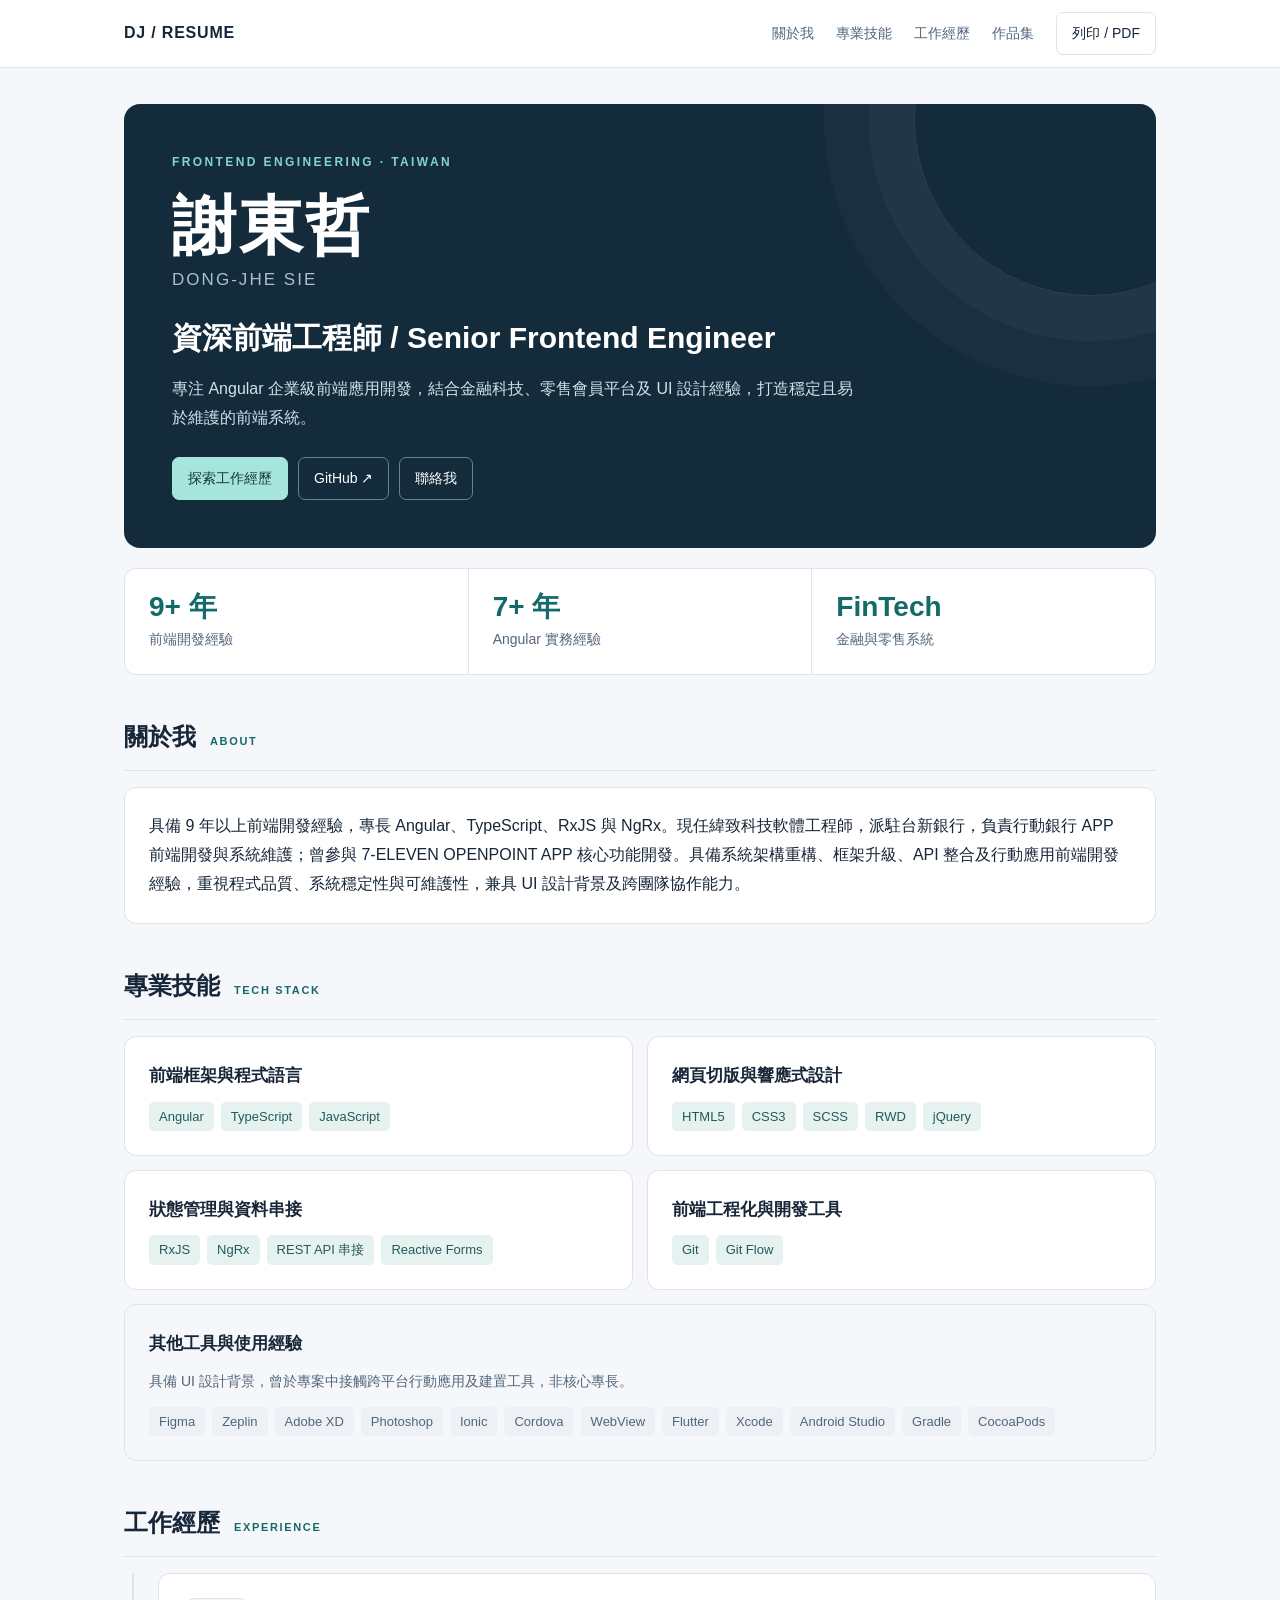
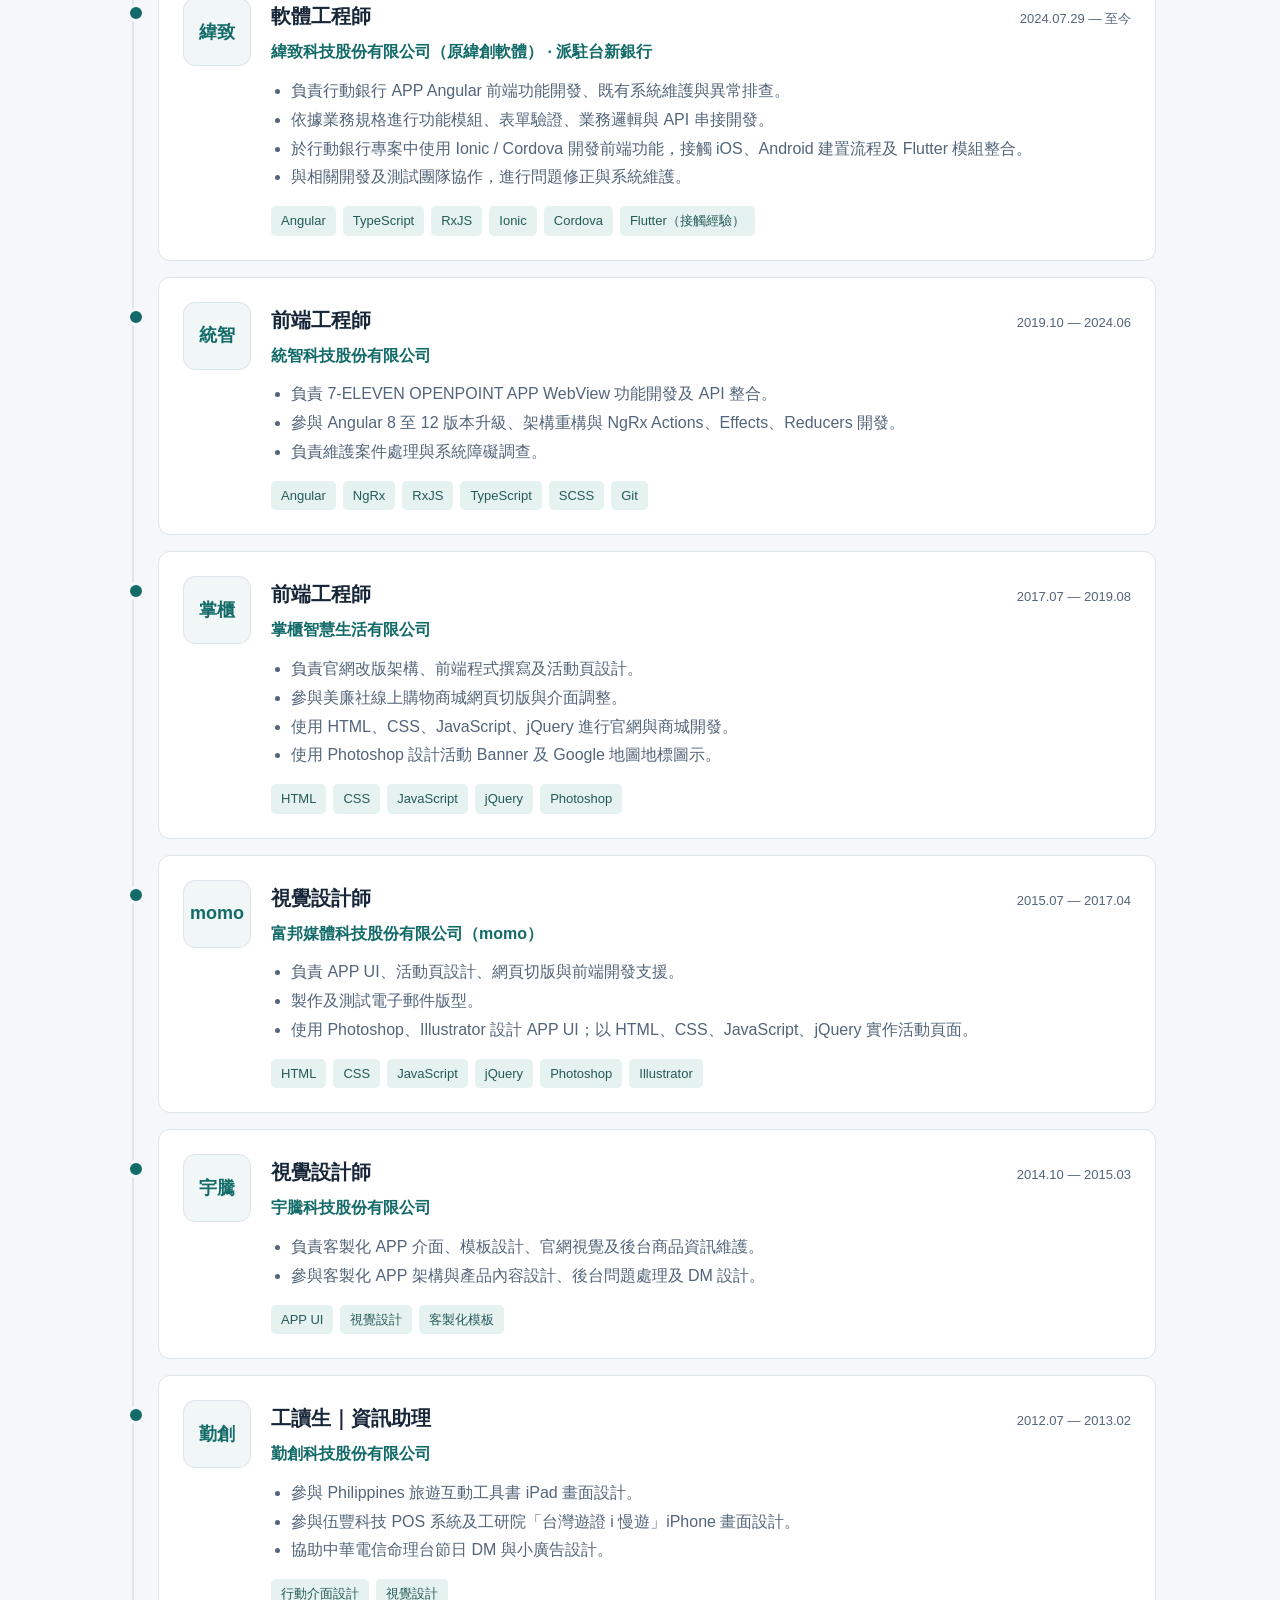
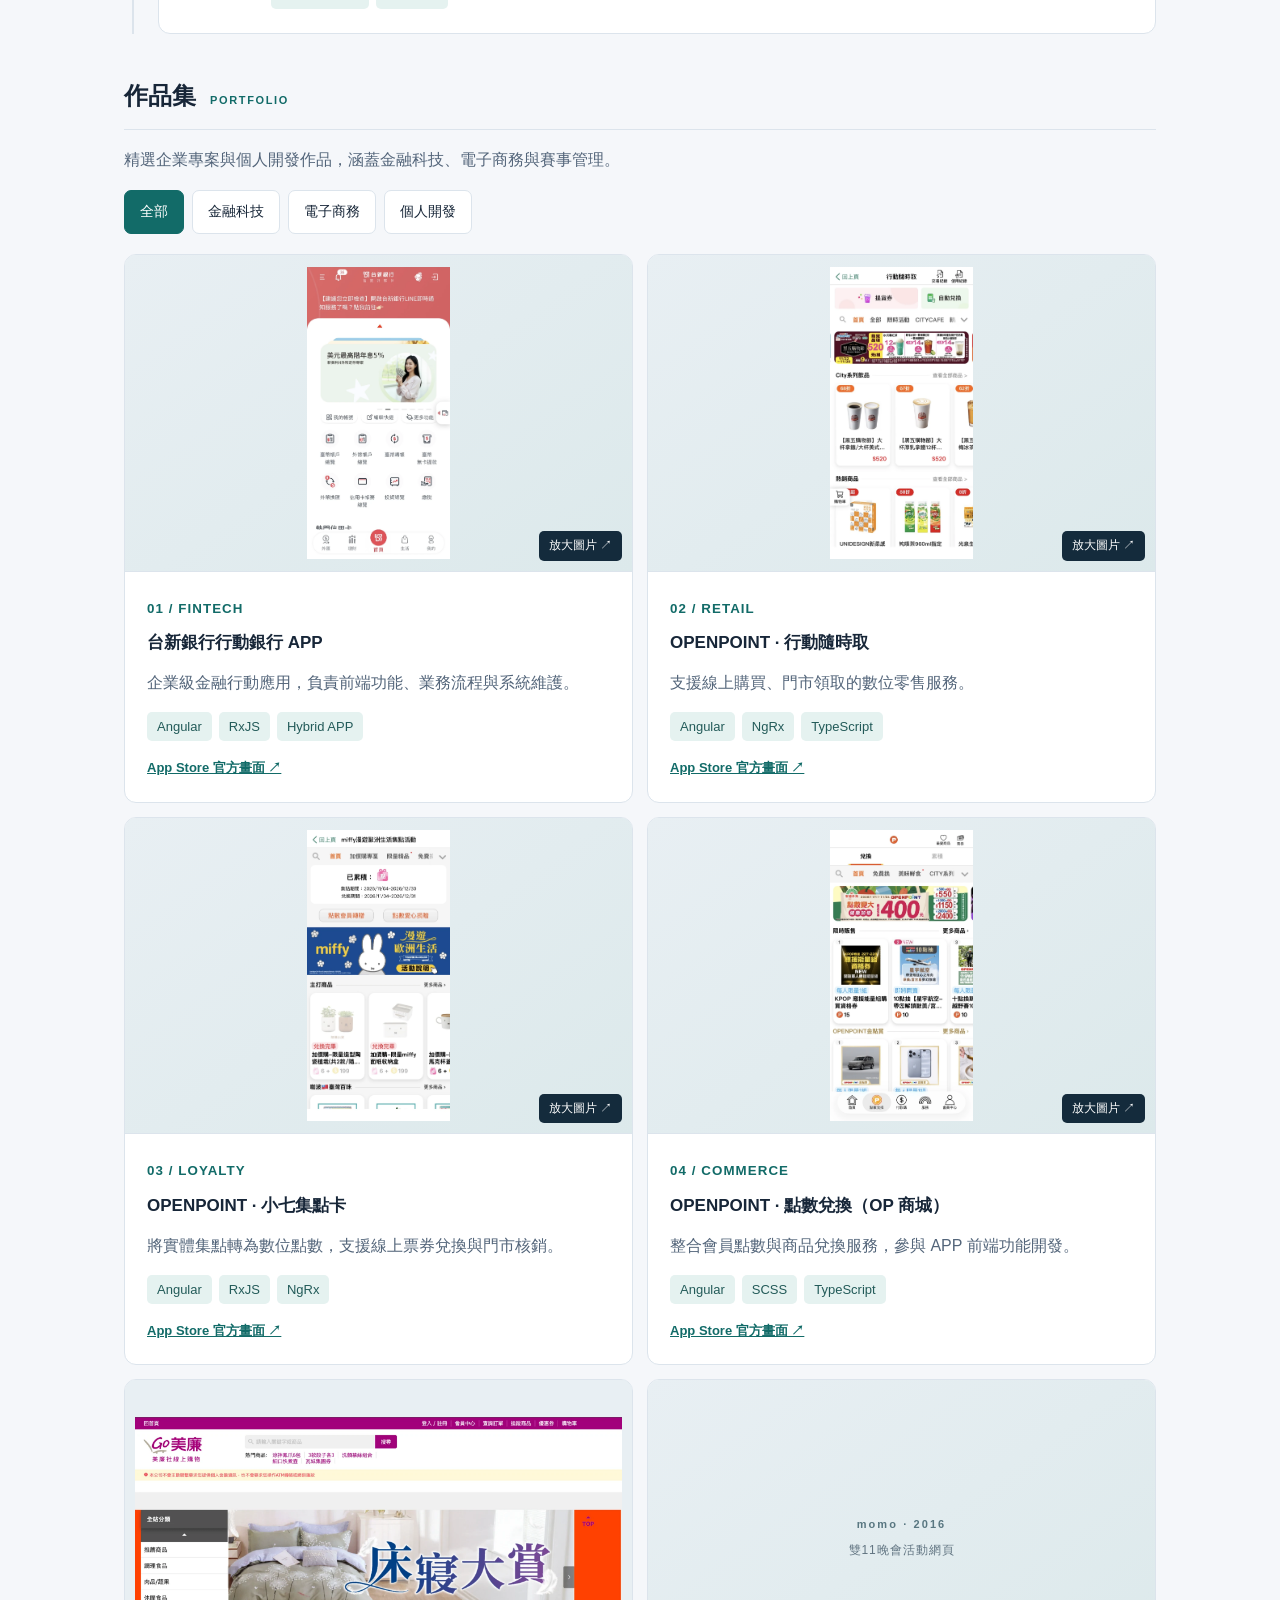
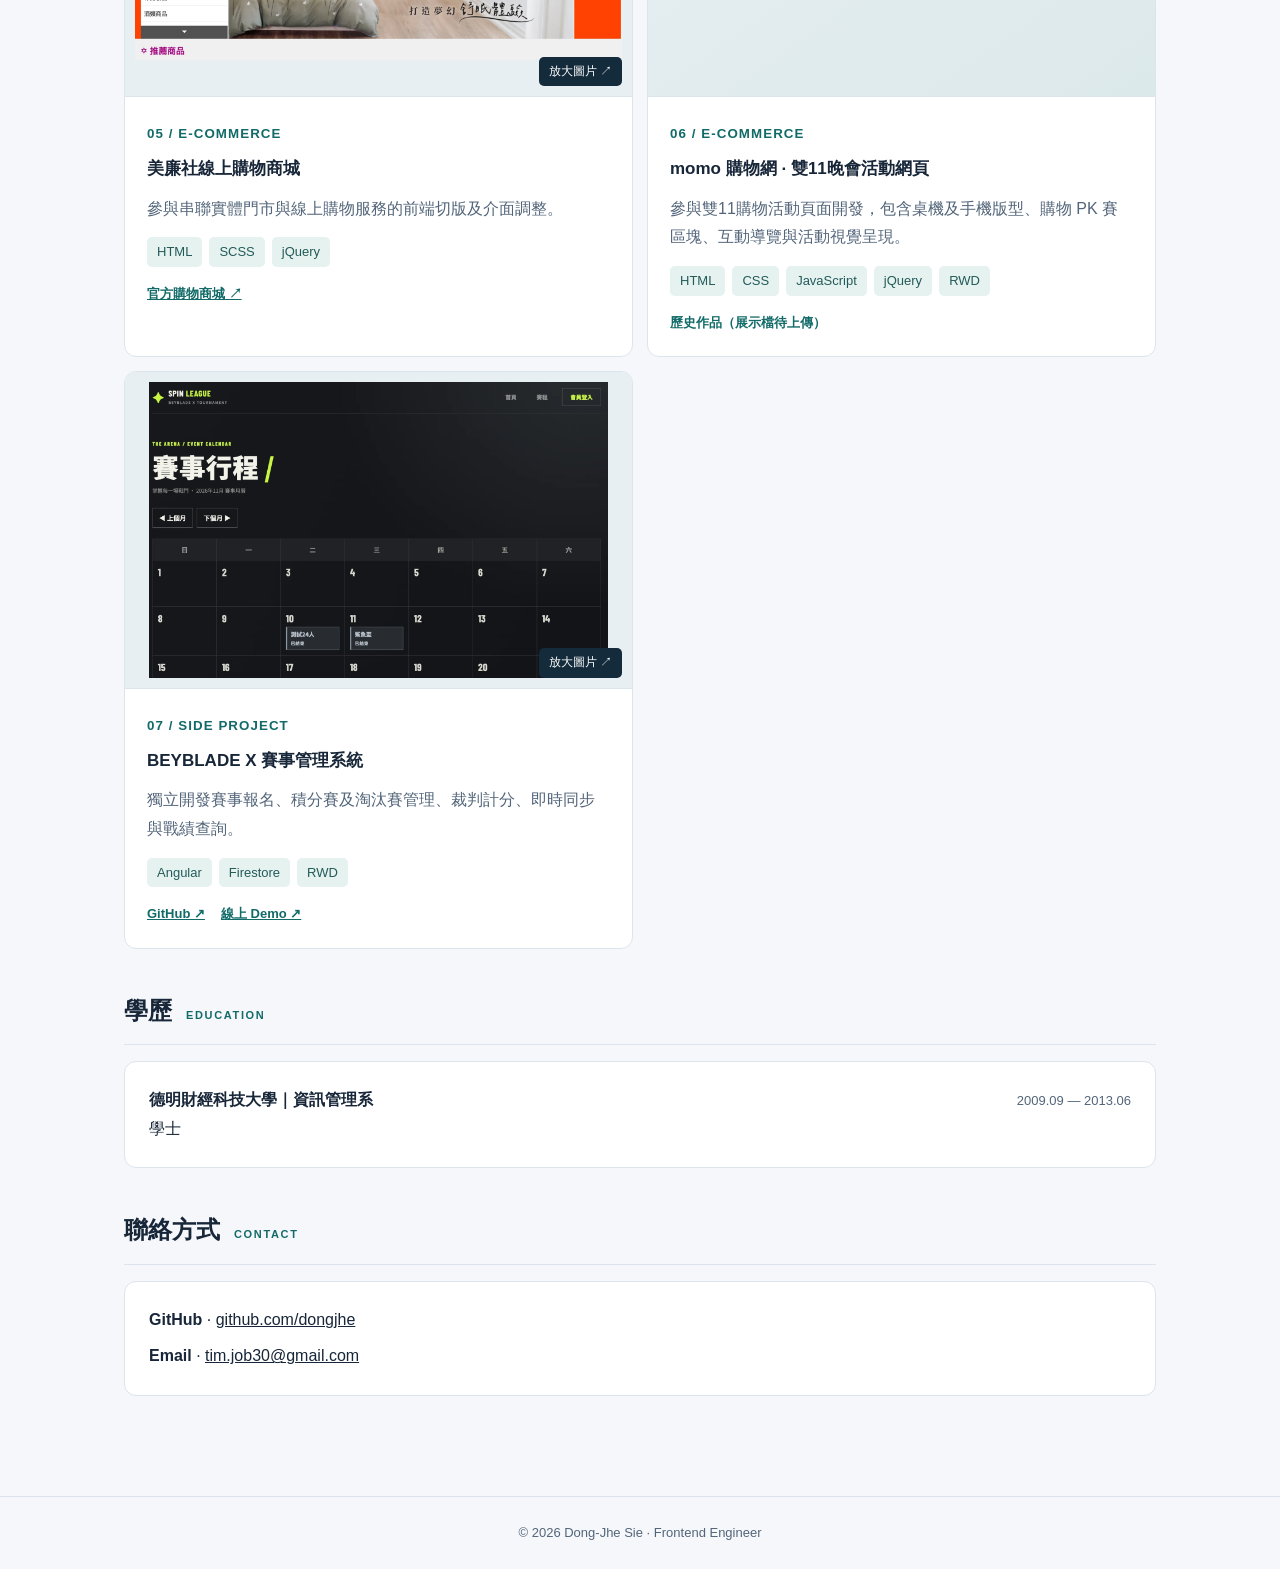
==== index.html @ 02b66518 "feat: add momo 2016 campaign portfolio and deploy static demos" ====
<!doctype html>
<html lang="zh-Hant"><head><meta charset="utf-8"><meta name="viewport" content="width=device-width, initial-scale=1"><meta name="description" content="謝東哲｜資深前端工程師，Angular、TypeScript、RxJS、金融科技與大型行動應用開發。"><title>謝東哲 | Frontend Engineer</title><style>
:root{--bg:#f5f7fa;--paper:#fff;--ink:#172638;--muted:#53657a;--line:#dce4ec;--accent:#126b68;--soft:#e5f2f0}*{box-sizing:border-box}html{scroll-behavior:smooth}body{margin:0;background:var(--bg);color:var(--ink);font:16px/1.8 -apple-system,BlinkMacSystemFont,'Segoe UI','Noto Sans TC',sans-serif}a{color:inherit}a:focus-visible,button:focus-visible{outline:3px solid #168a85;outline-offset:4px}nav{position:sticky;top:0;background:#fff;z-index:3;border-bottom:1px solid var(--line)}.nav{max-width:1080px;margin:auto;display:flex;align-items:center;justify-content:space-between;padding:12px 24px;gap:14px}.brand{font-weight:800;letter-spacing:.05em;text-decoration:none}.links{display:flex;gap:22px;align-items:center}.links a{font-size:14px;text-decoration:none;color:var(--muted)}.links a:hover{color:var(--accent)}button,.btn{border:1px solid var(--line);background:#fff;color:var(--ink);padding:8px 15px;border-radius:7px;font:inherit;font-size:14px;cursor:pointer;text-decoration:none;display:inline-block}.primary{background:var(--accent);color:white;border-color:var(--accent)}main{max-width:1080px;margin:auto;padding:36px 24px 60px}.hero{background:#142b3c;color:white;border-radius:16px;padding:48px;position:relative;overflow:hidden}.hero:after{content:'';position:absolute;width:350px;height:350px;border:1px solid #ffffff19;border-radius:50%;right:-110px;top:-160px;box-shadow:0 0 0 45px #ffffff08,0 0 0 90px #ffffff06;pointer-events:none}.eyebrow{font-size:12px;font-weight:700;letter-spacing:.2em;text-transform:uppercase;color:#83d5cb}.hero h1{font-size:clamp(38px,6vw,64px);line-height:1.2;letter-spacing:.04em;margin:14px 0 0}.english{color:#a9c0cf;font-size:17px;letter-spacing:.12em}.hero h2{font-size:clamp(21px,3vw,30px);margin:16px 0 10px;font-weight:600}.hero p{max-width:690px;color:#d5e1e9;margin:0 0 24px}.actions{display:flex;gap:10px;flex-wrap:wrap}.hero .btn{background:transparent;color:white;border-color:#67818f}.hero .primary{background:#a5e5db;color:#143832;border-color:#a5e5db}.stats{display:grid;grid-template-columns:repeat(3,1fr);gap:1px;background:var(--line);border:1px solid var(--line);border-radius:12px;overflow:hidden;margin:20px 0 40px}.stat{background:white;padding:20px 24px}.stat strong{display:block;font-size:28px;color:var(--accent);line-height:1.3}.stat span{color:var(--muted);font-size:14px}section{scroll-margin-top:85px;margin:40px 0}.section-head{display:flex;align-items:baseline;gap:14px;margin-bottom:16px;border-bottom:1px solid var(--line);padding-bottom:12px}.section-head h2{font-size:24px;margin:0}.section-head span{font-size:11px;letter-spacing:.15em;color:var(--accent);font-weight:700}.panel{background:var(--paper);border:1px solid var(--line);border-radius:12px;padding:24px}.panel p{margin:0}.grid{display:grid;grid-template-columns:repeat(2,minmax(0,1fr));gap:14px}.skill h3,.project h3{font-size:17px;margin:0 0 10px}.tags{display:flex;gap:7px;flex-wrap:wrap}.tag{background:var(--soft);color:#235b59;font-size:13px;border-radius:5px;padding:3px 10px}.timeline{border-left:2px solid var(--line);margin-left:8px;padding-left:24px}.job{position:relative;margin-bottom:16px}.job:before{content:'';position:absolute;left:-32px;top:30px;width:12px;height:12px;background:var(--accent);border:3px solid var(--bg);border-radius:50%}.jobtop{display:flex;justify-content:space-between;align-items:baseline;gap:12px;flex-wrap:wrap}.job h3{margin:0;font-size:20px}.date{font-size:13px;color:var(--muted);font-variant-numeric:tabular-nums}.company{color:var(--accent);font-weight:650;margin:4px 0 10px}.job ul{padding-left:20px;margin:8px 0 0;color:var(--muted)}.project p{color:var(--muted);margin:0 0 14px}.project small{color:var(--accent);font-weight:700;letter-spacing:.08em}.footer{text-align:center;color:var(--muted);font-size:13px;border-top:1px solid var(--line);padding:24px}.contact a{overflow-wrap:anywhere}.contact p+p{margin-top:8px}@media(max-width:650px){.nav{padding:10px 16px}.links{gap:10px}.links a{font-size:12px}.links a:first-child,.links a:nth-child(2){display:none}main{padding:18px 14px 35px}.hero{padding:30px 23px}.grid{grid-template-columns:1fr}.stat{padding:14px 10px}.stat strong{font-size:23px}.stat span{font-size:12px}.panel{padding:18px}.timeline{padding-left:15px}.job:before{left:-23px}.section-head{gap:9px}}@media print{body{background:white;font-size:10pt}nav,.actions,.footer{display:none}main{max-width:none;padding:0}.hero{background:white;color:#172638;padding:10px 0;border-radius:0}.hero:after{display:none}.hero p,.english,.eyebrow{color:#53657a}.hero h1{font-size:30pt}.hero h2{font-size:17pt}.stats{margin:10px 0}.stat{padding:9px}.stat strong{font-size:18pt}section{margin:18px 0}.panel{padding:12px;break-inside:avoid}.section-head{margin-bottom:8px;padding-bottom:5px}.section-head h2{font-size:15pt}.job{margin-bottom:8px}.job h3{font-size:13pt}.timeline{padding-left:16px}.job:before{display:none}.tag{border:1px solid #ddd;background:white}.grid{gap:8px}a{text-decoration:none}@page{margin:13mm}}
.portfolio-intro{color:var(--muted);margin:0 0 16px}.portfolio-filters{display:flex;flex-wrap:wrap;gap:8px;margin:0 0 20px}.portfolio-filters button[aria-pressed=true]{background:var(--accent);color:white;border-color:var(--accent)}.portfolio-card{padding:0;overflow:hidden;display:flex;flex-direction:column}.portfolio-card[hidden]{display:none}.portfolio-media{aspect-ratio:16/10;background:linear-gradient(145deg,#e8eff3,#dce9eb);display:grid;place-items:center;position:relative;border-bottom:1px solid var(--line)}.media-placeholder{display:flex;flex-direction:column;align-items:center;gap:6px;color:#597781}.media-placeholder span{font-size:11px;letter-spacing:.19em;font-weight:700}.media-placeholder small{font-size:12px;color:#627582;font-weight:400}.portfolio-body{padding:22px;flex:1}.portfolio-body h3{margin-top:6px}.project-links{display:flex;gap:16px;margin-top:15px;font-size:13px;color:var(--accent);font-weight:650}.gallery-cover{position:absolute;inset:0;width:100%;height:100%;padding:0;border:0;background:transparent;border-radius:0}.gallery-cover img{width:100%;height:100%;object-fit:contain;display:block}.gallery-count{position:absolute;bottom:10px;right:10px;background:#142b3c;color:white;padding:4px 10px;border-radius:5px;font-size:12px}.gallery-dialog{border:0;border-radius:14px;padding:18px;background:#142b3c;color:white;width:min(94vw,960px);max-height:94vh}.gallery-dialog::backdrop{background:#08121cdd}.gallery-dialog img{display:block;max-width:100%;max-height:70vh;margin:12px auto;object-fit:contain}.gallery-toolbar{display:flex;justify-content:space-between;align-items:center;gap:10px}.gallery-dialog button{background:#294455;color:white;border-color:#67818f}.gallery-controls{display:flex;justify-content:center;align-items:center;gap:12px}.gallery-dialog button:disabled{opacity:.4;cursor:default}@media print{.portfolio-filters,.portfolio-media,.gallery-dialog,.project-links{display:none!important}.portfolio-card[hidden]{display:block}.portfolio-body{padding:12px}}.official-preview{text-decoration:none;position:absolute;inset:0;justify-content:center;transition:background .18s}.official-preview:hover{background:#ffffff70}.official-preview small{color:var(--accent);font-weight:650}.mobile-cover .gallery-cover{padding:12px;background:linear-gradient(145deg,#e8eff3,#dce9eb)}.mobile-cover .gallery-cover img{transition:transform .2s;object-fit:contain}.mobile-cover .gallery-cover:hover img{transform:scale(1.04)}.mobile-cover{overflow:hidden}.desktop-cover .gallery-cover{padding:10px;background:#e8eff3}.desktop-cover .gallery-cover img{object-fit:contain;transition:transform .2s}.desktop-cover .gallery-cover:hover img{transform:scale(1.03)}.desktop-cover{overflow:hidden}.company-job{display:grid;grid-template-columns:68px minmax(0,1fr);gap:20px}.company-logo{width:68px;height:68px;border:1px solid var(--line);border-radius:12px;background:#f1f6f7;display:grid;place-items:center;position:relative;color:var(--accent);font-size:18px;font-weight:800;overflow:hidden}.company-logo img{display:none;width:100%;height:100%;object-fit:contain;padding:5px;background:white}.company-logo.has-logo img{display:block}.company-logo.has-logo span{display:none}.job-tags{margin-top:14px}.job-content{min-width:0}@media(max-width:650px){.company-job{grid-template-columns:46px minmax(0,1fr);gap:12px}.company-logo{width:46px;height:46px;font-size:14px}.company-job .jobtop{gap:2px;flex-direction:column}}@media print{.company-job{grid-template-columns:44px 1fr;gap:10px}.company-logo{width:44px;height:44px;font-size:12px}}.supporting-skills{margin-top:14px;background:transparent}.supporting-skills p{font-size:14px;color:var(--muted);margin:0 0 12px}.supporting-skills .tag{background:#edf1f5;color:var(--muted)}#momo-demo-link[hidden],#momo-demo-pending[hidden]{display:none!important}</style></head><body><nav><div class="nav"><a class="brand" href="#top">DJ / RESUME</a><div class="links"><a href="#about">關於我</a><a href="#skills">專業技能</a><a href="#experience">工作經歷</a><a href="#projects">作品集</a><button type="button" onclick="window.print()">列印 / PDF</button></div></div></nav><main id="top"><header class="hero"><div class="eyebrow">Frontend Engineering · Taiwan</div><h1>謝東哲</h1><div class="english">DONG-JHE SIE</div><h2>資深前端工程師 <span lang="en">/ Senior Frontend Engineer</span></h2><p>專注 Angular 企業級前端應用開發，結合金融科技、零售會員平台及 UI 設計經驗，打造穩定且易於維護的前端系統。</p><div class="actions"><a class="btn primary" href="#experience">探索工作經歷</a><a class="btn" href="https://github.com/dongjhe" target="_blank" rel="noopener noreferrer">GitHub ↗</a><a class="btn" href="#contact">聯絡我</a></div></header><div class="stats"><div class="stat"><strong>9+ 年</strong><span>前端開發經驗</span></div><div class="stat"><strong>7+ 年</strong><span>Angular 實務經驗</span></div><div class="stat"><strong>FinTech</strong><span>金融與零售系統</span></div></div>
<section id="about"><div class="section-head"><h2>關於我</h2><span>ABOUT</span></div><div class="panel"><p>具備 9 年以上前端開發經驗，專長 Angular、TypeScript、RxJS 與 NgRx。現任緯致科技軟體工程師，派駐台新銀行，負責行動銀行 APP 前端開發與系統維護；曾參與 7-ELEVEN OPENPOINT APP 核心功能開發。具備系統架構重構、框架升級、API 整合及行動應用前端開發經驗，重視程式品質、系統穩定性與可維護性，兼具 UI 設計背景及跨團隊協作能力。</p></div></section>
<section id="skills"><div class="section-head"><h2>專業技能</h2><span>TECH STACK</span></div><div class="grid"><div class="panel skill"><h3>前端框架與程式語言</h3><div class="tags"><span class="tag">Angular</span><span class="tag">TypeScript</span><span class="tag">JavaScript</span></div></div><div class="panel skill"><h3>網頁切版與響應式設計</h3><div class="tags"><span class="tag">HTML5</span><span class="tag">CSS3</span><span class="tag">SCSS</span><span class="tag">RWD</span><span class="tag">jQuery</span></div></div><div class="panel skill"><h3>狀態管理與資料串接</h3><div class="tags"><span class="tag">RxJS</span><span class="tag">NgRx</span><span class="tag">REST API 串接</span><span class="tag">Reactive Forms</span></div></div><div class="panel skill"><h3>前端工程化與開發工具</h3><div class="tags"><span class="tag">Git</span><span class="tag">Git Flow</span></div></div></div><div class="panel skill supporting-skills"><h3>其他工具與使用經驗</h3><p>具備 UI 設計背景，曾於專案中接觸跨平台行動應用及建置工具，非核心專長。</p><div class="tags"><span class="tag">Figma</span><span class="tag">Zeplin</span><span class="tag">Adobe XD</span><span class="tag">Photoshop</span><span class="tag">Ionic</span><span class="tag">Cordova</span><span class="tag">WebView</span><span class="tag">Flutter</span><span class="tag">Xcode</span><span class="tag">Android Studio</span><span class="tag">Gradle</span><span class="tag">CocoaPods</span></div></div></section>
<section id="experience"><div class="section-head"><h2>工作經歷</h2><span>EXPERIENCE</span></div><div class="timeline"><article class="panel job company-job"><div class="company-logo" aria-hidden="true"><span>緯致</span><img src="https://www.wits.com/media/images/e8559a55-4f02-4f4.b476e5d1.fill-813x401-c100.format-jpeg.jpg" alt="" referrerpolicy="no-referrer" onload="this.parentElement.classList.add('has-logo')" onerror="this.remove()"></div><div class="job-content"><div class="jobtop"><h3>軟體工程師</h3><span class="date">2024.07.29 — 至今</span></div><div class="company">緯致科技股份有限公司（原緯創軟體） · 派駐台新銀行</div><ul><li>負責行動銀行 APP Angular 前端功能開發、既有系統維護與異常排查。</li><li>依據業務規格進行功能模組、表單驗證、業務邏輯與 API 串接開發。</li><li>於行動銀行專案中使用 Ionic / Cordova 開發前端功能，接觸 iOS、Android 建置流程及 Flutter 模組整合。</li><li>與相關開發及測試團隊協作，進行問題修正與系統維護。</li></ul><div class="tags job-tags"><span class="tag">Angular</span><span class="tag">TypeScript</span><span class="tag">RxJS</span><span class="tag">Ionic</span><span class="tag">Cordova</span><span class="tag">Flutter（接觸經驗）</span></div></div></article><article class="panel job company-job"><div class="company-logo" aria-hidden="true"><span>統智</span><img src="https://storage.quickclick.cc/library/25399/phone-1731663703796.jpg" alt="" referrerpolicy="no-referrer" onload="this.parentElement.classList.add('has-logo')" onerror="this.remove()"></div><div class="job-content"><div class="jobtop"><h3>前端工程師</h3><span class="date">2019.10 — 2024.06</span></div><div class="company">統智科技股份有限公司</div><ul><li>負責 7-ELEVEN OPENPOINT APP WebView 功能開發及 API 整合。</li><li>參與 Angular 8 至 12 版本升級、架構重構與 NgRx Actions、Effects、Reducers 開發。</li><li>負責維護案件處理與系統障礙調查。</li></ul><div class="tags job-tags"><span class="tag">Angular</span><span class="tag">NgRx</span><span class="tag">RxJS</span><span class="tag">TypeScript</span><span class="tag">SCSS</span><span class="tag">Git</span></div></div></article><article class="panel job company-job"><div class="company-logo" aria-hidden="true"><span>掌櫃</span><img src="https://s3cdn.yourator.co/companies/logos/000/000/617/thumb/602586ba5bdaded4122feb9a5ea5ee1e01f8c6bf.jpg" alt="" referrerpolicy="no-referrer" onload="this.parentElement.classList.add('has-logo')" onerror="this.remove()"></div><div class="job-content"><div class="jobtop"><h3>前端工程師</h3><span class="date">2017.07 — 2019.08</span></div><div class="company">掌櫃智慧生活有限公司</div><ul><li>負責官網改版架構、前端程式撰寫及活動頁設計。</li><li>參與美廉社線上購物商城網頁切版與介面調整。</li><li>使用 HTML、CSS、JavaScript、jQuery 進行官網與商城開發。</li><li>使用 Photoshop 設計活動 Banner 及 Google 地圖地標圖示。</li></ul><div class="tags job-tags"><span class="tag">HTML</span><span class="tag">CSS</span><span class="tag">JavaScript</span><span class="tag">jQuery</span><span class="tag">Photoshop</span></div></div></article><article class="panel job company-job"><div class="company-logo" aria-hidden="true"><span>momo</span><img src="https://upload.wikimedia.org/wikipedia/commons/f/fa/Momo_Logo.svg" alt="" referrerpolicy="no-referrer" onload="this.parentElement.classList.add('has-logo')" onerror="this.remove()"></div><div class="job-content"><div class="jobtop"><h3>視覺設計師</h3><span class="date">2015.07 — 2017.04</span></div><div class="company">富邦媒體科技股份有限公司（momo）</div><ul><li>負責 APP UI、活動頁設計、網頁切版與前端開發支援。</li><li>製作及測試電子郵件版型。</li><li>使用 Photoshop、Illustrator 設計 APP UI；以 HTML、CSS、JavaScript、jQuery 實作活動頁面。</li></ul><div class="tags job-tags"><span class="tag">HTML</span><span class="tag">CSS</span><span class="tag">JavaScript</span><span class="tag">jQuery</span><span class="tag">Photoshop</span><span class="tag">Illustrator</span></div></div></article><article class="panel job company-job"><div class="company-logo" aria-hidden="true"><span>宇騰</span><img src="assets/logos/yuteng.webp" alt="" onload="this.parentElement.classList.add('has-logo')" onerror="this.remove()"></div><div class="job-content"><div class="jobtop"><h3>視覺設計師</h3><span class="date">2014.10 — 2015.03</span></div><div class="company">宇騰科技股份有限公司</div><ul><li>負責客製化 APP 介面、模板設計、官網視覺及後台商品資訊維護。</li><li>參與客製化 APP 架構與產品內容設計、後台問題處理及 DM 設計。</li></ul><div class="tags job-tags"><span class="tag">APP UI</span><span class="tag">視覺設計</span><span class="tag">客製化模板</span></div></div></article><article class="panel job company-job"><div class="company-logo" aria-hidden="true"><span>勤創</span><img src="assets/logos/qinchuan.webp" alt="" onload="this.parentElement.classList.add('has-logo')" onerror="this.remove()"></div><div class="job-content"><div class="jobtop"><h3>工讀生｜資訊助理</h3><span class="date">2012.07 — 2013.02</span></div><div class="company">勤創科技股份有限公司</div><ul><li>參與 Philippines 旅遊互動工具書 iPad 畫面設計。</li><li>參與伍豐科技 POS 系統及工研院「台灣遊證 i 慢遊」iPhone 畫面設計。</li><li>協助中華電信命理台節日 DM 與小廣告設計。</li></ul><div class="tags job-tags"><span class="tag">行動介面設計</span><span class="tag">視覺設計</span></div></div></article></div></section>
<section id="projects"><div class="section-head"><h2>作品集</h2><span>PORTFOLIO</span></div><p class="portfolio-intro">精選企業專案與個人開發作品，涵蓋金融科技、電子商務與賽事管理。</p><div class="portfolio-filters" role="group" aria-label="作品分類"><button type="button" data-filter="all" aria-pressed="true">全部</button><button type="button" data-filter="finance" aria-pressed="false">金融科技</button><button type="button" data-filter="commerce" aria-pressed="false">電子商務</button><button type="button" data-filter="personal" aria-pressed="false">個人開發</button></div><div class="grid portfolio-grid"><article class="panel project portfolio-card" data-category="finance"><div class="portfolio-media" data-gallery="bank"><a class="media-placeholder official-preview" href="https://apps.apple.com/tw/app/%E5%8F%B0%E6%96%B0%E9%8A%80%E8%A1%8C-%E8%A1%8C%E5%8B%95%E9%8A%80%E8%A1%8C/id388917170" target="_blank" rel="noopener noreferrer"><svg viewBox="0 0 48 48" width="38" height="38" fill="none" stroke="currentColor" stroke-width="1.4" aria-hidden="true"><rect x="5" y="7" width="38" height="34" rx="4"/><circle cx="17" cy="18" r="4"/><path d="m6 35 12-12 8 8 7-7 10 10"/></svg><span>PROJECT GALLERY</span><small>App Store 官方畫面 ↗</small></a></div><div class="portfolio-body"><small>01 / FINTECH</small><h3>台新銀行行動銀行 APP</h3><p>企業級金融行動應用，負責前端功能、業務流程與系統維護。</p><div class="tags"><span class="tag">Angular</span><span class="tag">RxJS</span><span class="tag">Hybrid APP</span></div><div class="project-links"><a href="https://apps.apple.com/tw/app/%E5%8F%B0%E6%96%B0%E9%8A%80%E8%A1%8C-%E8%A1%8C%E5%8B%95%E9%8A%80%E8%A1%8C/id388917170" target="_blank" rel="noopener noreferrer">App Store 官方畫面 ↗</a></div></div></article><article class="panel project portfolio-card" data-category="commerce"><div class="portfolio-media mobile-cover" data-gallery="pickup"><button type="button" class="gallery-cover" aria-label="瀏覽 行動隨時取 作品圖片"><img src="assets/portfolio/openpoint-pickup.webp?v=849e2f2ed6c8" alt="行動隨時取" loading="lazy" decoding="async"><span class="gallery-count">放大圖片 ↗</span></button></div><div class="portfolio-body"><small>02 / RETAIL</small><h3>OPENPOINT · 行動隨時取</h3><p>支援線上購買、門市領取的數位零售服務。</p><div class="tags"><span class="tag">Angular</span><span class="tag">NgRx</span><span class="tag">TypeScript</span></div><div class="project-links"><a href="https://apps.apple.com/tw/app/id1014238801" target="_blank" rel="noopener noreferrer">App Store 官方畫面 ↗</a></div></div></article><article class="panel project portfolio-card" data-category="commerce"><div class="portfolio-media mobile-cover" data-gallery="points"><button type="button" class="gallery-cover" aria-label="瀏覽 小七集點卡 作品圖片"><img src="assets/portfolio/openpoint-points.webp?v=14247bfbbbf5" alt="小七集點卡" loading="lazy" decoding="async"><span class="gallery-count">放大圖片 ↗</span></button></div><div class="portfolio-body"><small>03 / LOYALTY</small><h3>OPENPOINT · 小七集點卡</h3><p>將實體集點轉為數位點數，支援線上票券兌換與門市核銷。</p><div class="tags"><span class="tag">Angular</span><span class="tag">RxJS</span><span class="tag">NgRx</span></div><div class="project-links"><a href="https://apps.apple.com/tw/app/id1014238801" target="_blank" rel="noopener noreferrer">App Store 官方畫面 ↗</a></div></div></article><article class="panel project portfolio-card" data-category="commerce"><div class="portfolio-media mobile-cover" data-gallery="mall"><button type="button" class="gallery-cover" aria-label="瀏覽 OPENPOINT 點數兌換 作品圖片"><img src="assets/portfolio/openpoint-redeem.webp?v=5b6f619a132b" alt="OPENPOINT 點數兌換" loading="lazy" decoding="async"><span class="gallery-count">放大圖片 ↗</span></button></div><div class="portfolio-body"><small>04 / COMMERCE</small><h3>OPENPOINT · 點數兌換（OP 商城）</h3><p>整合會員點數與商品兌換服務，參與 APP 前端功能開發。</p><div class="tags"><span class="tag">Angular</span><span class="tag">SCSS</span><span class="tag">TypeScript</span></div><div class="project-links"><a href="https://apps.apple.com/tw/app/id1014238801" target="_blank" rel="noopener noreferrer">App Store 官方畫面 ↗</a></div></div></article><article class="panel project portfolio-card" data-category="commerce"><div class="portfolio-media desktop-cover" data-gallery="simplemart"><button type="button" class="gallery-cover" aria-label="瀏覽 美廉社線上購物商城首頁 作品圖片"><img src="assets/portfolio/simplemart-cover.webp?v=181d2981342f" alt="美廉社線上購物商城首頁" loading="lazy" decoding="async"><span class="gallery-count">放大圖片 ↗</span></button></div><div class="portfolio-body"><small>05 / E-COMMERCE</small><h3>美廉社線上購物商城</h3><p>參與串聯實體門市與線上購物服務的前端切版及介面調整。</p><div class="tags"><span class="tag">HTML</span><span class="tag">SCSS</span><span class="tag">jQuery</span></div><div class="project-links"><a href="https://goshopping.simplemart.com.tw/" target="_blank" rel="noopener noreferrer">官方購物商城 ↗</a></div></div></article><article class="panel project portfolio-card" data-category="commerce"><div class="portfolio-media" data-gallery="momo"><div class="media-placeholder"><span>momo · 2016</span><small>雙11晚會活動網頁</small></div></div><div class="portfolio-body"><small>06 / E-COMMERCE</small><h3>momo 購物網 · 雙11晚會活動網頁</h3><p>參與雙11購物活動頁面開發，包含桌機及手機版型、購物 PK 賽區塊、互動導覽與活動視覺呈現。</p><div class="tags"><span class="tag">HTML</span><span class="tag">CSS</span><span class="tag">JavaScript</span><span class="tag">jQuery</span><span class="tag">RWD</span></div><div class="project-links"><a id="momo-demo-link" href="demos/momo-1111/" target="_blank" rel="noopener noreferrer" hidden>歷史作品 Demo ↗</a><span id="momo-demo-pending">歷史作品（展示檔待上傳）</span></div></div></article><article class="panel project portfolio-card" data-category="personal"><div class="portfolio-media desktop-cover" data-gallery="tournament"><button type="button" class="gallery-cover" aria-label="瀏覽 SPIN LEAGUE 賽事行程 作品圖片"><img src="assets/portfolio/tournament-cover.webp?v=1128c62b73b5" alt="SPIN LEAGUE 賽事行程" loading="lazy" decoding="async"><span class="gallery-count">放大圖片 ↗</span></button></div><div class="portfolio-body"><small>07 / SIDE PROJECT</small><h3>BEYBLADE X 賽事管理系統</h3><p>獨立開發賽事報名、積分賽及淘汰賽管理、裁判計分、即時同步與戰績查詢。</p><div class="tags"><span class="tag">Angular</span><span class="tag">Firestore</span><span class="tag">RWD</span></div><div class="project-links"><a href="https://github.com/dongjhe/beyblade-tournament-v2" target="_blank" rel="noopener noreferrer">GitHub ↗</a><a href="https://dongjhe.github.io/beyblade-tournament-v2/" target="_blank" rel="noopener noreferrer">線上 Demo ↗</a></div></div></article></div></section>
<section id="education"><div class="section-head"><h2>學歷</h2><span>EDUCATION</span></div><div class="panel"><div class="jobtop"><strong>德明財經科技大學｜資訊管理系</strong><span class="date">2009.09 — 2013.06</span></div><p>學士</p></div></section><section id="contact"><div class="section-head"><h2>聯絡方式</h2><span>CONTACT</span></div><div class="panel contact"><p><strong>GitHub</strong> · <a href="https://github.com/dongjhe" target="_blank" rel="noopener noreferrer">github.com/dongjhe</a></p><p><strong>Email</strong> · <a href="mailto:tim.job30@gmail.com">tim.job30@gmail.com</a></p></div></section></main><footer class="footer">© <span id="year">2026</span> Dong-Jhe Sie · Frontend Engineer</footer><script>document.getElementById('year').textContent=new Date().getFullYear();</script><dialog class="gallery-dialog" id="portfolio-dialog" aria-labelledby="gallery-title"><div class="gallery-toolbar"><strong id="gallery-title"></strong><button type="button" id="gallery-close" aria-label="關閉圖片">✕</button></div><img id="gallery-image" alt=""><div class="gallery-controls"><button type="button" id="gallery-prev" aria-label="上一張">←</button><span id="gallery-position" aria-live="polite"></span><button type="button" id="gallery-next" aria-label="下一張">→</button></div></dialog><script data-resume-refresh>
/* Compare deployed source with previous response; never reload automatically. */
(function(){
  let checking=false, baseline=null;
  const versionUrl=()=>{const u=new URL(location.href);u.hash='';u.searchParams.delete('_v');u.searchParams.set('_check',Date.now());return u;};
  const cleanUrl=()=>{const u=new URL(location.href);u.searchParams.delete('_v');u.searchParams.delete('_check');return u;};
  function showUpdate(){
    if(document.getElementById('resume-update-notice'))return;
    const notice=document.createElement('aside');notice.id='resume-update-notice';notice.setAttribute('role','status');
    Object.assign(notice.style,{position:'fixed',bottom:'16px',right:'16px',left:'auto',maxWidth:'calc(100vw - 32px)',zIndex:'100',padding:'12px 16px',background:'#142b3c',color:'#fff',borderRadius:'10px',boxShadow:'0 4px 20px #0003',display:'flex',alignItems:'center',gap:'12px',flexWrap:'wrap'});
    const label=document.createElement('span');label.textContent='履歷已有新版本';
    const button=document.createElement('button');button.type='button';button.textContent='更新頁面';
    button.addEventListener('click',()=>{const u=cleanUrl();u.searchParams.set('_v',Date.now());location.replace(u.href);});
    notice.append(label,button);document.body.append(notice);
  }
  async function checkUpdate(){
    if(checking||document.visibilityState==='hidden')return;
    checking=true;
    try{
      const response=await fetch(versionUrl(),{cache:'no-store'});
      if(!response.ok)return;
      const html=await response.text();
      const remote=new DOMParser().parseFromString(html,'text/html');
      if(!remote.querySelector('#projects')||!remote.querySelector('script[data-resume-refresh]'))return;
      if(baseline===null){baseline=html;return;}
      if(html!==baseline)showUpdate();
    }catch(e){/* Network failures must not interrupt the resume. */}finally{checking=false;}
  }
  const clean=cleanUrl();if(clean.href!==location.href)history.replaceState(history.state,'',clean.href);
  window.addEventListener('pageshow',checkUpdate);
  window.addEventListener('focus',checkUpdate);
  document.addEventListener('visibilitychange',()=>{if(document.visibilityState==='visible')checkUpdate();});
  setInterval(checkUpdate,60000);
})();
</script><script>
/* Add public project screenshots here, e.g. bank: [{src:'assets/portfolio/bank-01.webp',alt:'公開功能畫面'}]. */
const assetVersion=Date.now();
function freshAsset(src){const u=new URL(src,document.baseURI);if(!u.searchParams.has('v'))u.searchParams.set('v',assetVersion);return u.href;}
const portfolioImages={momo:[{src:'assets/portfolio/momo-1111.webp',alt:'momo 雙11晚會'}],bank:[{src:'assets/portfolio/bank-cover.webp',alt:'台新銀行行動銀行 APP'}],pickup:[{src:'assets/portfolio/openpoint-pickup.webp',alt:'行動隨時取'}],points:[{src:'assets/portfolio/openpoint-points.webp',alt:'小七集點卡'}],mall:[{src:'assets/portfolio/openpoint-redeem.webp',alt:'OPENPOINT 點數兌換'}],simplemart:[{src:'assets/portfolio/simplemart-cover.webp',alt:'美廉社線上購物商城首頁'}],tournament:[{src:'assets/portfolio/tournament-cover.webp',alt:'SPIN LEAGUE 賽事行程'}]};
const filters=document.querySelectorAll('[data-filter]'),cards=document.querySelectorAll('.portfolio-card');
filters.forEach(button=>button.addEventListener('click',()=>{filters.forEach(b=>b.setAttribute('aria-pressed',String(b===button)));cards.forEach(card=>card.hidden=button.dataset.filter!=='all'&&card.dataset.category!==button.dataset.filter);}));
const dialog=document.getElementById('portfolio-dialog'),img=document.getElementById('gallery-image'),position=document.getElementById('gallery-position'),prev=document.getElementById('gallery-prev'),next=document.getElementById('gallery-next');let active=[],current=0,trigger=null;
function renderGallery(){const item=active[current];if(!item)return;img.src=freshAsset(item.src);img.alt=item.alt||document.getElementById('gallery-title').textContent;position.textContent=(current+1)+' / '+active.length;prev.disabled=current===0;next.disabled=current===active.length-1;}
function step(n){current=Math.max(0,Math.min(active.length-1,current+n));renderGallery();}
document.querySelectorAll('[data-gallery]').forEach(media=>{
  const items=portfolioImages[media.dataset.gallery]||[];
  if(!items.length)return;
  const title=media.closest('article').querySelector('h3').textContent;
  let button=media.querySelector('.gallery-cover');
  function openGallery(){active=items;current=0;trigger=button;document.getElementById('gallery-title').textContent=title;renderGallery();dialog.showModal();}
  if(button){
    const cover=button.querySelector('img');
    items[0].src=cover.getAttribute('src');
    button.addEventListener('click',openGallery);
    return;
  }
  // Optional cover: load eagerly before replacing the existing official link.
  const cover=new Image();
  cover.alt=items[0].alt||title;
  cover.addEventListener('load',()=>{
    button=document.createElement('button');button.type='button';button.className='gallery-cover';
    button.setAttribute('aria-label','瀏覽 '+title+' 作品圖片');
    const count=document.createElement('span');count.className='gallery-count';count.textContent='放大圖片 ↗';
    button.append(cover,count);media.replaceChildren(button);media.classList.add(media.dataset.gallery==='momo'?'desktop-cover':'mobile-cover');
    button.addEventListener('click',openGallery);
  },{once:true});
  cover.src=freshAsset(items[0].src);
});
prev.addEventListener('click',()=>step(-1));next.addEventListener('click',()=>step(1));document.getElementById('gallery-close').addEventListener('click',()=>dialog.close());dialog.addEventListener('click',e=>{if(e.target===dialog)dialog.close();});dialog.addEventListener('keydown',e=>{if(e.key==='ArrowLeft'){e.preventDefault();step(-1);}if(e.key==='ArrowRight'){e.preventDefault();step(1);}});dialog.addEventListener('close',()=>{img.removeAttribute('src');if(trigger)trigger.focus();});
</script><script>fetch('demos/momo-1111/index.html',{method:'HEAD',cache:'no-store'}).then(r=>{if(r.ok){document.getElementById('momo-demo-link').hidden=false;document.getElementById('momo-demo-pending').hidden=true;}}).catch(()=>{});</script></body></html>
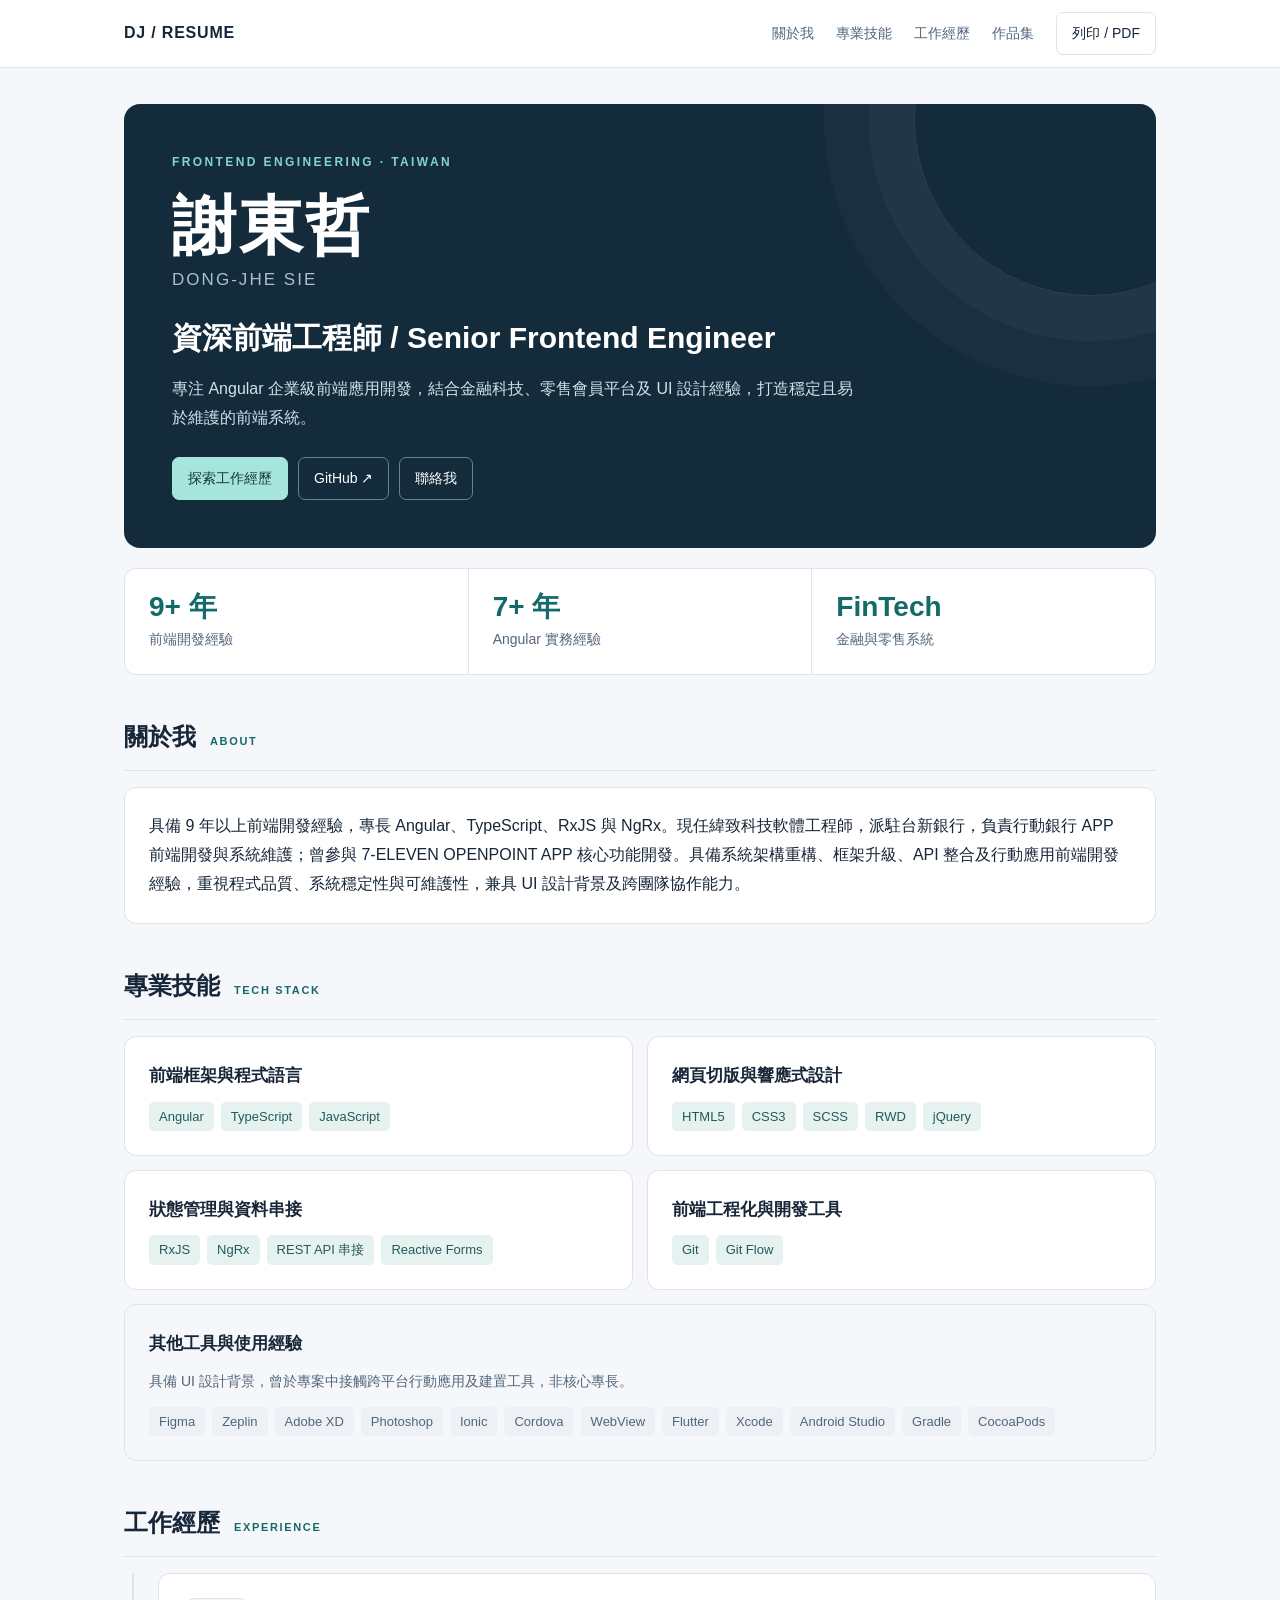
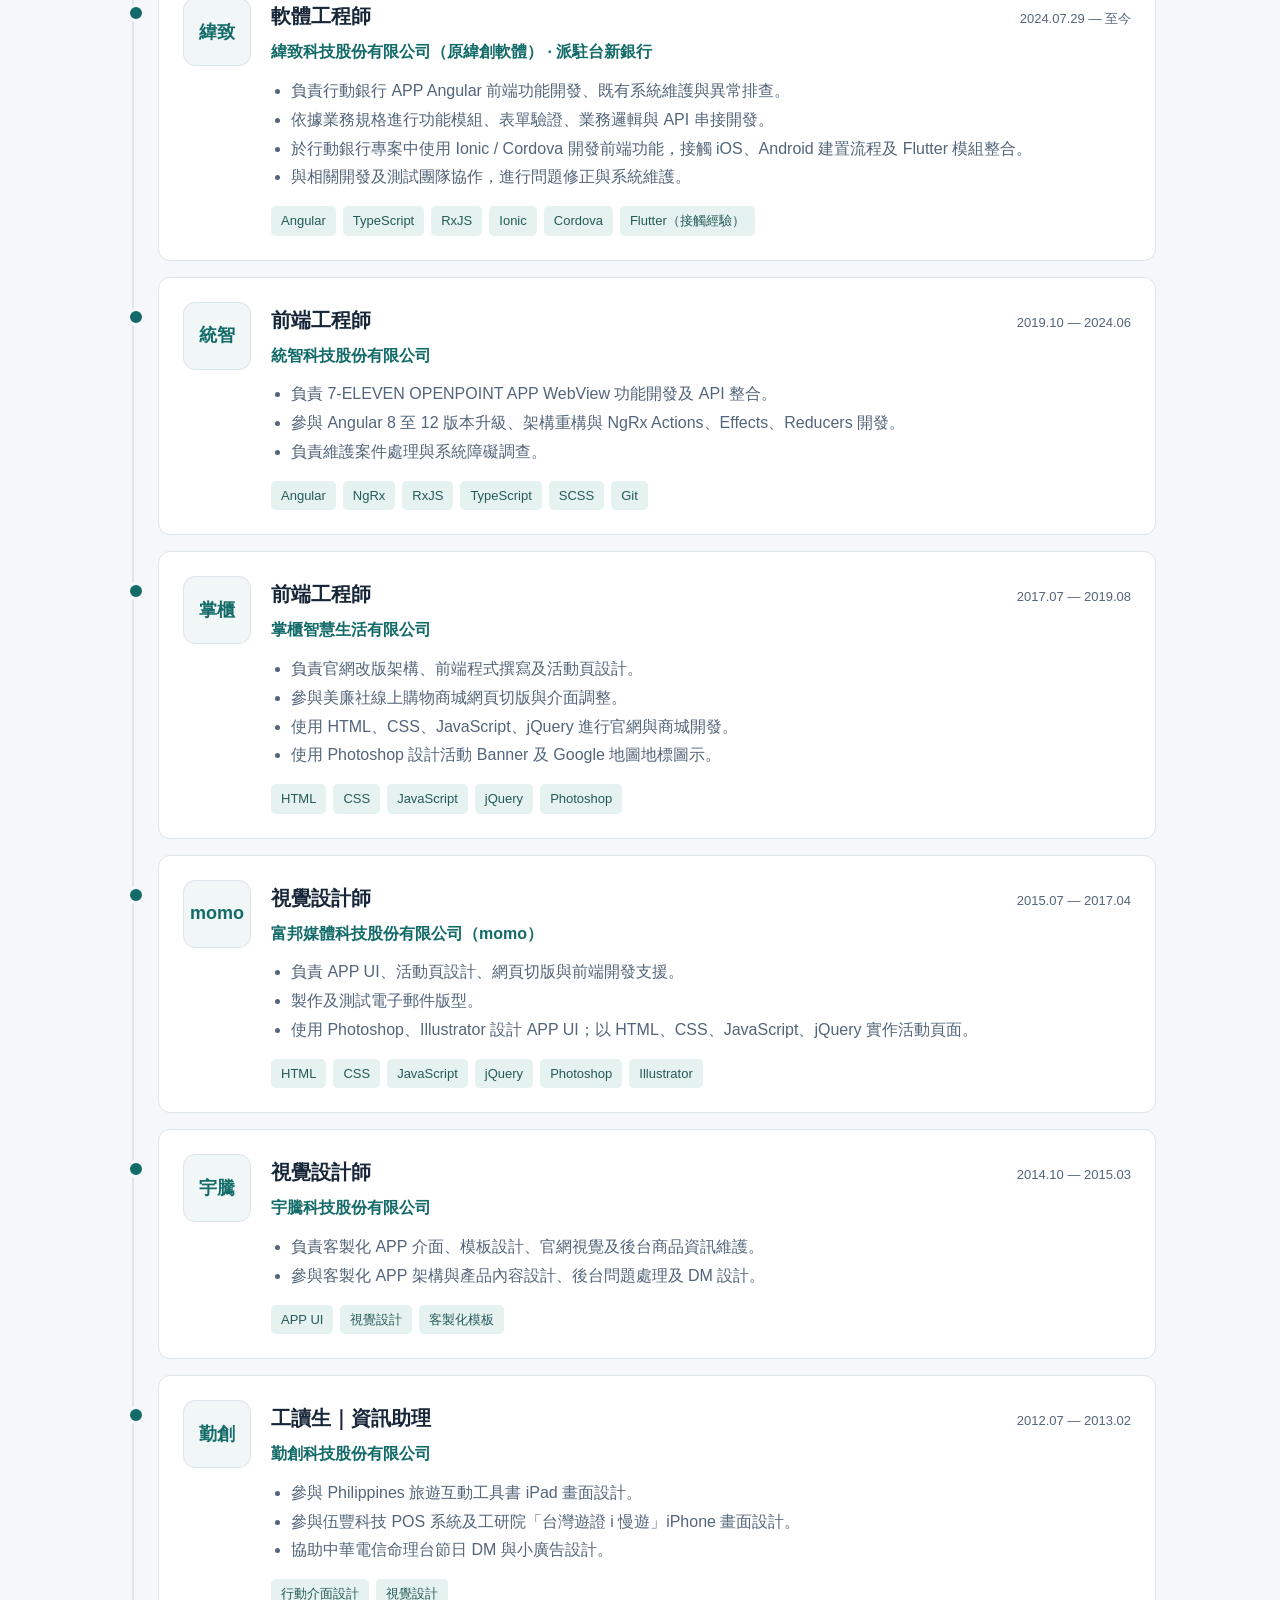
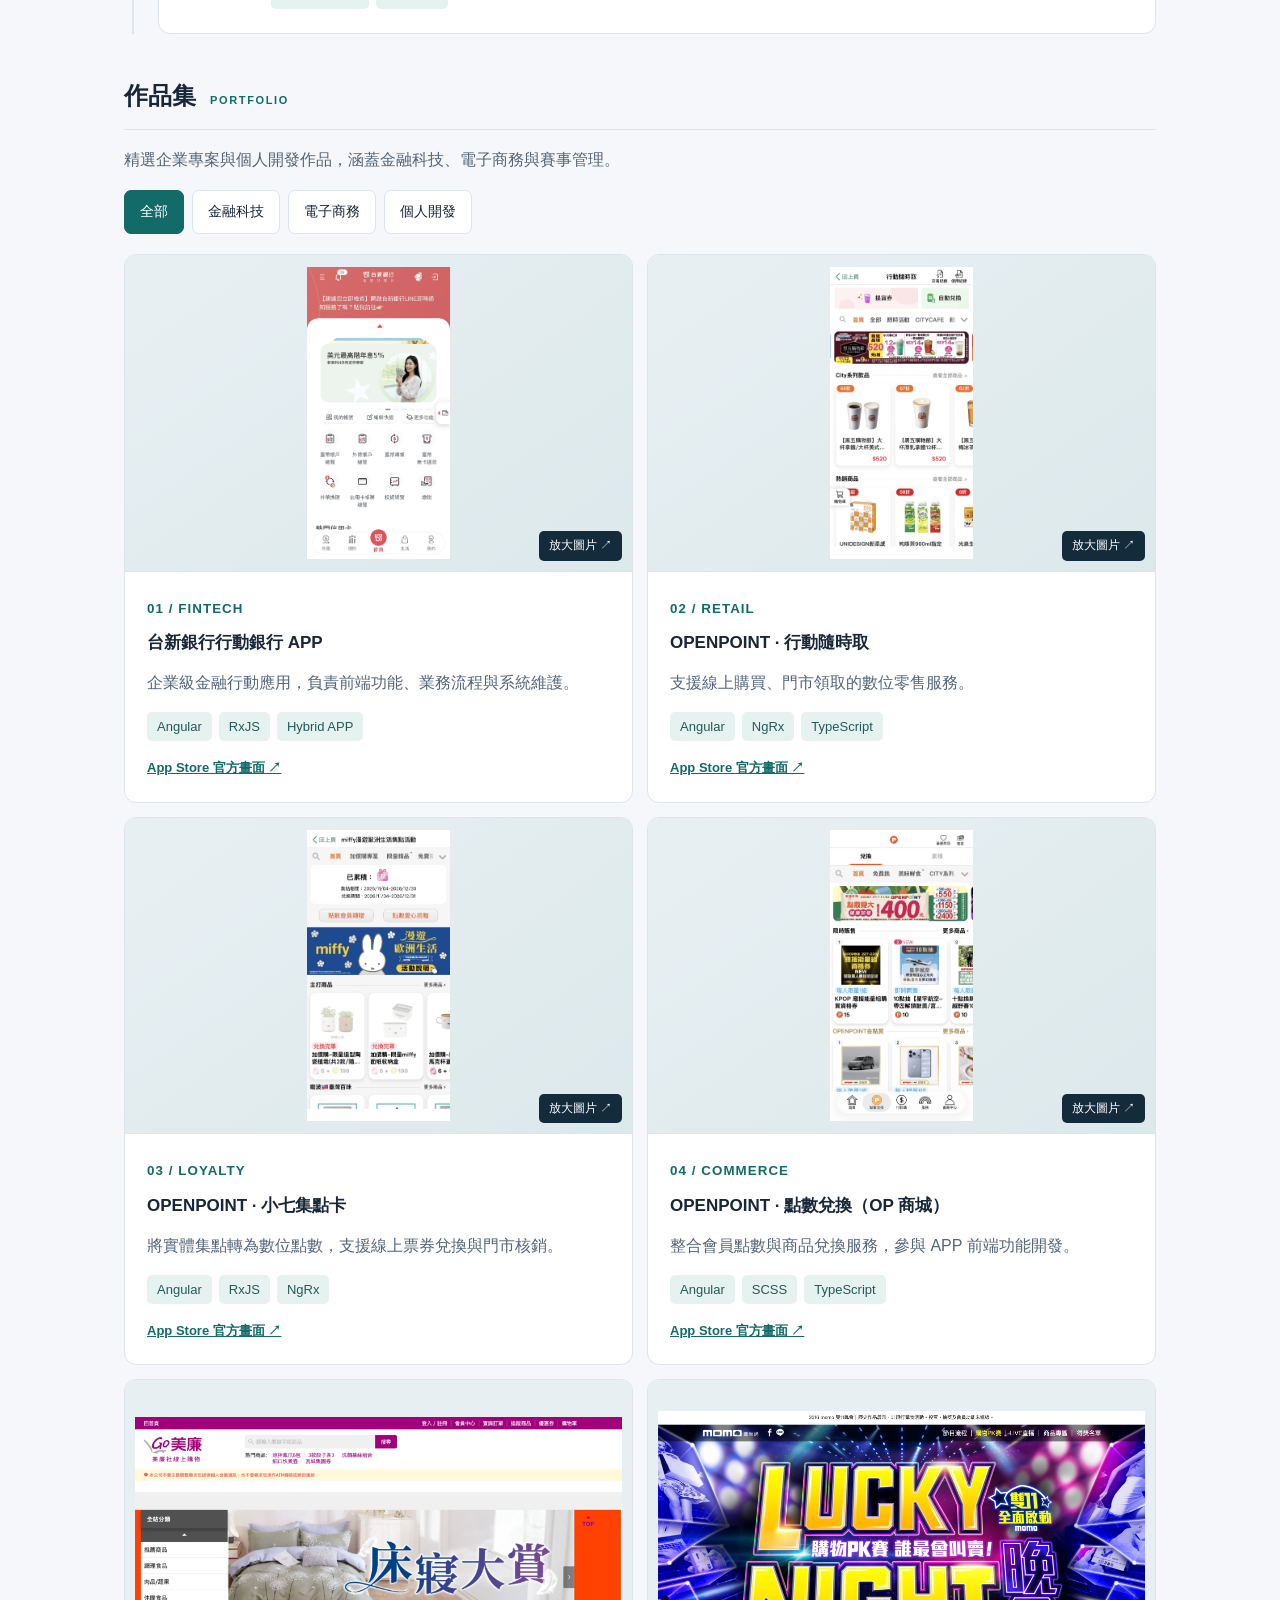
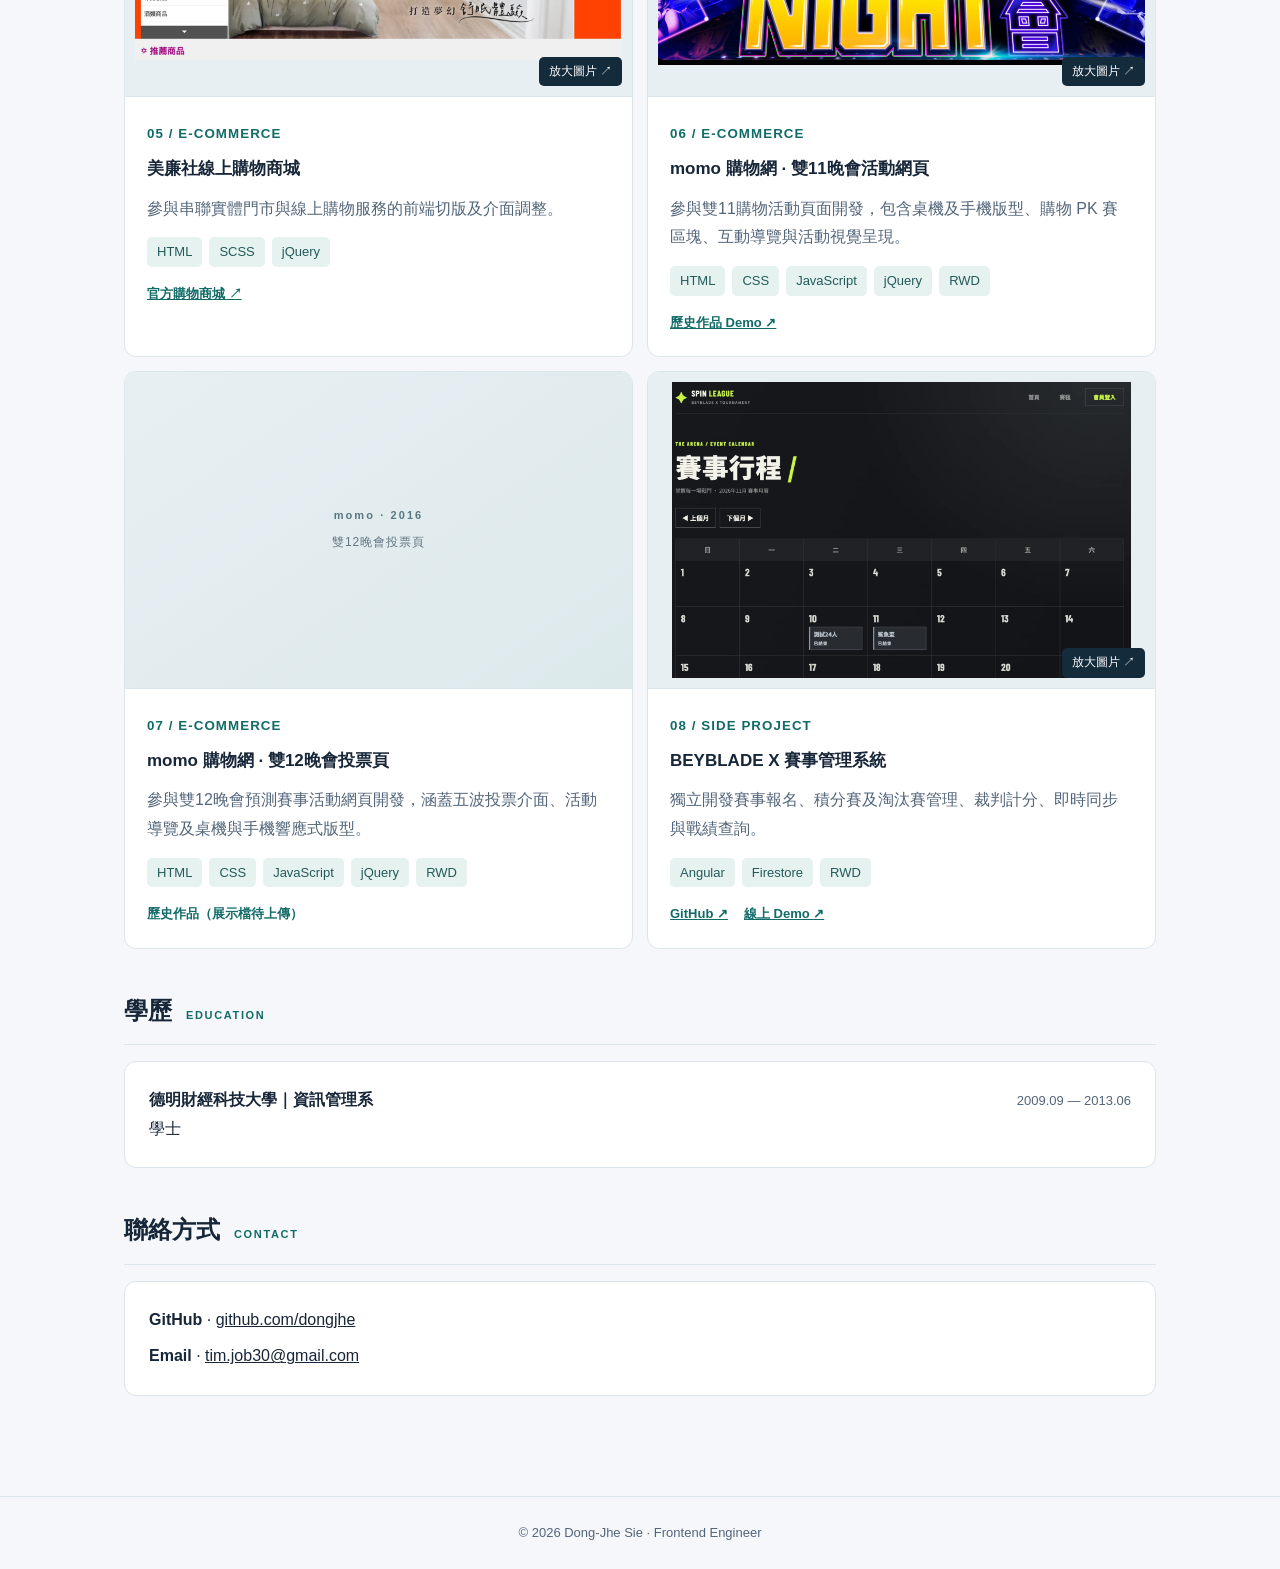
==== commit afdb187c: "feat: add momo 2016 Double 12 voting campaign portfolio" ====
--- a/index.html
+++ b/index.html
@@ -1,11 +1,11 @@
 <!doctype html>
 <html lang="zh-Hant"><head><meta charset="utf-8"><meta name="viewport" content="width=device-width, initial-scale=1"><meta name="description" content="謝東哲｜資深前端工程師，Angular、TypeScript、RxJS、金融科技與大型行動應用開發。"><title>謝東哲 | Frontend Engineer</title><style>
 :root{--bg:#f5f7fa;--paper:#fff;--ink:#172638;--muted:#53657a;--line:#dce4ec;--accent:#126b68;--soft:#e5f2f0}*{box-sizing:border-box}html{scroll-behavior:smooth}body{margin:0;background:var(--bg);color:var(--ink);font:16px/1.8 -apple-system,BlinkMacSystemFont,'Segoe UI','Noto Sans TC',sans-serif}a{color:inherit}a:focus-visible,button:focus-visible{outline:3px solid #168a85;outline-offset:4px}nav{position:sticky;top:0;background:#fff;z-index:3;border-bottom:1px solid var(--line)}.nav{max-width:1080px;margin:auto;display:flex;align-items:center;justify-content:space-between;padding:12px 24px;gap:14px}.brand{font-weight:800;letter-spacing:.05em;text-decoration:none}.links{display:flex;gap:22px;align-items:center}.links a{font-size:14px;text-decoration:none;color:var(--muted)}.links a:hover{color:var(--accent)}button,.btn{border:1px solid var(--line);background:#fff;color:var(--ink);padding:8px 15px;border-radius:7px;font:inherit;font-size:14px;cursor:pointer;text-decoration:none;display:inline-block}.primary{background:var(--accent);color:white;border-color:var(--accent)}main{max-width:1080px;margin:auto;padding:36px 24px 60px}.hero{background:#142b3c;color:white;border-radius:16px;padding:48px;position:relative;overflow:hidden}.hero:after{content:'';position:absolute;width:350px;height:350px;border:1px solid #ffffff19;border-radius:50%;right:-110px;top:-160px;box-shadow:0 0 0 45px #ffffff08,0 0 0 90px #ffffff06;pointer-events:none}.eyebrow{font-size:12px;font-weight:700;letter-spacing:.2em;text-transform:uppercase;color:#83d5cb}.hero h1{font-size:clamp(38px,6vw,64px);line-height:1.2;letter-spacing:.04em;margin:14px 0 0}.english{color:#a9c0cf;font-size:17px;letter-spacing:.12em}.hero h2{font-size:clamp(21px,3vw,30px);margin:16px 0 10px;font-weight:600}.hero p{max-width:690px;color:#d5e1e9;margin:0 0 24px}.actions{display:flex;gap:10px;flex-wrap:wrap}.hero .btn{background:transparent;color:white;border-color:#67818f}.hero .primary{background:#a5e5db;color:#143832;border-color:#a5e5db}.stats{display:grid;grid-template-columns:repeat(3,1fr);gap:1px;background:var(--line);border:1px solid var(--line);border-radius:12px;overflow:hidden;margin:20px 0 40px}.stat{background:white;padding:20px 24px}.stat strong{display:block;font-size:28px;color:var(--accent);line-height:1.3}.stat span{color:var(--muted);font-size:14px}section{scroll-margin-top:85px;margin:40px 0}.section-head{display:flex;align-items:baseline;gap:14px;margin-bottom:16px;border-bottom:1px solid var(--line);padding-bottom:12px}.section-head h2{font-size:24px;margin:0}.section-head span{font-size:11px;letter-spacing:.15em;color:var(--accent);font-weight:700}.panel{background:var(--paper);border:1px solid var(--line);border-radius:12px;padding:24px}.panel p{margin:0}.grid{display:grid;grid-template-columns:repeat(2,minmax(0,1fr));gap:14px}.skill h3,.project h3{font-size:17px;margin:0 0 10px}.tags{display:flex;gap:7px;flex-wrap:wrap}.tag{background:var(--soft);color:#235b59;font-size:13px;border-radius:5px;padding:3px 10px}.timeline{border-left:2px solid var(--line);margin-left:8px;padding-left:24px}.job{position:relative;margin-bottom:16px}.job:before{content:'';position:absolute;left:-32px;top:30px;width:12px;height:12px;background:var(--accent);border:3px solid var(--bg);border-radius:50%}.jobtop{display:flex;justify-content:space-between;align-items:baseline;gap:12px;flex-wrap:wrap}.job h3{margin:0;font-size:20px}.date{font-size:13px;color:var(--muted);font-variant-numeric:tabular-nums}.company{color:var(--accent);font-weight:650;margin:4px 0 10px}.job ul{padding-left:20px;margin:8px 0 0;color:var(--muted)}.project p{color:var(--muted);margin:0 0 14px}.project small{color:var(--accent);font-weight:700;letter-spacing:.08em}.footer{text-align:center;color:var(--muted);font-size:13px;border-top:1px solid var(--line);padding:24px}.contact a{overflow-wrap:anywhere}.contact p+p{margin-top:8px}@media(max-width:650px){.nav{padding:10px 16px}.links{gap:10px}.links a{font-size:12px}.links a:first-child,.links a:nth-child(2){display:none}main{padding:18px 14px 35px}.hero{padding:30px 23px}.grid{grid-template-columns:1fr}.stat{padding:14px 10px}.stat strong{font-size:23px}.stat span{font-size:12px}.panel{padding:18px}.timeline{padding-left:15px}.job:before{left:-23px}.section-head{gap:9px}}@media print{body{background:white;font-size:10pt}nav,.actions,.footer{display:none}main{max-width:none;padding:0}.hero{background:white;color:#172638;padding:10px 0;border-radius:0}.hero:after{display:none}.hero p,.english,.eyebrow{color:#53657a}.hero h1{font-size:30pt}.hero h2{font-size:17pt}.stats{margin:10px 0}.stat{padding:9px}.stat strong{font-size:18pt}section{margin:18px 0}.panel{padding:12px;break-inside:avoid}.section-head{margin-bottom:8px;padding-bottom:5px}.section-head h2{font-size:15pt}.job{margin-bottom:8px}.job h3{font-size:13pt}.timeline{padding-left:16px}.job:before{display:none}.tag{border:1px solid #ddd;background:white}.grid{gap:8px}a{text-decoration:none}@page{margin:13mm}}
-.portfolio-intro{color:var(--muted);margin:0 0 16px}.portfolio-filters{display:flex;flex-wrap:wrap;gap:8px;margin:0 0 20px}.portfolio-filters button[aria-pressed=true]{background:var(--accent);color:white;border-color:var(--accent)}.portfolio-card{padding:0;overflow:hidden;display:flex;flex-direction:column}.portfolio-card[hidden]{display:none}.portfolio-media{aspect-ratio:16/10;background:linear-gradient(145deg,#e8eff3,#dce9eb);display:grid;place-items:center;position:relative;border-bottom:1px solid var(--line)}.media-placeholder{display:flex;flex-direction:column;align-items:center;gap:6px;color:#597781}.media-placeholder span{font-size:11px;letter-spacing:.19em;font-weight:700}.media-placeholder small{font-size:12px;color:#627582;font-weight:400}.portfolio-body{padding:22px;flex:1}.portfolio-body h3{margin-top:6px}.project-links{display:flex;gap:16px;margin-top:15px;font-size:13px;color:var(--accent);font-weight:650}.gallery-cover{position:absolute;inset:0;width:100%;height:100%;padding:0;border:0;background:transparent;border-radius:0}.gallery-cover img{width:100%;height:100%;object-fit:contain;display:block}.gallery-count{position:absolute;bottom:10px;right:10px;background:#142b3c;color:white;padding:4px 10px;border-radius:5px;font-size:12px}.gallery-dialog{border:0;border-radius:14px;padding:18px;background:#142b3c;color:white;width:min(94vw,960px);max-height:94vh}.gallery-dialog::backdrop{background:#08121cdd}.gallery-dialog img{display:block;max-width:100%;max-height:70vh;margin:12px auto;object-fit:contain}.gallery-toolbar{display:flex;justify-content:space-between;align-items:center;gap:10px}.gallery-dialog button{background:#294455;color:white;border-color:#67818f}.gallery-controls{display:flex;justify-content:center;align-items:center;gap:12px}.gallery-dialog button:disabled{opacity:.4;cursor:default}@media print{.portfolio-filters,.portfolio-media,.gallery-dialog,.project-links{display:none!important}.portfolio-card[hidden]{display:block}.portfolio-body{padding:12px}}.official-preview{text-decoration:none;position:absolute;inset:0;justify-content:center;transition:background .18s}.official-preview:hover{background:#ffffff70}.official-preview small{color:var(--accent);font-weight:650}.mobile-cover .gallery-cover{padding:12px;background:linear-gradient(145deg,#e8eff3,#dce9eb)}.mobile-cover .gallery-cover img{transition:transform .2s;object-fit:contain}.mobile-cover .gallery-cover:hover img{transform:scale(1.04)}.mobile-cover{overflow:hidden}.desktop-cover .gallery-cover{padding:10px;background:#e8eff3}.desktop-cover .gallery-cover img{object-fit:contain;transition:transform .2s}.desktop-cover .gallery-cover:hover img{transform:scale(1.03)}.desktop-cover{overflow:hidden}.company-job{display:grid;grid-template-columns:68px minmax(0,1fr);gap:20px}.company-logo{width:68px;height:68px;border:1px solid var(--line);border-radius:12px;background:#f1f6f7;display:grid;place-items:center;position:relative;color:var(--accent);font-size:18px;font-weight:800;overflow:hidden}.company-logo img{display:none;width:100%;height:100%;object-fit:contain;padding:5px;background:white}.company-logo.has-logo img{display:block}.company-logo.has-logo span{display:none}.job-tags{margin-top:14px}.job-content{min-width:0}@media(max-width:650px){.company-job{grid-template-columns:46px minmax(0,1fr);gap:12px}.company-logo{width:46px;height:46px;font-size:14px}.company-job .jobtop{gap:2px;flex-direction:column}}@media print{.company-job{grid-template-columns:44px 1fr;gap:10px}.company-logo{width:44px;height:44px;font-size:12px}}.supporting-skills{margin-top:14px;background:transparent}.supporting-skills p{font-size:14px;color:var(--muted);margin:0 0 12px}.supporting-skills .tag{background:#edf1f5;color:var(--muted)}#momo-demo-link[hidden],#momo-demo-pending[hidden]{display:none!important}</style></head><body><nav><div class="nav"><a class="brand" href="#top">DJ / RESUME</a><div class="links"><a href="#about">關於我</a><a href="#skills">專業技能</a><a href="#experience">工作經歷</a><a href="#projects">作品集</a><button type="button" onclick="window.print()">列印 / PDF</button></div></div></nav><main id="top"><header class="hero"><div class="eyebrow">Frontend Engineering · Taiwan</div><h1>謝東哲</h1><div class="english">DONG-JHE SIE</div><h2>資深前端工程師 <span lang="en">/ Senior Frontend Engineer</span></h2><p>專注 Angular 企業級前端應用開發，結合金融科技、零售會員平台及 UI 設計經驗，打造穩定且易於維護的前端系統。</p><div class="actions"><a class="btn primary" href="#experience">探索工作經歷</a><a class="btn" href="https://github.com/dongjhe" target="_blank" rel="noopener noreferrer">GitHub ↗</a><a class="btn" href="#contact">聯絡我</a></div></header><div class="stats"><div class="stat"><strong>9+ 年</strong><span>前端開發經驗</span></div><div class="stat"><strong>7+ 年</strong><span>Angular 實務經驗</span></div><div class="stat"><strong>FinTech</strong><span>金融與零售系統</span></div></div>
+.portfolio-intro{color:var(--muted);margin:0 0 16px}.portfolio-filters{display:flex;flex-wrap:wrap;gap:8px;margin:0 0 20px}.portfolio-filters button[aria-pressed=true]{background:var(--accent);color:white;border-color:var(--accent)}.portfolio-card{padding:0;overflow:hidden;display:flex;flex-direction:column}.portfolio-card[hidden]{display:none}.portfolio-media{aspect-ratio:16/10;background:linear-gradient(145deg,#e8eff3,#dce9eb);display:grid;place-items:center;position:relative;border-bottom:1px solid var(--line)}.media-placeholder{display:flex;flex-direction:column;align-items:center;gap:6px;color:#597781}.media-placeholder span{font-size:11px;letter-spacing:.19em;font-weight:700}.media-placeholder small{font-size:12px;color:#627582;font-weight:400}.portfolio-body{padding:22px;flex:1}.portfolio-body h3{margin-top:6px}.project-links{display:flex;gap:16px;margin-top:15px;font-size:13px;color:var(--accent);font-weight:650}.gallery-cover{position:absolute;inset:0;width:100%;height:100%;padding:0;border:0;background:transparent;border-radius:0}.gallery-cover img{width:100%;height:100%;object-fit:contain;display:block}.gallery-count{position:absolute;bottom:10px;right:10px;background:#142b3c;color:white;padding:4px 10px;border-radius:5px;font-size:12px}.gallery-dialog{border:0;border-radius:14px;padding:18px;background:#142b3c;color:white;width:min(94vw,960px);max-height:94vh}.gallery-dialog::backdrop{background:#08121cdd}.gallery-dialog img{display:block;max-width:100%;max-height:70vh;margin:12px auto;object-fit:contain}.gallery-toolbar{display:flex;justify-content:space-between;align-items:center;gap:10px}.gallery-dialog button{background:#294455;color:white;border-color:#67818f}.gallery-controls{display:flex;justify-content:center;align-items:center;gap:12px}.gallery-dialog button:disabled{opacity:.4;cursor:default}@media print{.portfolio-filters,.portfolio-media,.gallery-dialog,.project-links{display:none!important}.portfolio-card[hidden]{display:block}.portfolio-body{padding:12px}}.official-preview{text-decoration:none;position:absolute;inset:0;justify-content:center;transition:background .18s}.official-preview:hover{background:#ffffff70}.official-preview small{color:var(--accent);font-weight:650}.mobile-cover .gallery-cover{padding:12px;background:linear-gradient(145deg,#e8eff3,#dce9eb)}.mobile-cover .gallery-cover img{transition:transform .2s;object-fit:contain}.mobile-cover .gallery-cover:hover img{transform:scale(1.04)}.mobile-cover{overflow:hidden}.desktop-cover .gallery-cover{padding:10px;background:#e8eff3}.desktop-cover .gallery-cover img{object-fit:contain;transition:transform .2s}.desktop-cover .gallery-cover:hover img{transform:scale(1.03)}.desktop-cover{overflow:hidden}.company-job{display:grid;grid-template-columns:68px minmax(0,1fr);gap:20px}.company-logo{width:68px;height:68px;border:1px solid var(--line);border-radius:12px;background:#f1f6f7;display:grid;place-items:center;position:relative;color:var(--accent);font-size:18px;font-weight:800;overflow:hidden}.company-logo img{display:none;width:100%;height:100%;object-fit:contain;padding:5px;background:white}.company-logo.has-logo img{display:block}.company-logo.has-logo span{display:none}.job-tags{margin-top:14px}.job-content{min-width:0}@media(max-width:650px){.company-job{grid-template-columns:46px minmax(0,1fr);gap:12px}.company-logo{width:46px;height:46px;font-size:14px}.company-job .jobtop{gap:2px;flex-direction:column}}@media print{.company-job{grid-template-columns:44px 1fr;gap:10px}.company-logo{width:44px;height:44px;font-size:12px}}.supporting-skills{margin-top:14px;background:transparent}.supporting-skills p{font-size:14px;color:var(--muted);margin:0 0 12px}.supporting-skills .tag{background:#edf1f5;color:var(--muted)}#momo-demo-link[hidden],#momo-demo-pending[hidden]{display:none!important}#momo1212-demo-link[hidden],#momo1212-demo-pending[hidden]{display:none!important}</style></head><body><nav><div class="nav"><a class="brand" href="#top">DJ / RESUME</a><div class="links"><a href="#about">關於我</a><a href="#skills">專業技能</a><a href="#experience">工作經歷</a><a href="#projects">作品集</a><button type="button" onclick="window.print()">列印 / PDF</button></div></div></nav><main id="top"><header class="hero"><div class="eyebrow">Frontend Engineering · Taiwan</div><h1>謝東哲</h1><div class="english">DONG-JHE SIE</div><h2>資深前端工程師 <span lang="en">/ Senior Frontend Engineer</span></h2><p>專注 Angular 企業級前端應用開發，結合金融科技、零售會員平台及 UI 設計經驗，打造穩定且易於維護的前端系統。</p><div class="actions"><a class="btn primary" href="#experience">探索工作經歷</a><a class="btn" href="https://github.com/dongjhe" target="_blank" rel="noopener noreferrer">GitHub ↗</a><a class="btn" href="#contact">聯絡我</a></div></header><div class="stats"><div class="stat"><strong>9+ 年</strong><span>前端開發經驗</span></div><div class="stat"><strong>7+ 年</strong><span>Angular 實務經驗</span></div><div class="stat"><strong>FinTech</strong><span>金融與零售系統</span></div></div>
 <section id="about"><div class="section-head"><h2>關於我</h2><span>ABOUT</span></div><div class="panel"><p>具備 9 年以上前端開發經驗，專長 Angular、TypeScript、RxJS 與 NgRx。現任緯致科技軟體工程師，派駐台新銀行，負責行動銀行 APP 前端開發與系統維護；曾參與 7-ELEVEN OPENPOINT APP 核心功能開發。具備系統架構重構、框架升級、API 整合及行動應用前端開發經驗，重視程式品質、系統穩定性與可維護性，兼具 UI 設計背景及跨團隊協作能力。</p></div></section>
 <section id="skills"><div class="section-head"><h2>專業技能</h2><span>TECH STACK</span></div><div class="grid"><div class="panel skill"><h3>前端框架與程式語言</h3><div class="tags"><span class="tag">Angular</span><span class="tag">TypeScript</span><span class="tag">JavaScript</span></div></div><div class="panel skill"><h3>網頁切版與響應式設計</h3><div class="tags"><span class="tag">HTML5</span><span class="tag">CSS3</span><span class="tag">SCSS</span><span class="tag">RWD</span><span class="tag">jQuery</span></div></div><div class="panel skill"><h3>狀態管理與資料串接</h3><div class="tags"><span class="tag">RxJS</span><span class="tag">NgRx</span><span class="tag">REST API 串接</span><span class="tag">Reactive Forms</span></div></div><div class="panel skill"><h3>前端工程化與開發工具</h3><div class="tags"><span class="tag">Git</span><span class="tag">Git Flow</span></div></div></div><div class="panel skill supporting-skills"><h3>其他工具與使用經驗</h3><p>具備 UI 設計背景，曾於專案中接觸跨平台行動應用及建置工具，非核心專長。</p><div class="tags"><span class="tag">Figma</span><span class="tag">Zeplin</span><span class="tag">Adobe XD</span><span class="tag">Photoshop</span><span class="tag">Ionic</span><span class="tag">Cordova</span><span class="tag">WebView</span><span class="tag">Flutter</span><span class="tag">Xcode</span><span class="tag">Android Studio</span><span class="tag">Gradle</span><span class="tag">CocoaPods</span></div></div></section>
 <section id="experience"><div class="section-head"><h2>工作經歷</h2><span>EXPERIENCE</span></div><div class="timeline"><article class="panel job company-job"><div class="company-logo" aria-hidden="true"><span>緯致</span><img src="https://www.wits.com/media/images/e8559a55-4f02-4f4.b476e5d1.fill-813x401-c100.format-jpeg.jpg" alt="" referrerpolicy="no-referrer" onload="this.parentElement.classList.add('has-logo')" onerror="this.remove()"></div><div class="job-content"><div class="jobtop"><h3>軟體工程師</h3><span class="date">2024.07.29 — 至今</span></div><div class="company">緯致科技股份有限公司（原緯創軟體） · 派駐台新銀行</div><ul><li>負責行動銀行 APP Angular 前端功能開發、既有系統維護與異常排查。</li><li>依據業務規格進行功能模組、表單驗證、業務邏輯與 API 串接開發。</li><li>於行動銀行專案中使用 Ionic / Cordova 開發前端功能，接觸 iOS、Android 建置流程及 Flutter 模組整合。</li><li>與相關開發及測試團隊協作，進行問題修正與系統維護。</li></ul><div class="tags job-tags"><span class="tag">Angular</span><span class="tag">TypeScript</span><span class="tag">RxJS</span><span class="tag">Ionic</span><span class="tag">Cordova</span><span class="tag">Flutter（接觸經驗）</span></div></div></article><article class="panel job company-job"><div class="company-logo" aria-hidden="true"><span>統智</span><img src="https://storage.quickclick.cc/library/25399/phone-1731663703796.jpg" alt="" referrerpolicy="no-referrer" onload="this.parentElement.classList.add('has-logo')" onerror="this.remove()"></div><div class="job-content"><div class="jobtop"><h3>前端工程師</h3><span class="date">2019.10 — 2024.06</span></div><div class="company">統智科技股份有限公司</div><ul><li>負責 7-ELEVEN OPENPOINT APP WebView 功能開發及 API 整合。</li><li>參與 Angular 8 至 12 版本升級、架構重構與 NgRx Actions、Effects、Reducers 開發。</li><li>負責維護案件處理與系統障礙調查。</li></ul><div class="tags job-tags"><span class="tag">Angular</span><span class="tag">NgRx</span><span class="tag">RxJS</span><span class="tag">TypeScript</span><span class="tag">SCSS</span><span class="tag">Git</span></div></div></article><article class="panel job company-job"><div class="company-logo" aria-hidden="true"><span>掌櫃</span><img src="https://s3cdn.yourator.co/companies/logos/000/000/617/thumb/602586ba5bdaded4122feb9a5ea5ee1e01f8c6bf.jpg" alt="" referrerpolicy="no-referrer" onload="this.parentElement.classList.add('has-logo')" onerror="this.remove()"></div><div class="job-content"><div class="jobtop"><h3>前端工程師</h3><span class="date">2017.07 — 2019.08</span></div><div class="company">掌櫃智慧生活有限公司</div><ul><li>負責官網改版架構、前端程式撰寫及活動頁設計。</li><li>參與美廉社線上購物商城網頁切版與介面調整。</li><li>使用 HTML、CSS、JavaScript、jQuery 進行官網與商城開發。</li><li>使用 Photoshop 設計活動 Banner 及 Google 地圖地標圖示。</li></ul><div class="tags job-tags"><span class="tag">HTML</span><span class="tag">CSS</span><span class="tag">JavaScript</span><span class="tag">jQuery</span><span class="tag">Photoshop</span></div></div></article><article class="panel job company-job"><div class="company-logo" aria-hidden="true"><span>momo</span><img src="https://upload.wikimedia.org/wikipedia/commons/f/fa/Momo_Logo.svg" alt="" referrerpolicy="no-referrer" onload="this.parentElement.classList.add('has-logo')" onerror="this.remove()"></div><div class="job-content"><div class="jobtop"><h3>視覺設計師</h3><span class="date">2015.07 — 2017.04</span></div><div class="company">富邦媒體科技股份有限公司（momo）</div><ul><li>負責 APP UI、活動頁設計、網頁切版與前端開發支援。</li><li>製作及測試電子郵件版型。</li><li>使用 Photoshop、Illustrator 設計 APP UI；以 HTML、CSS、JavaScript、jQuery 實作活動頁面。</li></ul><div class="tags job-tags"><span class="tag">HTML</span><span class="tag">CSS</span><span class="tag">JavaScript</span><span class="tag">jQuery</span><span class="tag">Photoshop</span><span class="tag">Illustrator</span></div></div></article><article class="panel job company-job"><div class="company-logo" aria-hidden="true"><span>宇騰</span><img src="assets/logos/yuteng.webp" alt="" onload="this.parentElement.classList.add('has-logo')" onerror="this.remove()"></div><div class="job-content"><div class="jobtop"><h3>視覺設計師</h3><span class="date">2014.10 — 2015.03</span></div><div class="company">宇騰科技股份有限公司</div><ul><li>負責客製化 APP 介面、模板設計、官網視覺及後台商品資訊維護。</li><li>參與客製化 APP 架構與產品內容設計、後台問題處理及 DM 設計。</li></ul><div class="tags job-tags"><span class="tag">APP UI</span><span class="tag">視覺設計</span><span class="tag">客製化模板</span></div></div></article><article class="panel job company-job"><div class="company-logo" aria-hidden="true"><span>勤創</span><img src="assets/logos/qinchuan.webp" alt="" onload="this.parentElement.classList.add('has-logo')" onerror="this.remove()"></div><div class="job-content"><div class="jobtop"><h3>工讀生｜資訊助理</h3><span class="date">2012.07 — 2013.02</span></div><div class="company">勤創科技股份有限公司</div><ul><li>參與 Philippines 旅遊互動工具書 iPad 畫面設計。</li><li>參與伍豐科技 POS 系統及工研院「台灣遊證 i 慢遊」iPhone 畫面設計。</li><li>協助中華電信命理台節日 DM 與小廣告設計。</li></ul><div class="tags job-tags"><span class="tag">行動介面設計</span><span class="tag">視覺設計</span></div></div></article></div></section>
-<section id="projects"><div class="section-head"><h2>作品集</h2><span>PORTFOLIO</span></div><p class="portfolio-intro">精選企業專案與個人開發作品，涵蓋金融科技、電子商務與賽事管理。</p><div class="portfolio-filters" role="group" aria-label="作品分類"><button type="button" data-filter="all" aria-pressed="true">全部</button><button type="button" data-filter="finance" aria-pressed="false">金融科技</button><button type="button" data-filter="commerce" aria-pressed="false">電子商務</button><button type="button" data-filter="personal" aria-pressed="false">個人開發</button></div><div class="grid portfolio-grid"><article class="panel project portfolio-card" data-category="finance"><div class="portfolio-media" data-gallery="bank"><a class="media-placeholder official-preview" href="https://apps.apple.com/tw/app/%E5%8F%B0%E6%96%B0%E9%8A%80%E8%A1%8C-%E8%A1%8C%E5%8B%95%E9%8A%80%E8%A1%8C/id388917170" target="_blank" rel="noopener noreferrer"><svg viewBox="0 0 48 48" width="38" height="38" fill="none" stroke="currentColor" stroke-width="1.4" aria-hidden="true"><rect x="5" y="7" width="38" height="34" rx="4"/><circle cx="17" cy="18" r="4"/><path d="m6 35 12-12 8 8 7-7 10 10"/></svg><span>PROJECT GALLERY</span><small>App Store 官方畫面 ↗</small></a></div><div class="portfolio-body"><small>01 / FINTECH</small><h3>台新銀行行動銀行 APP</h3><p>企業級金融行動應用，負責前端功能、業務流程與系統維護。</p><div class="tags"><span class="tag">Angular</span><span class="tag">RxJS</span><span class="tag">Hybrid APP</span></div><div class="project-links"><a href="https://apps.apple.com/tw/app/%E5%8F%B0%E6%96%B0%E9%8A%80%E8%A1%8C-%E8%A1%8C%E5%8B%95%E9%8A%80%E8%A1%8C/id388917170" target="_blank" rel="noopener noreferrer">App Store 官方畫面 ↗</a></div></div></article><article class="panel project portfolio-card" data-category="commerce"><div class="portfolio-media mobile-cover" data-gallery="pickup"><button type="button" class="gallery-cover" aria-label="瀏覽 行動隨時取 作品圖片"><img src="assets/portfolio/openpoint-pickup.webp?v=849e2f2ed6c8" alt="行動隨時取" loading="lazy" decoding="async"><span class="gallery-count">放大圖片 ↗</span></button></div><div class="portfolio-body"><small>02 / RETAIL</small><h3>OPENPOINT · 行動隨時取</h3><p>支援線上購買、門市領取的數位零售服務。</p><div class="tags"><span class="tag">Angular</span><span class="tag">NgRx</span><span class="tag">TypeScript</span></div><div class="project-links"><a href="https://apps.apple.com/tw/app/id1014238801" target="_blank" rel="noopener noreferrer">App Store 官方畫面 ↗</a></div></div></article><article class="panel project portfolio-card" data-category="commerce"><div class="portfolio-media mobile-cover" data-gallery="points"><button type="button" class="gallery-cover" aria-label="瀏覽 小七集點卡 作品圖片"><img src="assets/portfolio/openpoint-points.webp?v=14247bfbbbf5" alt="小七集點卡" loading="lazy" decoding="async"><span class="gallery-count">放大圖片 ↗</span></button></div><div class="portfolio-body"><small>03 / LOYALTY</small><h3>OPENPOINT · 小七集點卡</h3><p>將實體集點轉為數位點數，支援線上票券兌換與門市核銷。</p><div class="tags"><span class="tag">Angular</span><span class="tag">RxJS</span><span class="tag">NgRx</span></div><div class="project-links"><a href="https://apps.apple.com/tw/app/id1014238801" target="_blank" rel="noopener noreferrer">App Store 官方畫面 ↗</a></div></div></article><article class="panel project portfolio-card" data-category="commerce"><div class="portfolio-media mobile-cover" data-gallery="mall"><button type="button" class="gallery-cover" aria-label="瀏覽 OPENPOINT 點數兌換 作品圖片"><img src="assets/portfolio/openpoint-redeem.webp?v=5b6f619a132b" alt="OPENPOINT 點數兌換" loading="lazy" decoding="async"><span class="gallery-count">放大圖片 ↗</span></button></div><div class="portfolio-body"><small>04 / COMMERCE</small><h3>OPENPOINT · 點數兌換（OP 商城）</h3><p>整合會員點數與商品兌換服務，參與 APP 前端功能開發。</p><div class="tags"><span class="tag">Angular</span><span class="tag">SCSS</span><span class="tag">TypeScript</span></div><div class="project-links"><a href="https://apps.apple.com/tw/app/id1014238801" target="_blank" rel="noopener noreferrer">App Store 官方畫面 ↗</a></div></div></article><article class="panel project portfolio-card" data-category="commerce"><div class="portfolio-media desktop-cover" data-gallery="simplemart"><button type="button" class="gallery-cover" aria-label="瀏覽 美廉社線上購物商城首頁 作品圖片"><img src="assets/portfolio/simplemart-cover.webp?v=181d2981342f" alt="美廉社線上購物商城首頁" loading="lazy" decoding="async"><span class="gallery-count">放大圖片 ↗</span></button></div><div class="portfolio-body"><small>05 / E-COMMERCE</small><h3>美廉社線上購物商城</h3><p>參與串聯實體門市與線上購物服務的前端切版及介面調整。</p><div class="tags"><span class="tag">HTML</span><span class="tag">SCSS</span><span class="tag">jQuery</span></div><div class="project-links"><a href="https://goshopping.simplemart.com.tw/" target="_blank" rel="noopener noreferrer">官方購物商城 ↗</a></div></div></article><article class="panel project portfolio-card" data-category="commerce"><div class="portfolio-media" data-gallery="momo"><div class="media-placeholder"><span>momo · 2016</span><small>雙11晚會活動網頁</small></div></div><div class="portfolio-body"><small>06 / E-COMMERCE</small><h3>momo 購物網 · 雙11晚會活動網頁</h3><p>參與雙11購物活動頁面開發，包含桌機及手機版型、購物 PK 賽區塊、互動導覽與活動視覺呈現。</p><div class="tags"><span class="tag">HTML</span><span class="tag">CSS</span><span class="tag">JavaScript</span><span class="tag">jQuery</span><span class="tag">RWD</span></div><div class="project-links"><a id="momo-demo-link" href="demos/momo-1111/" target="_blank" rel="noopener noreferrer" hidden>歷史作品 Demo ↗</a><span id="momo-demo-pending">歷史作品（展示檔待上傳）</span></div></div></article><article class="panel project portfolio-card" data-category="personal"><div class="portfolio-media desktop-cover" data-gallery="tournament"><button type="button" class="gallery-cover" aria-label="瀏覽 SPIN LEAGUE 賽事行程 作品圖片"><img src="assets/portfolio/tournament-cover.webp?v=1128c62b73b5" alt="SPIN LEAGUE 賽事行程" loading="lazy" decoding="async"><span class="gallery-count">放大圖片 ↗</span></button></div><div class="portfolio-body"><small>07 / SIDE PROJECT</small><h3>BEYBLADE X 賽事管理系統</h3><p>獨立開發賽事報名、積分賽及淘汰賽管理、裁判計分、即時同步與戰績查詢。</p><div class="tags"><span class="tag">Angular</span><span class="tag">Firestore</span><span class="tag">RWD</span></div><div class="project-links"><a href="https://github.com/dongjhe/beyblade-tournament-v2" target="_blank" rel="noopener noreferrer">GitHub ↗</a><a href="https://dongjhe.github.io/beyblade-tournament-v2/" target="_blank" rel="noopener noreferrer">線上 Demo ↗</a></div></div></article></div></section>
+<section id="projects"><div class="section-head"><h2>作品集</h2><span>PORTFOLIO</span></div><p class="portfolio-intro">精選企業專案與個人開發作品，涵蓋金融科技、電子商務與賽事管理。</p><div class="portfolio-filters" role="group" aria-label="作品分類"><button type="button" data-filter="all" aria-pressed="true">全部</button><button type="button" data-filter="finance" aria-pressed="false">金融科技</button><button type="button" data-filter="commerce" aria-pressed="false">電子商務</button><button type="button" data-filter="personal" aria-pressed="false">個人開發</button></div><div class="grid portfolio-grid"><article class="panel project portfolio-card" data-category="finance"><div class="portfolio-media" data-gallery="bank"><a class="media-placeholder official-preview" href="https://apps.apple.com/tw/app/%E5%8F%B0%E6%96%B0%E9%8A%80%E8%A1%8C-%E8%A1%8C%E5%8B%95%E9%8A%80%E8%A1%8C/id388917170" target="_blank" rel="noopener noreferrer"><svg viewBox="0 0 48 48" width="38" height="38" fill="none" stroke="currentColor" stroke-width="1.4" aria-hidden="true"><rect x="5" y="7" width="38" height="34" rx="4"/><circle cx="17" cy="18" r="4"/><path d="m6 35 12-12 8 8 7-7 10 10"/></svg><span>PROJECT GALLERY</span><small>App Store 官方畫面 ↗</small></a></div><div class="portfolio-body"><small>01 / FINTECH</small><h3>台新銀行行動銀行 APP</h3><p>企業級金融行動應用，負責前端功能、業務流程與系統維護。</p><div class="tags"><span class="tag">Angular</span><span class="tag">RxJS</span><span class="tag">Hybrid APP</span></div><div class="project-links"><a href="https://apps.apple.com/tw/app/%E5%8F%B0%E6%96%B0%E9%8A%80%E8%A1%8C-%E8%A1%8C%E5%8B%95%E9%8A%80%E8%A1%8C/id388917170" target="_blank" rel="noopener noreferrer">App Store 官方畫面 ↗</a></div></div></article><article class="panel project portfolio-card" data-category="commerce"><div class="portfolio-media mobile-cover" data-gallery="pickup"><button type="button" class="gallery-cover" aria-label="瀏覽 行動隨時取 作品圖片"><img src="assets/portfolio/openpoint-pickup.webp?v=849e2f2ed6c8" alt="行動隨時取" loading="lazy" decoding="async"><span class="gallery-count">放大圖片 ↗</span></button></div><div class="portfolio-body"><small>02 / RETAIL</small><h3>OPENPOINT · 行動隨時取</h3><p>支援線上購買、門市領取的數位零售服務。</p><div class="tags"><span class="tag">Angular</span><span class="tag">NgRx</span><span class="tag">TypeScript</span></div><div class="project-links"><a href="https://apps.apple.com/tw/app/id1014238801" target="_blank" rel="noopener noreferrer">App Store 官方畫面 ↗</a></div></div></article><article class="panel project portfolio-card" data-category="commerce"><div class="portfolio-media mobile-cover" data-gallery="points"><button type="button" class="gallery-cover" aria-label="瀏覽 小七集點卡 作品圖片"><img src="assets/portfolio/openpoint-points.webp?v=14247bfbbbf5" alt="小七集點卡" loading="lazy" decoding="async"><span class="gallery-count">放大圖片 ↗</span></button></div><div class="portfolio-body"><small>03 / LOYALTY</small><h3>OPENPOINT · 小七集點卡</h3><p>將實體集點轉為數位點數，支援線上票券兌換與門市核銷。</p><div class="tags"><span class="tag">Angular</span><span class="tag">RxJS</span><span class="tag">NgRx</span></div><div class="project-links"><a href="https://apps.apple.com/tw/app/id1014238801" target="_blank" rel="noopener noreferrer">App Store 官方畫面 ↗</a></div></div></article><article class="panel project portfolio-card" data-category="commerce"><div class="portfolio-media mobile-cover" data-gallery="mall"><button type="button" class="gallery-cover" aria-label="瀏覽 OPENPOINT 點數兌換 作品圖片"><img src="assets/portfolio/openpoint-redeem.webp?v=5b6f619a132b" alt="OPENPOINT 點數兌換" loading="lazy" decoding="async"><span class="gallery-count">放大圖片 ↗</span></button></div><div class="portfolio-body"><small>04 / COMMERCE</small><h3>OPENPOINT · 點數兌換（OP 商城）</h3><p>整合會員點數與商品兌換服務，參與 APP 前端功能開發。</p><div class="tags"><span class="tag">Angular</span><span class="tag">SCSS</span><span class="tag">TypeScript</span></div><div class="project-links"><a href="https://apps.apple.com/tw/app/id1014238801" target="_blank" rel="noopener noreferrer">App Store 官方畫面 ↗</a></div></div></article><article class="panel project portfolio-card" data-category="commerce"><div class="portfolio-media desktop-cover" data-gallery="simplemart"><button type="button" class="gallery-cover" aria-label="瀏覽 美廉社線上購物商城首頁 作品圖片"><img src="assets/portfolio/simplemart-cover.webp?v=181d2981342f" alt="美廉社線上購物商城首頁" loading="lazy" decoding="async"><span class="gallery-count">放大圖片 ↗</span></button></div><div class="portfolio-body"><small>05 / E-COMMERCE</small><h3>美廉社線上購物商城</h3><p>參與串聯實體門市與線上購物服務的前端切版及介面調整。</p><div class="tags"><span class="tag">HTML</span><span class="tag">SCSS</span><span class="tag">jQuery</span></div><div class="project-links"><a href="https://goshopping.simplemart.com.tw/" target="_blank" rel="noopener noreferrer">官方購物商城 ↗</a></div></div></article><article class="panel project portfolio-card" data-category="commerce"><div class="portfolio-media" data-gallery="momo"><div class="media-placeholder"><span>momo · 2016</span><small>雙11晚會活動網頁</small></div></div><div class="portfolio-body"><small>06 / E-COMMERCE</small><h3>momo 購物網 · 雙11晚會活動網頁</h3><p>參與雙11購物活動頁面開發，包含桌機及手機版型、購物 PK 賽區塊、互動導覽與活動視覺呈現。</p><div class="tags"><span class="tag">HTML</span><span class="tag">CSS</span><span class="tag">JavaScript</span><span class="tag">jQuery</span><span class="tag">RWD</span></div><div class="project-links"><a id="momo-demo-link" href="demos/momo-1111/" target="_blank" rel="noopener noreferrer" hidden>歷史作品 Demo ↗</a><span id="momo-demo-pending">歷史作品（展示檔待上傳）</span></div></div></article><article class="panel project portfolio-card" data-category="commerce"><div class="portfolio-media" data-gallery="momo1212"><div class="media-placeholder"><span>momo · 2016</span><small>雙12晚會投票頁</small></div></div><div class="portfolio-body"><small>07 / E-COMMERCE</small><h3>momo 購物網 · 雙12晚會投票頁</h3><p>參與雙12晚會預測賽事活動網頁開發，涵蓋五波投票介面、活動導覽及桌機與手機響應式版型。</p><div class="tags"><span class="tag">HTML</span><span class="tag">CSS</span><span class="tag">JavaScript</span><span class="tag">jQuery</span><span class="tag">RWD</span></div><div class="project-links"><a id="momo1212-demo-link" href="demos/momo-1212/" target="_blank" rel="noopener noreferrer" hidden>歷史作品 Demo ↗</a><span id="momo1212-demo-pending">歷史作品（展示檔待上傳）</span></div></div></article><article class="panel project portfolio-card" data-category="personal"><div class="portfolio-media desktop-cover" data-gallery="tournament"><button type="button" class="gallery-cover" aria-label="瀏覽 SPIN LEAGUE 賽事行程 作品圖片"><img src="assets/portfolio/tournament-cover.webp?v=1128c62b73b5" alt="SPIN LEAGUE 賽事行程" loading="lazy" decoding="async"><span class="gallery-count">放大圖片 ↗</span></button></div><div class="portfolio-body"><small>08 / SIDE PROJECT</small><h3>BEYBLADE X 賽事管理系統</h3><p>獨立開發賽事報名、積分賽及淘汰賽管理、裁判計分、即時同步與戰績查詢。</p><div class="tags"><span class="tag">Angular</span><span class="tag">Firestore</span><span class="tag">RWD</span></div><div class="project-links"><a href="https://github.com/dongjhe/beyblade-tournament-v2" target="_blank" rel="noopener noreferrer">GitHub ↗</a><a href="https://dongjhe.github.io/beyblade-tournament-v2/" target="_blank" rel="noopener noreferrer">線上 Demo ↗</a></div></div></article></div></section>
 <section id="education"><div class="section-head"><h2>學歷</h2><span>EDUCATION</span></div><div class="panel"><div class="jobtop"><strong>德明財經科技大學｜資訊管理系</strong><span class="date">2009.09 — 2013.06</span></div><p>學士</p></div></section><section id="contact"><div class="section-head"><h2>聯絡方式</h2><span>CONTACT</span></div><div class="panel contact"><p><strong>GitHub</strong> · <a href="https://github.com/dongjhe" target="_blank" rel="noopener noreferrer">github.com/dongjhe</a></p><p><strong>Email</strong> · <a href="mailto:tim.job30@gmail.com">tim.job30@gmail.com</a></p></div></section></main><footer class="footer">© <span id="year">2026</span> Dong-Jhe Sie · Frontend Engineer</footer><script>document.getElementById('year').textContent=new Date().getFullYear();</script><dialog class="gallery-dialog" id="portfolio-dialog" aria-labelledby="gallery-title"><div class="gallery-toolbar"><strong id="gallery-title"></strong><button type="button" id="gallery-close" aria-label="關閉圖片">✕</button></div><img id="gallery-image" alt=""><div class="gallery-controls"><button type="button" id="gallery-prev" aria-label="上一張">←</button><span id="gallery-position" aria-live="polite"></span><button type="button" id="gallery-next" aria-label="下一張">→</button></div></dialog><script data-resume-refresh>
 /* Compare deployed source with previous response; never reload automatically. */
 (function(){
@@ -44,7 +44,7 @@
 /* Add public project screenshots here, e.g. bank: [{src:'assets/portfolio/bank-01.webp',alt:'公開功能畫面'}]. */
 const assetVersion=Date.now();
 function freshAsset(src){const u=new URL(src,document.baseURI);if(!u.searchParams.has('v'))u.searchParams.set('v',assetVersion);return u.href;}
-const portfolioImages={momo:[{src:'assets/portfolio/momo-1111.webp',alt:'momo 雙11晚會'}],bank:[{src:'assets/portfolio/bank-cover.webp',alt:'台新銀行行動銀行 APP'}],pickup:[{src:'assets/portfolio/openpoint-pickup.webp',alt:'行動隨時取'}],points:[{src:'assets/portfolio/openpoint-points.webp',alt:'小七集點卡'}],mall:[{src:'assets/portfolio/openpoint-redeem.webp',alt:'OPENPOINT 點數兌換'}],simplemart:[{src:'assets/portfolio/simplemart-cover.webp',alt:'美廉社線上購物商城首頁'}],tournament:[{src:'assets/portfolio/tournament-cover.webp',alt:'SPIN LEAGUE 賽事行程'}]};
+const portfolioImages={momo1212:[{src:'assets/portfolio/momo-1212.webp',alt:'momo 雙12晚會投票頁'}],momo:[{src:'assets/portfolio/momo-1111.webp',alt:'momo 雙11晚會'}],bank:[{src:'assets/portfolio/bank-cover.webp',alt:'台新銀行行動銀行 APP'}],pickup:[{src:'assets/portfolio/openpoint-pickup.webp',alt:'行動隨時取'}],points:[{src:'assets/portfolio/openpoint-points.webp',alt:'小七集點卡'}],mall:[{src:'assets/portfolio/openpoint-redeem.webp',alt:'OPENPOINT 點數兌換'}],simplemart:[{src:'assets/portfolio/simplemart-cover.webp',alt:'美廉社線上購物商城首頁'}],tournament:[{src:'assets/portfolio/tournament-cover.webp',alt:'SPIN LEAGUE 賽事行程'}]};
 const filters=document.querySelectorAll('[data-filter]'),cards=document.querySelectorAll('.portfolio-card');
 filters.forEach(button=>button.addEventListener('click',()=>{filters.forEach(b=>b.setAttribute('aria-pressed',String(b===button)));cards.forEach(card=>card.hidden=button.dataset.filter!=='all'&&card.dataset.category!==button.dataset.filter);}));
 const dialog=document.getElementById('portfolio-dialog'),img=document.getElementById('gallery-image'),position=document.getElementById('gallery-position'),prev=document.getElementById('gallery-prev'),next=document.getElementById('gallery-next');let active=[],current=0,trigger=null;
@@ -69,10 +69,10 @@
     button=document.createElement('button');button.type='button';button.className='gallery-cover';
     button.setAttribute('aria-label','瀏覽 '+title+' 作品圖片');
     const count=document.createElement('span');count.className='gallery-count';count.textContent='放大圖片 ↗';
-    button.append(cover,count);media.replaceChildren(button);media.classList.add(media.dataset.gallery==='momo'?'desktop-cover':'mobile-cover');
+    button.append(cover,count);media.replaceChildren(button);media.classList.add(['momo','momo1212'].includes(media.dataset.gallery)?'desktop-cover':'mobile-cover');
     button.addEventListener('click',openGallery);
   },{once:true});
   cover.src=freshAsset(items[0].src);
 });
 prev.addEventListener('click',()=>step(-1));next.addEventListener('click',()=>step(1));document.getElementById('gallery-close').addEventListener('click',()=>dialog.close());dialog.addEventListener('click',e=>{if(e.target===dialog)dialog.close();});dialog.addEventListener('keydown',e=>{if(e.key==='ArrowLeft'){e.preventDefault();step(-1);}if(e.key==='ArrowRight'){e.preventDefault();step(1);}});dialog.addEventListener('close',()=>{img.removeAttribute('src');if(trigger)trigger.focus();});
-</script><script>fetch('demos/momo-1111/index.html',{method:'HEAD',cache:'no-store'}).then(r=>{if(r.ok){document.getElementById('momo-demo-link').hidden=false;document.getElementById('momo-demo-pending').hidden=true;}}).catch(()=>{});</script></body></html>
+</script><script>fetch('demos/momo-1111/index.html',{method:'HEAD',cache:'no-store'}).then(r=>{if(r.ok){document.getElementById('momo-demo-link').hidden=false;document.getElementById('momo-demo-pending').hidden=true;}}).catch(()=>{});</script><script>fetch('demos/momo-1212/index.html',{method:'HEAD',cache:'no-store'}).then(r=>{if(r.ok){document.getElementById('momo1212-demo-link').hidden=false;document.getElementById('momo1212-demo-pending').hidden=true;}}).catch(()=>{});</script></body></html>
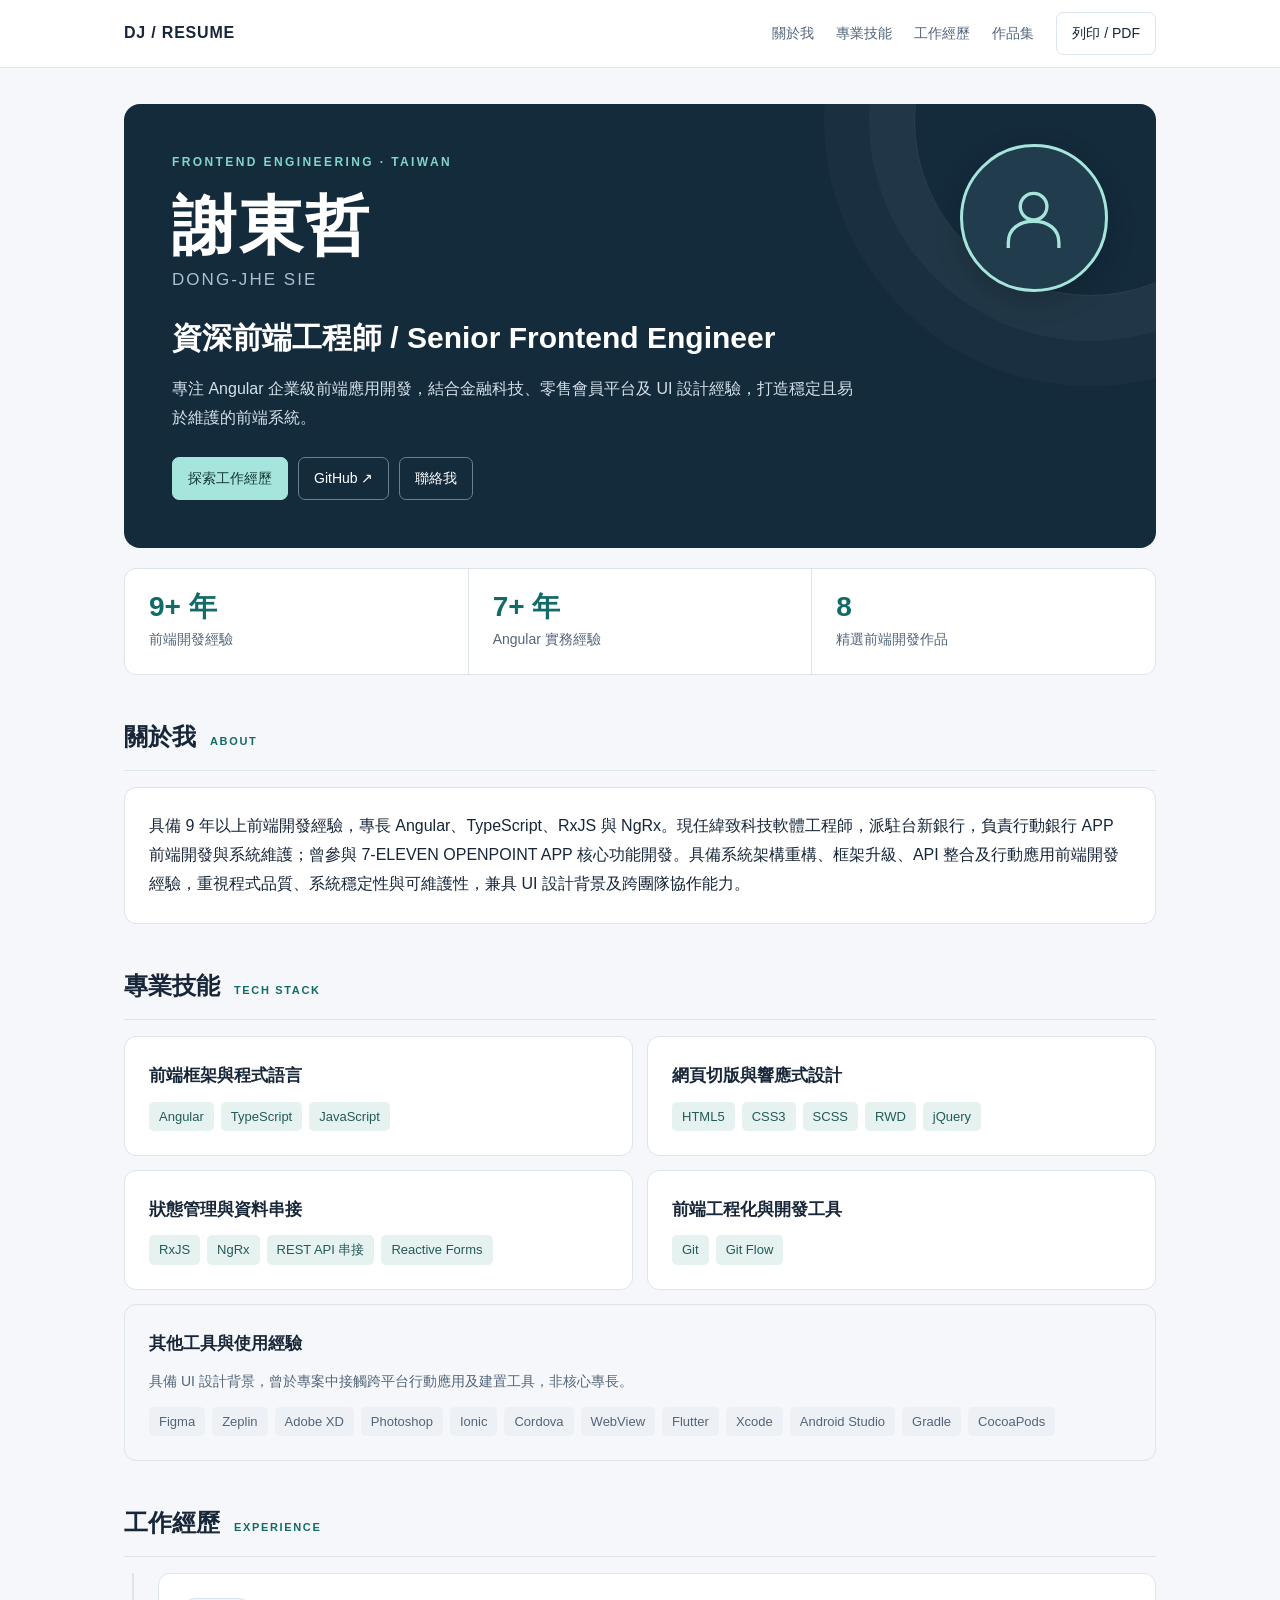
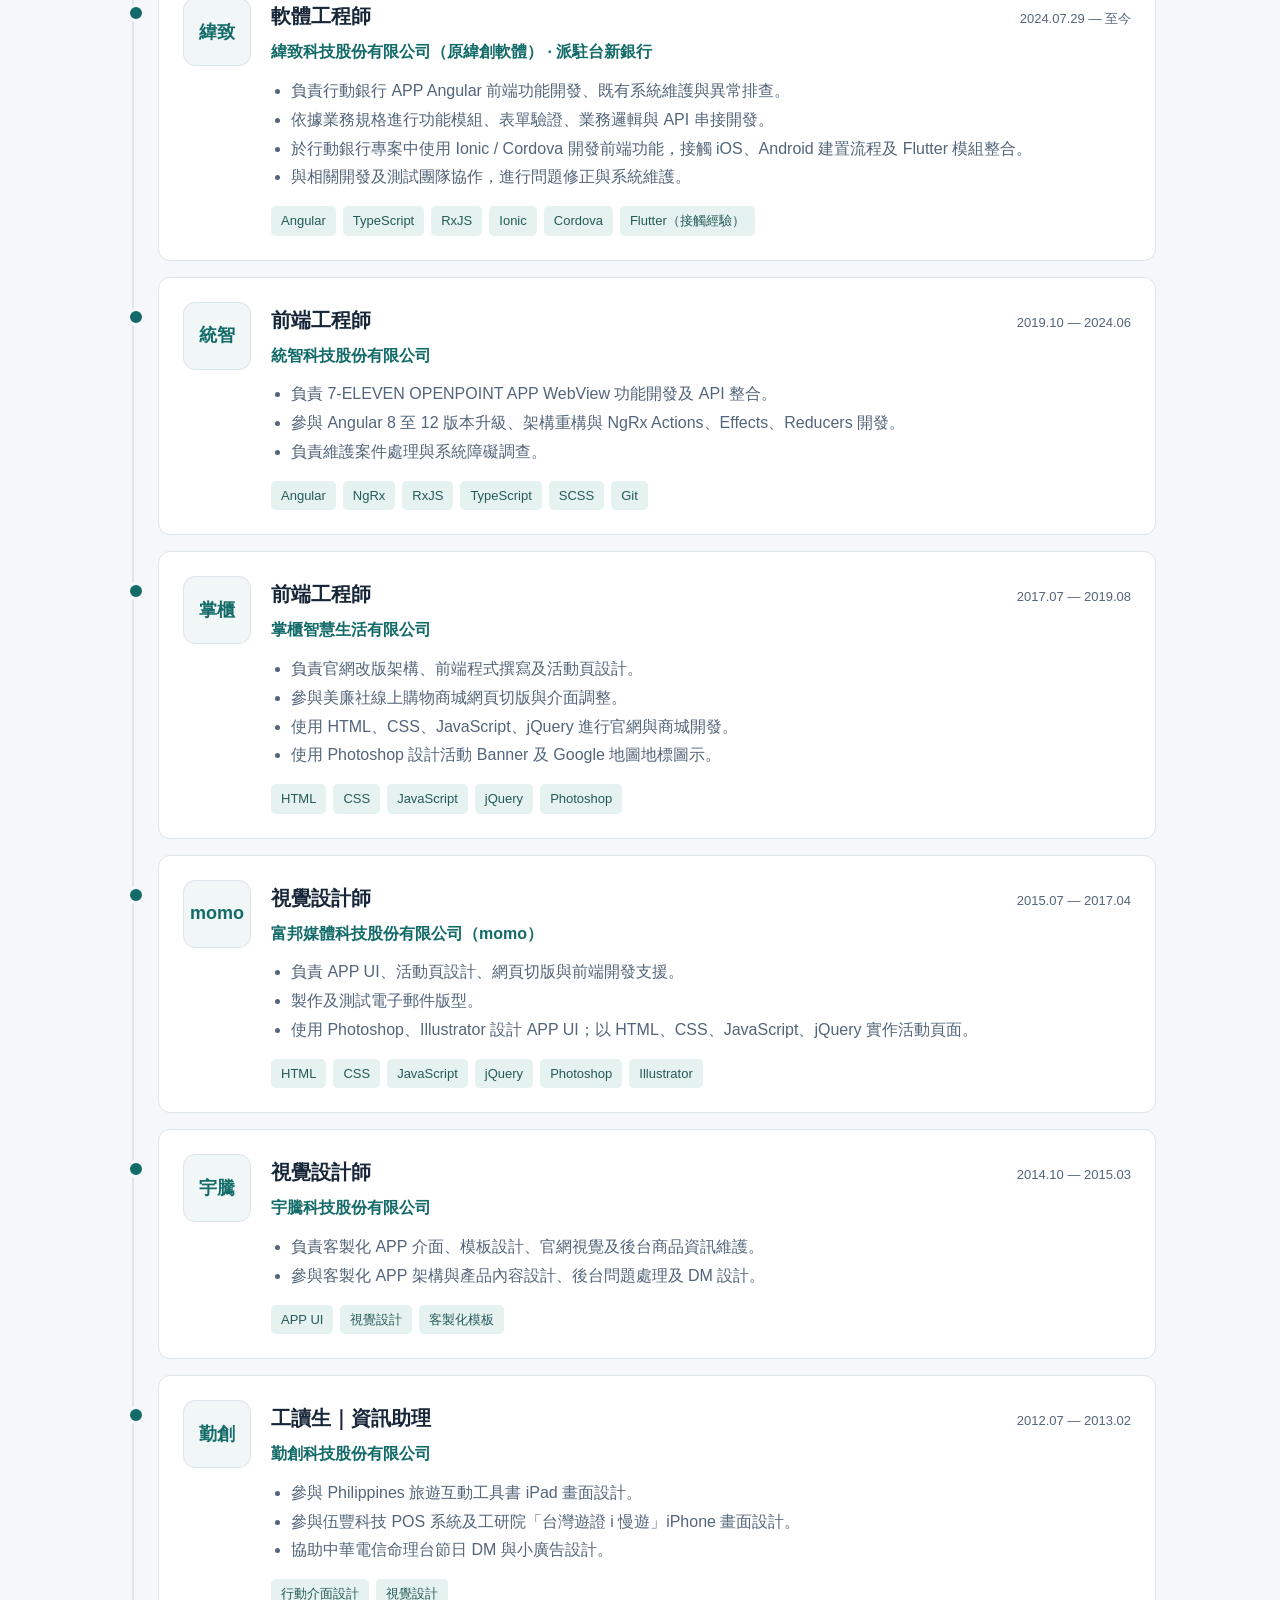
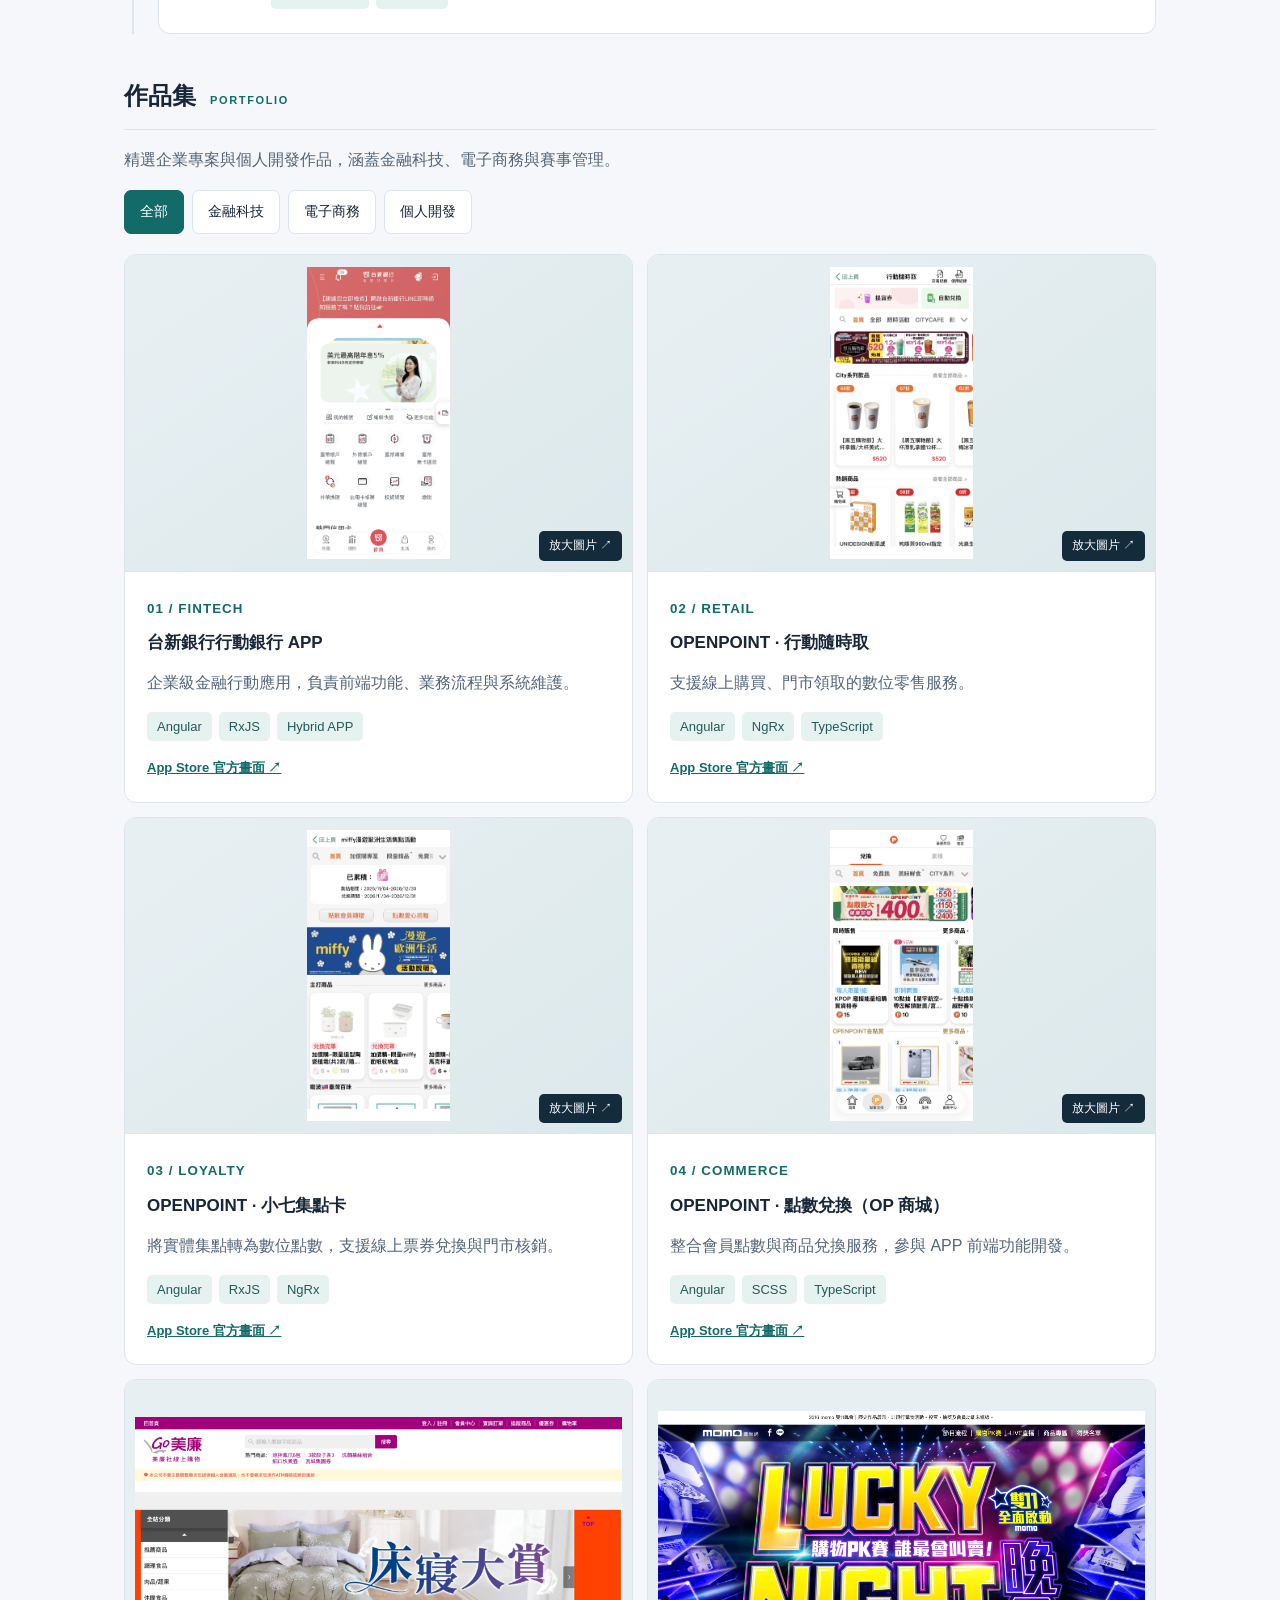
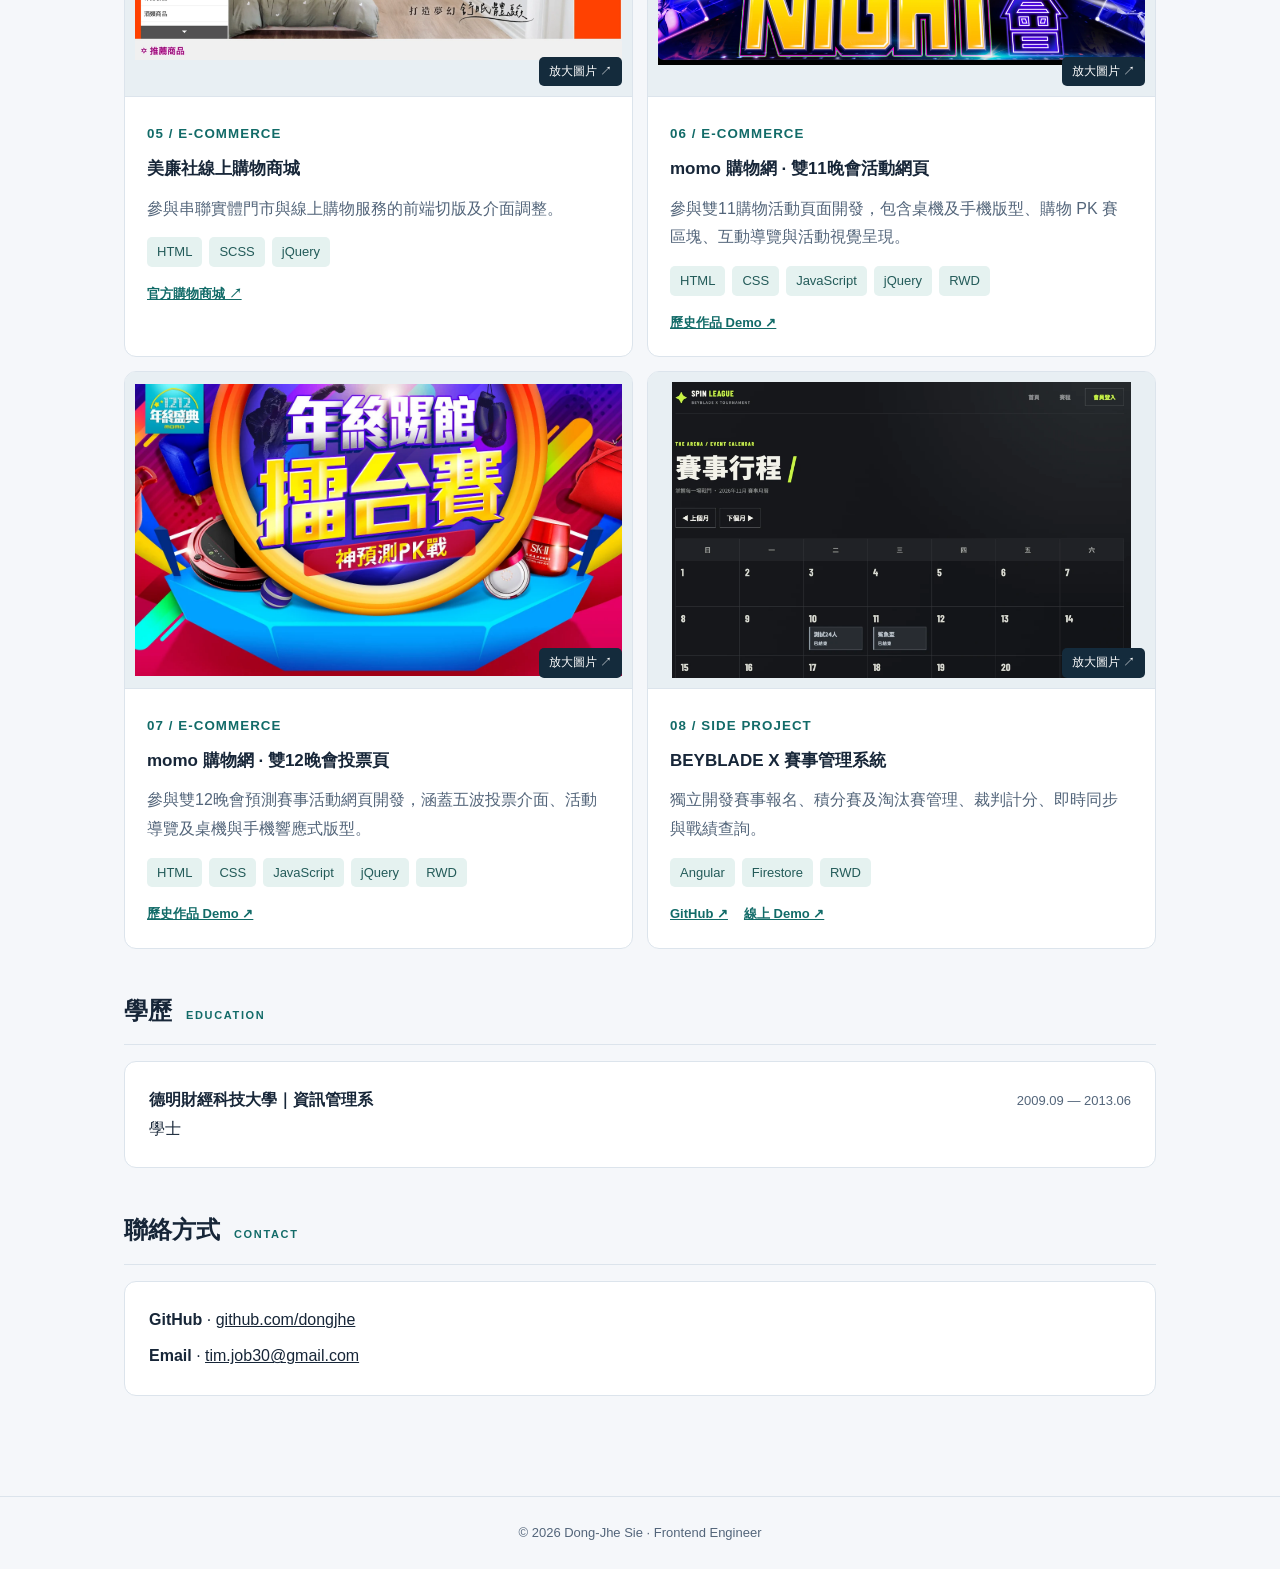
==== commit 9ba11631: "feat: add circular profile photo and showcase portfolio count" ====
--- a/index.html
+++ b/index.html
@@ -1,7 +1,7 @@
 <!doctype html>
 <html lang="zh-Hant"><head><meta charset="utf-8"><meta name="viewport" content="width=device-width, initial-scale=1"><meta name="description" content="謝東哲｜資深前端工程師，Angular、TypeScript、RxJS、金融科技與大型行動應用開發。"><title>謝東哲 | Frontend Engineer</title><style>
 :root{--bg:#f5f7fa;--paper:#fff;--ink:#172638;--muted:#53657a;--line:#dce4ec;--accent:#126b68;--soft:#e5f2f0}*{box-sizing:border-box}html{scroll-behavior:smooth}body{margin:0;background:var(--bg);color:var(--ink);font:16px/1.8 -apple-system,BlinkMacSystemFont,'Segoe UI','Noto Sans TC',sans-serif}a{color:inherit}a:focus-visible,button:focus-visible{outline:3px solid #168a85;outline-offset:4px}nav{position:sticky;top:0;background:#fff;z-index:3;border-bottom:1px solid var(--line)}.nav{max-width:1080px;margin:auto;display:flex;align-items:center;justify-content:space-between;padding:12px 24px;gap:14px}.brand{font-weight:800;letter-spacing:.05em;text-decoration:none}.links{display:flex;gap:22px;align-items:center}.links a{font-size:14px;text-decoration:none;color:var(--muted)}.links a:hover{color:var(--accent)}button,.btn{border:1px solid var(--line);background:#fff;color:var(--ink);padding:8px 15px;border-radius:7px;font:inherit;font-size:14px;cursor:pointer;text-decoration:none;display:inline-block}.primary{background:var(--accent);color:white;border-color:var(--accent)}main{max-width:1080px;margin:auto;padding:36px 24px 60px}.hero{background:#142b3c;color:white;border-radius:16px;padding:48px;position:relative;overflow:hidden}.hero:after{content:'';position:absolute;width:350px;height:350px;border:1px solid #ffffff19;border-radius:50%;right:-110px;top:-160px;box-shadow:0 0 0 45px #ffffff08,0 0 0 90px #ffffff06;pointer-events:none}.eyebrow{font-size:12px;font-weight:700;letter-spacing:.2em;text-transform:uppercase;color:#83d5cb}.hero h1{font-size:clamp(38px,6vw,64px);line-height:1.2;letter-spacing:.04em;margin:14px 0 0}.english{color:#a9c0cf;font-size:17px;letter-spacing:.12em}.hero h2{font-size:clamp(21px,3vw,30px);margin:16px 0 10px;font-weight:600}.hero p{max-width:690px;color:#d5e1e9;margin:0 0 24px}.actions{display:flex;gap:10px;flex-wrap:wrap}.hero .btn{background:transparent;color:white;border-color:#67818f}.hero .primary{background:#a5e5db;color:#143832;border-color:#a5e5db}.stats{display:grid;grid-template-columns:repeat(3,1fr);gap:1px;background:var(--line);border:1px solid var(--line);border-radius:12px;overflow:hidden;margin:20px 0 40px}.stat{background:white;padding:20px 24px}.stat strong{display:block;font-size:28px;color:var(--accent);line-height:1.3}.stat span{color:var(--muted);font-size:14px}section{scroll-margin-top:85px;margin:40px 0}.section-head{display:flex;align-items:baseline;gap:14px;margin-bottom:16px;border-bottom:1px solid var(--line);padding-bottom:12px}.section-head h2{font-size:24px;margin:0}.section-head span{font-size:11px;letter-spacing:.15em;color:var(--accent);font-weight:700}.panel{background:var(--paper);border:1px solid var(--line);border-radius:12px;padding:24px}.panel p{margin:0}.grid{display:grid;grid-template-columns:repeat(2,minmax(0,1fr));gap:14px}.skill h3,.project h3{font-size:17px;margin:0 0 10px}.tags{display:flex;gap:7px;flex-wrap:wrap}.tag{background:var(--soft);color:#235b59;font-size:13px;border-radius:5px;padding:3px 10px}.timeline{border-left:2px solid var(--line);margin-left:8px;padding-left:24px}.job{position:relative;margin-bottom:16px}.job:before{content:'';position:absolute;left:-32px;top:30px;width:12px;height:12px;background:var(--accent);border:3px solid var(--bg);border-radius:50%}.jobtop{display:flex;justify-content:space-between;align-items:baseline;gap:12px;flex-wrap:wrap}.job h3{margin:0;font-size:20px}.date{font-size:13px;color:var(--muted);font-variant-numeric:tabular-nums}.company{color:var(--accent);font-weight:650;margin:4px 0 10px}.job ul{padding-left:20px;margin:8px 0 0;color:var(--muted)}.project p{color:var(--muted);margin:0 0 14px}.project small{color:var(--accent);font-weight:700;letter-spacing:.08em}.footer{text-align:center;color:var(--muted);font-size:13px;border-top:1px solid var(--line);padding:24px}.contact a{overflow-wrap:anywhere}.contact p+p{margin-top:8px}@media(max-width:650px){.nav{padding:10px 16px}.links{gap:10px}.links a{font-size:12px}.links a:first-child,.links a:nth-child(2){display:none}main{padding:18px 14px 35px}.hero{padding:30px 23px}.grid{grid-template-columns:1fr}.stat{padding:14px 10px}.stat strong{font-size:23px}.stat span{font-size:12px}.panel{padding:18px}.timeline{padding-left:15px}.job:before{left:-23px}.section-head{gap:9px}}@media print{body{background:white;font-size:10pt}nav,.actions,.footer{display:none}main{max-width:none;padding:0}.hero{background:white;color:#172638;padding:10px 0;border-radius:0}.hero:after{display:none}.hero p,.english,.eyebrow{color:#53657a}.hero h1{font-size:30pt}.hero h2{font-size:17pt}.stats{margin:10px 0}.stat{padding:9px}.stat strong{font-size:18pt}section{margin:18px 0}.panel{padding:12px;break-inside:avoid}.section-head{margin-bottom:8px;padding-bottom:5px}.section-head h2{font-size:15pt}.job{margin-bottom:8px}.job h3{font-size:13pt}.timeline{padding-left:16px}.job:before{display:none}.tag{border:1px solid #ddd;background:white}.grid{gap:8px}a{text-decoration:none}@page{margin:13mm}}
-.portfolio-intro{color:var(--muted);margin:0 0 16px}.portfolio-filters{display:flex;flex-wrap:wrap;gap:8px;margin:0 0 20px}.portfolio-filters button[aria-pressed=true]{background:var(--accent);color:white;border-color:var(--accent)}.portfolio-card{padding:0;overflow:hidden;display:flex;flex-direction:column}.portfolio-card[hidden]{display:none}.portfolio-media{aspect-ratio:16/10;background:linear-gradient(145deg,#e8eff3,#dce9eb);display:grid;place-items:center;position:relative;border-bottom:1px solid var(--line)}.media-placeholder{display:flex;flex-direction:column;align-items:center;gap:6px;color:#597781}.media-placeholder span{font-size:11px;letter-spacing:.19em;font-weight:700}.media-placeholder small{font-size:12px;color:#627582;font-weight:400}.portfolio-body{padding:22px;flex:1}.portfolio-body h3{margin-top:6px}.project-links{display:flex;gap:16px;margin-top:15px;font-size:13px;color:var(--accent);font-weight:650}.gallery-cover{position:absolute;inset:0;width:100%;height:100%;padding:0;border:0;background:transparent;border-radius:0}.gallery-cover img{width:100%;height:100%;object-fit:contain;display:block}.gallery-count{position:absolute;bottom:10px;right:10px;background:#142b3c;color:white;padding:4px 10px;border-radius:5px;font-size:12px}.gallery-dialog{border:0;border-radius:14px;padding:18px;background:#142b3c;color:white;width:min(94vw,960px);max-height:94vh}.gallery-dialog::backdrop{background:#08121cdd}.gallery-dialog img{display:block;max-width:100%;max-height:70vh;margin:12px auto;object-fit:contain}.gallery-toolbar{display:flex;justify-content:space-between;align-items:center;gap:10px}.gallery-dialog button{background:#294455;color:white;border-color:#67818f}.gallery-controls{display:flex;justify-content:center;align-items:center;gap:12px}.gallery-dialog button:disabled{opacity:.4;cursor:default}@media print{.portfolio-filters,.portfolio-media,.gallery-dialog,.project-links{display:none!important}.portfolio-card[hidden]{display:block}.portfolio-body{padding:12px}}.official-preview{text-decoration:none;position:absolute;inset:0;justify-content:center;transition:background .18s}.official-preview:hover{background:#ffffff70}.official-preview small{color:var(--accent);font-weight:650}.mobile-cover .gallery-cover{padding:12px;background:linear-gradient(145deg,#e8eff3,#dce9eb)}.mobile-cover .gallery-cover img{transition:transform .2s;object-fit:contain}.mobile-cover .gallery-cover:hover img{transform:scale(1.04)}.mobile-cover{overflow:hidden}.desktop-cover .gallery-cover{padding:10px;background:#e8eff3}.desktop-cover .gallery-cover img{object-fit:contain;transition:transform .2s}.desktop-cover .gallery-cover:hover img{transform:scale(1.03)}.desktop-cover{overflow:hidden}.company-job{display:grid;grid-template-columns:68px minmax(0,1fr);gap:20px}.company-logo{width:68px;height:68px;border:1px solid var(--line);border-radius:12px;background:#f1f6f7;display:grid;place-items:center;position:relative;color:var(--accent);font-size:18px;font-weight:800;overflow:hidden}.company-logo img{display:none;width:100%;height:100%;object-fit:contain;padding:5px;background:white}.company-logo.has-logo img{display:block}.company-logo.has-logo span{display:none}.job-tags{margin-top:14px}.job-content{min-width:0}@media(max-width:650px){.company-job{grid-template-columns:46px minmax(0,1fr);gap:12px}.company-logo{width:46px;height:46px;font-size:14px}.company-job .jobtop{gap:2px;flex-direction:column}}@media print{.company-job{grid-template-columns:44px 1fr;gap:10px}.company-logo{width:44px;height:44px;font-size:12px}}.supporting-skills{margin-top:14px;background:transparent}.supporting-skills p{font-size:14px;color:var(--muted);margin:0 0 12px}.supporting-skills .tag{background:#edf1f5;color:var(--muted)}#momo-demo-link[hidden],#momo-demo-pending[hidden]{display:none!important}#momo1212-demo-link[hidden],#momo1212-demo-pending[hidden]{display:none!important}</style></head><body><nav><div class="nav"><a class="brand" href="#top">DJ / RESUME</a><div class="links"><a href="#about">關於我</a><a href="#skills">專業技能</a><a href="#experience">工作經歷</a><a href="#projects">作品集</a><button type="button" onclick="window.print()">列印 / PDF</button></div></div></nav><main id="top"><header class="hero"><div class="eyebrow">Frontend Engineering · Taiwan</div><h1>謝東哲</h1><div class="english">DONG-JHE SIE</div><h2>資深前端工程師 <span lang="en">/ Senior Frontend Engineer</span></h2><p>專注 Angular 企業級前端應用開發，結合金融科技、零售會員平台及 UI 設計經驗，打造穩定且易於維護的前端系統。</p><div class="actions"><a class="btn primary" href="#experience">探索工作經歷</a><a class="btn" href="https://github.com/dongjhe" target="_blank" rel="noopener noreferrer">GitHub ↗</a><a class="btn" href="#contact">聯絡我</a></div></header><div class="stats"><div class="stat"><strong>9+ 年</strong><span>前端開發經驗</span></div><div class="stat"><strong>7+ 年</strong><span>Angular 實務經驗</span></div><div class="stat"><strong>FinTech</strong><span>金融與零售系統</span></div></div>
+.portfolio-intro{color:var(--muted);margin:0 0 16px}.portfolio-filters{display:flex;flex-wrap:wrap;gap:8px;margin:0 0 20px}.portfolio-filters button[aria-pressed=true]{background:var(--accent);color:white;border-color:var(--accent)}.portfolio-card{padding:0;overflow:hidden;display:flex;flex-direction:column}.portfolio-card[hidden]{display:none}.portfolio-media{aspect-ratio:16/10;background:linear-gradient(145deg,#e8eff3,#dce9eb);display:grid;place-items:center;position:relative;border-bottom:1px solid var(--line)}.media-placeholder{display:flex;flex-direction:column;align-items:center;gap:6px;color:#597781}.media-placeholder span{font-size:11px;letter-spacing:.19em;font-weight:700}.media-placeholder small{font-size:12px;color:#627582;font-weight:400}.portfolio-body{padding:22px;flex:1}.portfolio-body h3{margin-top:6px}.project-links{display:flex;gap:16px;margin-top:15px;font-size:13px;color:var(--accent);font-weight:650}.gallery-cover{position:absolute;inset:0;width:100%;height:100%;padding:0;border:0;background:transparent;border-radius:0}.gallery-cover img{width:100%;height:100%;object-fit:contain;display:block}.gallery-count{position:absolute;bottom:10px;right:10px;background:#142b3c;color:white;padding:4px 10px;border-radius:5px;font-size:12px}.gallery-dialog{border:0;border-radius:14px;padding:18px;background:#142b3c;color:white;width:min(94vw,960px);max-height:94vh}.gallery-dialog::backdrop{background:#08121cdd}.gallery-dialog img{display:block;max-width:100%;max-height:70vh;margin:12px auto;object-fit:contain}.gallery-toolbar{display:flex;justify-content:space-between;align-items:center;gap:10px}.gallery-dialog button{background:#294455;color:white;border-color:#67818f}.gallery-controls{display:flex;justify-content:center;align-items:center;gap:12px}.gallery-dialog button:disabled{opacity:.4;cursor:default}@media print{.portfolio-filters,.portfolio-media,.gallery-dialog,.project-links{display:none!important}.portfolio-card[hidden]{display:block}.portfolio-body{padding:12px}}.official-preview{text-decoration:none;position:absolute;inset:0;justify-content:center;transition:background .18s}.official-preview:hover{background:#ffffff70}.official-preview small{color:var(--accent);font-weight:650}.mobile-cover .gallery-cover{padding:12px;background:linear-gradient(145deg,#e8eff3,#dce9eb)}.mobile-cover .gallery-cover img{transition:transform .2s;object-fit:contain}.mobile-cover .gallery-cover:hover img{transform:scale(1.04)}.mobile-cover{overflow:hidden}.desktop-cover .gallery-cover{padding:10px;background:#e8eff3}.desktop-cover .gallery-cover img{object-fit:contain;transition:transform .2s}.desktop-cover .gallery-cover:hover img{transform:scale(1.03)}.desktop-cover{overflow:hidden}.company-job{display:grid;grid-template-columns:68px minmax(0,1fr);gap:20px}.company-logo{width:68px;height:68px;border:1px solid var(--line);border-radius:12px;background:#f1f6f7;display:grid;place-items:center;position:relative;color:var(--accent);font-size:18px;font-weight:800;overflow:hidden}.company-logo img{display:none;width:100%;height:100%;object-fit:contain;padding:5px;background:white}.company-logo.has-logo img{display:block}.company-logo.has-logo span{display:none}.job-tags{margin-top:14px}.job-content{min-width:0}@media(max-width:650px){.company-job{grid-template-columns:46px minmax(0,1fr);gap:12px}.company-logo{width:46px;height:46px;font-size:14px}.company-job .jobtop{gap:2px;flex-direction:column}}@media print{.company-job{grid-template-columns:44px 1fr;gap:10px}.company-logo{width:44px;height:44px;font-size:12px}}.supporting-skills{margin-top:14px;background:transparent}.supporting-skills p{font-size:14px;color:var(--muted);margin:0 0 12px}.supporting-skills .tag{background:#edf1f5;color:var(--muted)}#momo-demo-link[hidden],#momo-demo-pending[hidden]{display:none!important}#momo1212-demo-link[hidden],#momo1212-demo-pending[hidden]{display:none!important}.hero-avatar{position:absolute;right:48px;top:40px;width:148px;height:148px;border-radius:50%;border:3px solid #a5e5db;background:#203c4d;overflow:hidden;display:grid;place-items:center;z-index:2;box-shadow:0 8px 28px #0003}.hero-avatar img{display:none;width:100%;height:100%;object-fit:cover;object-position:center}.hero-avatar.has-photo img{display:block}.hero-avatar.has-photo .avatar-placeholder{display:none}.avatar-placeholder{width:60%;color:#a5e5db}.avatar-placeholder svg{display:block;width:100%}.hero h1,.hero .english,.hero .eyebrow{padding-right:160px}@media(max-width:650px){.hero-avatar{width:84px;height:84px;right:22px;top:25px;border-width:2px}.hero h1,.hero .english,.hero .eyebrow{padding-right:92px}}@media print{.hero-avatar{width:76px;height:76px;top:0;right:0;box-shadow:none}.hero h1,.hero .english,.hero .eyebrow{padding-right:90px}}</style></head><body><nav><div class="nav"><a class="brand" href="#top">DJ / RESUME</a><div class="links"><a href="#about">關於我</a><a href="#skills">專業技能</a><a href="#experience">工作經歷</a><a href="#projects">作品集</a><button type="button" onclick="window.print()">列印 / PDF</button></div></div></nav><main id="top"><header class="hero"><div class="hero-avatar"><span class="avatar-placeholder" aria-hidden="true"><svg viewBox="0 0 64 64" fill="none" stroke="currentColor" stroke-width="2.5"><circle cx="32" cy="23" r="10"/><path d="M13 54v-4c0-10 8-16 19-16s19 6 19 16v4"/></svg></span><img src="assets/profile.webp" alt="謝東哲個人照片" onload="this.parentElement.classList.add('has-photo')" onerror="this.remove()"></div><div class="eyebrow">Frontend Engineering · Taiwan</div><h1>謝東哲</h1><div class="english">DONG-JHE SIE</div><h2>資深前端工程師 <span lang="en">/ Senior Frontend Engineer</span></h2><p>專注 Angular 企業級前端應用開發，結合金融科技、零售會員平台及 UI 設計經驗，打造穩定且易於維護的前端系統。</p><div class="actions"><a class="btn primary" href="#experience">探索工作經歷</a><a class="btn" href="https://github.com/dongjhe" target="_blank" rel="noopener noreferrer">GitHub ↗</a><a class="btn" href="#contact">聯絡我</a></div></header><div class="stats"><div class="stat"><strong>9+ 年</strong><span>前端開發經驗</span></div><div class="stat"><strong>7+ 年</strong><span>Angular 實務經驗</span></div><div class="stat"><strong>8</strong><span>精選前端開發作品</span></div></div>
 <section id="about"><div class="section-head"><h2>關於我</h2><span>ABOUT</span></div><div class="panel"><p>具備 9 年以上前端開發經驗，專長 Angular、TypeScript、RxJS 與 NgRx。現任緯致科技軟體工程師，派駐台新銀行，負責行動銀行 APP 前端開發與系統維護；曾參與 7-ELEVEN OPENPOINT APP 核心功能開發。具備系統架構重構、框架升級、API 整合及行動應用前端開發經驗，重視程式品質、系統穩定性與可維護性，兼具 UI 設計背景及跨團隊協作能力。</p></div></section>
 <section id="skills"><div class="section-head"><h2>專業技能</h2><span>TECH STACK</span></div><div class="grid"><div class="panel skill"><h3>前端框架與程式語言</h3><div class="tags"><span class="tag">Angular</span><span class="tag">TypeScript</span><span class="tag">JavaScript</span></div></div><div class="panel skill"><h3>網頁切版與響應式設計</h3><div class="tags"><span class="tag">HTML5</span><span class="tag">CSS3</span><span class="tag">SCSS</span><span class="tag">RWD</span><span class="tag">jQuery</span></div></div><div class="panel skill"><h3>狀態管理與資料串接</h3><div class="tags"><span class="tag">RxJS</span><span class="tag">NgRx</span><span class="tag">REST API 串接</span><span class="tag">Reactive Forms</span></div></div><div class="panel skill"><h3>前端工程化與開發工具</h3><div class="tags"><span class="tag">Git</span><span class="tag">Git Flow</span></div></div></div><div class="panel skill supporting-skills"><h3>其他工具與使用經驗</h3><p>具備 UI 設計背景，曾於專案中接觸跨平台行動應用及建置工具，非核心專長。</p><div class="tags"><span class="tag">Figma</span><span class="tag">Zeplin</span><span class="tag">Adobe XD</span><span class="tag">Photoshop</span><span class="tag">Ionic</span><span class="tag">Cordova</span><span class="tag">WebView</span><span class="tag">Flutter</span><span class="tag">Xcode</span><span class="tag">Android Studio</span><span class="tag">Gradle</span><span class="tag">CocoaPods</span></div></div></section>
 <section id="experience"><div class="section-head"><h2>工作經歷</h2><span>EXPERIENCE</span></div><div class="timeline"><article class="panel job company-job"><div class="company-logo" aria-hidden="true"><span>緯致</span><img src="https://www.wits.com/media/images/e8559a55-4f02-4f4.b476e5d1.fill-813x401-c100.format-jpeg.jpg" alt="" referrerpolicy="no-referrer" onload="this.parentElement.classList.add('has-logo')" onerror="this.remove()"></div><div class="job-content"><div class="jobtop"><h3>軟體工程師</h3><span class="date">2024.07.29 — 至今</span></div><div class="company">緯致科技股份有限公司（原緯創軟體） · 派駐台新銀行</div><ul><li>負責行動銀行 APP Angular 前端功能開發、既有系統維護與異常排查。</li><li>依據業務規格進行功能模組、表單驗證、業務邏輯與 API 串接開發。</li><li>於行動銀行專案中使用 Ionic / Cordova 開發前端功能，接觸 iOS、Android 建置流程及 Flutter 模組整合。</li><li>與相關開發及測試團隊協作，進行問題修正與系統維護。</li></ul><div class="tags job-tags"><span class="tag">Angular</span><span class="tag">TypeScript</span><span class="tag">RxJS</span><span class="tag">Ionic</span><span class="tag">Cordova</span><span class="tag">Flutter（接觸經驗）</span></div></div></article><article class="panel job company-job"><div class="company-logo" aria-hidden="true"><span>統智</span><img src="https://storage.quickclick.cc/library/25399/phone-1731663703796.jpg" alt="" referrerpolicy="no-referrer" onload="this.parentElement.classList.add('has-logo')" onerror="this.remove()"></div><div class="job-content"><div class="jobtop"><h3>前端工程師</h3><span class="date">2019.10 — 2024.06</span></div><div class="company">統智科技股份有限公司</div><ul><li>負責 7-ELEVEN OPENPOINT APP WebView 功能開發及 API 整合。</li><li>參與 Angular 8 至 12 版本升級、架構重構與 NgRx Actions、Effects、Reducers 開發。</li><li>負責維護案件處理與系統障礙調查。</li></ul><div class="tags job-tags"><span class="tag">Angular</span><span class="tag">NgRx</span><span class="tag">RxJS</span><span class="tag">TypeScript</span><span class="tag">SCSS</span><span class="tag">Git</span></div></div></article><article class="panel job company-job"><div class="company-logo" aria-hidden="true"><span>掌櫃</span><img src="https://s3cdn.yourator.co/companies/logos/000/000/617/thumb/602586ba5bdaded4122feb9a5ea5ee1e01f8c6bf.jpg" alt="" referrerpolicy="no-referrer" onload="this.parentElement.classList.add('has-logo')" onerror="this.remove()"></div><div class="job-content"><div class="jobtop"><h3>前端工程師</h3><span class="date">2017.07 — 2019.08</span></div><div class="company">掌櫃智慧生活有限公司</div><ul><li>負責官網改版架構、前端程式撰寫及活動頁設計。</li><li>參與美廉社線上購物商城網頁切版與介面調整。</li><li>使用 HTML、CSS、JavaScript、jQuery 進行官網與商城開發。</li><li>使用 Photoshop 設計活動 Banner 及 Google 地圖地標圖示。</li></ul><div class="tags job-tags"><span class="tag">HTML</span><span class="tag">CSS</span><span class="tag">JavaScript</span><span class="tag">jQuery</span><span class="tag">Photoshop</span></div></div></article><article class="panel job company-job"><div class="company-logo" aria-hidden="true"><span>momo</span><img src="https://upload.wikimedia.org/wikipedia/commons/f/fa/Momo_Logo.svg" alt="" referrerpolicy="no-referrer" onload="this.parentElement.classList.add('has-logo')" onerror="this.remove()"></div><div class="job-content"><div class="jobtop"><h3>視覺設計師</h3><span class="date">2015.07 — 2017.04</span></div><div class="company">富邦媒體科技股份有限公司（momo）</div><ul><li>負責 APP UI、活動頁設計、網頁切版與前端開發支援。</li><li>製作及測試電子郵件版型。</li><li>使用 Photoshop、Illustrator 設計 APP UI；以 HTML、CSS、JavaScript、jQuery 實作活動頁面。</li></ul><div class="tags job-tags"><span class="tag">HTML</span><span class="tag">CSS</span><span class="tag">JavaScript</span><span class="tag">jQuery</span><span class="tag">Photoshop</span><span class="tag">Illustrator</span></div></div></article><article class="panel job company-job"><div class="company-logo" aria-hidden="true"><span>宇騰</span><img src="assets/logos/yuteng.webp" alt="" onload="this.parentElement.classList.add('has-logo')" onerror="this.remove()"></div><div class="job-content"><div class="jobtop"><h3>視覺設計師</h3><span class="date">2014.10 — 2015.03</span></div><div class="company">宇騰科技股份有限公司</div><ul><li>負責客製化 APP 介面、模板設計、官網視覺及後台商品資訊維護。</li><li>參與客製化 APP 架構與產品內容設計、後台問題處理及 DM 設計。</li></ul><div class="tags job-tags"><span class="tag">APP UI</span><span class="tag">視覺設計</span><span class="tag">客製化模板</span></div></div></article><article class="panel job company-job"><div class="company-logo" aria-hidden="true"><span>勤創</span><img src="assets/logos/qinchuan.webp" alt="" onload="this.parentElement.classList.add('has-logo')" onerror="this.remove()"></div><div class="job-content"><div class="jobtop"><h3>工讀生｜資訊助理</h3><span class="date">2012.07 — 2013.02</span></div><div class="company">勤創科技股份有限公司</div><ul><li>參與 Philippines 旅遊互動工具書 iPad 畫面設計。</li><li>參與伍豐科技 POS 系統及工研院「台灣遊證 i 慢遊」iPhone 畫面設計。</li><li>協助中華電信命理台節日 DM 與小廣告設計。</li></ul><div class="tags job-tags"><span class="tag">行動介面設計</span><span class="tag">視覺設計</span></div></div></article></div></section>
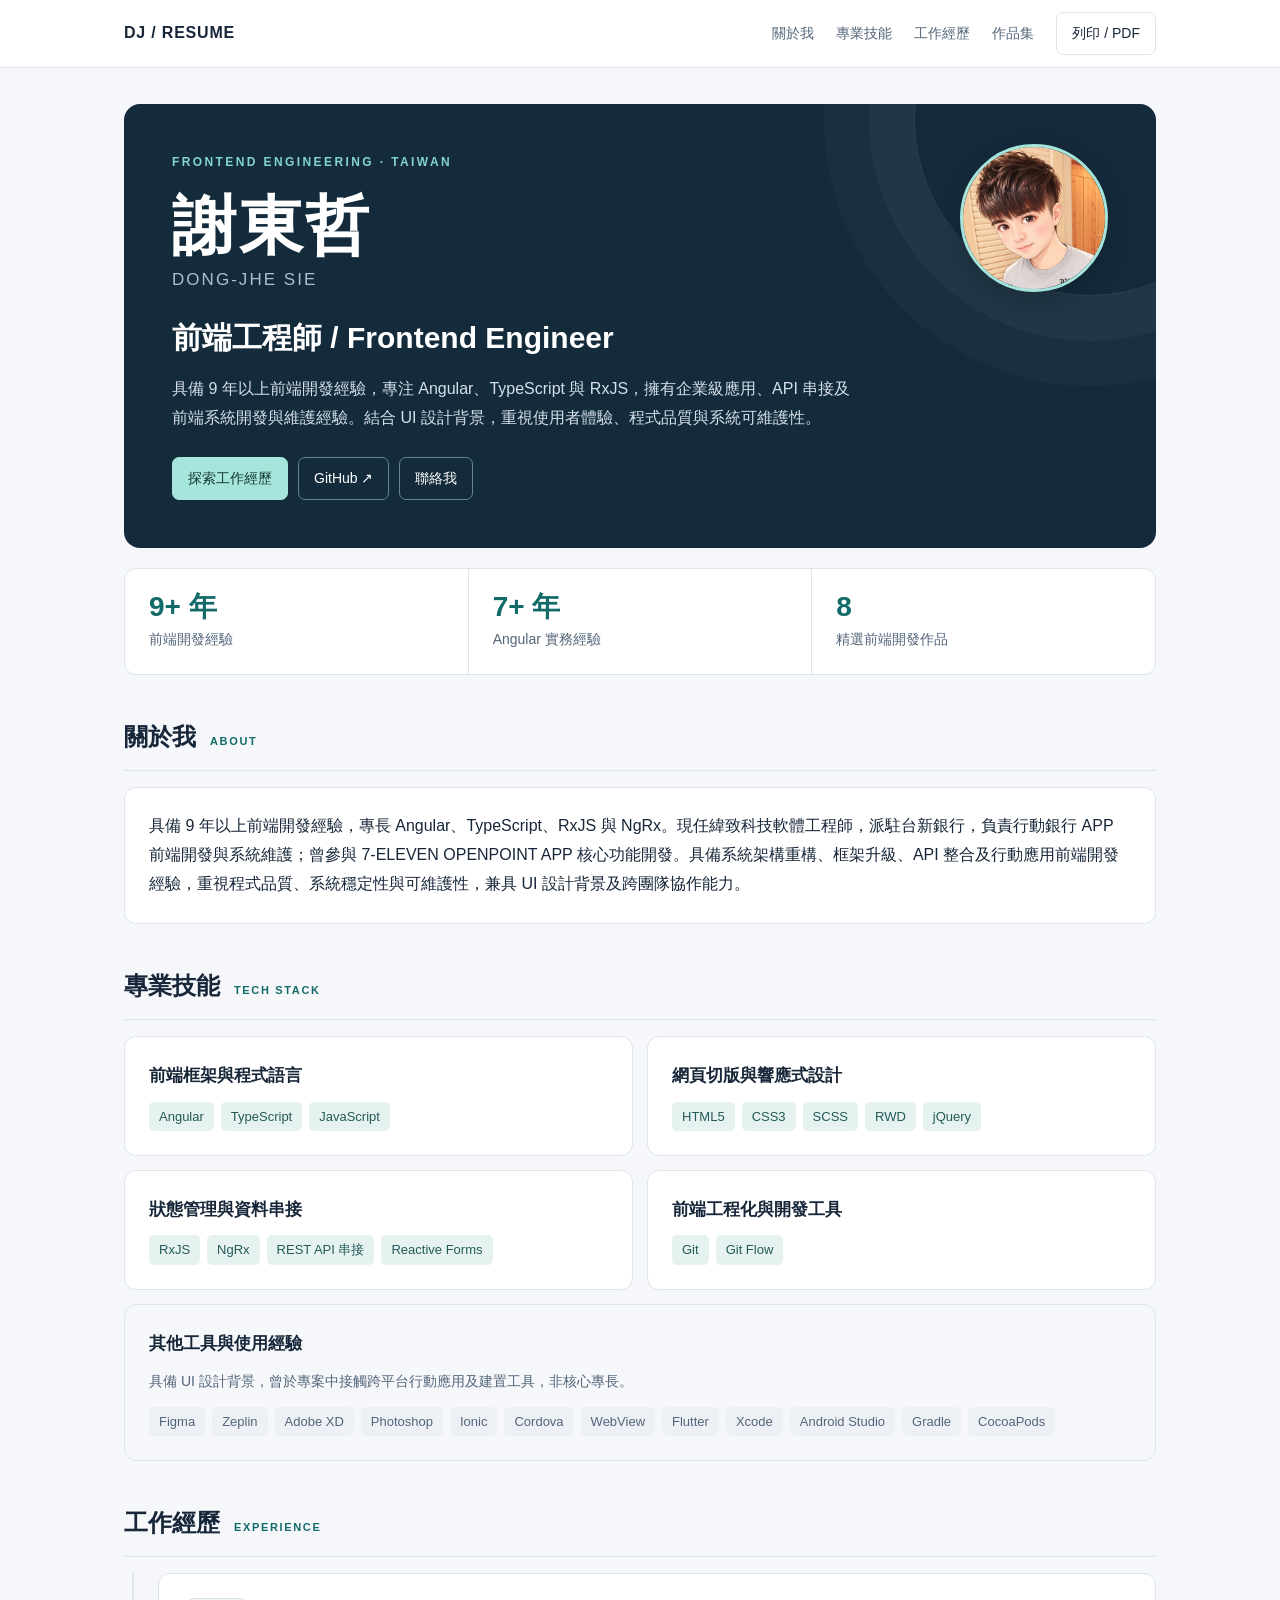
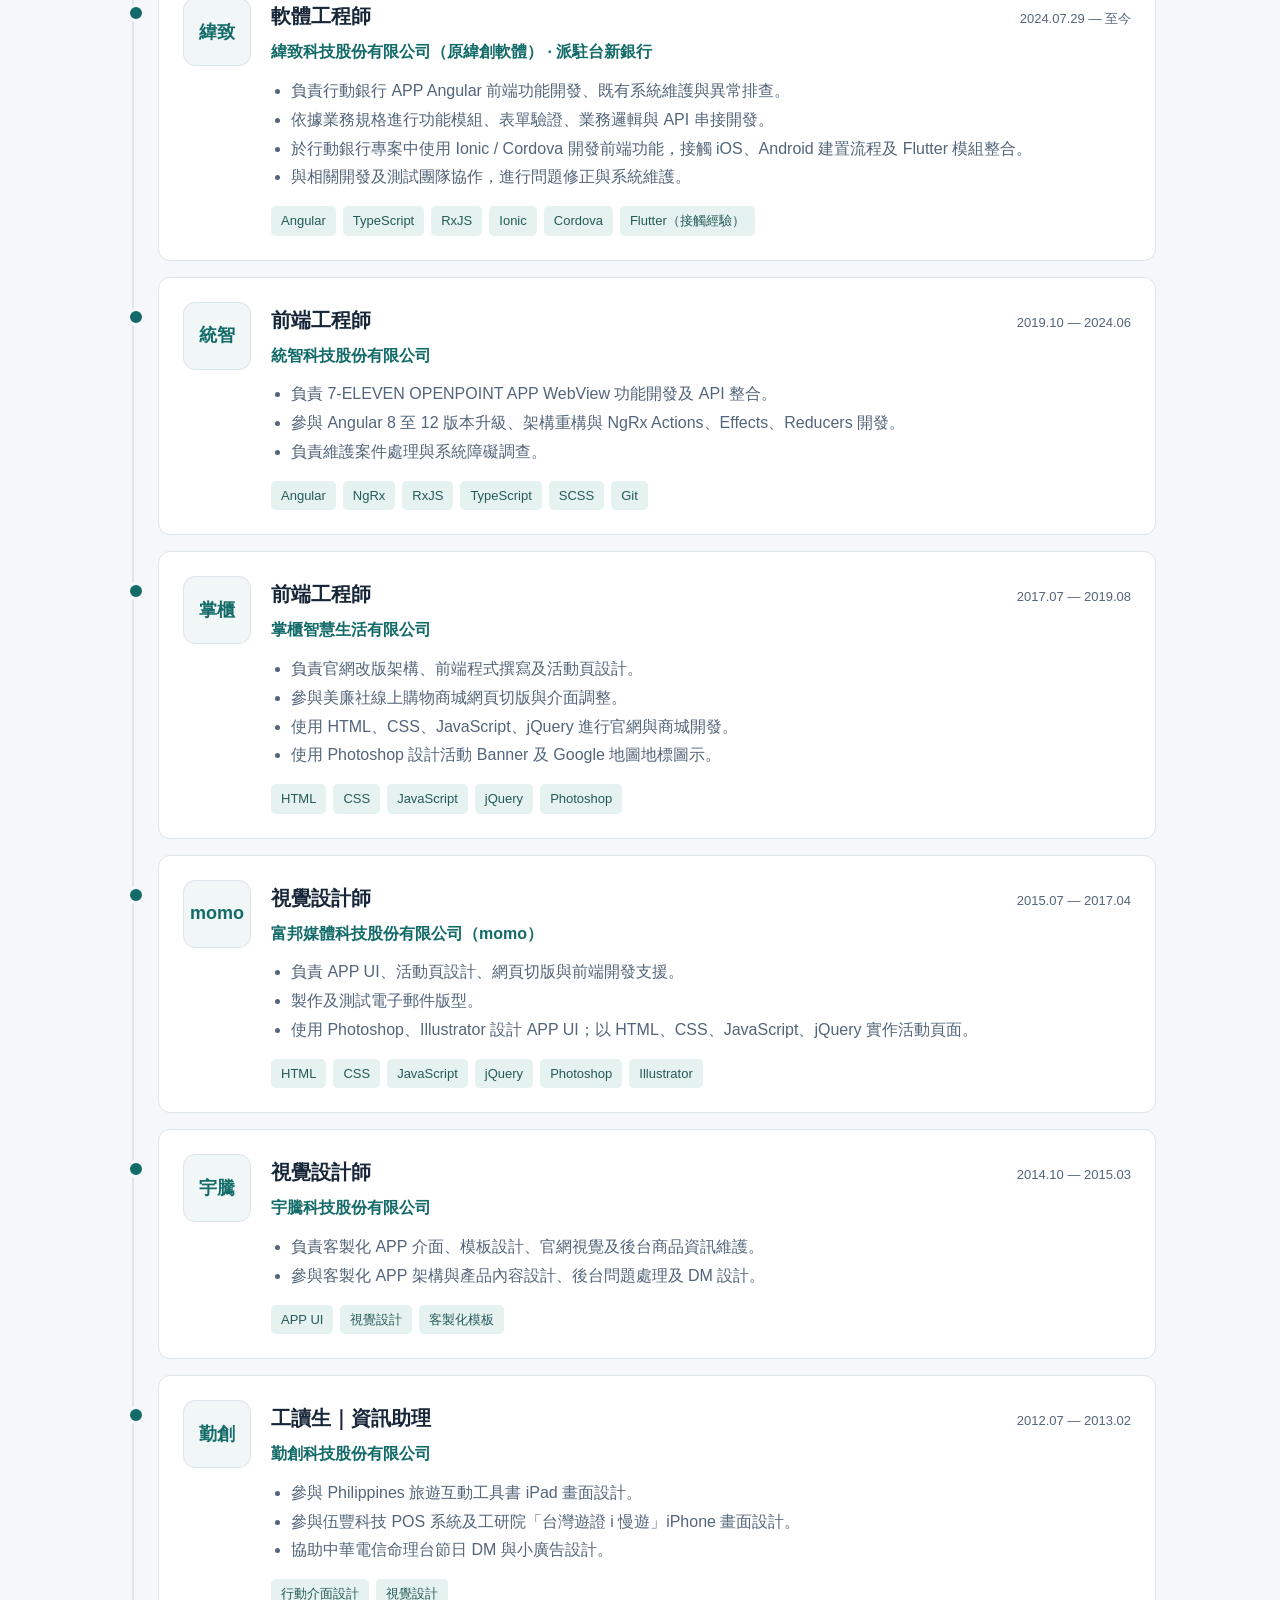
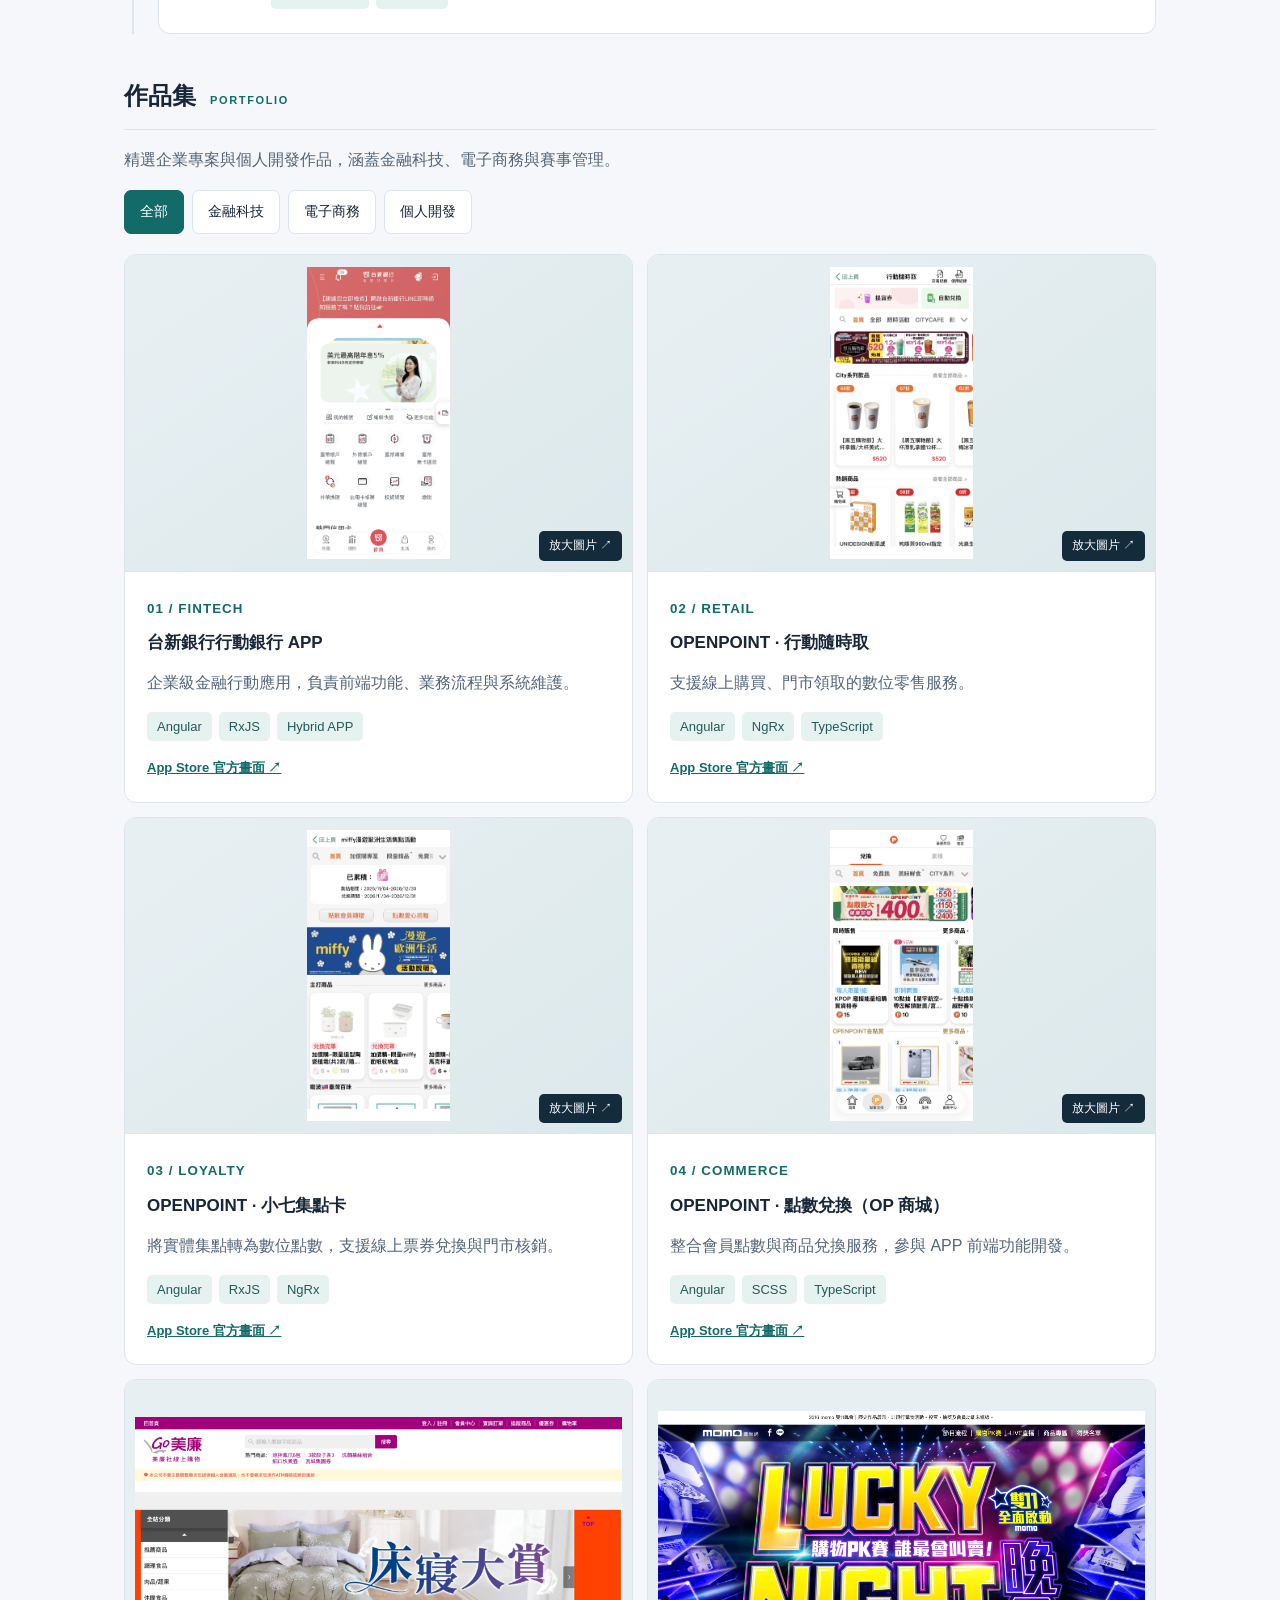
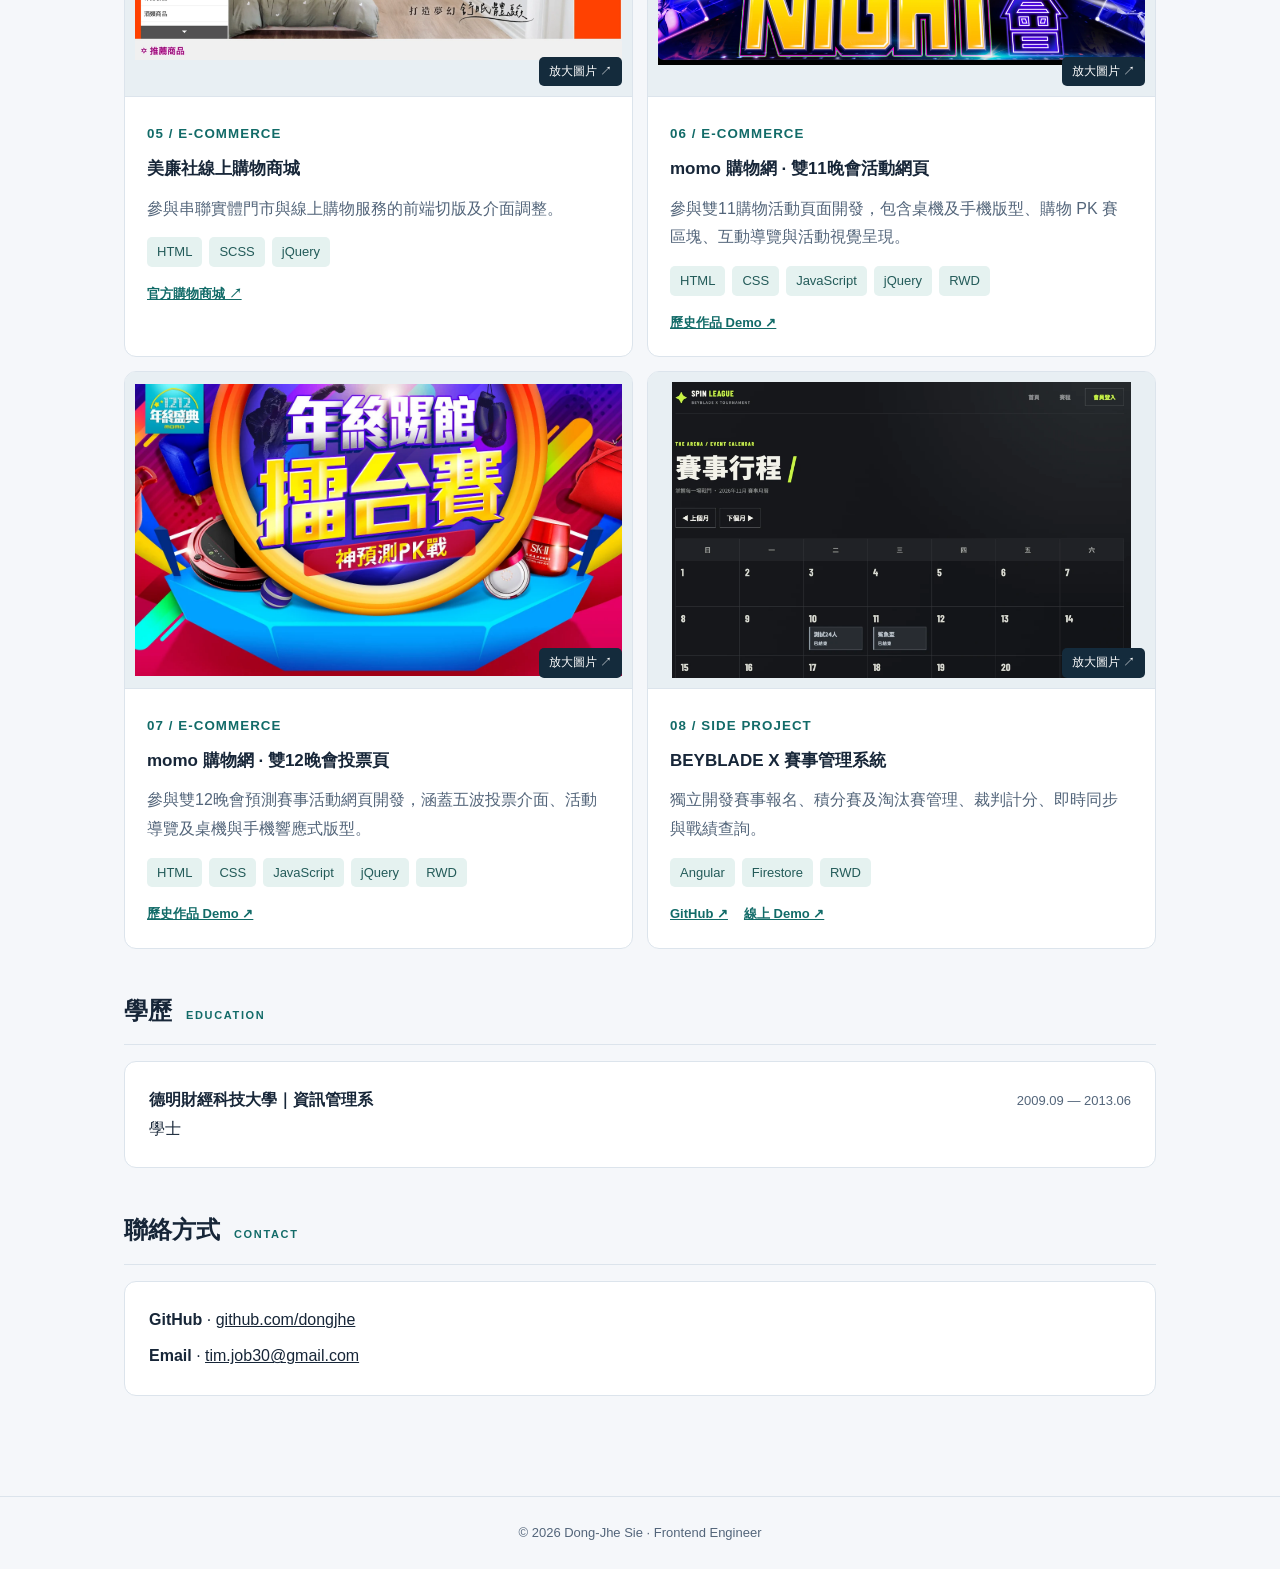
==== commit 7ad49c6a: "refactor: simplify frontend engineer title and refine professional introduction" ====
--- a/index.html
+++ b/index.html
@@ -1,7 +1,7 @@
 <!doctype html>
-<html lang="zh-Hant"><head><meta charset="utf-8"><meta name="viewport" content="width=device-width, initial-scale=1"><meta name="description" content="謝東哲｜資深前端工程師，Angular、TypeScript、RxJS、金融科技與大型行動應用開發。"><title>謝東哲 | Frontend Engineer</title><style>
+<html lang="zh-Hant"><head><meta charset="utf-8"><meta name="viewport" content="width=device-width, initial-scale=1"><meta name="description" content="謝東哲｜前端工程師，Angular、TypeScript、RxJS、金融科技與大型行動應用開發。"><title>謝東哲 | Frontend Engineer</title><style>
 :root{--bg:#f5f7fa;--paper:#fff;--ink:#172638;--muted:#53657a;--line:#dce4ec;--accent:#126b68;--soft:#e5f2f0}*{box-sizing:border-box}html{scroll-behavior:smooth}body{margin:0;background:var(--bg);color:var(--ink);font:16px/1.8 -apple-system,BlinkMacSystemFont,'Segoe UI','Noto Sans TC',sans-serif}a{color:inherit}a:focus-visible,button:focus-visible{outline:3px solid #168a85;outline-offset:4px}nav{position:sticky;top:0;background:#fff;z-index:3;border-bottom:1px solid var(--line)}.nav{max-width:1080px;margin:auto;display:flex;align-items:center;justify-content:space-between;padding:12px 24px;gap:14px}.brand{font-weight:800;letter-spacing:.05em;text-decoration:none}.links{display:flex;gap:22px;align-items:center}.links a{font-size:14px;text-decoration:none;color:var(--muted)}.links a:hover{color:var(--accent)}button,.btn{border:1px solid var(--line);background:#fff;color:var(--ink);padding:8px 15px;border-radius:7px;font:inherit;font-size:14px;cursor:pointer;text-decoration:none;display:inline-block}.primary{background:var(--accent);color:white;border-color:var(--accent)}main{max-width:1080px;margin:auto;padding:36px 24px 60px}.hero{background:#142b3c;color:white;border-radius:16px;padding:48px;position:relative;overflow:hidden}.hero:after{content:'';position:absolute;width:350px;height:350px;border:1px solid #ffffff19;border-radius:50%;right:-110px;top:-160px;box-shadow:0 0 0 45px #ffffff08,0 0 0 90px #ffffff06;pointer-events:none}.eyebrow{font-size:12px;font-weight:700;letter-spacing:.2em;text-transform:uppercase;color:#83d5cb}.hero h1{font-size:clamp(38px,6vw,64px);line-height:1.2;letter-spacing:.04em;margin:14px 0 0}.english{color:#a9c0cf;font-size:17px;letter-spacing:.12em}.hero h2{font-size:clamp(21px,3vw,30px);margin:16px 0 10px;font-weight:600}.hero p{max-width:690px;color:#d5e1e9;margin:0 0 24px}.actions{display:flex;gap:10px;flex-wrap:wrap}.hero .btn{background:transparent;color:white;border-color:#67818f}.hero .primary{background:#a5e5db;color:#143832;border-color:#a5e5db}.stats{display:grid;grid-template-columns:repeat(3,1fr);gap:1px;background:var(--line);border:1px solid var(--line);border-radius:12px;overflow:hidden;margin:20px 0 40px}.stat{background:white;padding:20px 24px}.stat strong{display:block;font-size:28px;color:var(--accent);line-height:1.3}.stat span{color:var(--muted);font-size:14px}section{scroll-margin-top:85px;margin:40px 0}.section-head{display:flex;align-items:baseline;gap:14px;margin-bottom:16px;border-bottom:1px solid var(--line);padding-bottom:12px}.section-head h2{font-size:24px;margin:0}.section-head span{font-size:11px;letter-spacing:.15em;color:var(--accent);font-weight:700}.panel{background:var(--paper);border:1px solid var(--line);border-radius:12px;padding:24px}.panel p{margin:0}.grid{display:grid;grid-template-columns:repeat(2,minmax(0,1fr));gap:14px}.skill h3,.project h3{font-size:17px;margin:0 0 10px}.tags{display:flex;gap:7px;flex-wrap:wrap}.tag{background:var(--soft);color:#235b59;font-size:13px;border-radius:5px;padding:3px 10px}.timeline{border-left:2px solid var(--line);margin-left:8px;padding-left:24px}.job{position:relative;margin-bottom:16px}.job:before{content:'';position:absolute;left:-32px;top:30px;width:12px;height:12px;background:var(--accent);border:3px solid var(--bg);border-radius:50%}.jobtop{display:flex;justify-content:space-between;align-items:baseline;gap:12px;flex-wrap:wrap}.job h3{margin:0;font-size:20px}.date{font-size:13px;color:var(--muted);font-variant-numeric:tabular-nums}.company{color:var(--accent);font-weight:650;margin:4px 0 10px}.job ul{padding-left:20px;margin:8px 0 0;color:var(--muted)}.project p{color:var(--muted);margin:0 0 14px}.project small{color:var(--accent);font-weight:700;letter-spacing:.08em}.footer{text-align:center;color:var(--muted);font-size:13px;border-top:1px solid var(--line);padding:24px}.contact a{overflow-wrap:anywhere}.contact p+p{margin-top:8px}@media(max-width:650px){.nav{padding:10px 16px}.links{gap:10px}.links a{font-size:12px}.links a:first-child,.links a:nth-child(2){display:none}main{padding:18px 14px 35px}.hero{padding:30px 23px}.grid{grid-template-columns:1fr}.stat{padding:14px 10px}.stat strong{font-size:23px}.stat span{font-size:12px}.panel{padding:18px}.timeline{padding-left:15px}.job:before{left:-23px}.section-head{gap:9px}}@media print{body{background:white;font-size:10pt}nav,.actions,.footer{display:none}main{max-width:none;padding:0}.hero{background:white;color:#172638;padding:10px 0;border-radius:0}.hero:after{display:none}.hero p,.english,.eyebrow{color:#53657a}.hero h1{font-size:30pt}.hero h2{font-size:17pt}.stats{margin:10px 0}.stat{padding:9px}.stat strong{font-size:18pt}section{margin:18px 0}.panel{padding:12px;break-inside:avoid}.section-head{margin-bottom:8px;padding-bottom:5px}.section-head h2{font-size:15pt}.job{margin-bottom:8px}.job h3{font-size:13pt}.timeline{padding-left:16px}.job:before{display:none}.tag{border:1px solid #ddd;background:white}.grid{gap:8px}a{text-decoration:none}@page{margin:13mm}}
-.portfolio-intro{color:var(--muted);margin:0 0 16px}.portfolio-filters{display:flex;flex-wrap:wrap;gap:8px;margin:0 0 20px}.portfolio-filters button[aria-pressed=true]{background:var(--accent);color:white;border-color:var(--accent)}.portfolio-card{padding:0;overflow:hidden;display:flex;flex-direction:column}.portfolio-card[hidden]{display:none}.portfolio-media{aspect-ratio:16/10;background:linear-gradient(145deg,#e8eff3,#dce9eb);display:grid;place-items:center;position:relative;border-bottom:1px solid var(--line)}.media-placeholder{display:flex;flex-direction:column;align-items:center;gap:6px;color:#597781}.media-placeholder span{font-size:11px;letter-spacing:.19em;font-weight:700}.media-placeholder small{font-size:12px;color:#627582;font-weight:400}.portfolio-body{padding:22px;flex:1}.portfolio-body h3{margin-top:6px}.project-links{display:flex;gap:16px;margin-top:15px;font-size:13px;color:var(--accent);font-weight:650}.gallery-cover{position:absolute;inset:0;width:100%;height:100%;padding:0;border:0;background:transparent;border-radius:0}.gallery-cover img{width:100%;height:100%;object-fit:contain;display:block}.gallery-count{position:absolute;bottom:10px;right:10px;background:#142b3c;color:white;padding:4px 10px;border-radius:5px;font-size:12px}.gallery-dialog{border:0;border-radius:14px;padding:18px;background:#142b3c;color:white;width:min(94vw,960px);max-height:94vh}.gallery-dialog::backdrop{background:#08121cdd}.gallery-dialog img{display:block;max-width:100%;max-height:70vh;margin:12px auto;object-fit:contain}.gallery-toolbar{display:flex;justify-content:space-between;align-items:center;gap:10px}.gallery-dialog button{background:#294455;color:white;border-color:#67818f}.gallery-controls{display:flex;justify-content:center;align-items:center;gap:12px}.gallery-dialog button:disabled{opacity:.4;cursor:default}@media print{.portfolio-filters,.portfolio-media,.gallery-dialog,.project-links{display:none!important}.portfolio-card[hidden]{display:block}.portfolio-body{padding:12px}}.official-preview{text-decoration:none;position:absolute;inset:0;justify-content:center;transition:background .18s}.official-preview:hover{background:#ffffff70}.official-preview small{color:var(--accent);font-weight:650}.mobile-cover .gallery-cover{padding:12px;background:linear-gradient(145deg,#e8eff3,#dce9eb)}.mobile-cover .gallery-cover img{transition:transform .2s;object-fit:contain}.mobile-cover .gallery-cover:hover img{transform:scale(1.04)}.mobile-cover{overflow:hidden}.desktop-cover .gallery-cover{padding:10px;background:#e8eff3}.desktop-cover .gallery-cover img{object-fit:contain;transition:transform .2s}.desktop-cover .gallery-cover:hover img{transform:scale(1.03)}.desktop-cover{overflow:hidden}.company-job{display:grid;grid-template-columns:68px minmax(0,1fr);gap:20px}.company-logo{width:68px;height:68px;border:1px solid var(--line);border-radius:12px;background:#f1f6f7;display:grid;place-items:center;position:relative;color:var(--accent);font-size:18px;font-weight:800;overflow:hidden}.company-logo img{display:none;width:100%;height:100%;object-fit:contain;padding:5px;background:white}.company-logo.has-logo img{display:block}.company-logo.has-logo span{display:none}.job-tags{margin-top:14px}.job-content{min-width:0}@media(max-width:650px){.company-job{grid-template-columns:46px minmax(0,1fr);gap:12px}.company-logo{width:46px;height:46px;font-size:14px}.company-job .jobtop{gap:2px;flex-direction:column}}@media print{.company-job{grid-template-columns:44px 1fr;gap:10px}.company-logo{width:44px;height:44px;font-size:12px}}.supporting-skills{margin-top:14px;background:transparent}.supporting-skills p{font-size:14px;color:var(--muted);margin:0 0 12px}.supporting-skills .tag{background:#edf1f5;color:var(--muted)}#momo-demo-link[hidden],#momo-demo-pending[hidden]{display:none!important}#momo1212-demo-link[hidden],#momo1212-demo-pending[hidden]{display:none!important}.hero-avatar{position:absolute;right:48px;top:40px;width:148px;height:148px;border-radius:50%;border:3px solid #a5e5db;background:#203c4d;overflow:hidden;display:grid;place-items:center;z-index:2;box-shadow:0 8px 28px #0003}.hero-avatar img{display:none;width:100%;height:100%;object-fit:cover;object-position:center}.hero-avatar.has-photo img{display:block}.hero-avatar.has-photo .avatar-placeholder{display:none}.avatar-placeholder{width:60%;color:#a5e5db}.avatar-placeholder svg{display:block;width:100%}.hero h1,.hero .english,.hero .eyebrow{padding-right:160px}@media(max-width:650px){.hero-avatar{width:84px;height:84px;right:22px;top:25px;border-width:2px}.hero h1,.hero .english,.hero .eyebrow{padding-right:92px}}@media print{.hero-avatar{width:76px;height:76px;top:0;right:0;box-shadow:none}.hero h1,.hero .english,.hero .eyebrow{padding-right:90px}}</style></head><body><nav><div class="nav"><a class="brand" href="#top">DJ / RESUME</a><div class="links"><a href="#about">關於我</a><a href="#skills">專業技能</a><a href="#experience">工作經歷</a><a href="#projects">作品集</a><button type="button" onclick="window.print()">列印 / PDF</button></div></div></nav><main id="top"><header class="hero"><div class="hero-avatar"><span class="avatar-placeholder" aria-hidden="true"><svg viewBox="0 0 64 64" fill="none" stroke="currentColor" stroke-width="2.5"><circle cx="32" cy="23" r="10"/><path d="M13 54v-4c0-10 8-16 19-16s19 6 19 16v4"/></svg></span><img src="assets/profile.webp" alt="謝東哲個人照片" onload="this.parentElement.classList.add('has-photo')" onerror="this.remove()"></div><div class="eyebrow">Frontend Engineering · Taiwan</div><h1>謝東哲</h1><div class="english">DONG-JHE SIE</div><h2>資深前端工程師 <span lang="en">/ Senior Frontend Engineer</span></h2><p>專注 Angular 企業級前端應用開發，結合金融科技、零售會員平台及 UI 設計經驗，打造穩定且易於維護的前端系統。</p><div class="actions"><a class="btn primary" href="#experience">探索工作經歷</a><a class="btn" href="https://github.com/dongjhe" target="_blank" rel="noopener noreferrer">GitHub ↗</a><a class="btn" href="#contact">聯絡我</a></div></header><div class="stats"><div class="stat"><strong>9+ 年</strong><span>前端開發經驗</span></div><div class="stat"><strong>7+ 年</strong><span>Angular 實務經驗</span></div><div class="stat"><strong>8</strong><span>精選前端開發作品</span></div></div>
+.portfolio-intro{color:var(--muted);margin:0 0 16px}.portfolio-filters{display:flex;flex-wrap:wrap;gap:8px;margin:0 0 20px}.portfolio-filters button[aria-pressed=true]{background:var(--accent);color:white;border-color:var(--accent)}.portfolio-card{padding:0;overflow:hidden;display:flex;flex-direction:column}.portfolio-card[hidden]{display:none}.portfolio-media{aspect-ratio:16/10;background:linear-gradient(145deg,#e8eff3,#dce9eb);display:grid;place-items:center;position:relative;border-bottom:1px solid var(--line)}.media-placeholder{display:flex;flex-direction:column;align-items:center;gap:6px;color:#597781}.media-placeholder span{font-size:11px;letter-spacing:.19em;font-weight:700}.media-placeholder small{font-size:12px;color:#627582;font-weight:400}.portfolio-body{padding:22px;flex:1}.portfolio-body h3{margin-top:6px}.project-links{display:flex;gap:16px;margin-top:15px;font-size:13px;color:var(--accent);font-weight:650}.gallery-cover{position:absolute;inset:0;width:100%;height:100%;padding:0;border:0;background:transparent;border-radius:0}.gallery-cover img{width:100%;height:100%;object-fit:contain;display:block}.gallery-count{position:absolute;bottom:10px;right:10px;background:#142b3c;color:white;padding:4px 10px;border-radius:5px;font-size:12px}.gallery-dialog{border:0;border-radius:14px;padding:18px;background:#142b3c;color:white;width:min(94vw,960px);max-height:94vh}.gallery-dialog::backdrop{background:#08121cdd}.gallery-dialog img{display:block;max-width:100%;max-height:70vh;margin:12px auto;object-fit:contain}.gallery-toolbar{display:flex;justify-content:space-between;align-items:center;gap:10px}.gallery-dialog button{background:#294455;color:white;border-color:#67818f}.gallery-controls{display:flex;justify-content:center;align-items:center;gap:12px}.gallery-dialog button:disabled{opacity:.4;cursor:default}@media print{.portfolio-filters,.portfolio-media,.gallery-dialog,.project-links{display:none!important}.portfolio-card[hidden]{display:block}.portfolio-body{padding:12px}}.official-preview{text-decoration:none;position:absolute;inset:0;justify-content:center;transition:background .18s}.official-preview:hover{background:#ffffff70}.official-preview small{color:var(--accent);font-weight:650}.mobile-cover .gallery-cover{padding:12px;background:linear-gradient(145deg,#e8eff3,#dce9eb)}.mobile-cover .gallery-cover img{transition:transform .2s;object-fit:contain}.mobile-cover .gallery-cover:hover img{transform:scale(1.04)}.mobile-cover{overflow:hidden}.desktop-cover .gallery-cover{padding:10px;background:#e8eff3}.desktop-cover .gallery-cover img{object-fit:contain;transition:transform .2s}.desktop-cover .gallery-cover:hover img{transform:scale(1.03)}.desktop-cover{overflow:hidden}.company-job{display:grid;grid-template-columns:68px minmax(0,1fr);gap:20px}.company-logo{width:68px;height:68px;border:1px solid var(--line);border-radius:12px;background:#f1f6f7;display:grid;place-items:center;position:relative;color:var(--accent);font-size:18px;font-weight:800;overflow:hidden}.company-logo img{display:none;width:100%;height:100%;object-fit:contain;padding:5px;background:white}.company-logo.has-logo img{display:block}.company-logo.has-logo span{display:none}.job-tags{margin-top:14px}.job-content{min-width:0}@media(max-width:650px){.company-job{grid-template-columns:46px minmax(0,1fr);gap:12px}.company-logo{width:46px;height:46px;font-size:14px}.company-job .jobtop{gap:2px;flex-direction:column}}@media print{.company-job{grid-template-columns:44px 1fr;gap:10px}.company-logo{width:44px;height:44px;font-size:12px}}.supporting-skills{margin-top:14px;background:transparent}.supporting-skills p{font-size:14px;color:var(--muted);margin:0 0 12px}.supporting-skills .tag{background:#edf1f5;color:var(--muted)}#momo-demo-link[hidden],#momo-demo-pending[hidden]{display:none!important}#momo1212-demo-link[hidden],#momo1212-demo-pending[hidden]{display:none!important}.hero-avatar{position:absolute;right:48px;top:40px;width:148px;height:148px;border-radius:50%;border:3px solid #a5e5db;background:#203c4d;overflow:hidden;display:grid;place-items:center;z-index:2;box-shadow:0 8px 28px #0003}.hero-avatar img{display:none;width:100%;height:100%;object-fit:cover;object-position:center}.hero-avatar.has-photo img{display:block}.hero-avatar.has-photo .avatar-placeholder{display:none}.avatar-placeholder{width:60%;color:#a5e5db}.avatar-placeholder svg{display:block;width:100%}.hero h1,.hero .english,.hero .eyebrow{padding-right:160px}@media(max-width:650px){.hero-avatar{width:84px;height:84px;right:22px;top:25px;border-width:2px}.hero h1,.hero .english,.hero .eyebrow{padding-right:92px}}@media print{.hero-avatar{width:76px;height:76px;top:0;right:0;box-shadow:none}.hero h1,.hero .english,.hero .eyebrow{padding-right:90px}}</style></head><body><nav><div class="nav"><a class="brand" href="#top">DJ / RESUME</a><div class="links"><a href="#about">關於我</a><a href="#skills">專業技能</a><a href="#experience">工作經歷</a><a href="#projects">作品集</a><button type="button" onclick="window.print()">列印 / PDF</button></div></div></nav><main id="top"><header class="hero"><div class="hero-avatar"><span class="avatar-placeholder" aria-hidden="true"><svg viewBox="0 0 64 64" fill="none" stroke="currentColor" stroke-width="2.5"><circle cx="32" cy="23" r="10"/><path d="M13 54v-4c0-10 8-16 19-16s19 6 19 16v4"/></svg></span><img src="assets/profile.webp" alt="謝東哲個人照片" onload="this.parentElement.classList.add('has-photo')" onerror="this.remove()"></div><div class="eyebrow">Frontend Engineering · Taiwan</div><h1>謝東哲</h1><div class="english">DONG-JHE SIE</div><h2>前端工程師 <span lang="en">/ Frontend Engineer</span></h2><p>具備 9 年以上前端開發經驗，專注 Angular、TypeScript 與 RxJS，擁有企業級應用、API 串接及前端系統開發與維護經驗。結合 UI 設計背景，重視使用者體驗、程式品質與系統可維護性。</p><div class="actions"><a class="btn primary" href="#experience">探索工作經歷</a><a class="btn" href="https://github.com/dongjhe" target="_blank" rel="noopener noreferrer">GitHub ↗</a><a class="btn" href="#contact">聯絡我</a></div></header><div class="stats"><div class="stat"><strong>9+ 年</strong><span>前端開發經驗</span></div><div class="stat"><strong>7+ 年</strong><span>Angular 實務經驗</span></div><div class="stat"><strong>8</strong><span>精選前端開發作品</span></div></div>
 <section id="about"><div class="section-head"><h2>關於我</h2><span>ABOUT</span></div><div class="panel"><p>具備 9 年以上前端開發經驗，專長 Angular、TypeScript、RxJS 與 NgRx。現任緯致科技軟體工程師，派駐台新銀行，負責行動銀行 APP 前端開發與系統維護；曾參與 7-ELEVEN OPENPOINT APP 核心功能開發。具備系統架構重構、框架升級、API 整合及行動應用前端開發經驗，重視程式品質、系統穩定性與可維護性，兼具 UI 設計背景及跨團隊協作能力。</p></div></section>
 <section id="skills"><div class="section-head"><h2>專業技能</h2><span>TECH STACK</span></div><div class="grid"><div class="panel skill"><h3>前端框架與程式語言</h3><div class="tags"><span class="tag">Angular</span><span class="tag">TypeScript</span><span class="tag">JavaScript</span></div></div><div class="panel skill"><h3>網頁切版與響應式設計</h3><div class="tags"><span class="tag">HTML5</span><span class="tag">CSS3</span><span class="tag">SCSS</span><span class="tag">RWD</span><span class="tag">jQuery</span></div></div><div class="panel skill"><h3>狀態管理與資料串接</h3><div class="tags"><span class="tag">RxJS</span><span class="tag">NgRx</span><span class="tag">REST API 串接</span><span class="tag">Reactive Forms</span></div></div><div class="panel skill"><h3>前端工程化與開發工具</h3><div class="tags"><span class="tag">Git</span><span class="tag">Git Flow</span></div></div></div><div class="panel skill supporting-skills"><h3>其他工具與使用經驗</h3><p>具備 UI 設計背景，曾於專案中接觸跨平台行動應用及建置工具，非核心專長。</p><div class="tags"><span class="tag">Figma</span><span class="tag">Zeplin</span><span class="tag">Adobe XD</span><span class="tag">Photoshop</span><span class="tag">Ionic</span><span class="tag">Cordova</span><span class="tag">WebView</span><span class="tag">Flutter</span><span class="tag">Xcode</span><span class="tag">Android Studio</span><span class="tag">Gradle</span><span class="tag">CocoaPods</span></div></div></section>
 <section id="experience"><div class="section-head"><h2>工作經歷</h2><span>EXPERIENCE</span></div><div class="timeline"><article class="panel job company-job"><div class="company-logo" aria-hidden="true"><span>緯致</span><img src="https://www.wits.com/media/images/e8559a55-4f02-4f4.b476e5d1.fill-813x401-c100.format-jpeg.jpg" alt="" referrerpolicy="no-referrer" onload="this.parentElement.classList.add('has-logo')" onerror="this.remove()"></div><div class="job-content"><div class="jobtop"><h3>軟體工程師</h3><span class="date">2024.07.29 — 至今</span></div><div class="company">緯致科技股份有限公司（原緯創軟體） · 派駐台新銀行</div><ul><li>負責行動銀行 APP Angular 前端功能開發、既有系統維護與異常排查。</li><li>依據業務規格進行功能模組、表單驗證、業務邏輯與 API 串接開發。</li><li>於行動銀行專案中使用 Ionic / Cordova 開發前端功能，接觸 iOS、Android 建置流程及 Flutter 模組整合。</li><li>與相關開發及測試團隊協作，進行問題修正與系統維護。</li></ul><div class="tags job-tags"><span class="tag">Angular</span><span class="tag">TypeScript</span><span class="tag">RxJS</span><span class="tag">Ionic</span><span class="tag">Cordova</span><span class="tag">Flutter（接觸經驗）</span></div></div></article><article class="panel job company-job"><div class="company-logo" aria-hidden="true"><span>統智</span><img src="https://storage.quickclick.cc/library/25399/phone-1731663703796.jpg" alt="" referrerpolicy="no-referrer" onload="this.parentElement.classList.add('has-logo')" onerror="this.remove()"></div><div class="job-content"><div class="jobtop"><h3>前端工程師</h3><span class="date">2019.10 — 2024.06</span></div><div class="company">統智科技股份有限公司</div><ul><li>負責 7-ELEVEN OPENPOINT APP WebView 功能開發及 API 整合。</li><li>參與 Angular 8 至 12 版本升級、架構重構與 NgRx Actions、Effects、Reducers 開發。</li><li>負責維護案件處理與系統障礙調查。</li></ul><div class="tags job-tags"><span class="tag">Angular</span><span class="tag">NgRx</span><span class="tag">RxJS</span><span class="tag">TypeScript</span><span class="tag">SCSS</span><span class="tag">Git</span></div></div></article><article class="panel job company-job"><div class="company-logo" aria-hidden="true"><span>掌櫃</span><img src="https://s3cdn.yourator.co/companies/logos/000/000/617/thumb/602586ba5bdaded4122feb9a5ea5ee1e01f8c6bf.jpg" alt="" referrerpolicy="no-referrer" onload="this.parentElement.classList.add('has-logo')" onerror="this.remove()"></div><div class="job-content"><div class="jobtop"><h3>前端工程師</h3><span class="date">2017.07 — 2019.08</span></div><div class="company">掌櫃智慧生活有限公司</div><ul><li>負責官網改版架構、前端程式撰寫及活動頁設計。</li><li>參與美廉社線上購物商城網頁切版與介面調整。</li><li>使用 HTML、CSS、JavaScript、jQuery 進行官網與商城開發。</li><li>使用 Photoshop 設計活動 Banner 及 Google 地圖地標圖示。</li></ul><div class="tags job-tags"><span class="tag">HTML</span><span class="tag">CSS</span><span class="tag">JavaScript</span><span class="tag">jQuery</span><span class="tag">Photoshop</span></div></div></article><article class="panel job company-job"><div class="company-logo" aria-hidden="true"><span>momo</span><img src="https://upload.wikimedia.org/wikipedia/commons/f/fa/Momo_Logo.svg" alt="" referrerpolicy="no-referrer" onload="this.parentElement.classList.add('has-logo')" onerror="this.remove()"></div><div class="job-content"><div class="jobtop"><h3>視覺設計師</h3><span class="date">2015.07 — 2017.04</span></div><div class="company">富邦媒體科技股份有限公司（momo）</div><ul><li>負責 APP UI、活動頁設計、網頁切版與前端開發支援。</li><li>製作及測試電子郵件版型。</li><li>使用 Photoshop、Illustrator 設計 APP UI；以 HTML、CSS、JavaScript、jQuery 實作活動頁面。</li></ul><div class="tags job-tags"><span class="tag">HTML</span><span class="tag">CSS</span><span class="tag">JavaScript</span><span class="tag">jQuery</span><span class="tag">Photoshop</span><span class="tag">Illustrator</span></div></div></article><article class="panel job company-job"><div class="company-logo" aria-hidden="true"><span>宇騰</span><img src="assets/logos/yuteng.webp" alt="" onload="this.parentElement.classList.add('has-logo')" onerror="this.remove()"></div><div class="job-content"><div class="jobtop"><h3>視覺設計師</h3><span class="date">2014.10 — 2015.03</span></div><div class="company">宇騰科技股份有限公司</div><ul><li>負責客製化 APP 介面、模板設計、官網視覺及後台商品資訊維護。</li><li>參與客製化 APP 架構與產品內容設計、後台問題處理及 DM 設計。</li></ul><div class="tags job-tags"><span class="tag">APP UI</span><span class="tag">視覺設計</span><span class="tag">客製化模板</span></div></div></article><article class="panel job company-job"><div class="company-logo" aria-hidden="true"><span>勤創</span><img src="assets/logos/qinchuan.webp" alt="" onload="this.parentElement.classList.add('has-logo')" onerror="this.remove()"></div><div class="job-content"><div class="jobtop"><h3>工讀生｜資訊助理</h3><span class="date">2012.07 — 2013.02</span></div><div class="company">勤創科技股份有限公司</div><ul><li>參與 Philippines 旅遊互動工具書 iPad 畫面設計。</li><li>參與伍豐科技 POS 系統及工研院「台灣遊證 i 慢遊」iPhone 畫面設計。</li><li>協助中華電信命理台節日 DM 與小廣告設計。</li></ul><div class="tags job-tags"><span class="tag">行動介面設計</span><span class="tag">視覺設計</span></div></div></article></div></section>
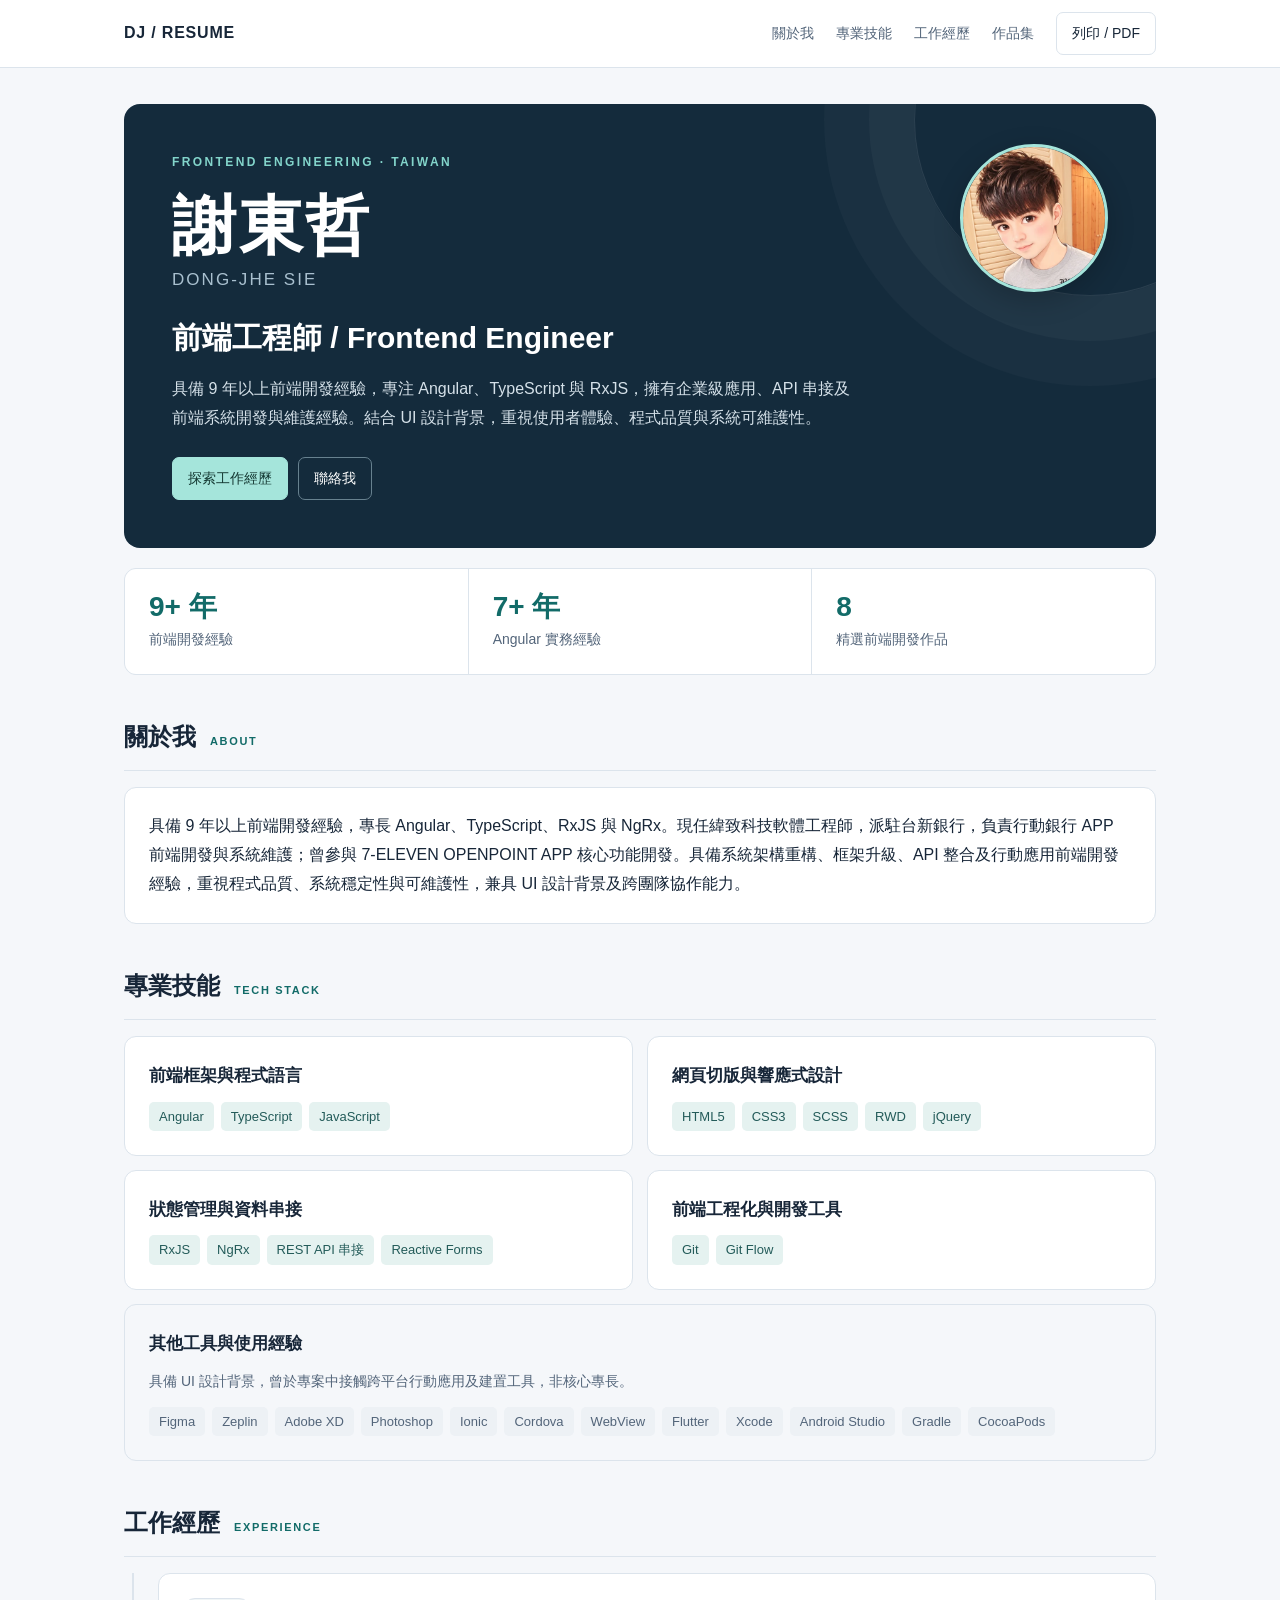
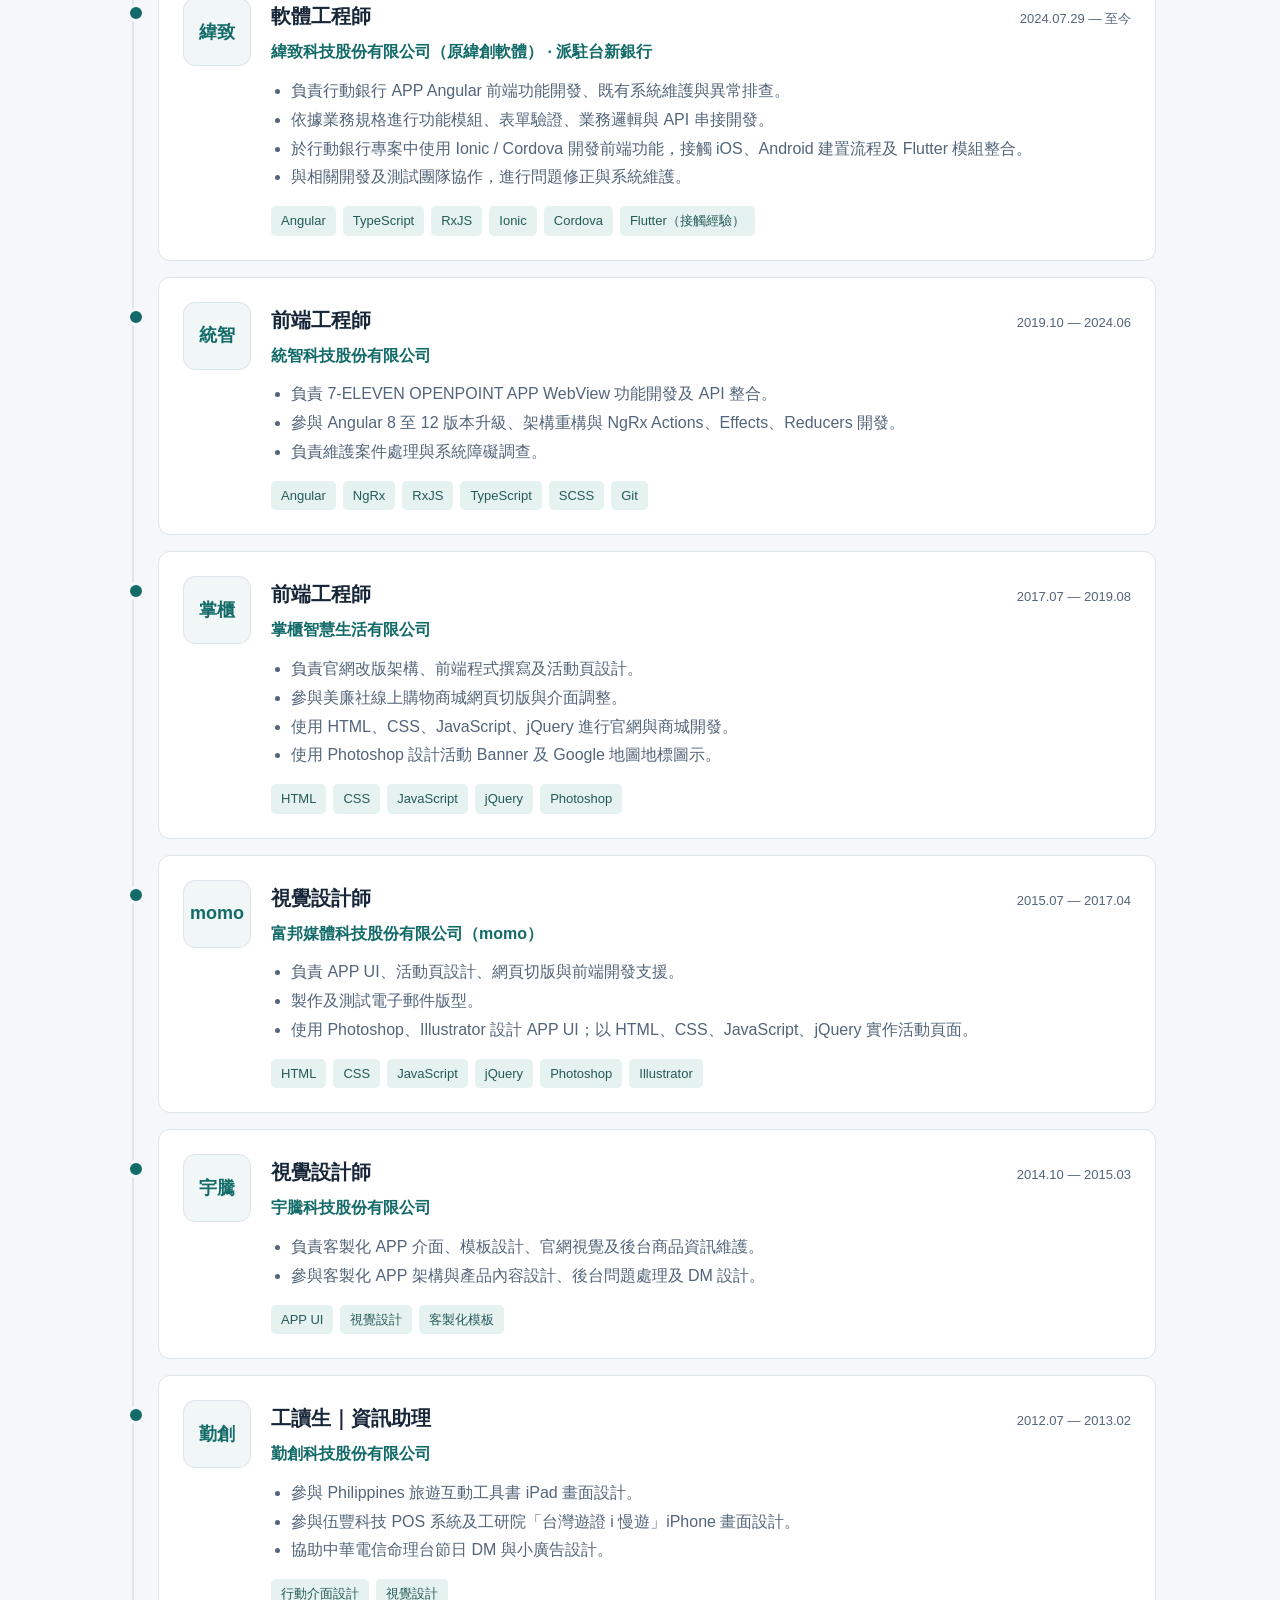
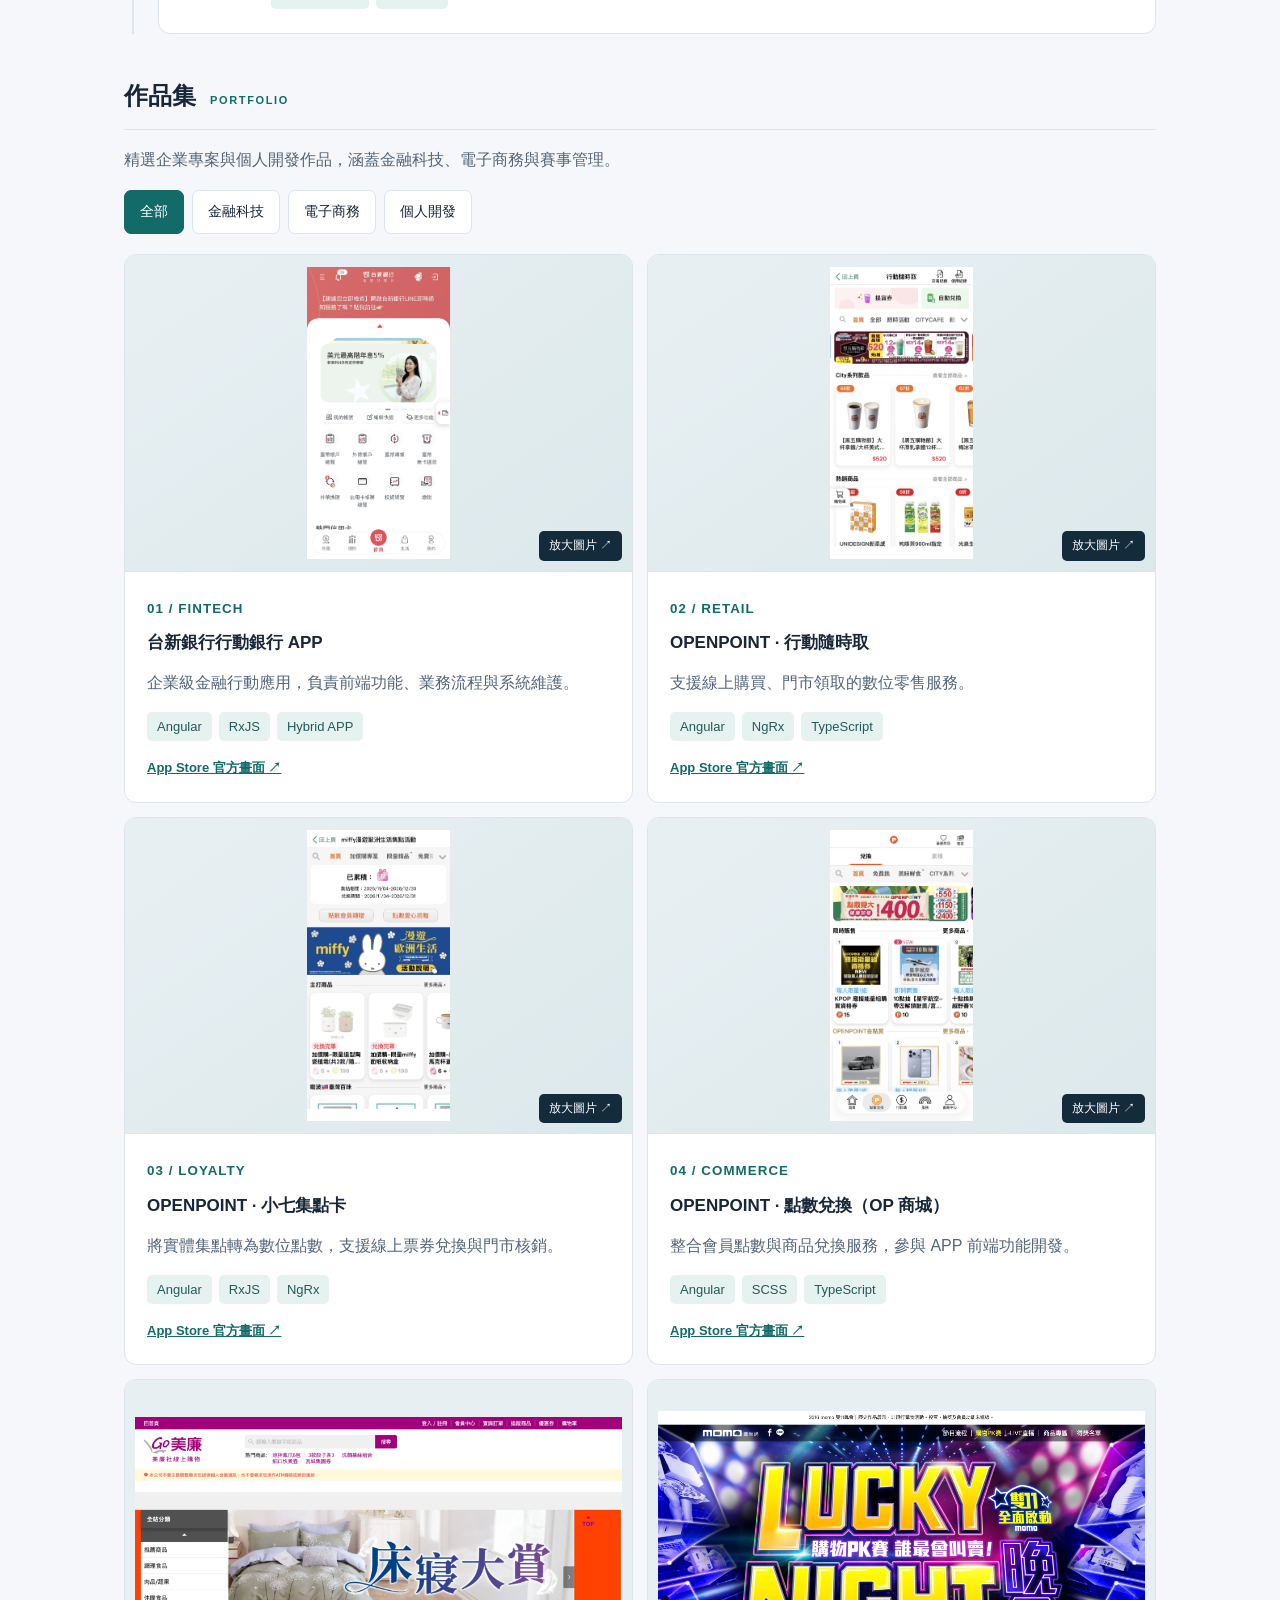
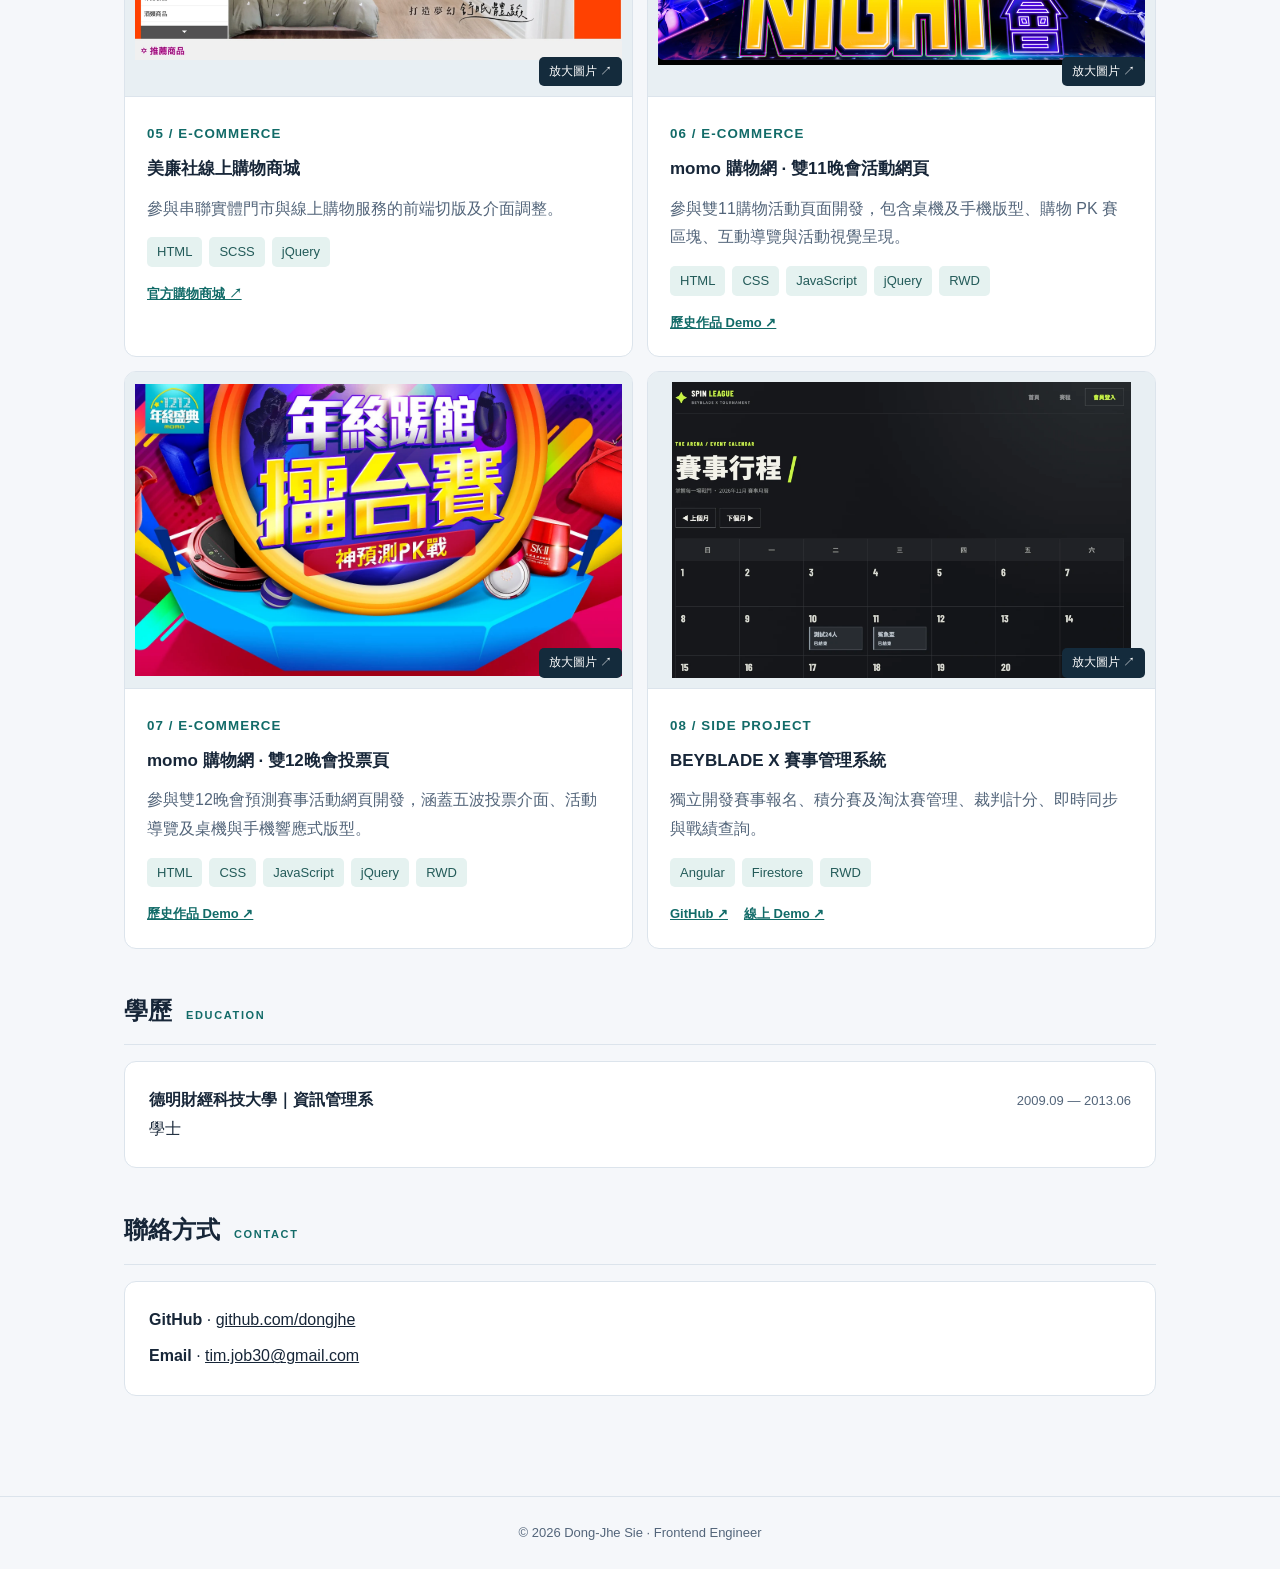
==== commit 855a5469: "refactor: remove GitHub button from resume hero" ====
--- a/index.html
+++ b/index.html
@@ -1,7 +1,7 @@
 <!doctype html>
 <html lang="zh-Hant"><head><meta charset="utf-8"><meta name="viewport" content="width=device-width, initial-scale=1"><meta name="description" content="謝東哲｜前端工程師，Angular、TypeScript、RxJS、金融科技與大型行動應用開發。"><title>謝東哲 | Frontend Engineer</title><style>
 :root{--bg:#f5f7fa;--paper:#fff;--ink:#172638;--muted:#53657a;--line:#dce4ec;--accent:#126b68;--soft:#e5f2f0}*{box-sizing:border-box}html{scroll-behavior:smooth}body{margin:0;background:var(--bg);color:var(--ink);font:16px/1.8 -apple-system,BlinkMacSystemFont,'Segoe UI','Noto Sans TC',sans-serif}a{color:inherit}a:focus-visible,button:focus-visible{outline:3px solid #168a85;outline-offset:4px}nav{position:sticky;top:0;background:#fff;z-index:3;border-bottom:1px solid var(--line)}.nav{max-width:1080px;margin:auto;display:flex;align-items:center;justify-content:space-between;padding:12px 24px;gap:14px}.brand{font-weight:800;letter-spacing:.05em;text-decoration:none}.links{display:flex;gap:22px;align-items:center}.links a{font-size:14px;text-decoration:none;color:var(--muted)}.links a:hover{color:var(--accent)}button,.btn{border:1px solid var(--line);background:#fff;color:var(--ink);padding:8px 15px;border-radius:7px;font:inherit;font-size:14px;cursor:pointer;text-decoration:none;display:inline-block}.primary{background:var(--accent);color:white;border-color:var(--accent)}main{max-width:1080px;margin:auto;padding:36px 24px 60px}.hero{background:#142b3c;color:white;border-radius:16px;padding:48px;position:relative;overflow:hidden}.hero:after{content:'';position:absolute;width:350px;height:350px;border:1px solid #ffffff19;border-radius:50%;right:-110px;top:-160px;box-shadow:0 0 0 45px #ffffff08,0 0 0 90px #ffffff06;pointer-events:none}.eyebrow{font-size:12px;font-weight:700;letter-spacing:.2em;text-transform:uppercase;color:#83d5cb}.hero h1{font-size:clamp(38px,6vw,64px);line-height:1.2;letter-spacing:.04em;margin:14px 0 0}.english{color:#a9c0cf;font-size:17px;letter-spacing:.12em}.hero h2{font-size:clamp(21px,3vw,30px);margin:16px 0 10px;font-weight:600}.hero p{max-width:690px;color:#d5e1e9;margin:0 0 24px}.actions{display:flex;gap:10px;flex-wrap:wrap}.hero .btn{background:transparent;color:white;border-color:#67818f}.hero .primary{background:#a5e5db;color:#143832;border-color:#a5e5db}.stats{display:grid;grid-template-columns:repeat(3,1fr);gap:1px;background:var(--line);border:1px solid var(--line);border-radius:12px;overflow:hidden;margin:20px 0 40px}.stat{background:white;padding:20px 24px}.stat strong{display:block;font-size:28px;color:var(--accent);line-height:1.3}.stat span{color:var(--muted);font-size:14px}section{scroll-margin-top:85px;margin:40px 0}.section-head{display:flex;align-items:baseline;gap:14px;margin-bottom:16px;border-bottom:1px solid var(--line);padding-bottom:12px}.section-head h2{font-size:24px;margin:0}.section-head span{font-size:11px;letter-spacing:.15em;color:var(--accent);font-weight:700}.panel{background:var(--paper);border:1px solid var(--line);border-radius:12px;padding:24px}.panel p{margin:0}.grid{display:grid;grid-template-columns:repeat(2,minmax(0,1fr));gap:14px}.skill h3,.project h3{font-size:17px;margin:0 0 10px}.tags{display:flex;gap:7px;flex-wrap:wrap}.tag{background:var(--soft);color:#235b59;font-size:13px;border-radius:5px;padding:3px 10px}.timeline{border-left:2px solid var(--line);margin-left:8px;padding-left:24px}.job{position:relative;margin-bottom:16px}.job:before{content:'';position:absolute;left:-32px;top:30px;width:12px;height:12px;background:var(--accent);border:3px solid var(--bg);border-radius:50%}.jobtop{display:flex;justify-content:space-between;align-items:baseline;gap:12px;flex-wrap:wrap}.job h3{margin:0;font-size:20px}.date{font-size:13px;color:var(--muted);font-variant-numeric:tabular-nums}.company{color:var(--accent);font-weight:650;margin:4px 0 10px}.job ul{padding-left:20px;margin:8px 0 0;color:var(--muted)}.project p{color:var(--muted);margin:0 0 14px}.project small{color:var(--accent);font-weight:700;letter-spacing:.08em}.footer{text-align:center;color:var(--muted);font-size:13px;border-top:1px solid var(--line);padding:24px}.contact a{overflow-wrap:anywhere}.contact p+p{margin-top:8px}@media(max-width:650px){.nav{padding:10px 16px}.links{gap:10px}.links a{font-size:12px}.links a:first-child,.links a:nth-child(2){display:none}main{padding:18px 14px 35px}.hero{padding:30px 23px}.grid{grid-template-columns:1fr}.stat{padding:14px 10px}.stat strong{font-size:23px}.stat span{font-size:12px}.panel{padding:18px}.timeline{padding-left:15px}.job:before{left:-23px}.section-head{gap:9px}}@media print{body{background:white;font-size:10pt}nav,.actions,.footer{display:none}main{max-width:none;padding:0}.hero{background:white;color:#172638;padding:10px 0;border-radius:0}.hero:after{display:none}.hero p,.english,.eyebrow{color:#53657a}.hero h1{font-size:30pt}.hero h2{font-size:17pt}.stats{margin:10px 0}.stat{padding:9px}.stat strong{font-size:18pt}section{margin:18px 0}.panel{padding:12px;break-inside:avoid}.section-head{margin-bottom:8px;padding-bottom:5px}.section-head h2{font-size:15pt}.job{margin-bottom:8px}.job h3{font-size:13pt}.timeline{padding-left:16px}.job:before{display:none}.tag{border:1px solid #ddd;background:white}.grid{gap:8px}a{text-decoration:none}@page{margin:13mm}}
-.portfolio-intro{color:var(--muted);margin:0 0 16px}.portfolio-filters{display:flex;flex-wrap:wrap;gap:8px;margin:0 0 20px}.portfolio-filters button[aria-pressed=true]{background:var(--accent);color:white;border-color:var(--accent)}.portfolio-card{padding:0;overflow:hidden;display:flex;flex-direction:column}.portfolio-card[hidden]{display:none}.portfolio-media{aspect-ratio:16/10;background:linear-gradient(145deg,#e8eff3,#dce9eb);display:grid;place-items:center;position:relative;border-bottom:1px solid var(--line)}.media-placeholder{display:flex;flex-direction:column;align-items:center;gap:6px;color:#597781}.media-placeholder span{font-size:11px;letter-spacing:.19em;font-weight:700}.media-placeholder small{font-size:12px;color:#627582;font-weight:400}.portfolio-body{padding:22px;flex:1}.portfolio-body h3{margin-top:6px}.project-links{display:flex;gap:16px;margin-top:15px;font-size:13px;color:var(--accent);font-weight:650}.gallery-cover{position:absolute;inset:0;width:100%;height:100%;padding:0;border:0;background:transparent;border-radius:0}.gallery-cover img{width:100%;height:100%;object-fit:contain;display:block}.gallery-count{position:absolute;bottom:10px;right:10px;background:#142b3c;color:white;padding:4px 10px;border-radius:5px;font-size:12px}.gallery-dialog{border:0;border-radius:14px;padding:18px;background:#142b3c;color:white;width:min(94vw,960px);max-height:94vh}.gallery-dialog::backdrop{background:#08121cdd}.gallery-dialog img{display:block;max-width:100%;max-height:70vh;margin:12px auto;object-fit:contain}.gallery-toolbar{display:flex;justify-content:space-between;align-items:center;gap:10px}.gallery-dialog button{background:#294455;color:white;border-color:#67818f}.gallery-controls{display:flex;justify-content:center;align-items:center;gap:12px}.gallery-dialog button:disabled{opacity:.4;cursor:default}@media print{.portfolio-filters,.portfolio-media,.gallery-dialog,.project-links{display:none!important}.portfolio-card[hidden]{display:block}.portfolio-body{padding:12px}}.official-preview{text-decoration:none;position:absolute;inset:0;justify-content:center;transition:background .18s}.official-preview:hover{background:#ffffff70}.official-preview small{color:var(--accent);font-weight:650}.mobile-cover .gallery-cover{padding:12px;background:linear-gradient(145deg,#e8eff3,#dce9eb)}.mobile-cover .gallery-cover img{transition:transform .2s;object-fit:contain}.mobile-cover .gallery-cover:hover img{transform:scale(1.04)}.mobile-cover{overflow:hidden}.desktop-cover .gallery-cover{padding:10px;background:#e8eff3}.desktop-cover .gallery-cover img{object-fit:contain;transition:transform .2s}.desktop-cover .gallery-cover:hover img{transform:scale(1.03)}.desktop-cover{overflow:hidden}.company-job{display:grid;grid-template-columns:68px minmax(0,1fr);gap:20px}.company-logo{width:68px;height:68px;border:1px solid var(--line);border-radius:12px;background:#f1f6f7;display:grid;place-items:center;position:relative;color:var(--accent);font-size:18px;font-weight:800;overflow:hidden}.company-logo img{display:none;width:100%;height:100%;object-fit:contain;padding:5px;background:white}.company-logo.has-logo img{display:block}.company-logo.has-logo span{display:none}.job-tags{margin-top:14px}.job-content{min-width:0}@media(max-width:650px){.company-job{grid-template-columns:46px minmax(0,1fr);gap:12px}.company-logo{width:46px;height:46px;font-size:14px}.company-job .jobtop{gap:2px;flex-direction:column}}@media print{.company-job{grid-template-columns:44px 1fr;gap:10px}.company-logo{width:44px;height:44px;font-size:12px}}.supporting-skills{margin-top:14px;background:transparent}.supporting-skills p{font-size:14px;color:var(--muted);margin:0 0 12px}.supporting-skills .tag{background:#edf1f5;color:var(--muted)}#momo-demo-link[hidden],#momo-demo-pending[hidden]{display:none!important}#momo1212-demo-link[hidden],#momo1212-demo-pending[hidden]{display:none!important}.hero-avatar{position:absolute;right:48px;top:40px;width:148px;height:148px;border-radius:50%;border:3px solid #a5e5db;background:#203c4d;overflow:hidden;display:grid;place-items:center;z-index:2;box-shadow:0 8px 28px #0003}.hero-avatar img{display:none;width:100%;height:100%;object-fit:cover;object-position:center}.hero-avatar.has-photo img{display:block}.hero-avatar.has-photo .avatar-placeholder{display:none}.avatar-placeholder{width:60%;color:#a5e5db}.avatar-placeholder svg{display:block;width:100%}.hero h1,.hero .english,.hero .eyebrow{padding-right:160px}@media(max-width:650px){.hero-avatar{width:84px;height:84px;right:22px;top:25px;border-width:2px}.hero h1,.hero .english,.hero .eyebrow{padding-right:92px}}@media print{.hero-avatar{width:76px;height:76px;top:0;right:0;box-shadow:none}.hero h1,.hero .english,.hero .eyebrow{padding-right:90px}}</style></head><body><nav><div class="nav"><a class="brand" href="#top">DJ / RESUME</a><div class="links"><a href="#about">關於我</a><a href="#skills">專業技能</a><a href="#experience">工作經歷</a><a href="#projects">作品集</a><button type="button" onclick="window.print()">列印 / PDF</button></div></div></nav><main id="top"><header class="hero"><div class="hero-avatar"><span class="avatar-placeholder" aria-hidden="true"><svg viewBox="0 0 64 64" fill="none" stroke="currentColor" stroke-width="2.5"><circle cx="32" cy="23" r="10"/><path d="M13 54v-4c0-10 8-16 19-16s19 6 19 16v4"/></svg></span><img src="assets/profile.webp" alt="謝東哲個人照片" onload="this.parentElement.classList.add('has-photo')" onerror="this.remove()"></div><div class="eyebrow">Frontend Engineering · Taiwan</div><h1>謝東哲</h1><div class="english">DONG-JHE SIE</div><h2>前端工程師 <span lang="en">/ Frontend Engineer</span></h2><p>具備 9 年以上前端開發經驗，專注 Angular、TypeScript 與 RxJS，擁有企業級應用、API 串接及前端系統開發與維護經驗。結合 UI 設計背景，重視使用者體驗、程式品質與系統可維護性。</p><div class="actions"><a class="btn primary" href="#experience">探索工作經歷</a><a class="btn" href="https://github.com/dongjhe" target="_blank" rel="noopener noreferrer">GitHub ↗</a><a class="btn" href="#contact">聯絡我</a></div></header><div class="stats"><div class="stat"><strong>9+ 年</strong><span>前端開發經驗</span></div><div class="stat"><strong>7+ 年</strong><span>Angular 實務經驗</span></div><div class="stat"><strong>8</strong><span>精選前端開發作品</span></div></div>
+.portfolio-intro{color:var(--muted);margin:0 0 16px}.portfolio-filters{display:flex;flex-wrap:wrap;gap:8px;margin:0 0 20px}.portfolio-filters button[aria-pressed=true]{background:var(--accent);color:white;border-color:var(--accent)}.portfolio-card{padding:0;overflow:hidden;display:flex;flex-direction:column}.portfolio-card[hidden]{display:none}.portfolio-media{aspect-ratio:16/10;background:linear-gradient(145deg,#e8eff3,#dce9eb);display:grid;place-items:center;position:relative;border-bottom:1px solid var(--line)}.media-placeholder{display:flex;flex-direction:column;align-items:center;gap:6px;color:#597781}.media-placeholder span{font-size:11px;letter-spacing:.19em;font-weight:700}.media-placeholder small{font-size:12px;color:#627582;font-weight:400}.portfolio-body{padding:22px;flex:1}.portfolio-body h3{margin-top:6px}.project-links{display:flex;gap:16px;margin-top:15px;font-size:13px;color:var(--accent);font-weight:650}.gallery-cover{position:absolute;inset:0;width:100%;height:100%;padding:0;border:0;background:transparent;border-radius:0}.gallery-cover img{width:100%;height:100%;object-fit:contain;display:block}.gallery-count{position:absolute;bottom:10px;right:10px;background:#142b3c;color:white;padding:4px 10px;border-radius:5px;font-size:12px}.gallery-dialog{border:0;border-radius:14px;padding:18px;background:#142b3c;color:white;width:min(94vw,960px);max-height:94vh}.gallery-dialog::backdrop{background:#08121cdd}.gallery-dialog img{display:block;max-width:100%;max-height:70vh;margin:12px auto;object-fit:contain}.gallery-toolbar{display:flex;justify-content:space-between;align-items:center;gap:10px}.gallery-dialog button{background:#294455;color:white;border-color:#67818f}.gallery-controls{display:flex;justify-content:center;align-items:center;gap:12px}.gallery-dialog button:disabled{opacity:.4;cursor:default}@media print{.portfolio-filters,.portfolio-media,.gallery-dialog,.project-links{display:none!important}.portfolio-card[hidden]{display:block}.portfolio-body{padding:12px}}.official-preview{text-decoration:none;position:absolute;inset:0;justify-content:center;transition:background .18s}.official-preview:hover{background:#ffffff70}.official-preview small{color:var(--accent);font-weight:650}.mobile-cover .gallery-cover{padding:12px;background:linear-gradient(145deg,#e8eff3,#dce9eb)}.mobile-cover .gallery-cover img{transition:transform .2s;object-fit:contain}.mobile-cover .gallery-cover:hover img{transform:scale(1.04)}.mobile-cover{overflow:hidden}.desktop-cover .gallery-cover{padding:10px;background:#e8eff3}.desktop-cover .gallery-cover img{object-fit:contain;transition:transform .2s}.desktop-cover .gallery-cover:hover img{transform:scale(1.03)}.desktop-cover{overflow:hidden}.company-job{display:grid;grid-template-columns:68px minmax(0,1fr);gap:20px}.company-logo{width:68px;height:68px;border:1px solid var(--line);border-radius:12px;background:#f1f6f7;display:grid;place-items:center;position:relative;color:var(--accent);font-size:18px;font-weight:800;overflow:hidden}.company-logo img{display:none;width:100%;height:100%;object-fit:contain;padding:5px;background:white}.company-logo.has-logo img{display:block}.company-logo.has-logo span{display:none}.job-tags{margin-top:14px}.job-content{min-width:0}@media(max-width:650px){.company-job{grid-template-columns:46px minmax(0,1fr);gap:12px}.company-logo{width:46px;height:46px;font-size:14px}.company-job .jobtop{gap:2px;flex-direction:column}}@media print{.company-job{grid-template-columns:44px 1fr;gap:10px}.company-logo{width:44px;height:44px;font-size:12px}}.supporting-skills{margin-top:14px;background:transparent}.supporting-skills p{font-size:14px;color:var(--muted);margin:0 0 12px}.supporting-skills .tag{background:#edf1f5;color:var(--muted)}#momo-demo-link[hidden],#momo-demo-pending[hidden]{display:none!important}#momo1212-demo-link[hidden],#momo1212-demo-pending[hidden]{display:none!important}.hero-avatar{position:absolute;right:48px;top:40px;width:148px;height:148px;border-radius:50%;border:3px solid #a5e5db;background:#203c4d;overflow:hidden;display:grid;place-items:center;z-index:2;box-shadow:0 8px 28px #0003}.hero-avatar img{display:none;width:100%;height:100%;object-fit:cover;object-position:center}.hero-avatar.has-photo img{display:block}.hero-avatar.has-photo .avatar-placeholder{display:none}.avatar-placeholder{width:60%;color:#a5e5db}.avatar-placeholder svg{display:block;width:100%}.hero h1,.hero .english,.hero .eyebrow{padding-right:160px}@media(max-width:650px){.hero-avatar{width:84px;height:84px;right:22px;top:25px;border-width:2px}.hero h1,.hero .english,.hero .eyebrow{padding-right:92px}}@media print{.hero-avatar{width:76px;height:76px;top:0;right:0;box-shadow:none}.hero h1,.hero .english,.hero .eyebrow{padding-right:90px}}</style></head><body><nav><div class="nav"><a class="brand" href="#top">DJ / RESUME</a><div class="links"><a href="#about">關於我</a><a href="#skills">專業技能</a><a href="#experience">工作經歷</a><a href="#projects">作品集</a><button type="button" onclick="window.print()">列印 / PDF</button></div></div></nav><main id="top"><header class="hero"><div class="hero-avatar"><span class="avatar-placeholder" aria-hidden="true"><svg viewBox="0 0 64 64" fill="none" stroke="currentColor" stroke-width="2.5"><circle cx="32" cy="23" r="10"/><path d="M13 54v-4c0-10 8-16 19-16s19 6 19 16v4"/></svg></span><img src="assets/profile.webp" alt="謝東哲個人照片" onload="this.parentElement.classList.add('has-photo')" onerror="this.remove()"></div><div class="eyebrow">Frontend Engineering · Taiwan</div><h1>謝東哲</h1><div class="english">DONG-JHE SIE</div><h2>前端工程師 <span lang="en">/ Frontend Engineer</span></h2><p>具備 9 年以上前端開發經驗，專注 Angular、TypeScript 與 RxJS，擁有企業級應用、API 串接及前端系統開發與維護經驗。結合 UI 設計背景，重視使用者體驗、程式品質與系統可維護性。</p><div class="actions"><a class="btn primary" href="#experience">探索工作經歷</a><a class="btn" href="#contact">聯絡我</a></div></header><div class="stats"><div class="stat"><strong>9+ 年</strong><span>前端開發經驗</span></div><div class="stat"><strong>7+ 年</strong><span>Angular 實務經驗</span></div><div class="stat"><strong>8</strong><span>精選前端開發作品</span></div></div>
 <section id="about"><div class="section-head"><h2>關於我</h2><span>ABOUT</span></div><div class="panel"><p>具備 9 年以上前端開發經驗，專長 Angular、TypeScript、RxJS 與 NgRx。現任緯致科技軟體工程師，派駐台新銀行，負責行動銀行 APP 前端開發與系統維護；曾參與 7-ELEVEN OPENPOINT APP 核心功能開發。具備系統架構重構、框架升級、API 整合及行動應用前端開發經驗，重視程式品質、系統穩定性與可維護性，兼具 UI 設計背景及跨團隊協作能力。</p></div></section>
 <section id="skills"><div class="section-head"><h2>專業技能</h2><span>TECH STACK</span></div><div class="grid"><div class="panel skill"><h3>前端框架與程式語言</h3><div class="tags"><span class="tag">Angular</span><span class="tag">TypeScript</span><span class="tag">JavaScript</span></div></div><div class="panel skill"><h3>網頁切版與響應式設計</h3><div class="tags"><span class="tag">HTML5</span><span class="tag">CSS3</span><span class="tag">SCSS</span><span class="tag">RWD</span><span class="tag">jQuery</span></div></div><div class="panel skill"><h3>狀態管理與資料串接</h3><div class="tags"><span class="tag">RxJS</span><span class="tag">NgRx</span><span class="tag">REST API 串接</span><span class="tag">Reactive Forms</span></div></div><div class="panel skill"><h3>前端工程化與開發工具</h3><div class="tags"><span class="tag">Git</span><span class="tag">Git Flow</span></div></div></div><div class="panel skill supporting-skills"><h3>其他工具與使用經驗</h3><p>具備 UI 設計背景，曾於專案中接觸跨平台行動應用及建置工具，非核心專長。</p><div class="tags"><span class="tag">Figma</span><span class="tag">Zeplin</span><span class="tag">Adobe XD</span><span class="tag">Photoshop</span><span class="tag">Ionic</span><span class="tag">Cordova</span><span class="tag">WebView</span><span class="tag">Flutter</span><span class="tag">Xcode</span><span class="tag">Android Studio</span><span class="tag">Gradle</span><span class="tag">CocoaPods</span></div></div></section>
 <section id="experience"><div class="section-head"><h2>工作經歷</h2><span>EXPERIENCE</span></div><div class="timeline"><article class="panel job company-job"><div class="company-logo" aria-hidden="true"><span>緯致</span><img src="https://www.wits.com/media/images/e8559a55-4f02-4f4.b476e5d1.fill-813x401-c100.format-jpeg.jpg" alt="" referrerpolicy="no-referrer" onload="this.parentElement.classList.add('has-logo')" onerror="this.remove()"></div><div class="job-content"><div class="jobtop"><h3>軟體工程師</h3><span class="date">2024.07.29 — 至今</span></div><div class="company">緯致科技股份有限公司（原緯創軟體） · 派駐台新銀行</div><ul><li>負責行動銀行 APP Angular 前端功能開發、既有系統維護與異常排查。</li><li>依據業務規格進行功能模組、表單驗證、業務邏輯與 API 串接開發。</li><li>於行動銀行專案中使用 Ionic / Cordova 開發前端功能，接觸 iOS、Android 建置流程及 Flutter 模組整合。</li><li>與相關開發及測試團隊協作，進行問題修正與系統維護。</li></ul><div class="tags job-tags"><span class="tag">Angular</span><span class="tag">TypeScript</span><span class="tag">RxJS</span><span class="tag">Ionic</span><span class="tag">Cordova</span><span class="tag">Flutter（接觸經驗）</span></div></div></article><article class="panel job company-job"><div class="company-logo" aria-hidden="true"><span>統智</span><img src="https://storage.quickclick.cc/library/25399/phone-1731663703796.jpg" alt="" referrerpolicy="no-referrer" onload="this.parentElement.classList.add('has-logo')" onerror="this.remove()"></div><div class="job-content"><div class="jobtop"><h3>前端工程師</h3><span class="date">2019.10 — 2024.06</span></div><div class="company">統智科技股份有限公司</div><ul><li>負責 7-ELEVEN OPENPOINT APP WebView 功能開發及 API 整合。</li><li>參與 Angular 8 至 12 版本升級、架構重構與 NgRx Actions、Effects、Reducers 開發。</li><li>負責維護案件處理與系統障礙調查。</li></ul><div class="tags job-tags"><span class="tag">Angular</span><span class="tag">NgRx</span><span class="tag">RxJS</span><span class="tag">TypeScript</span><span class="tag">SCSS</span><span class="tag">Git</span></div></div></article><article class="panel job company-job"><div class="company-logo" aria-hidden="true"><span>掌櫃</span><img src="https://s3cdn.yourator.co/companies/logos/000/000/617/thumb/602586ba5bdaded4122feb9a5ea5ee1e01f8c6bf.jpg" alt="" referrerpolicy="no-referrer" onload="this.parentElement.classList.add('has-logo')" onerror="this.remove()"></div><div class="job-content"><div class="jobtop"><h3>前端工程師</h3><span class="date">2017.07 — 2019.08</span></div><div class="company">掌櫃智慧生活有限公司</div><ul><li>負責官網改版架構、前端程式撰寫及活動頁設計。</li><li>參與美廉社線上購物商城網頁切版與介面調整。</li><li>使用 HTML、CSS、JavaScript、jQuery 進行官網與商城開發。</li><li>使用 Photoshop 設計活動 Banner 及 Google 地圖地標圖示。</li></ul><div class="tags job-tags"><span class="tag">HTML</span><span class="tag">CSS</span><span class="tag">JavaScript</span><span class="tag">jQuery</span><span class="tag">Photoshop</span></div></div></article><article class="panel job company-job"><div class="company-logo" aria-hidden="true"><span>momo</span><img src="https://upload.wikimedia.org/wikipedia/commons/f/fa/Momo_Logo.svg" alt="" referrerpolicy="no-referrer" onload="this.parentElement.classList.add('has-logo')" onerror="this.remove()"></div><div class="job-content"><div class="jobtop"><h3>視覺設計師</h3><span class="date">2015.07 — 2017.04</span></div><div class="company">富邦媒體科技股份有限公司（momo）</div><ul><li>負責 APP UI、活動頁設計、網頁切版與前端開發支援。</li><li>製作及測試電子郵件版型。</li><li>使用 Photoshop、Illustrator 設計 APP UI；以 HTML、CSS、JavaScript、jQuery 實作活動頁面。</li></ul><div class="tags job-tags"><span class="tag">HTML</span><span class="tag">CSS</span><span class="tag">JavaScript</span><span class="tag">jQuery</span><span class="tag">Photoshop</span><span class="tag">Illustrator</span></div></div></article><article class="panel job company-job"><div class="company-logo" aria-hidden="true"><span>宇騰</span><img src="assets/logos/yuteng.webp" alt="" onload="this.parentElement.classList.add('has-logo')" onerror="this.remove()"></div><div class="job-content"><div class="jobtop"><h3>視覺設計師</h3><span class="date">2014.10 — 2015.03</span></div><div class="company">宇騰科技股份有限公司</div><ul><li>負責客製化 APP 介面、模板設計、官網視覺及後台商品資訊維護。</li><li>參與客製化 APP 架構與產品內容設計、後台問題處理及 DM 設計。</li></ul><div class="tags job-tags"><span class="tag">APP UI</span><span class="tag">視覺設計</span><span class="tag">客製化模板</span></div></div></article><article class="panel job company-job"><div class="company-logo" aria-hidden="true"><span>勤創</span><img src="assets/logos/qinchuan.webp" alt="" onload="this.parentElement.classList.add('has-logo')" onerror="this.remove()"></div><div class="job-content"><div class="jobtop"><h3>工讀生｜資訊助理</h3><span class="date">2012.07 — 2013.02</span></div><div class="company">勤創科技股份有限公司</div><ul><li>參與 Philippines 旅遊互動工具書 iPad 畫面設計。</li><li>參與伍豐科技 POS 系統及工研院「台灣遊證 i 慢遊」iPhone 畫面設計。</li><li>協助中華電信命理台節日 DM 與小廣告設計。</li></ul><div class="tags job-tags"><span class="tag">行動介面設計</span><span class="tag">視覺設計</span></div></div></article></div></section>
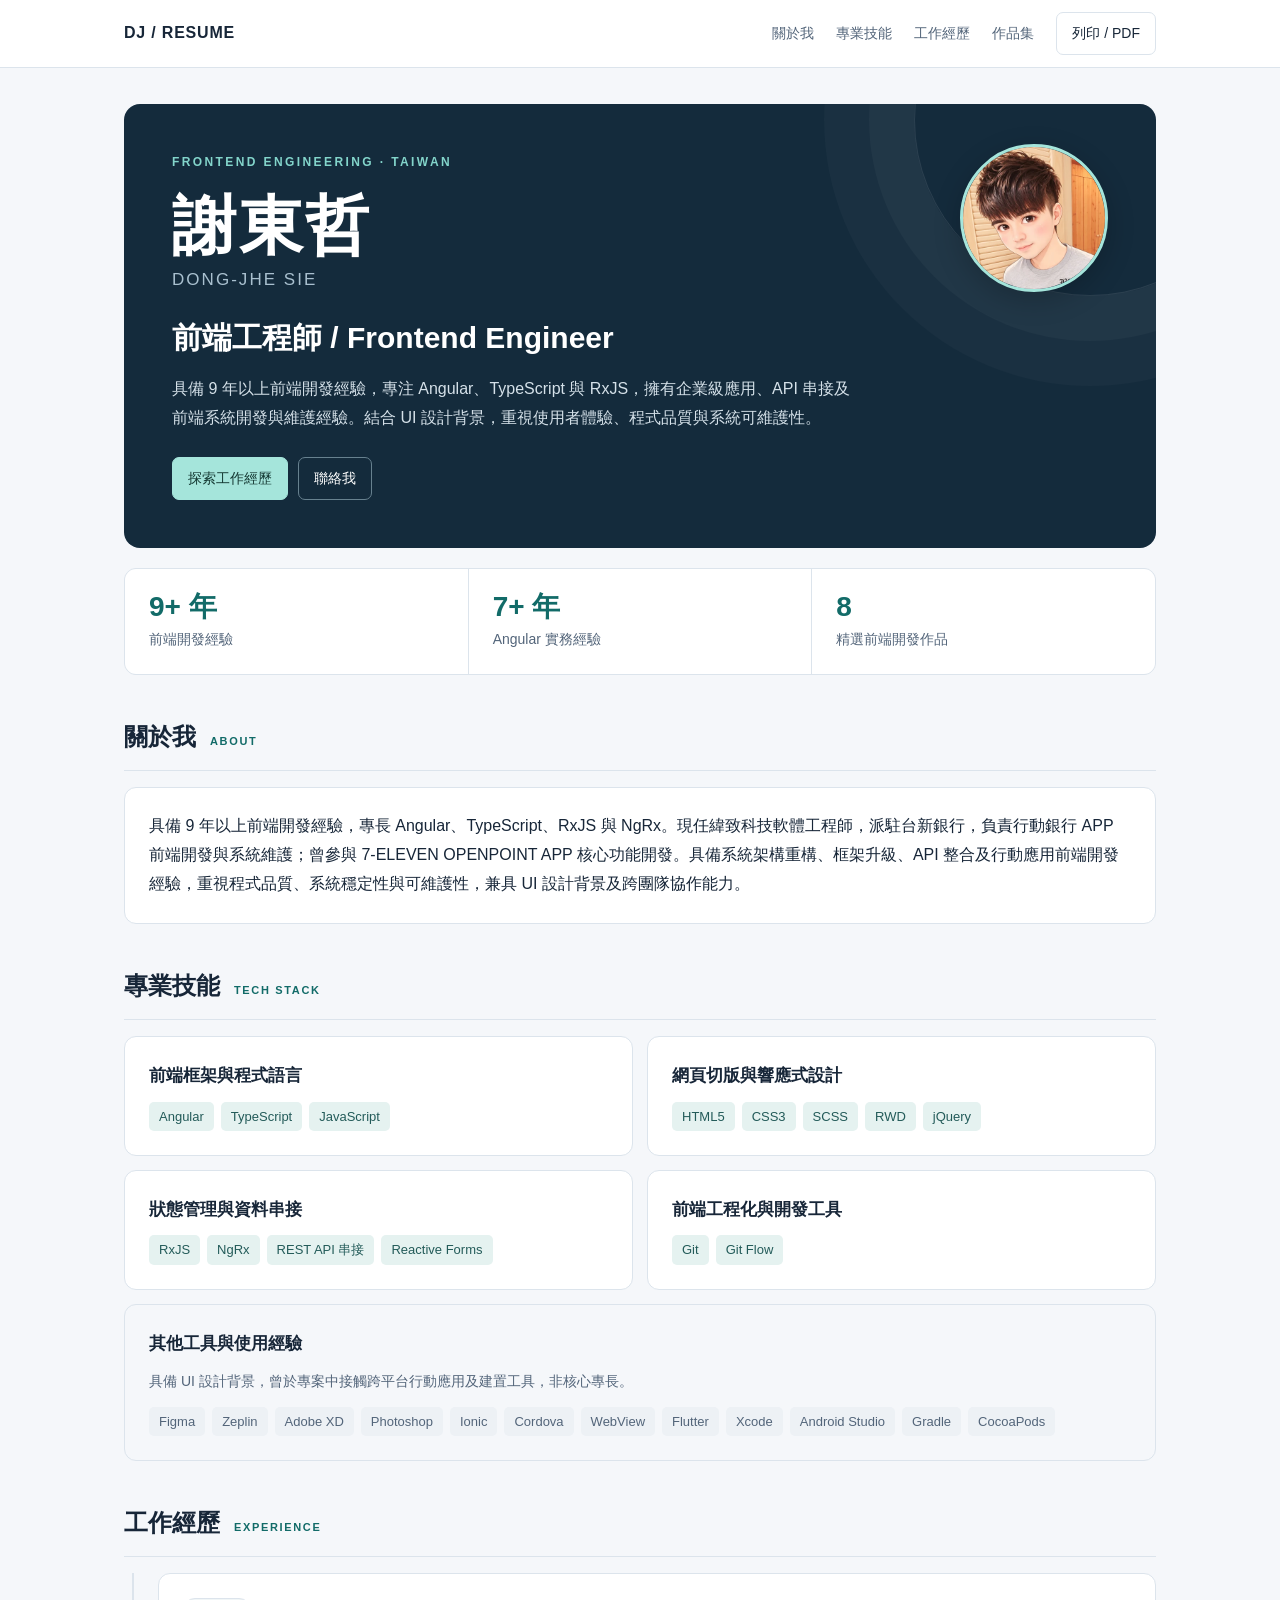
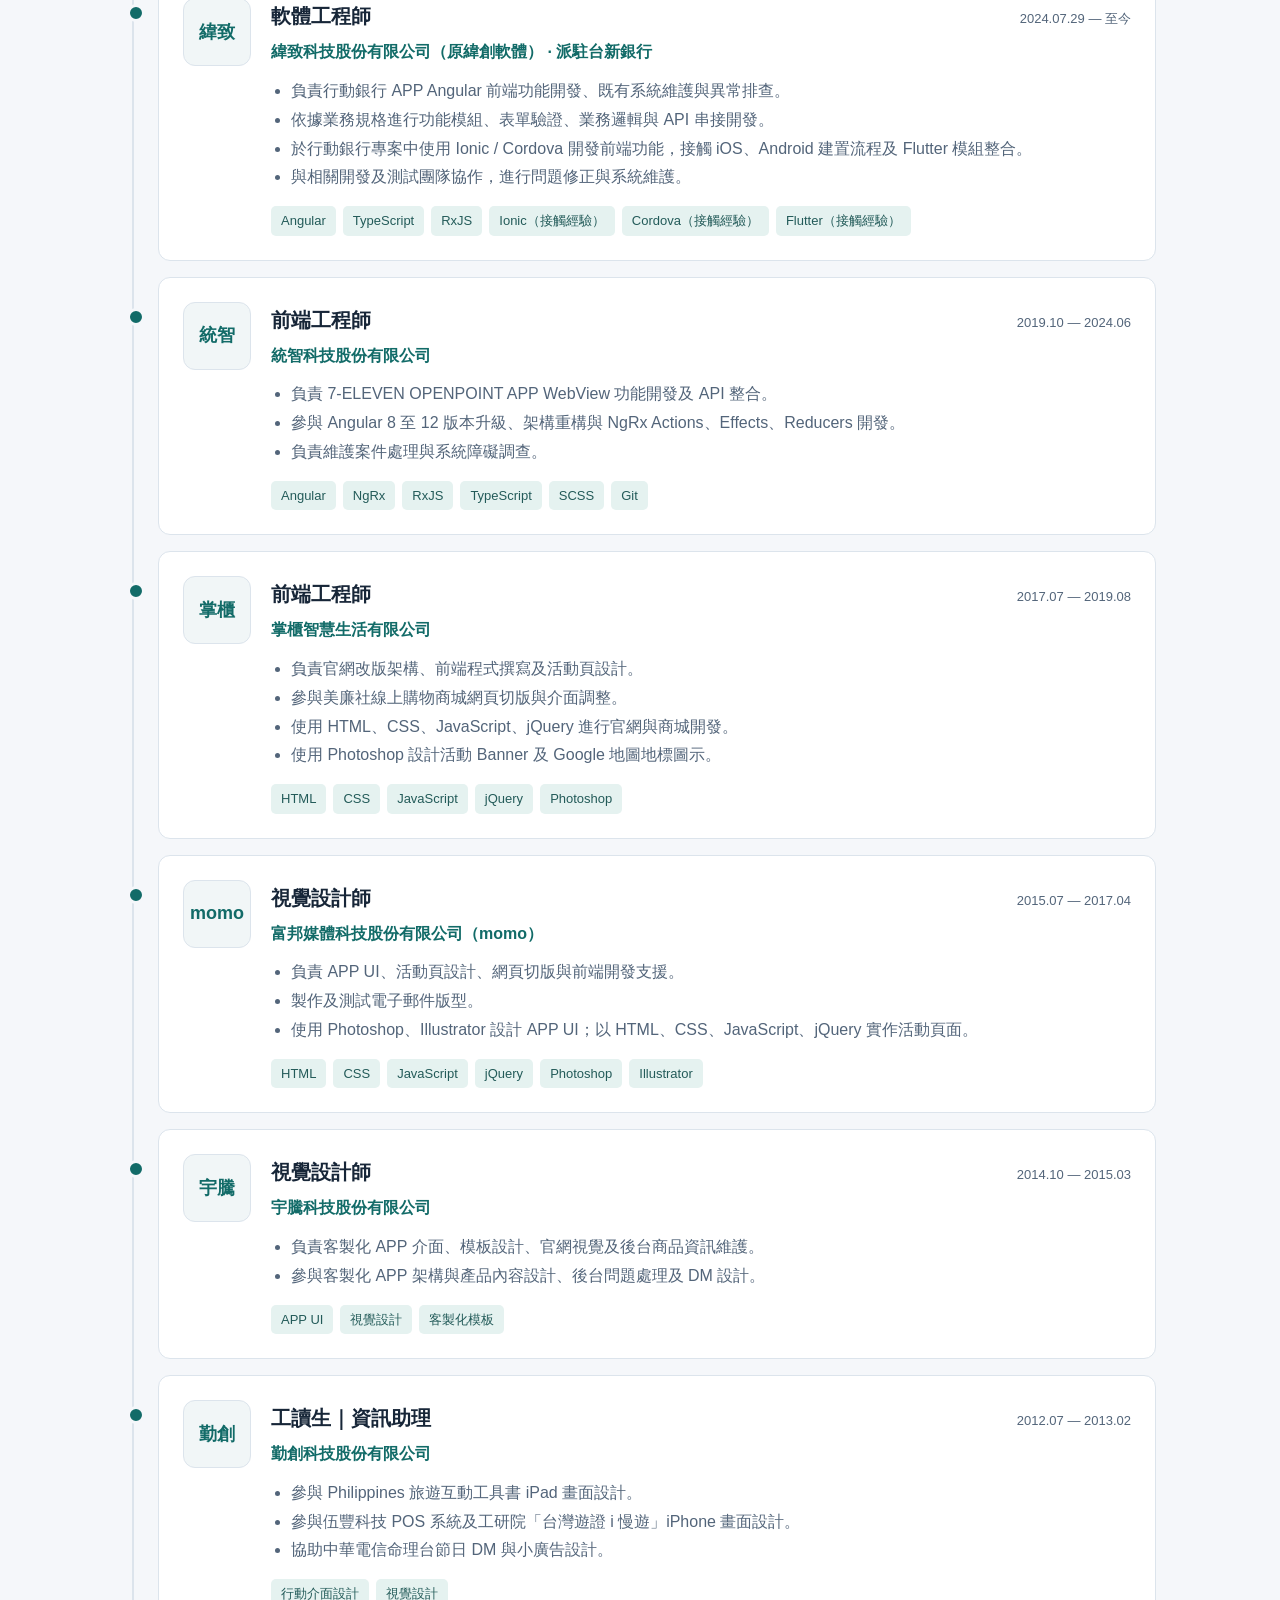
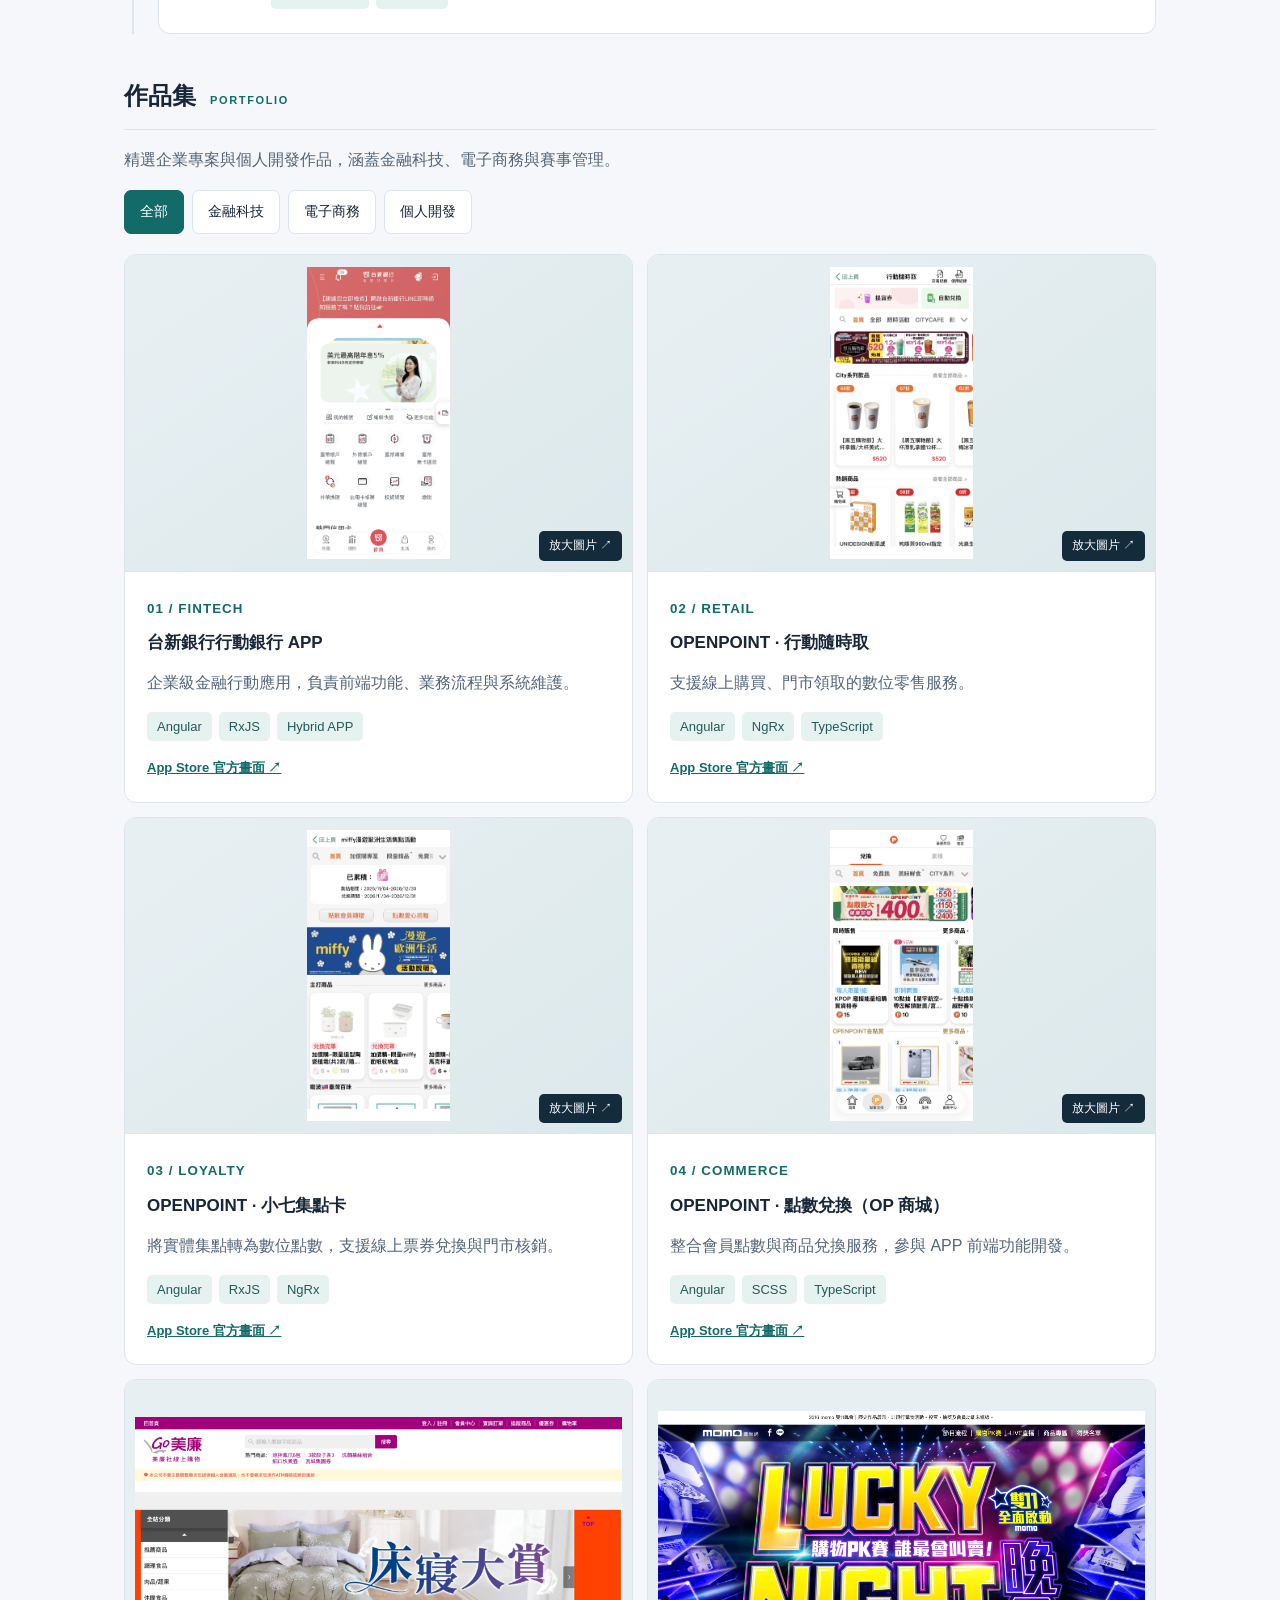
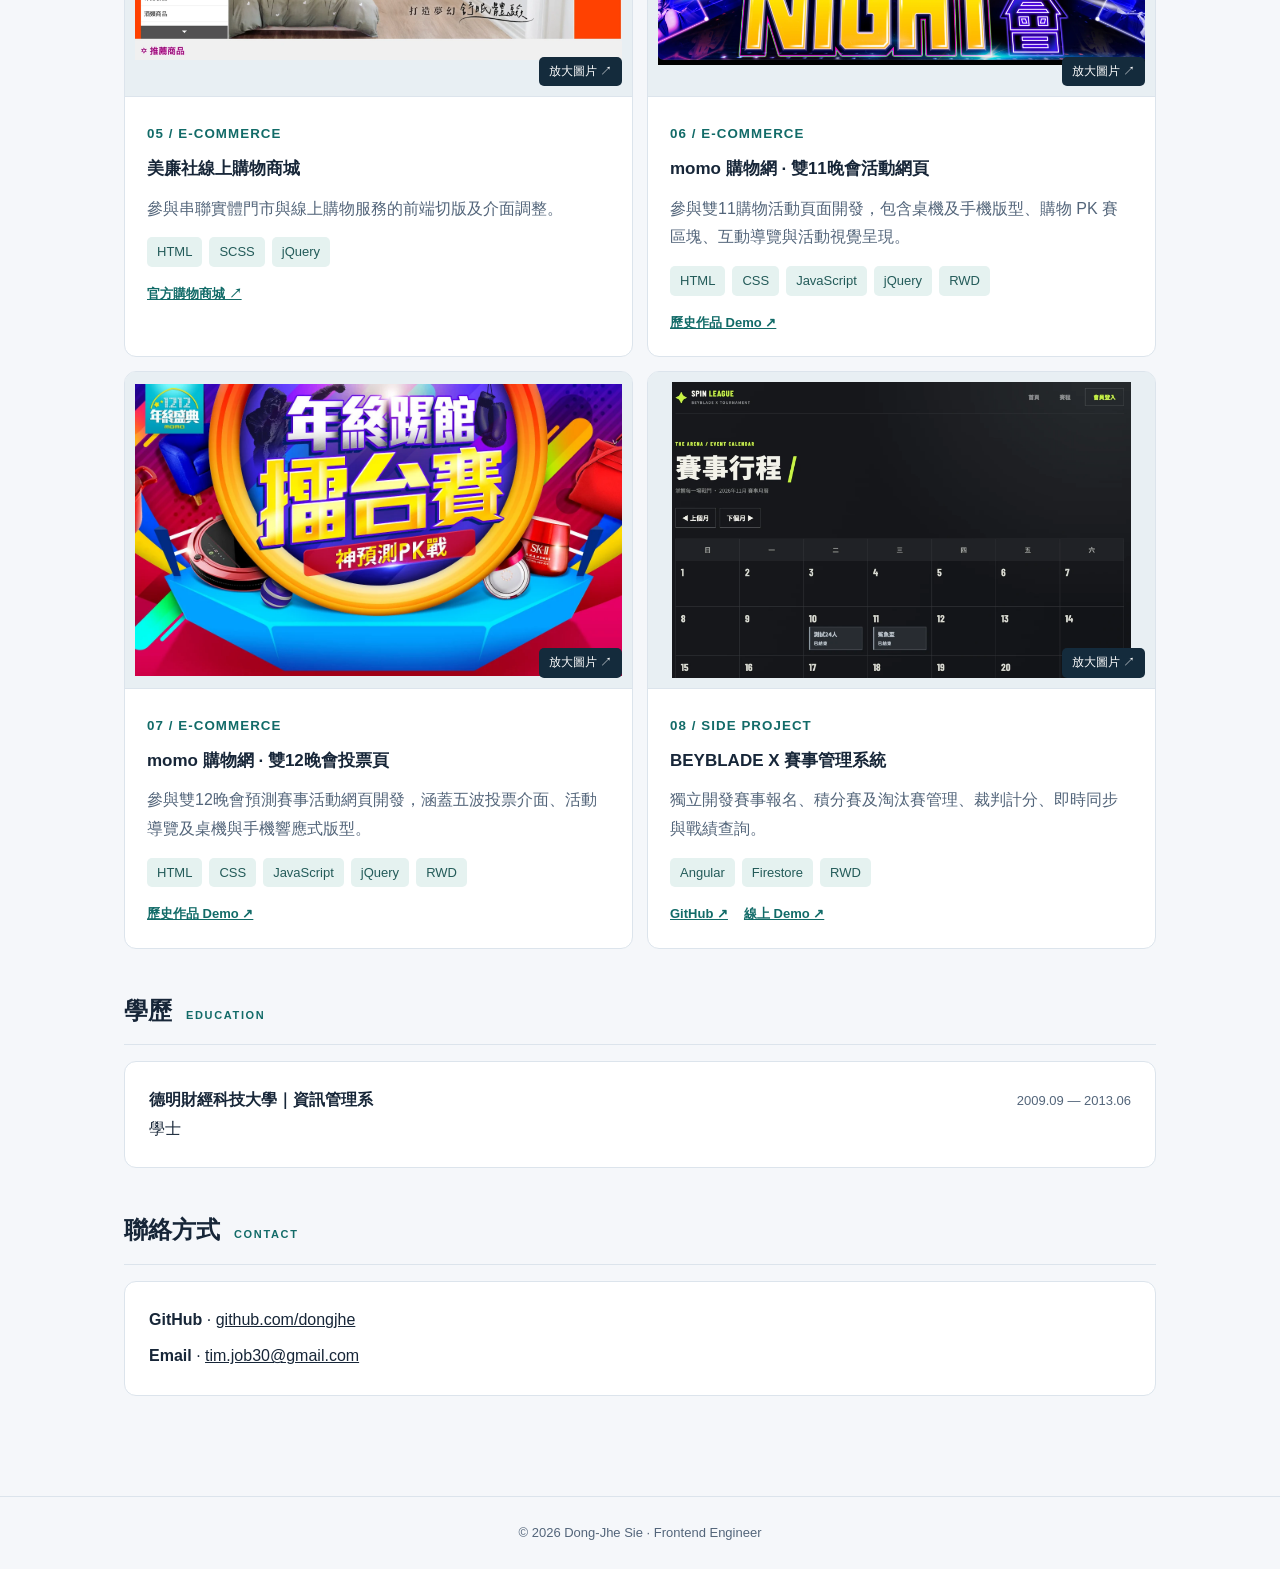
==== commit 3695249d: "refactor: clarify Ionic and Cordova exposure in employment skills" ====
--- a/index.html
+++ b/index.html
@@ -4,7 +4,7 @@
 .portfolio-intro{color:var(--muted);margin:0 0 16px}.portfolio-filters{display:flex;flex-wrap:wrap;gap:8px;margin:0 0 20px}.portfolio-filters button[aria-pressed=true]{background:var(--accent);color:white;border-color:var(--accent)}.portfolio-card{padding:0;overflow:hidden;display:flex;flex-direction:column}.portfolio-card[hidden]{display:none}.portfolio-media{aspect-ratio:16/10;background:linear-gradient(145deg,#e8eff3,#dce9eb);display:grid;place-items:center;position:relative;border-bottom:1px solid var(--line)}.media-placeholder{display:flex;flex-direction:column;align-items:center;gap:6px;color:#597781}.media-placeholder span{font-size:11px;letter-spacing:.19em;font-weight:700}.media-placeholder small{font-size:12px;color:#627582;font-weight:400}.portfolio-body{padding:22px;flex:1}.portfolio-body h3{margin-top:6px}.project-links{display:flex;gap:16px;margin-top:15px;font-size:13px;color:var(--accent);font-weight:650}.gallery-cover{position:absolute;inset:0;width:100%;height:100%;padding:0;border:0;background:transparent;border-radius:0}.gallery-cover img{width:100%;height:100%;object-fit:contain;display:block}.gallery-count{position:absolute;bottom:10px;right:10px;background:#142b3c;color:white;padding:4px 10px;border-radius:5px;font-size:12px}.gallery-dialog{border:0;border-radius:14px;padding:18px;background:#142b3c;color:white;width:min(94vw,960px);max-height:94vh}.gallery-dialog::backdrop{background:#08121cdd}.gallery-dialog img{display:block;max-width:100%;max-height:70vh;margin:12px auto;object-fit:contain}.gallery-toolbar{display:flex;justify-content:space-between;align-items:center;gap:10px}.gallery-dialog button{background:#294455;color:white;border-color:#67818f}.gallery-controls{display:flex;justify-content:center;align-items:center;gap:12px}.gallery-dialog button:disabled{opacity:.4;cursor:default}@media print{.portfolio-filters,.portfolio-media,.gallery-dialog,.project-links{display:none!important}.portfolio-card[hidden]{display:block}.portfolio-body{padding:12px}}.official-preview{text-decoration:none;position:absolute;inset:0;justify-content:center;transition:background .18s}.official-preview:hover{background:#ffffff70}.official-preview small{color:var(--accent);font-weight:650}.mobile-cover .gallery-cover{padding:12px;background:linear-gradient(145deg,#e8eff3,#dce9eb)}.mobile-cover .gallery-cover img{transition:transform .2s;object-fit:contain}.mobile-cover .gallery-cover:hover img{transform:scale(1.04)}.mobile-cover{overflow:hidden}.desktop-cover .gallery-cover{padding:10px;background:#e8eff3}.desktop-cover .gallery-cover img{object-fit:contain;transition:transform .2s}.desktop-cover .gallery-cover:hover img{transform:scale(1.03)}.desktop-cover{overflow:hidden}.company-job{display:grid;grid-template-columns:68px minmax(0,1fr);gap:20px}.company-logo{width:68px;height:68px;border:1px solid var(--line);border-radius:12px;background:#f1f6f7;display:grid;place-items:center;position:relative;color:var(--accent);font-size:18px;font-weight:800;overflow:hidden}.company-logo img{display:none;width:100%;height:100%;object-fit:contain;padding:5px;background:white}.company-logo.has-logo img{display:block}.company-logo.has-logo span{display:none}.job-tags{margin-top:14px}.job-content{min-width:0}@media(max-width:650px){.company-job{grid-template-columns:46px minmax(0,1fr);gap:12px}.company-logo{width:46px;height:46px;font-size:14px}.company-job .jobtop{gap:2px;flex-direction:column}}@media print{.company-job{grid-template-columns:44px 1fr;gap:10px}.company-logo{width:44px;height:44px;font-size:12px}}.supporting-skills{margin-top:14px;background:transparent}.supporting-skills p{font-size:14px;color:var(--muted);margin:0 0 12px}.supporting-skills .tag{background:#edf1f5;color:var(--muted)}#momo-demo-link[hidden],#momo-demo-pending[hidden]{display:none!important}#momo1212-demo-link[hidden],#momo1212-demo-pending[hidden]{display:none!important}.hero-avatar{position:absolute;right:48px;top:40px;width:148px;height:148px;border-radius:50%;border:3px solid #a5e5db;background:#203c4d;overflow:hidden;display:grid;place-items:center;z-index:2;box-shadow:0 8px 28px #0003}.hero-avatar img{display:none;width:100%;height:100%;object-fit:cover;object-position:center}.hero-avatar.has-photo img{display:block}.hero-avatar.has-photo .avatar-placeholder{display:none}.avatar-placeholder{width:60%;color:#a5e5db}.avatar-placeholder svg{display:block;width:100%}.hero h1,.hero .english,.hero .eyebrow{padding-right:160px}@media(max-width:650px){.hero-avatar{width:84px;height:84px;right:22px;top:25px;border-width:2px}.hero h1,.hero .english,.hero .eyebrow{padding-right:92px}}@media print{.hero-avatar{width:76px;height:76px;top:0;right:0;box-shadow:none}.hero h1,.hero .english,.hero .eyebrow{padding-right:90px}}</style></head><body><nav><div class="nav"><a class="brand" href="#top">DJ / RESUME</a><div class="links"><a href="#about">關於我</a><a href="#skills">專業技能</a><a href="#experience">工作經歷</a><a href="#projects">作品集</a><button type="button" onclick="window.print()">列印 / PDF</button></div></div></nav><main id="top"><header class="hero"><div class="hero-avatar"><span class="avatar-placeholder" aria-hidden="true"><svg viewBox="0 0 64 64" fill="none" stroke="currentColor" stroke-width="2.5"><circle cx="32" cy="23" r="10"/><path d="M13 54v-4c0-10 8-16 19-16s19 6 19 16v4"/></svg></span><img src="assets/profile.webp" alt="謝東哲個人照片" onload="this.parentElement.classList.add('has-photo')" onerror="this.remove()"></div><div class="eyebrow">Frontend Engineering · Taiwan</div><h1>謝東哲</h1><div class="english">DONG-JHE SIE</div><h2>前端工程師 <span lang="en">/ Frontend Engineer</span></h2><p>具備 9 年以上前端開發經驗，專注 Angular、TypeScript 與 RxJS，擁有企業級應用、API 串接及前端系統開發與維護經驗。結合 UI 設計背景，重視使用者體驗、程式品質與系統可維護性。</p><div class="actions"><a class="btn primary" href="#experience">探索工作經歷</a><a class="btn" href="#contact">聯絡我</a></div></header><div class="stats"><div class="stat"><strong>9+ 年</strong><span>前端開發經驗</span></div><div class="stat"><strong>7+ 年</strong><span>Angular 實務經驗</span></div><div class="stat"><strong>8</strong><span>精選前端開發作品</span></div></div>
 <section id="about"><div class="section-head"><h2>關於我</h2><span>ABOUT</span></div><div class="panel"><p>具備 9 年以上前端開發經驗，專長 Angular、TypeScript、RxJS 與 NgRx。現任緯致科技軟體工程師，派駐台新銀行，負責行動銀行 APP 前端開發與系統維護；曾參與 7-ELEVEN OPENPOINT APP 核心功能開發。具備系統架構重構、框架升級、API 整合及行動應用前端開發經驗，重視程式品質、系統穩定性與可維護性，兼具 UI 設計背景及跨團隊協作能力。</p></div></section>
 <section id="skills"><div class="section-head"><h2>專業技能</h2><span>TECH STACK</span></div><div class="grid"><div class="panel skill"><h3>前端框架與程式語言</h3><div class="tags"><span class="tag">Angular</span><span class="tag">TypeScript</span><span class="tag">JavaScript</span></div></div><div class="panel skill"><h3>網頁切版與響應式設計</h3><div class="tags"><span class="tag">HTML5</span><span class="tag">CSS3</span><span class="tag">SCSS</span><span class="tag">RWD</span><span class="tag">jQuery</span></div></div><div class="panel skill"><h3>狀態管理與資料串接</h3><div class="tags"><span class="tag">RxJS</span><span class="tag">NgRx</span><span class="tag">REST API 串接</span><span class="tag">Reactive Forms</span></div></div><div class="panel skill"><h3>前端工程化與開發工具</h3><div class="tags"><span class="tag">Git</span><span class="tag">Git Flow</span></div></div></div><div class="panel skill supporting-skills"><h3>其他工具與使用經驗</h3><p>具備 UI 設計背景，曾於專案中接觸跨平台行動應用及建置工具，非核心專長。</p><div class="tags"><span class="tag">Figma</span><span class="tag">Zeplin</span><span class="tag">Adobe XD</span><span class="tag">Photoshop</span><span class="tag">Ionic</span><span class="tag">Cordova</span><span class="tag">WebView</span><span class="tag">Flutter</span><span class="tag">Xcode</span><span class="tag">Android Studio</span><span class="tag">Gradle</span><span class="tag">CocoaPods</span></div></div></section>
-<section id="experience"><div class="section-head"><h2>工作經歷</h2><span>EXPERIENCE</span></div><div class="timeline"><article class="panel job company-job"><div class="company-logo" aria-hidden="true"><span>緯致</span><img src="https://www.wits.com/media/images/e8559a55-4f02-4f4.b476e5d1.fill-813x401-c100.format-jpeg.jpg" alt="" referrerpolicy="no-referrer" onload="this.parentElement.classList.add('has-logo')" onerror="this.remove()"></div><div class="job-content"><div class="jobtop"><h3>軟體工程師</h3><span class="date">2024.07.29 — 至今</span></div><div class="company">緯致科技股份有限公司（原緯創軟體） · 派駐台新銀行</div><ul><li>負責行動銀行 APP Angular 前端功能開發、既有系統維護與異常排查。</li><li>依據業務規格進行功能模組、表單驗證、業務邏輯與 API 串接開發。</li><li>於行動銀行專案中使用 Ionic / Cordova 開發前端功能，接觸 iOS、Android 建置流程及 Flutter 模組整合。</li><li>與相關開發及測試團隊協作，進行問題修正與系統維護。</li></ul><div class="tags job-tags"><span class="tag">Angular</span><span class="tag">TypeScript</span><span class="tag">RxJS</span><span class="tag">Ionic</span><span class="tag">Cordova</span><span class="tag">Flutter（接觸經驗）</span></div></div></article><article class="panel job company-job"><div class="company-logo" aria-hidden="true"><span>統智</span><img src="https://storage.quickclick.cc/library/25399/phone-1731663703796.jpg" alt="" referrerpolicy="no-referrer" onload="this.parentElement.classList.add('has-logo')" onerror="this.remove()"></div><div class="job-content"><div class="jobtop"><h3>前端工程師</h3><span class="date">2019.10 — 2024.06</span></div><div class="company">統智科技股份有限公司</div><ul><li>負責 7-ELEVEN OPENPOINT APP WebView 功能開發及 API 整合。</li><li>參與 Angular 8 至 12 版本升級、架構重構與 NgRx Actions、Effects、Reducers 開發。</li><li>負責維護案件處理與系統障礙調查。</li></ul><div class="tags job-tags"><span class="tag">Angular</span><span class="tag">NgRx</span><span class="tag">RxJS</span><span class="tag">TypeScript</span><span class="tag">SCSS</span><span class="tag">Git</span></div></div></article><article class="panel job company-job"><div class="company-logo" aria-hidden="true"><span>掌櫃</span><img src="https://s3cdn.yourator.co/companies/logos/000/000/617/thumb/602586ba5bdaded4122feb9a5ea5ee1e01f8c6bf.jpg" alt="" referrerpolicy="no-referrer" onload="this.parentElement.classList.add('has-logo')" onerror="this.remove()"></div><div class="job-content"><div class="jobtop"><h3>前端工程師</h3><span class="date">2017.07 — 2019.08</span></div><div class="company">掌櫃智慧生活有限公司</div><ul><li>負責官網改版架構、前端程式撰寫及活動頁設計。</li><li>參與美廉社線上購物商城網頁切版與介面調整。</li><li>使用 HTML、CSS、JavaScript、jQuery 進行官網與商城開發。</li><li>使用 Photoshop 設計活動 Banner 及 Google 地圖地標圖示。</li></ul><div class="tags job-tags"><span class="tag">HTML</span><span class="tag">CSS</span><span class="tag">JavaScript</span><span class="tag">jQuery</span><span class="tag">Photoshop</span></div></div></article><article class="panel job company-job"><div class="company-logo" aria-hidden="true"><span>momo</span><img src="https://upload.wikimedia.org/wikipedia/commons/f/fa/Momo_Logo.svg" alt="" referrerpolicy="no-referrer" onload="this.parentElement.classList.add('has-logo')" onerror="this.remove()"></div><div class="job-content"><div class="jobtop"><h3>視覺設計師</h3><span class="date">2015.07 — 2017.04</span></div><div class="company">富邦媒體科技股份有限公司（momo）</div><ul><li>負責 APP UI、活動頁設計、網頁切版與前端開發支援。</li><li>製作及測試電子郵件版型。</li><li>使用 Photoshop、Illustrator 設計 APP UI；以 HTML、CSS、JavaScript、jQuery 實作活動頁面。</li></ul><div class="tags job-tags"><span class="tag">HTML</span><span class="tag">CSS</span><span class="tag">JavaScript</span><span class="tag">jQuery</span><span class="tag">Photoshop</span><span class="tag">Illustrator</span></div></div></article><article class="panel job company-job"><div class="company-logo" aria-hidden="true"><span>宇騰</span><img src="assets/logos/yuteng.webp" alt="" onload="this.parentElement.classList.add('has-logo')" onerror="this.remove()"></div><div class="job-content"><div class="jobtop"><h3>視覺設計師</h3><span class="date">2014.10 — 2015.03</span></div><div class="company">宇騰科技股份有限公司</div><ul><li>負責客製化 APP 介面、模板設計、官網視覺及後台商品資訊維護。</li><li>參與客製化 APP 架構與產品內容設計、後台問題處理及 DM 設計。</li></ul><div class="tags job-tags"><span class="tag">APP UI</span><span class="tag">視覺設計</span><span class="tag">客製化模板</span></div></div></article><article class="panel job company-job"><div class="company-logo" aria-hidden="true"><span>勤創</span><img src="assets/logos/qinchuan.webp" alt="" onload="this.parentElement.classList.add('has-logo')" onerror="this.remove()"></div><div class="job-content"><div class="jobtop"><h3>工讀生｜資訊助理</h3><span class="date">2012.07 — 2013.02</span></div><div class="company">勤創科技股份有限公司</div><ul><li>參與 Philippines 旅遊互動工具書 iPad 畫面設計。</li><li>參與伍豐科技 POS 系統及工研院「台灣遊證 i 慢遊」iPhone 畫面設計。</li><li>協助中華電信命理台節日 DM 與小廣告設計。</li></ul><div class="tags job-tags"><span class="tag">行動介面設計</span><span class="tag">視覺設計</span></div></div></article></div></section>
+<section id="experience"><div class="section-head"><h2>工作經歷</h2><span>EXPERIENCE</span></div><div class="timeline"><article class="panel job company-job"><div class="company-logo" aria-hidden="true"><span>緯致</span><img src="https://www.wits.com/media/images/e8559a55-4f02-4f4.b476e5d1.fill-813x401-c100.format-jpeg.jpg" alt="" referrerpolicy="no-referrer" onload="this.parentElement.classList.add('has-logo')" onerror="this.remove()"></div><div class="job-content"><div class="jobtop"><h3>軟體工程師</h3><span class="date">2024.07.29 — 至今</span></div><div class="company">緯致科技股份有限公司（原緯創軟體） · 派駐台新銀行</div><ul><li>負責行動銀行 APP Angular 前端功能開發、既有系統維護與異常排查。</li><li>依據業務規格進行功能模組、表單驗證、業務邏輯與 API 串接開發。</li><li>於行動銀行專案中使用 Ionic / Cordova 開發前端功能，接觸 iOS、Android 建置流程及 Flutter 模組整合。</li><li>與相關開發及測試團隊協作，進行問題修正與系統維護。</li></ul><div class="tags job-tags"><span class="tag">Angular</span><span class="tag">TypeScript</span><span class="tag">RxJS</span><span class="tag">Ionic（接觸經驗）</span><span class="tag">Cordova（接觸經驗）</span><span class="tag">Flutter（接觸經驗）</span></div></div></article><article class="panel job company-job"><div class="company-logo" aria-hidden="true"><span>統智</span><img src="https://storage.quickclick.cc/library/25399/phone-1731663703796.jpg" alt="" referrerpolicy="no-referrer" onload="this.parentElement.classList.add('has-logo')" onerror="this.remove()"></div><div class="job-content"><div class="jobtop"><h3>前端工程師</h3><span class="date">2019.10 — 2024.06</span></div><div class="company">統智科技股份有限公司</div><ul><li>負責 7-ELEVEN OPENPOINT APP WebView 功能開發及 API 整合。</li><li>參與 Angular 8 至 12 版本升級、架構重構與 NgRx Actions、Effects、Reducers 開發。</li><li>負責維護案件處理與系統障礙調查。</li></ul><div class="tags job-tags"><span class="tag">Angular</span><span class="tag">NgRx</span><span class="tag">RxJS</span><span class="tag">TypeScript</span><span class="tag">SCSS</span><span class="tag">Git</span></div></div></article><article class="panel job company-job"><div class="company-logo" aria-hidden="true"><span>掌櫃</span><img src="https://s3cdn.yourator.co/companies/logos/000/000/617/thumb/602586ba5bdaded4122feb9a5ea5ee1e01f8c6bf.jpg" alt="" referrerpolicy="no-referrer" onload="this.parentElement.classList.add('has-logo')" onerror="this.remove()"></div><div class="job-content"><div class="jobtop"><h3>前端工程師</h3><span class="date">2017.07 — 2019.08</span></div><div class="company">掌櫃智慧生活有限公司</div><ul><li>負責官網改版架構、前端程式撰寫及活動頁設計。</li><li>參與美廉社線上購物商城網頁切版與介面調整。</li><li>使用 HTML、CSS、JavaScript、jQuery 進行官網與商城開發。</li><li>使用 Photoshop 設計活動 Banner 及 Google 地圖地標圖示。</li></ul><div class="tags job-tags"><span class="tag">HTML</span><span class="tag">CSS</span><span class="tag">JavaScript</span><span class="tag">jQuery</span><span class="tag">Photoshop</span></div></div></article><article class="panel job company-job"><div class="company-logo" aria-hidden="true"><span>momo</span><img src="https://upload.wikimedia.org/wikipedia/commons/f/fa/Momo_Logo.svg" alt="" referrerpolicy="no-referrer" onload="this.parentElement.classList.add('has-logo')" onerror="this.remove()"></div><div class="job-content"><div class="jobtop"><h3>視覺設計師</h3><span class="date">2015.07 — 2017.04</span></div><div class="company">富邦媒體科技股份有限公司（momo）</div><ul><li>負責 APP UI、活動頁設計、網頁切版與前端開發支援。</li><li>製作及測試電子郵件版型。</li><li>使用 Photoshop、Illustrator 設計 APP UI；以 HTML、CSS、JavaScript、jQuery 實作活動頁面。</li></ul><div class="tags job-tags"><span class="tag">HTML</span><span class="tag">CSS</span><span class="tag">JavaScript</span><span class="tag">jQuery</span><span class="tag">Photoshop</span><span class="tag">Illustrator</span></div></div></article><article class="panel job company-job"><div class="company-logo" aria-hidden="true"><span>宇騰</span><img src="assets/logos/yuteng.webp" alt="" onload="this.parentElement.classList.add('has-logo')" onerror="this.remove()"></div><div class="job-content"><div class="jobtop"><h3>視覺設計師</h3><span class="date">2014.10 — 2015.03</span></div><div class="company">宇騰科技股份有限公司</div><ul><li>負責客製化 APP 介面、模板設計、官網視覺及後台商品資訊維護。</li><li>參與客製化 APP 架構與產品內容設計、後台問題處理及 DM 設計。</li></ul><div class="tags job-tags"><span class="tag">APP UI</span><span class="tag">視覺設計</span><span class="tag">客製化模板</span></div></div></article><article class="panel job company-job"><div class="company-logo" aria-hidden="true"><span>勤創</span><img src="assets/logos/qinchuan.webp" alt="" onload="this.parentElement.classList.add('has-logo')" onerror="this.remove()"></div><div class="job-content"><div class="jobtop"><h3>工讀生｜資訊助理</h3><span class="date">2012.07 — 2013.02</span></div><div class="company">勤創科技股份有限公司</div><ul><li>參與 Philippines 旅遊互動工具書 iPad 畫面設計。</li><li>參與伍豐科技 POS 系統及工研院「台灣遊證 i 慢遊」iPhone 畫面設計。</li><li>協助中華電信命理台節日 DM 與小廣告設計。</li></ul><div class="tags job-tags"><span class="tag">行動介面設計</span><span class="tag">視覺設計</span></div></div></article></div></section>
 <section id="projects"><div class="section-head"><h2>作品集</h2><span>PORTFOLIO</span></div><p class="portfolio-intro">精選企業專案與個人開發作品，涵蓋金融科技、電子商務與賽事管理。</p><div class="portfolio-filters" role="group" aria-label="作品分類"><button type="button" data-filter="all" aria-pressed="true">全部</button><button type="button" data-filter="finance" aria-pressed="false">金融科技</button><button type="button" data-filter="commerce" aria-pressed="false">電子商務</button><button type="button" data-filter="personal" aria-pressed="false">個人開發</button></div><div class="grid portfolio-grid"><article class="panel project portfolio-card" data-category="finance"><div class="portfolio-media" data-gallery="bank"><a class="media-placeholder official-preview" href="https://apps.apple.com/tw/app/%E5%8F%B0%E6%96%B0%E9%8A%80%E8%A1%8C-%E8%A1%8C%E5%8B%95%E9%8A%80%E8%A1%8C/id388917170" target="_blank" rel="noopener noreferrer"><svg viewBox="0 0 48 48" width="38" height="38" fill="none" stroke="currentColor" stroke-width="1.4" aria-hidden="true"><rect x="5" y="7" width="38" height="34" rx="4"/><circle cx="17" cy="18" r="4"/><path d="m6 35 12-12 8 8 7-7 10 10"/></svg><span>PROJECT GALLERY</span><small>App Store 官方畫面 ↗</small></a></div><div class="portfolio-body"><small>01 / FINTECH</small><h3>台新銀行行動銀行 APP</h3><p>企業級金融行動應用，負責前端功能、業務流程與系統維護。</p><div class="tags"><span class="tag">Angular</span><span class="tag">RxJS</span><span class="tag">Hybrid APP</span></div><div class="project-links"><a href="https://apps.apple.com/tw/app/%E5%8F%B0%E6%96%B0%E9%8A%80%E8%A1%8C-%E8%A1%8C%E5%8B%95%E9%8A%80%E8%A1%8C/id388917170" target="_blank" rel="noopener noreferrer">App Store 官方畫面 ↗</a></div></div></article><article class="panel project portfolio-card" data-category="commerce"><div class="portfolio-media mobile-cover" data-gallery="pickup"><button type="button" class="gallery-cover" aria-label="瀏覽 行動隨時取 作品圖片"><img src="assets/portfolio/openpoint-pickup.webp?v=849e2f2ed6c8" alt="行動隨時取" loading="lazy" decoding="async"><span class="gallery-count">放大圖片 ↗</span></button></div><div class="portfolio-body"><small>02 / RETAIL</small><h3>OPENPOINT · 行動隨時取</h3><p>支援線上購買、門市領取的數位零售服務。</p><div class="tags"><span class="tag">Angular</span><span class="tag">NgRx</span><span class="tag">TypeScript</span></div><div class="project-links"><a href="https://apps.apple.com/tw/app/id1014238801" target="_blank" rel="noopener noreferrer">App Store 官方畫面 ↗</a></div></div></article><article class="panel project portfolio-card" data-category="commerce"><div class="portfolio-media mobile-cover" data-gallery="points"><button type="button" class="gallery-cover" aria-label="瀏覽 小七集點卡 作品圖片"><img src="assets/portfolio/openpoint-points.webp?v=14247bfbbbf5" alt="小七集點卡" loading="lazy" decoding="async"><span class="gallery-count">放大圖片 ↗</span></button></div><div class="portfolio-body"><small>03 / LOYALTY</small><h3>OPENPOINT · 小七集點卡</h3><p>將實體集點轉為數位點數，支援線上票券兌換與門市核銷。</p><div class="tags"><span class="tag">Angular</span><span class="tag">RxJS</span><span class="tag">NgRx</span></div><div class="project-links"><a href="https://apps.apple.com/tw/app/id1014238801" target="_blank" rel="noopener noreferrer">App Store 官方畫面 ↗</a></div></div></article><article class="panel project portfolio-card" data-category="commerce"><div class="portfolio-media mobile-cover" data-gallery="mall"><button type="button" class="gallery-cover" aria-label="瀏覽 OPENPOINT 點數兌換 作品圖片"><img src="assets/portfolio/openpoint-redeem.webp?v=5b6f619a132b" alt="OPENPOINT 點數兌換" loading="lazy" decoding="async"><span class="gallery-count">放大圖片 ↗</span></button></div><div class="portfolio-body"><small>04 / COMMERCE</small><h3>OPENPOINT · 點數兌換（OP 商城）</h3><p>整合會員點數與商品兌換服務，參與 APP 前端功能開發。</p><div class="tags"><span class="tag">Angular</span><span class="tag">SCSS</span><span class="tag">TypeScript</span></div><div class="project-links"><a href="https://apps.apple.com/tw/app/id1014238801" target="_blank" rel="noopener noreferrer">App Store 官方畫面 ↗</a></div></div></article><article class="panel project portfolio-card" data-category="commerce"><div class="portfolio-media desktop-cover" data-gallery="simplemart"><button type="button" class="gallery-cover" aria-label="瀏覽 美廉社線上購物商城首頁 作品圖片"><img src="assets/portfolio/simplemart-cover.webp?v=181d2981342f" alt="美廉社線上購物商城首頁" loading="lazy" decoding="async"><span class="gallery-count">放大圖片 ↗</span></button></div><div class="portfolio-body"><small>05 / E-COMMERCE</small><h3>美廉社線上購物商城</h3><p>參與串聯實體門市與線上購物服務的前端切版及介面調整。</p><div class="tags"><span class="tag">HTML</span><span class="tag">SCSS</span><span class="tag">jQuery</span></div><div class="project-links"><a href="https://goshopping.simplemart.com.tw/" target="_blank" rel="noopener noreferrer">官方購物商城 ↗</a></div></div></article><article class="panel project portfolio-card" data-category="commerce"><div class="portfolio-media" data-gallery="momo"><div class="media-placeholder"><span>momo · 2016</span><small>雙11晚會活動網頁</small></div></div><div class="portfolio-body"><small>06 / E-COMMERCE</small><h3>momo 購物網 · 雙11晚會活動網頁</h3><p>參與雙11購物活動頁面開發，包含桌機及手機版型、購物 PK 賽區塊、互動導覽與活動視覺呈現。</p><div class="tags"><span class="tag">HTML</span><span class="tag">CSS</span><span class="tag">JavaScript</span><span class="tag">jQuery</span><span class="tag">RWD</span></div><div class="project-links"><a id="momo-demo-link" href="demos/momo-1111/" target="_blank" rel="noopener noreferrer" hidden>歷史作品 Demo ↗</a><span id="momo-demo-pending">歷史作品（展示檔待上傳）</span></div></div></article><article class="panel project portfolio-card" data-category="commerce"><div class="portfolio-media" data-gallery="momo1212"><div class="media-placeholder"><span>momo · 2016</span><small>雙12晚會投票頁</small></div></div><div class="portfolio-body"><small>07 / E-COMMERCE</small><h3>momo 購物網 · 雙12晚會投票頁</h3><p>參與雙12晚會預測賽事活動網頁開發，涵蓋五波投票介面、活動導覽及桌機與手機響應式版型。</p><div class="tags"><span class="tag">HTML</span><span class="tag">CSS</span><span class="tag">JavaScript</span><span class="tag">jQuery</span><span class="tag">RWD</span></div><div class="project-links"><a id="momo1212-demo-link" href="demos/momo-1212/" target="_blank" rel="noopener noreferrer" hidden>歷史作品 Demo ↗</a><span id="momo1212-demo-pending">歷史作品（展示檔待上傳）</span></div></div></article><article class="panel project portfolio-card" data-category="personal"><div class="portfolio-media desktop-cover" data-gallery="tournament"><button type="button" class="gallery-cover" aria-label="瀏覽 SPIN LEAGUE 賽事行程 作品圖片"><img src="assets/portfolio/tournament-cover.webp?v=1128c62b73b5" alt="SPIN LEAGUE 賽事行程" loading="lazy" decoding="async"><span class="gallery-count">放大圖片 ↗</span></button></div><div class="portfolio-body"><small>08 / SIDE PROJECT</small><h3>BEYBLADE X 賽事管理系統</h3><p>獨立開發賽事報名、積分賽及淘汰賽管理、裁判計分、即時同步與戰績查詢。</p><div class="tags"><span class="tag">Angular</span><span class="tag">Firestore</span><span class="tag">RWD</span></div><div class="project-links"><a href="https://github.com/dongjhe/beyblade-tournament-v2" target="_blank" rel="noopener noreferrer">GitHub ↗</a><a href="https://dongjhe.github.io/beyblade-tournament-v2/" target="_blank" rel="noopener noreferrer">線上 Demo ↗</a></div></div></article></div></section>
 <section id="education"><div class="section-head"><h2>學歷</h2><span>EDUCATION</span></div><div class="panel"><div class="jobtop"><strong>德明財經科技大學｜資訊管理系</strong><span class="date">2009.09 — 2013.06</span></div><p>學士</p></div></section><section id="contact"><div class="section-head"><h2>聯絡方式</h2><span>CONTACT</span></div><div class="panel contact"><p><strong>GitHub</strong> · <a href="https://github.com/dongjhe" target="_blank" rel="noopener noreferrer">github.com/dongjhe</a></p><p><strong>Email</strong> · <a href="mailto:tim.job30@gmail.com">tim.job30@gmail.com</a></p></div></section></main><footer class="footer">© <span id="year">2026</span> Dong-Jhe Sie · Frontend Engineer</footer><script>document.getElementById('year').textContent=new Date().getFullYear();</script><dialog class="gallery-dialog" id="portfolio-dialog" aria-labelledby="gallery-title"><div class="gallery-toolbar"><strong id="gallery-title"></strong><button type="button" id="gallery-close" aria-label="關閉圖片">✕</button></div><img id="gallery-image" alt=""><div class="gallery-controls"><button type="button" id="gallery-prev" aria-label="上一張">←</button><span id="gallery-position" aria-live="polite"></span><button type="button" id="gallery-next" aria-label="下一張">→</button></div></dialog><script data-resume-refresh>
 /* Compare deployed source with previous response; never reload automatically. */
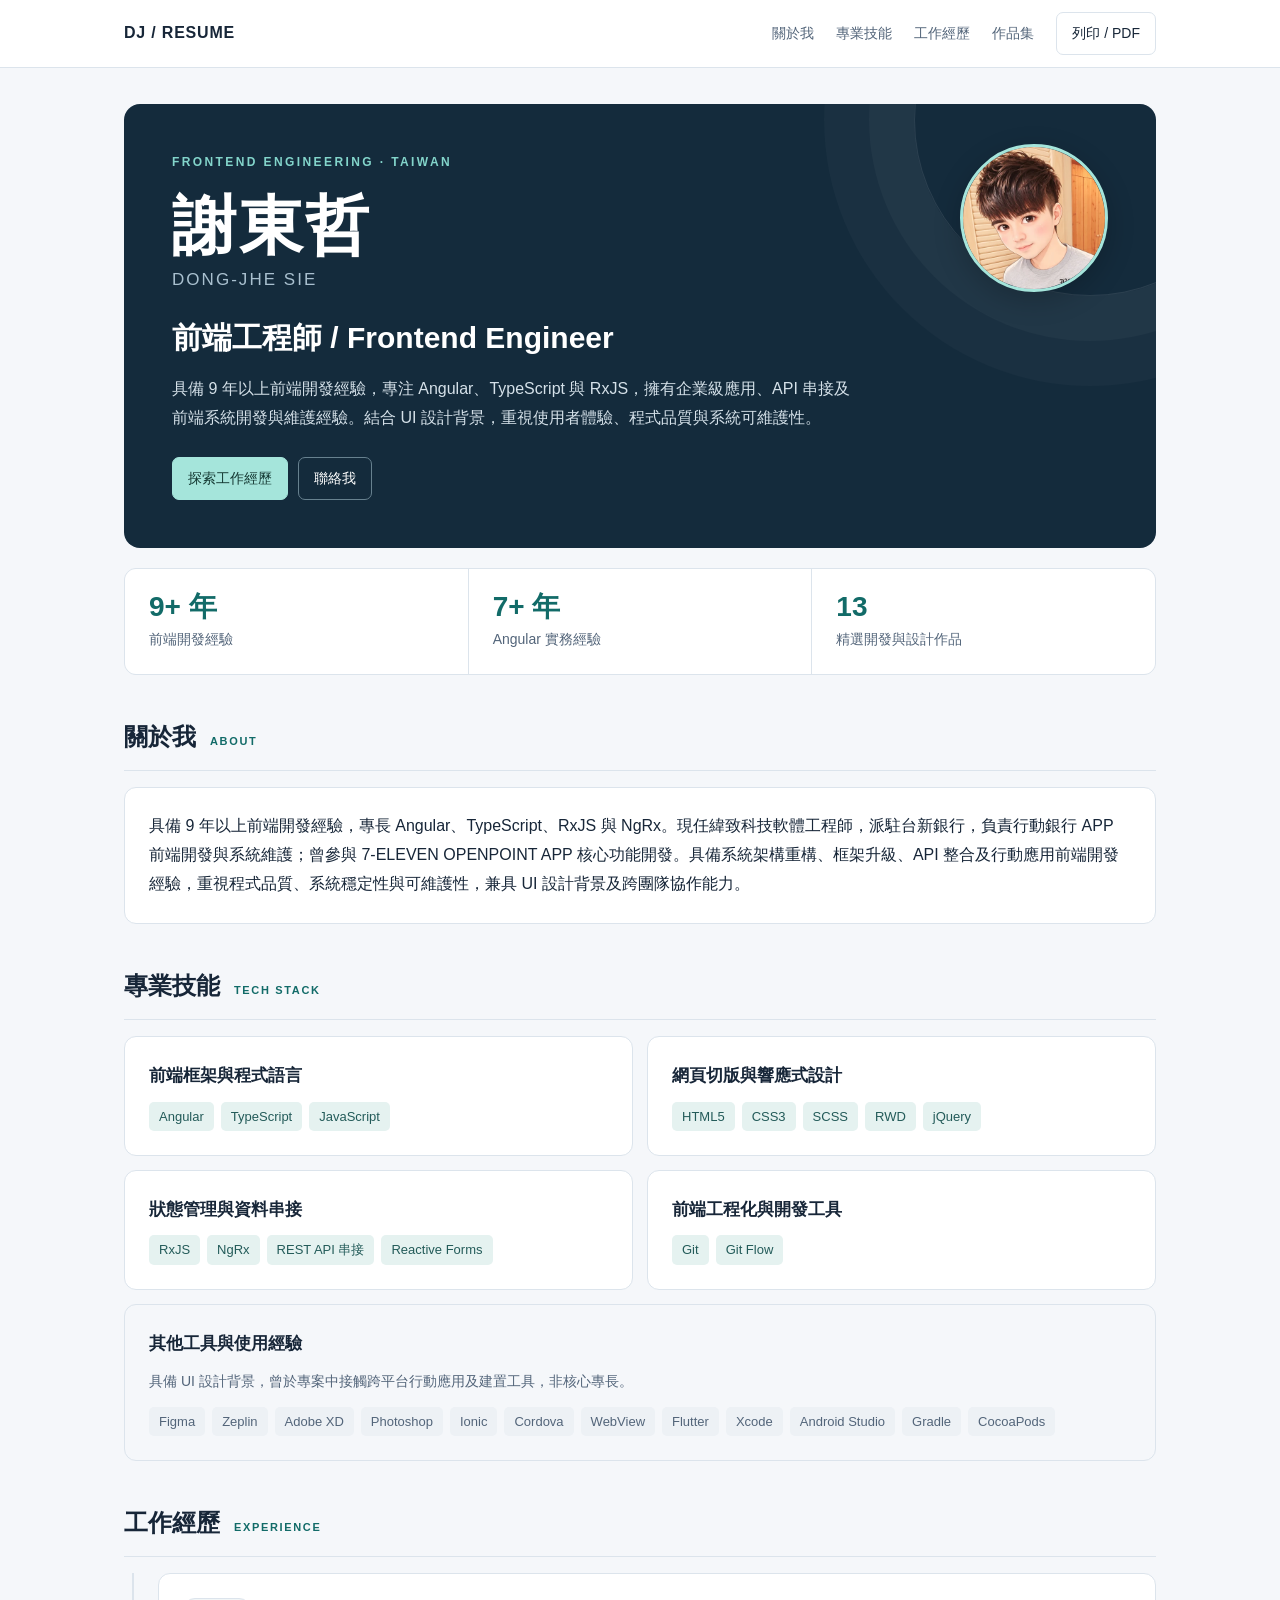
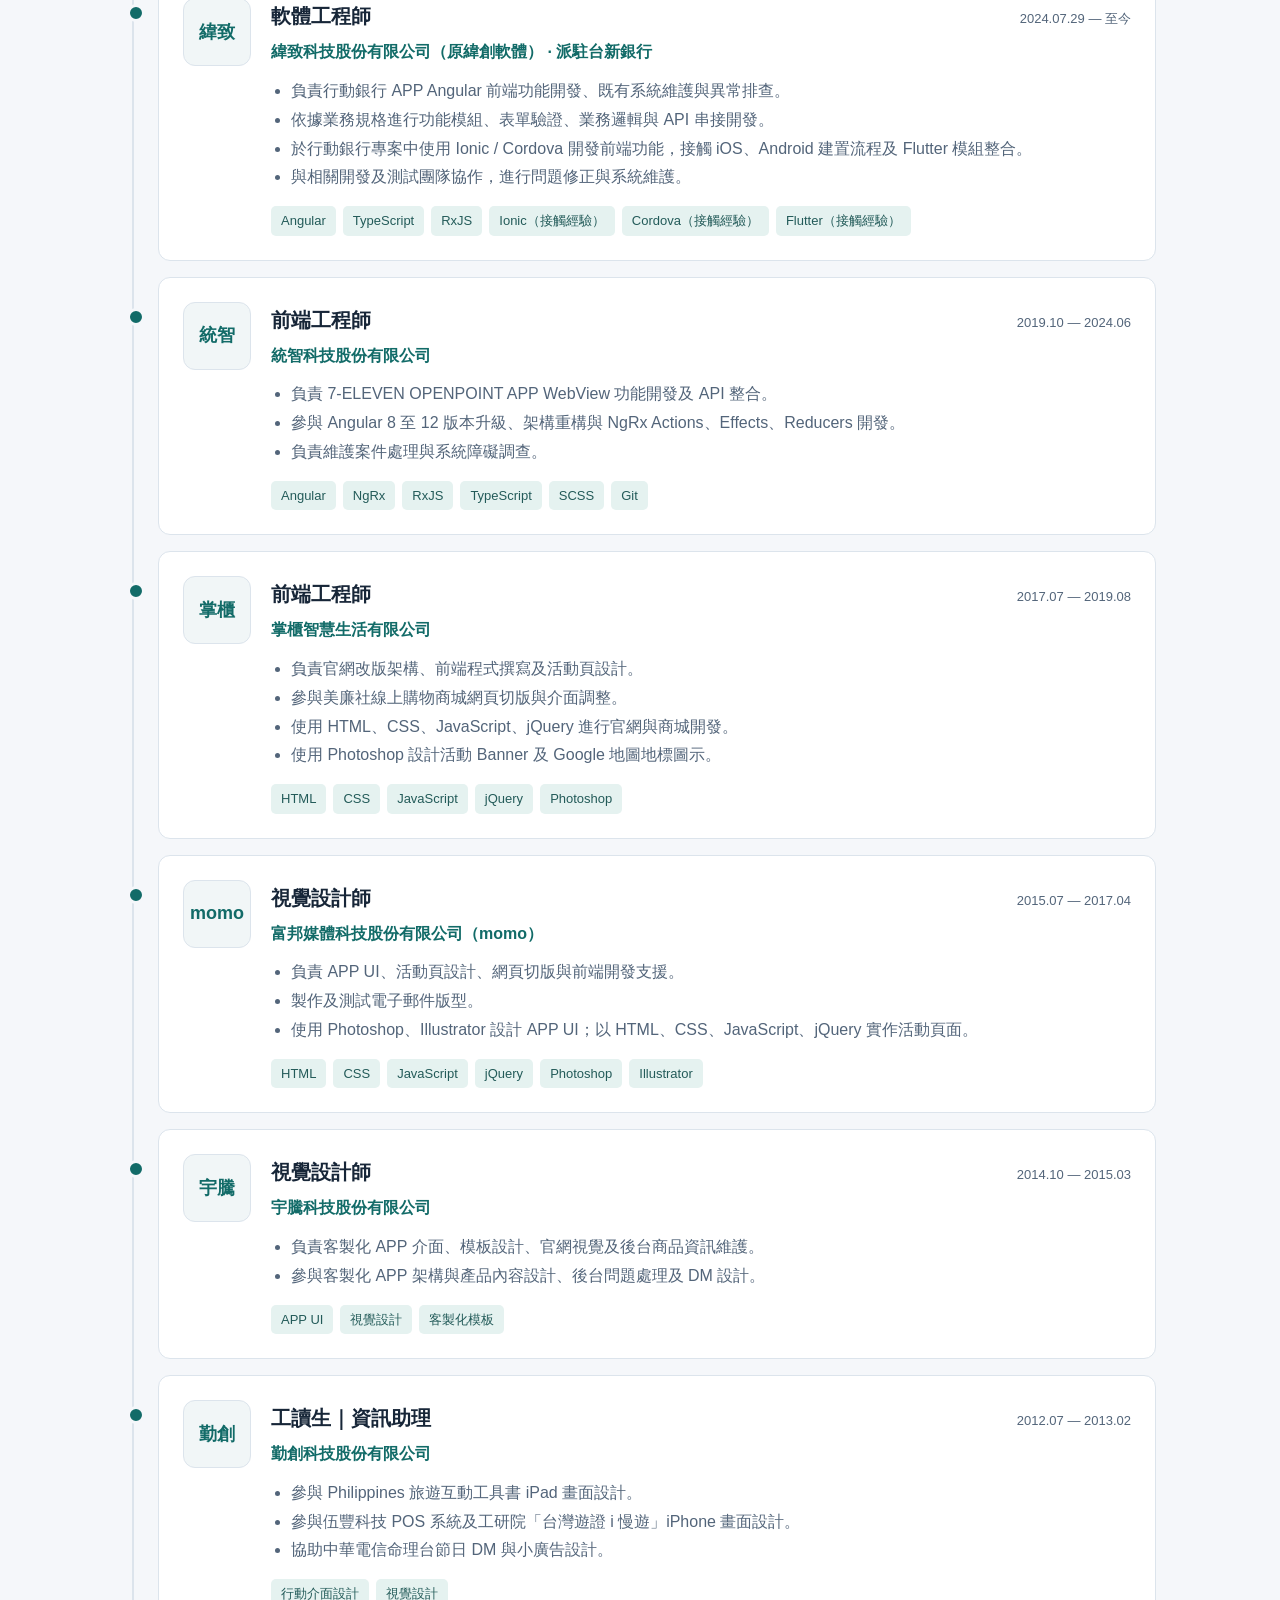
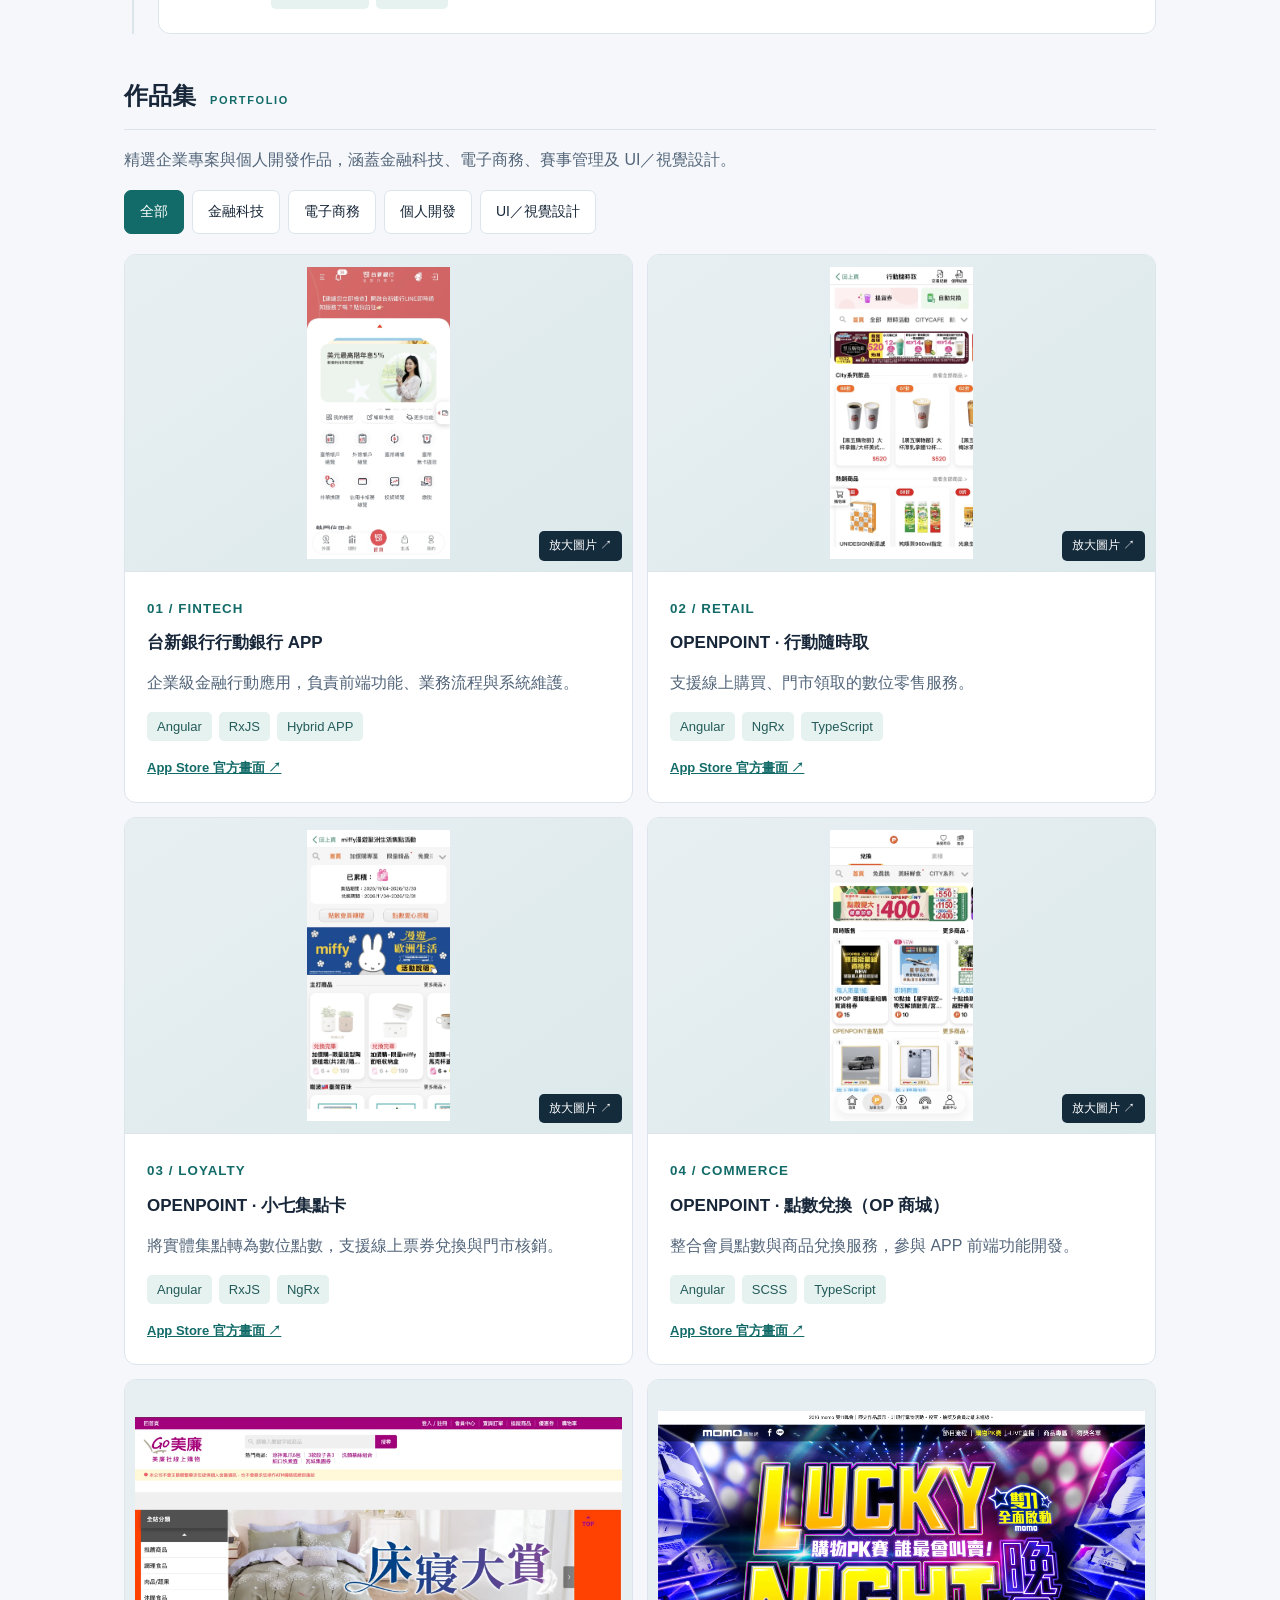
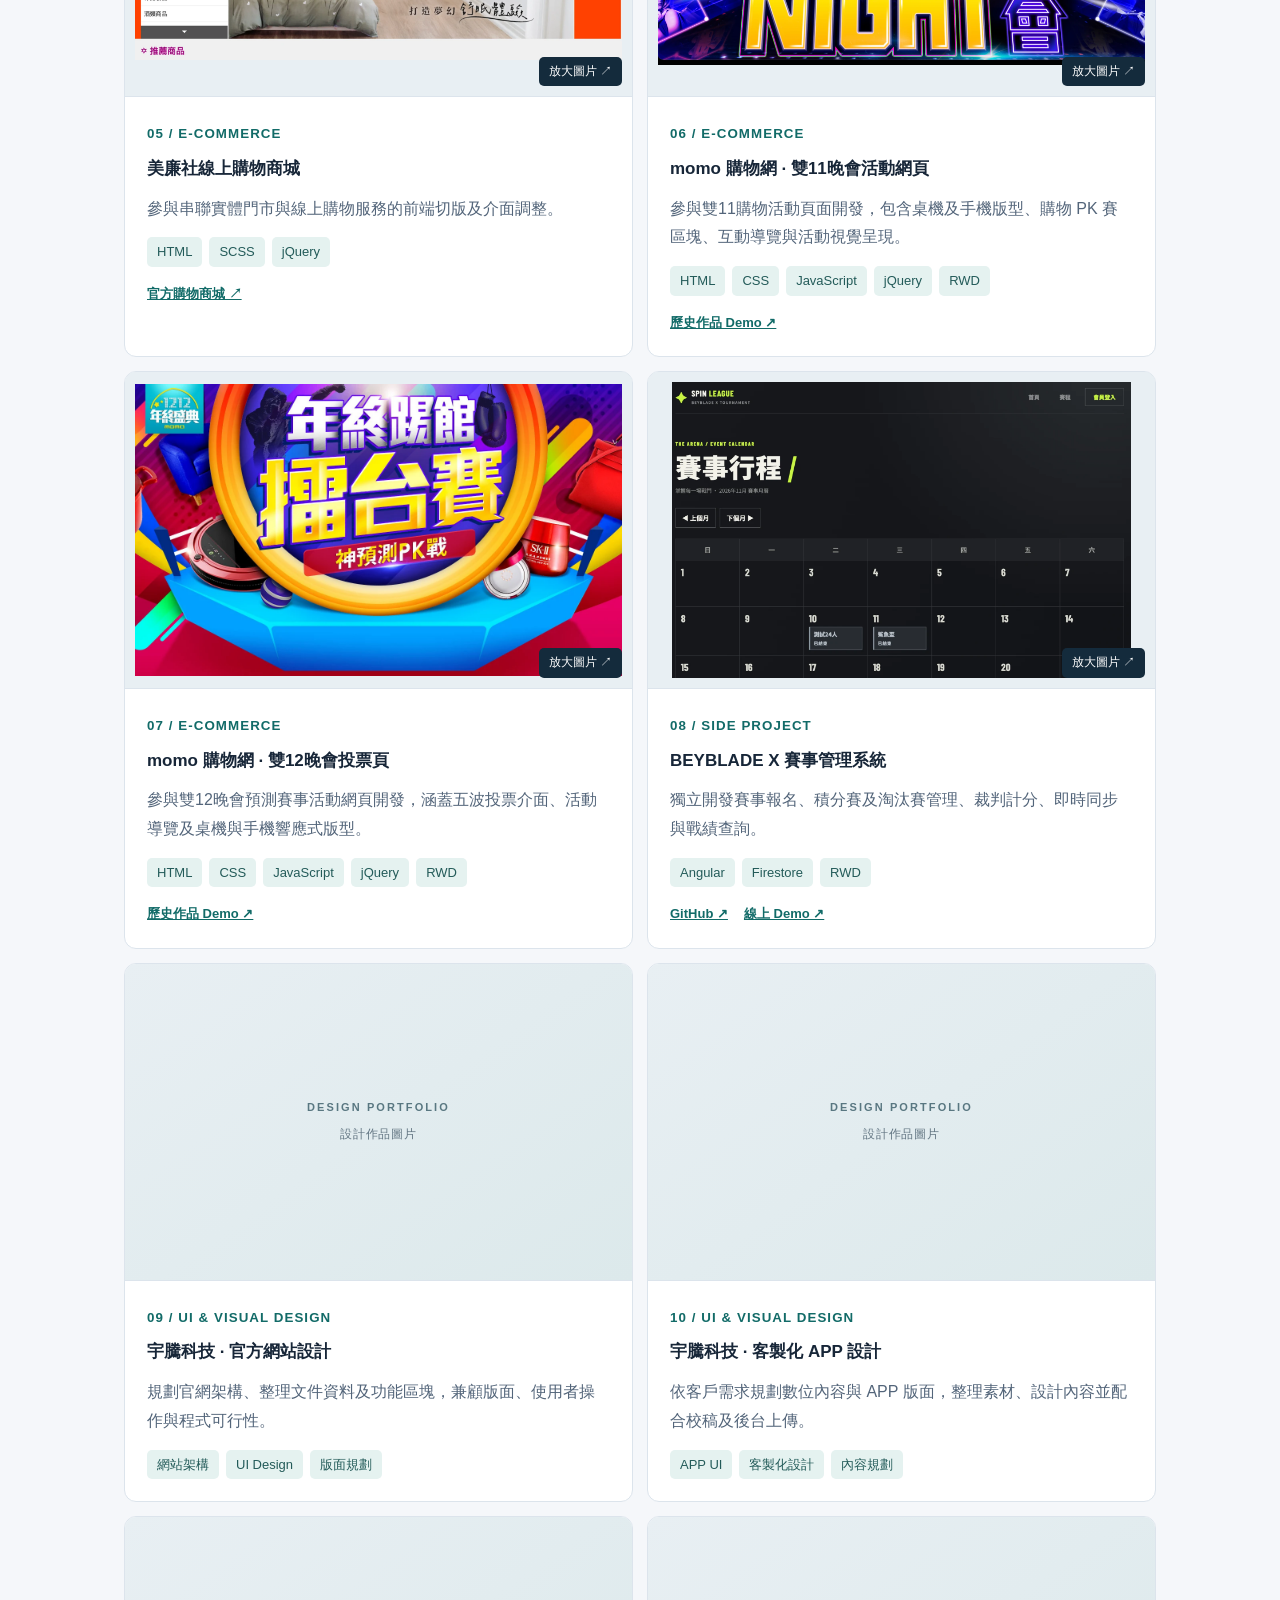
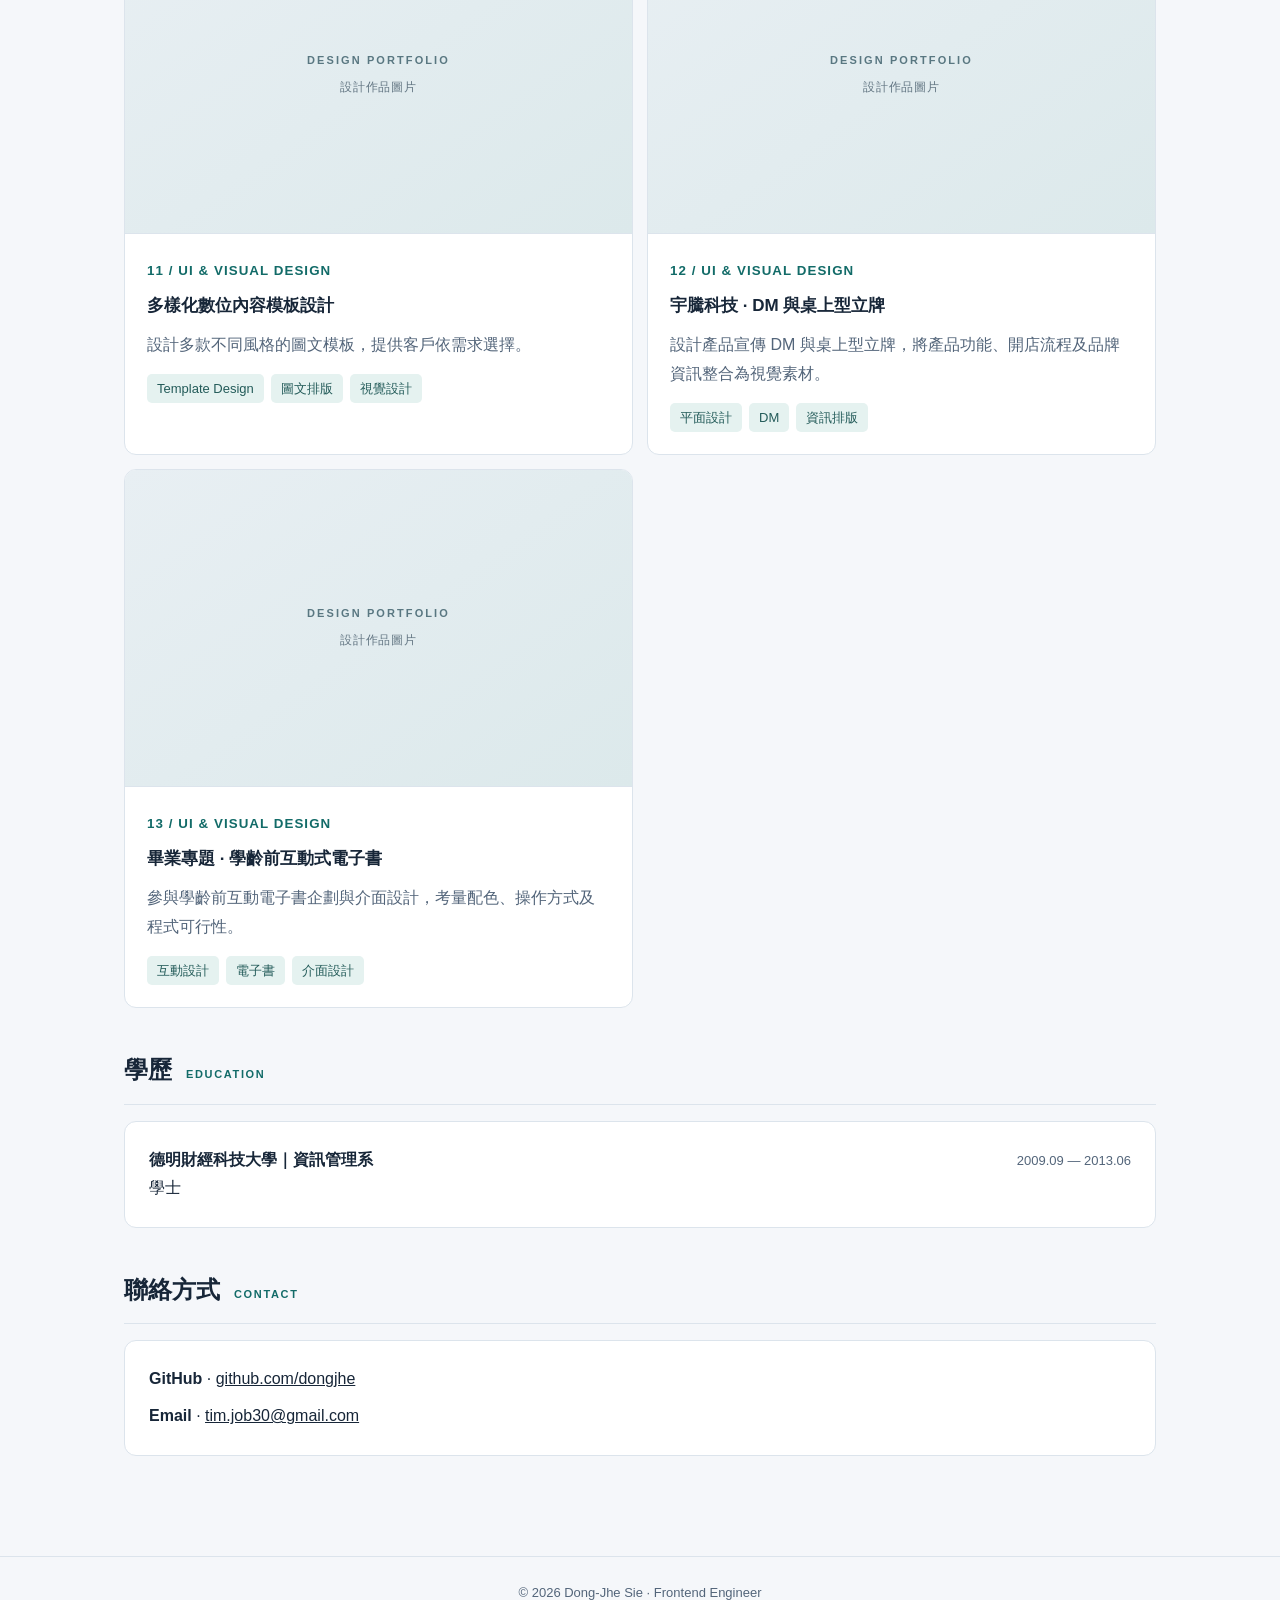
==== commit a5bada4e: "feat: add five original UI and visual design portfolio projects" ====
--- a/index.html
+++ b/index.html
@@ -1,11 +1,11 @@
 <!doctype html>
 <html lang="zh-Hant"><head><meta charset="utf-8"><meta name="viewport" content="width=device-width, initial-scale=1"><meta name="description" content="謝東哲｜前端工程師，Angular、TypeScript、RxJS、金融科技與大型行動應用開發。"><title>謝東哲 | Frontend Engineer</title><style>
 :root{--bg:#f5f7fa;--paper:#fff;--ink:#172638;--muted:#53657a;--line:#dce4ec;--accent:#126b68;--soft:#e5f2f0}*{box-sizing:border-box}html{scroll-behavior:smooth}body{margin:0;background:var(--bg);color:var(--ink);font:16px/1.8 -apple-system,BlinkMacSystemFont,'Segoe UI','Noto Sans TC',sans-serif}a{color:inherit}a:focus-visible,button:focus-visible{outline:3px solid #168a85;outline-offset:4px}nav{position:sticky;top:0;background:#fff;z-index:3;border-bottom:1px solid var(--line)}.nav{max-width:1080px;margin:auto;display:flex;align-items:center;justify-content:space-between;padding:12px 24px;gap:14px}.brand{font-weight:800;letter-spacing:.05em;text-decoration:none}.links{display:flex;gap:22px;align-items:center}.links a{font-size:14px;text-decoration:none;color:var(--muted)}.links a:hover{color:var(--accent)}button,.btn{border:1px solid var(--line);background:#fff;color:var(--ink);padding:8px 15px;border-radius:7px;font:inherit;font-size:14px;cursor:pointer;text-decoration:none;display:inline-block}.primary{background:var(--accent);color:white;border-color:var(--accent)}main{max-width:1080px;margin:auto;padding:36px 24px 60px}.hero{background:#142b3c;color:white;border-radius:16px;padding:48px;position:relative;overflow:hidden}.hero:after{content:'';position:absolute;width:350px;height:350px;border:1px solid #ffffff19;border-radius:50%;right:-110px;top:-160px;box-shadow:0 0 0 45px #ffffff08,0 0 0 90px #ffffff06;pointer-events:none}.eyebrow{font-size:12px;font-weight:700;letter-spacing:.2em;text-transform:uppercase;color:#83d5cb}.hero h1{font-size:clamp(38px,6vw,64px);line-height:1.2;letter-spacing:.04em;margin:14px 0 0}.english{color:#a9c0cf;font-size:17px;letter-spacing:.12em}.hero h2{font-size:clamp(21px,3vw,30px);margin:16px 0 10px;font-weight:600}.hero p{max-width:690px;color:#d5e1e9;margin:0 0 24px}.actions{display:flex;gap:10px;flex-wrap:wrap}.hero .btn{background:transparent;color:white;border-color:#67818f}.hero .primary{background:#a5e5db;color:#143832;border-color:#a5e5db}.stats{display:grid;grid-template-columns:repeat(3,1fr);gap:1px;background:var(--line);border:1px solid var(--line);border-radius:12px;overflow:hidden;margin:20px 0 40px}.stat{background:white;padding:20px 24px}.stat strong{display:block;font-size:28px;color:var(--accent);line-height:1.3}.stat span{color:var(--muted);font-size:14px}section{scroll-margin-top:85px;margin:40px 0}.section-head{display:flex;align-items:baseline;gap:14px;margin-bottom:16px;border-bottom:1px solid var(--line);padding-bottom:12px}.section-head h2{font-size:24px;margin:0}.section-head span{font-size:11px;letter-spacing:.15em;color:var(--accent);font-weight:700}.panel{background:var(--paper);border:1px solid var(--line);border-radius:12px;padding:24px}.panel p{margin:0}.grid{display:grid;grid-template-columns:repeat(2,minmax(0,1fr));gap:14px}.skill h3,.project h3{font-size:17px;margin:0 0 10px}.tags{display:flex;gap:7px;flex-wrap:wrap}.tag{background:var(--soft);color:#235b59;font-size:13px;border-radius:5px;padding:3px 10px}.timeline{border-left:2px solid var(--line);margin-left:8px;padding-left:24px}.job{position:relative;margin-bottom:16px}.job:before{content:'';position:absolute;left:-32px;top:30px;width:12px;height:12px;background:var(--accent);border:3px solid var(--bg);border-radius:50%}.jobtop{display:flex;justify-content:space-between;align-items:baseline;gap:12px;flex-wrap:wrap}.job h3{margin:0;font-size:20px}.date{font-size:13px;color:var(--muted);font-variant-numeric:tabular-nums}.company{color:var(--accent);font-weight:650;margin:4px 0 10px}.job ul{padding-left:20px;margin:8px 0 0;color:var(--muted)}.project p{color:var(--muted);margin:0 0 14px}.project small{color:var(--accent);font-weight:700;letter-spacing:.08em}.footer{text-align:center;color:var(--muted);font-size:13px;border-top:1px solid var(--line);padding:24px}.contact a{overflow-wrap:anywhere}.contact p+p{margin-top:8px}@media(max-width:650px){.nav{padding:10px 16px}.links{gap:10px}.links a{font-size:12px}.links a:first-child,.links a:nth-child(2){display:none}main{padding:18px 14px 35px}.hero{padding:30px 23px}.grid{grid-template-columns:1fr}.stat{padding:14px 10px}.stat strong{font-size:23px}.stat span{font-size:12px}.panel{padding:18px}.timeline{padding-left:15px}.job:before{left:-23px}.section-head{gap:9px}}@media print{body{background:white;font-size:10pt}nav,.actions,.footer{display:none}main{max-width:none;padding:0}.hero{background:white;color:#172638;padding:10px 0;border-radius:0}.hero:after{display:none}.hero p,.english,.eyebrow{color:#53657a}.hero h1{font-size:30pt}.hero h2{font-size:17pt}.stats{margin:10px 0}.stat{padding:9px}.stat strong{font-size:18pt}section{margin:18px 0}.panel{padding:12px;break-inside:avoid}.section-head{margin-bottom:8px;padding-bottom:5px}.section-head h2{font-size:15pt}.job{margin-bottom:8px}.job h3{font-size:13pt}.timeline{padding-left:16px}.job:before{display:none}.tag{border:1px solid #ddd;background:white}.grid{gap:8px}a{text-decoration:none}@page{margin:13mm}}
-.portfolio-intro{color:var(--muted);margin:0 0 16px}.portfolio-filters{display:flex;flex-wrap:wrap;gap:8px;margin:0 0 20px}.portfolio-filters button[aria-pressed=true]{background:var(--accent);color:white;border-color:var(--accent)}.portfolio-card{padding:0;overflow:hidden;display:flex;flex-direction:column}.portfolio-card[hidden]{display:none}.portfolio-media{aspect-ratio:16/10;background:linear-gradient(145deg,#e8eff3,#dce9eb);display:grid;place-items:center;position:relative;border-bottom:1px solid var(--line)}.media-placeholder{display:flex;flex-direction:column;align-items:center;gap:6px;color:#597781}.media-placeholder span{font-size:11px;letter-spacing:.19em;font-weight:700}.media-placeholder small{font-size:12px;color:#627582;font-weight:400}.portfolio-body{padding:22px;flex:1}.portfolio-body h3{margin-top:6px}.project-links{display:flex;gap:16px;margin-top:15px;font-size:13px;color:var(--accent);font-weight:650}.gallery-cover{position:absolute;inset:0;width:100%;height:100%;padding:0;border:0;background:transparent;border-radius:0}.gallery-cover img{width:100%;height:100%;object-fit:contain;display:block}.gallery-count{position:absolute;bottom:10px;right:10px;background:#142b3c;color:white;padding:4px 10px;border-radius:5px;font-size:12px}.gallery-dialog{border:0;border-radius:14px;padding:18px;background:#142b3c;color:white;width:min(94vw,960px);max-height:94vh}.gallery-dialog::backdrop{background:#08121cdd}.gallery-dialog img{display:block;max-width:100%;max-height:70vh;margin:12px auto;object-fit:contain}.gallery-toolbar{display:flex;justify-content:space-between;align-items:center;gap:10px}.gallery-dialog button{background:#294455;color:white;border-color:#67818f}.gallery-controls{display:flex;justify-content:center;align-items:center;gap:12px}.gallery-dialog button:disabled{opacity:.4;cursor:default}@media print{.portfolio-filters,.portfolio-media,.gallery-dialog,.project-links{display:none!important}.portfolio-card[hidden]{display:block}.portfolio-body{padding:12px}}.official-preview{text-decoration:none;position:absolute;inset:0;justify-content:center;transition:background .18s}.official-preview:hover{background:#ffffff70}.official-preview small{color:var(--accent);font-weight:650}.mobile-cover .gallery-cover{padding:12px;background:linear-gradient(145deg,#e8eff3,#dce9eb)}.mobile-cover .gallery-cover img{transition:transform .2s;object-fit:contain}.mobile-cover .gallery-cover:hover img{transform:scale(1.04)}.mobile-cover{overflow:hidden}.desktop-cover .gallery-cover{padding:10px;background:#e8eff3}.desktop-cover .gallery-cover img{object-fit:contain;transition:transform .2s}.desktop-cover .gallery-cover:hover img{transform:scale(1.03)}.desktop-cover{overflow:hidden}.company-job{display:grid;grid-template-columns:68px minmax(0,1fr);gap:20px}.company-logo{width:68px;height:68px;border:1px solid var(--line);border-radius:12px;background:#f1f6f7;display:grid;place-items:center;position:relative;color:var(--accent);font-size:18px;font-weight:800;overflow:hidden}.company-logo img{display:none;width:100%;height:100%;object-fit:contain;padding:5px;background:white}.company-logo.has-logo img{display:block}.company-logo.has-logo span{display:none}.job-tags{margin-top:14px}.job-content{min-width:0}@media(max-width:650px){.company-job{grid-template-columns:46px minmax(0,1fr);gap:12px}.company-logo{width:46px;height:46px;font-size:14px}.company-job .jobtop{gap:2px;flex-direction:column}}@media print{.company-job{grid-template-columns:44px 1fr;gap:10px}.company-logo{width:44px;height:44px;font-size:12px}}.supporting-skills{margin-top:14px;background:transparent}.supporting-skills p{font-size:14px;color:var(--muted);margin:0 0 12px}.supporting-skills .tag{background:#edf1f5;color:var(--muted)}#momo-demo-link[hidden],#momo-demo-pending[hidden]{display:none!important}#momo1212-demo-link[hidden],#momo1212-demo-pending[hidden]{display:none!important}.hero-avatar{position:absolute;right:48px;top:40px;width:148px;height:148px;border-radius:50%;border:3px solid #a5e5db;background:#203c4d;overflow:hidden;display:grid;place-items:center;z-index:2;box-shadow:0 8px 28px #0003}.hero-avatar img{display:none;width:100%;height:100%;object-fit:cover;object-position:center}.hero-avatar.has-photo img{display:block}.hero-avatar.has-photo .avatar-placeholder{display:none}.avatar-placeholder{width:60%;color:#a5e5db}.avatar-placeholder svg{display:block;width:100%}.hero h1,.hero .english,.hero .eyebrow{padding-right:160px}@media(max-width:650px){.hero-avatar{width:84px;height:84px;right:22px;top:25px;border-width:2px}.hero h1,.hero .english,.hero .eyebrow{padding-right:92px}}@media print{.hero-avatar{width:76px;height:76px;top:0;right:0;box-shadow:none}.hero h1,.hero .english,.hero .eyebrow{padding-right:90px}}</style></head><body><nav><div class="nav"><a class="brand" href="#top">DJ / RESUME</a><div class="links"><a href="#about">關於我</a><a href="#skills">專業技能</a><a href="#experience">工作經歷</a><a href="#projects">作品集</a><button type="button" onclick="window.print()">列印 / PDF</button></div></div></nav><main id="top"><header class="hero"><div class="hero-avatar"><span class="avatar-placeholder" aria-hidden="true"><svg viewBox="0 0 64 64" fill="none" stroke="currentColor" stroke-width="2.5"><circle cx="32" cy="23" r="10"/><path d="M13 54v-4c0-10 8-16 19-16s19 6 19 16v4"/></svg></span><img src="assets/profile.webp" alt="謝東哲個人照片" onload="this.parentElement.classList.add('has-photo')" onerror="this.remove()"></div><div class="eyebrow">Frontend Engineering · Taiwan</div><h1>謝東哲</h1><div class="english">DONG-JHE SIE</div><h2>前端工程師 <span lang="en">/ Frontend Engineer</span></h2><p>具備 9 年以上前端開發經驗，專注 Angular、TypeScript 與 RxJS，擁有企業級應用、API 串接及前端系統開發與維護經驗。結合 UI 設計背景，重視使用者體驗、程式品質與系統可維護性。</p><div class="actions"><a class="btn primary" href="#experience">探索工作經歷</a><a class="btn" href="#contact">聯絡我</a></div></header><div class="stats"><div class="stat"><strong>9+ 年</strong><span>前端開發經驗</span></div><div class="stat"><strong>7+ 年</strong><span>Angular 實務經驗</span></div><div class="stat"><strong>8</strong><span>精選前端開發作品</span></div></div>
+.portfolio-intro{color:var(--muted);margin:0 0 16px}.portfolio-filters{display:flex;flex-wrap:wrap;gap:8px;margin:0 0 20px}.portfolio-filters button[aria-pressed=true]{background:var(--accent);color:white;border-color:var(--accent)}.portfolio-card{padding:0;overflow:hidden;display:flex;flex-direction:column}.portfolio-card[hidden]{display:none}.portfolio-media{aspect-ratio:16/10;background:linear-gradient(145deg,#e8eff3,#dce9eb);display:grid;place-items:center;position:relative;border-bottom:1px solid var(--line)}.media-placeholder{display:flex;flex-direction:column;align-items:center;gap:6px;color:#597781}.media-placeholder span{font-size:11px;letter-spacing:.19em;font-weight:700}.media-placeholder small{font-size:12px;color:#627582;font-weight:400}.portfolio-body{padding:22px;flex:1}.portfolio-body h3{margin-top:6px}.project-links{display:flex;gap:16px;margin-top:15px;font-size:13px;color:var(--accent);font-weight:650}.gallery-cover{position:absolute;inset:0;width:100%;height:100%;padding:0;border:0;background:transparent;border-radius:0}.gallery-cover img{width:100%;height:100%;object-fit:contain;display:block}.gallery-count{position:absolute;bottom:10px;right:10px;background:#142b3c;color:white;padding:4px 10px;border-radius:5px;font-size:12px}.gallery-dialog{border:0;border-radius:14px;padding:18px;background:#142b3c;color:white;width:min(94vw,960px);max-height:94vh}.gallery-dialog::backdrop{background:#08121cdd}.gallery-dialog img{display:block;max-width:100%;max-height:70vh;margin:12px auto;object-fit:contain}.gallery-toolbar{display:flex;justify-content:space-between;align-items:center;gap:10px}.gallery-dialog button{background:#294455;color:white;border-color:#67818f}.gallery-controls{display:flex;justify-content:center;align-items:center;gap:12px}.gallery-dialog button:disabled{opacity:.4;cursor:default}@media print{.portfolio-filters,.portfolio-media,.gallery-dialog,.project-links{display:none!important}.portfolio-card[hidden]{display:block}.portfolio-body{padding:12px}}.official-preview{text-decoration:none;position:absolute;inset:0;justify-content:center;transition:background .18s}.official-preview:hover{background:#ffffff70}.official-preview small{color:var(--accent);font-weight:650}.mobile-cover .gallery-cover{padding:12px;background:linear-gradient(145deg,#e8eff3,#dce9eb)}.mobile-cover .gallery-cover img{transition:transform .2s;object-fit:contain}.mobile-cover .gallery-cover:hover img{transform:scale(1.04)}.mobile-cover{overflow:hidden}.desktop-cover .gallery-cover{padding:10px;background:#e8eff3}.desktop-cover .gallery-cover img{object-fit:contain;transition:transform .2s}.desktop-cover .gallery-cover:hover img{transform:scale(1.03)}.desktop-cover{overflow:hidden}.company-job{display:grid;grid-template-columns:68px minmax(0,1fr);gap:20px}.company-logo{width:68px;height:68px;border:1px solid var(--line);border-radius:12px;background:#f1f6f7;display:grid;place-items:center;position:relative;color:var(--accent);font-size:18px;font-weight:800;overflow:hidden}.company-logo img{display:none;width:100%;height:100%;object-fit:contain;padding:5px;background:white}.company-logo.has-logo img{display:block}.company-logo.has-logo span{display:none}.job-tags{margin-top:14px}.job-content{min-width:0}@media(max-width:650px){.company-job{grid-template-columns:46px minmax(0,1fr);gap:12px}.company-logo{width:46px;height:46px;font-size:14px}.company-job .jobtop{gap:2px;flex-direction:column}}@media print{.company-job{grid-template-columns:44px 1fr;gap:10px}.company-logo{width:44px;height:44px;font-size:12px}}.supporting-skills{margin-top:14px;background:transparent}.supporting-skills p{font-size:14px;color:var(--muted);margin:0 0 12px}.supporting-skills .tag{background:#edf1f5;color:var(--muted)}#momo-demo-link[hidden],#momo-demo-pending[hidden]{display:none!important}#momo1212-demo-link[hidden],#momo1212-demo-pending[hidden]{display:none!important}.hero-avatar{position:absolute;right:48px;top:40px;width:148px;height:148px;border-radius:50%;border:3px solid #a5e5db;background:#203c4d;overflow:hidden;display:grid;place-items:center;z-index:2;box-shadow:0 8px 28px #0003}.hero-avatar img{display:none;width:100%;height:100%;object-fit:cover;object-position:center}.hero-avatar.has-photo img{display:block}.hero-avatar.has-photo .avatar-placeholder{display:none}.avatar-placeholder{width:60%;color:#a5e5db}.avatar-placeholder svg{display:block;width:100%}.hero h1,.hero .english,.hero .eyebrow{padding-right:160px}@media(max-width:650px){.hero-avatar{width:84px;height:84px;right:22px;top:25px;border-width:2px}.hero h1,.hero .english,.hero .eyebrow{padding-right:92px}}@media print{.hero-avatar{width:76px;height:76px;top:0;right:0;box-shadow:none}.hero h1,.hero .english,.hero .eyebrow{padding-right:90px}}</style></head><body><nav><div class="nav"><a class="brand" href="#top">DJ / RESUME</a><div class="links"><a href="#about">關於我</a><a href="#skills">專業技能</a><a href="#experience">工作經歷</a><a href="#projects">作品集</a><button type="button" onclick="window.print()">列印 / PDF</button></div></div></nav><main id="top"><header class="hero"><div class="hero-avatar"><span class="avatar-placeholder" aria-hidden="true"><svg viewBox="0 0 64 64" fill="none" stroke="currentColor" stroke-width="2.5"><circle cx="32" cy="23" r="10"/><path d="M13 54v-4c0-10 8-16 19-16s19 6 19 16v4"/></svg></span><img src="assets/profile.webp" alt="謝東哲個人照片" onload="this.parentElement.classList.add('has-photo')" onerror="this.remove()"></div><div class="eyebrow">Frontend Engineering · Taiwan</div><h1>謝東哲</h1><div class="english">DONG-JHE SIE</div><h2>前端工程師 <span lang="en">/ Frontend Engineer</span></h2><p>具備 9 年以上前端開發經驗，專注 Angular、TypeScript 與 RxJS，擁有企業級應用、API 串接及前端系統開發與維護經驗。結合 UI 設計背景，重視使用者體驗、程式品質與系統可維護性。</p><div class="actions"><a class="btn primary" href="#experience">探索工作經歷</a><a class="btn" href="#contact">聯絡我</a></div></header><div class="stats"><div class="stat"><strong>9+ 年</strong><span>前端開發經驗</span></div><div class="stat"><strong>7+ 年</strong><span>Angular 實務經驗</span></div><div class="stat"><strong>13</strong><span>精選開發與設計作品</span></div></div>
 <section id="about"><div class="section-head"><h2>關於我</h2><span>ABOUT</span></div><div class="panel"><p>具備 9 年以上前端開發經驗，專長 Angular、TypeScript、RxJS 與 NgRx。現任緯致科技軟體工程師，派駐台新銀行，負責行動銀行 APP 前端開發與系統維護；曾參與 7-ELEVEN OPENPOINT APP 核心功能開發。具備系統架構重構、框架升級、API 整合及行動應用前端開發經驗，重視程式品質、系統穩定性與可維護性，兼具 UI 設計背景及跨團隊協作能力。</p></div></section>
 <section id="skills"><div class="section-head"><h2>專業技能</h2><span>TECH STACK</span></div><div class="grid"><div class="panel skill"><h3>前端框架與程式語言</h3><div class="tags"><span class="tag">Angular</span><span class="tag">TypeScript</span><span class="tag">JavaScript</span></div></div><div class="panel skill"><h3>網頁切版與響應式設計</h3><div class="tags"><span class="tag">HTML5</span><span class="tag">CSS3</span><span class="tag">SCSS</span><span class="tag">RWD</span><span class="tag">jQuery</span></div></div><div class="panel skill"><h3>狀態管理與資料串接</h3><div class="tags"><span class="tag">RxJS</span><span class="tag">NgRx</span><span class="tag">REST API 串接</span><span class="tag">Reactive Forms</span></div></div><div class="panel skill"><h3>前端工程化與開發工具</h3><div class="tags"><span class="tag">Git</span><span class="tag">Git Flow</span></div></div></div><div class="panel skill supporting-skills"><h3>其他工具與使用經驗</h3><p>具備 UI 設計背景，曾於專案中接觸跨平台行動應用及建置工具，非核心專長。</p><div class="tags"><span class="tag">Figma</span><span class="tag">Zeplin</span><span class="tag">Adobe XD</span><span class="tag">Photoshop</span><span class="tag">Ionic</span><span class="tag">Cordova</span><span class="tag">WebView</span><span class="tag">Flutter</span><span class="tag">Xcode</span><span class="tag">Android Studio</span><span class="tag">Gradle</span><span class="tag">CocoaPods</span></div></div></section>
 <section id="experience"><div class="section-head"><h2>工作經歷</h2><span>EXPERIENCE</span></div><div class="timeline"><article class="panel job company-job"><div class="company-logo" aria-hidden="true"><span>緯致</span><img src="https://www.wits.com/media/images/e8559a55-4f02-4f4.b476e5d1.fill-813x401-c100.format-jpeg.jpg" alt="" referrerpolicy="no-referrer" onload="this.parentElement.classList.add('has-logo')" onerror="this.remove()"></div><div class="job-content"><div class="jobtop"><h3>軟體工程師</h3><span class="date">2024.07.29 — 至今</span></div><div class="company">緯致科技股份有限公司（原緯創軟體） · 派駐台新銀行</div><ul><li>負責行動銀行 APP Angular 前端功能開發、既有系統維護與異常排查。</li><li>依據業務規格進行功能模組、表單驗證、業務邏輯與 API 串接開發。</li><li>於行動銀行專案中使用 Ionic / Cordova 開發前端功能，接觸 iOS、Android 建置流程及 Flutter 模組整合。</li><li>與相關開發及測試團隊協作，進行問題修正與系統維護。</li></ul><div class="tags job-tags"><span class="tag">Angular</span><span class="tag">TypeScript</span><span class="tag">RxJS</span><span class="tag">Ionic（接觸經驗）</span><span class="tag">Cordova（接觸經驗）</span><span class="tag">Flutter（接觸經驗）</span></div></div></article><article class="panel job company-job"><div class="company-logo" aria-hidden="true"><span>統智</span><img src="https://storage.quickclick.cc/library/25399/phone-1731663703796.jpg" alt="" referrerpolicy="no-referrer" onload="this.parentElement.classList.add('has-logo')" onerror="this.remove()"></div><div class="job-content"><div class="jobtop"><h3>前端工程師</h3><span class="date">2019.10 — 2024.06</span></div><div class="company">統智科技股份有限公司</div><ul><li>負責 7-ELEVEN OPENPOINT APP WebView 功能開發及 API 整合。</li><li>參與 Angular 8 至 12 版本升級、架構重構與 NgRx Actions、Effects、Reducers 開發。</li><li>負責維護案件處理與系統障礙調查。</li></ul><div class="tags job-tags"><span class="tag">Angular</span><span class="tag">NgRx</span><span class="tag">RxJS</span><span class="tag">TypeScript</span><span class="tag">SCSS</span><span class="tag">Git</span></div></div></article><article class="panel job company-job"><div class="company-logo" aria-hidden="true"><span>掌櫃</span><img src="https://s3cdn.yourator.co/companies/logos/000/000/617/thumb/602586ba5bdaded4122feb9a5ea5ee1e01f8c6bf.jpg" alt="" referrerpolicy="no-referrer" onload="this.parentElement.classList.add('has-logo')" onerror="this.remove()"></div><div class="job-content"><div class="jobtop"><h3>前端工程師</h3><span class="date">2017.07 — 2019.08</span></div><div class="company">掌櫃智慧生活有限公司</div><ul><li>負責官網改版架構、前端程式撰寫及活動頁設計。</li><li>參與美廉社線上購物商城網頁切版與介面調整。</li><li>使用 HTML、CSS、JavaScript、jQuery 進行官網與商城開發。</li><li>使用 Photoshop 設計活動 Banner 及 Google 地圖地標圖示。</li></ul><div class="tags job-tags"><span class="tag">HTML</span><span class="tag">CSS</span><span class="tag">JavaScript</span><span class="tag">jQuery</span><span class="tag">Photoshop</span></div></div></article><article class="panel job company-job"><div class="company-logo" aria-hidden="true"><span>momo</span><img src="https://upload.wikimedia.org/wikipedia/commons/f/fa/Momo_Logo.svg" alt="" referrerpolicy="no-referrer" onload="this.parentElement.classList.add('has-logo')" onerror="this.remove()"></div><div class="job-content"><div class="jobtop"><h3>視覺設計師</h3><span class="date">2015.07 — 2017.04</span></div><div class="company">富邦媒體科技股份有限公司（momo）</div><ul><li>負責 APP UI、活動頁設計、網頁切版與前端開發支援。</li><li>製作及測試電子郵件版型。</li><li>使用 Photoshop、Illustrator 設計 APP UI；以 HTML、CSS、JavaScript、jQuery 實作活動頁面。</li></ul><div class="tags job-tags"><span class="tag">HTML</span><span class="tag">CSS</span><span class="tag">JavaScript</span><span class="tag">jQuery</span><span class="tag">Photoshop</span><span class="tag">Illustrator</span></div></div></article><article class="panel job company-job"><div class="company-logo" aria-hidden="true"><span>宇騰</span><img src="assets/logos/yuteng.webp" alt="" onload="this.parentElement.classList.add('has-logo')" onerror="this.remove()"></div><div class="job-content"><div class="jobtop"><h3>視覺設計師</h3><span class="date">2014.10 — 2015.03</span></div><div class="company">宇騰科技股份有限公司</div><ul><li>負責客製化 APP 介面、模板設計、官網視覺及後台商品資訊維護。</li><li>參與客製化 APP 架構與產品內容設計、後台問題處理及 DM 設計。</li></ul><div class="tags job-tags"><span class="tag">APP UI</span><span class="tag">視覺設計</span><span class="tag">客製化模板</span></div></div></article><article class="panel job company-job"><div class="company-logo" aria-hidden="true"><span>勤創</span><img src="assets/logos/qinchuan.webp" alt="" onload="this.parentElement.classList.add('has-logo')" onerror="this.remove()"></div><div class="job-content"><div class="jobtop"><h3>工讀生｜資訊助理</h3><span class="date">2012.07 — 2013.02</span></div><div class="company">勤創科技股份有限公司</div><ul><li>參與 Philippines 旅遊互動工具書 iPad 畫面設計。</li><li>參與伍豐科技 POS 系統及工研院「台灣遊證 i 慢遊」iPhone 畫面設計。</li><li>協助中華電信命理台節日 DM 與小廣告設計。</li></ul><div class="tags job-tags"><span class="tag">行動介面設計</span><span class="tag">視覺設計</span></div></div></article></div></section>
-<section id="projects"><div class="section-head"><h2>作品集</h2><span>PORTFOLIO</span></div><p class="portfolio-intro">精選企業專案與個人開發作品，涵蓋金融科技、電子商務與賽事管理。</p><div class="portfolio-filters" role="group" aria-label="作品分類"><button type="button" data-filter="all" aria-pressed="true">全部</button><button type="button" data-filter="finance" aria-pressed="false">金融科技</button><button type="button" data-filter="commerce" aria-pressed="false">電子商務</button><button type="button" data-filter="personal" aria-pressed="false">個人開發</button></div><div class="grid portfolio-grid"><article class="panel project portfolio-card" data-category="finance"><div class="portfolio-media" data-gallery="bank"><a class="media-placeholder official-preview" href="https://apps.apple.com/tw/app/%E5%8F%B0%E6%96%B0%E9%8A%80%E8%A1%8C-%E8%A1%8C%E5%8B%95%E9%8A%80%E8%A1%8C/id388917170" target="_blank" rel="noopener noreferrer"><svg viewBox="0 0 48 48" width="38" height="38" fill="none" stroke="currentColor" stroke-width="1.4" aria-hidden="true"><rect x="5" y="7" width="38" height="34" rx="4"/><circle cx="17" cy="18" r="4"/><path d="m6 35 12-12 8 8 7-7 10 10"/></svg><span>PROJECT GALLERY</span><small>App Store 官方畫面 ↗</small></a></div><div class="portfolio-body"><small>01 / FINTECH</small><h3>台新銀行行動銀行 APP</h3><p>企業級金融行動應用，負責前端功能、業務流程與系統維護。</p><div class="tags"><span class="tag">Angular</span><span class="tag">RxJS</span><span class="tag">Hybrid APP</span></div><div class="project-links"><a href="https://apps.apple.com/tw/app/%E5%8F%B0%E6%96%B0%E9%8A%80%E8%A1%8C-%E8%A1%8C%E5%8B%95%E9%8A%80%E8%A1%8C/id388917170" target="_blank" rel="noopener noreferrer">App Store 官方畫面 ↗</a></div></div></article><article class="panel project portfolio-card" data-category="commerce"><div class="portfolio-media mobile-cover" data-gallery="pickup"><button type="button" class="gallery-cover" aria-label="瀏覽 行動隨時取 作品圖片"><img src="assets/portfolio/openpoint-pickup.webp?v=849e2f2ed6c8" alt="行動隨時取" loading="lazy" decoding="async"><span class="gallery-count">放大圖片 ↗</span></button></div><div class="portfolio-body"><small>02 / RETAIL</small><h3>OPENPOINT · 行動隨時取</h3><p>支援線上購買、門市領取的數位零售服務。</p><div class="tags"><span class="tag">Angular</span><span class="tag">NgRx</span><span class="tag">TypeScript</span></div><div class="project-links"><a href="https://apps.apple.com/tw/app/id1014238801" target="_blank" rel="noopener noreferrer">App Store 官方畫面 ↗</a></div></div></article><article class="panel project portfolio-card" data-category="commerce"><div class="portfolio-media mobile-cover" data-gallery="points"><button type="button" class="gallery-cover" aria-label="瀏覽 小七集點卡 作品圖片"><img src="assets/portfolio/openpoint-points.webp?v=14247bfbbbf5" alt="小七集點卡" loading="lazy" decoding="async"><span class="gallery-count">放大圖片 ↗</span></button></div><div class="portfolio-body"><small>03 / LOYALTY</small><h3>OPENPOINT · 小七集點卡</h3><p>將實體集點轉為數位點數，支援線上票券兌換與門市核銷。</p><div class="tags"><span class="tag">Angular</span><span class="tag">RxJS</span><span class="tag">NgRx</span></div><div class="project-links"><a href="https://apps.apple.com/tw/app/id1014238801" target="_blank" rel="noopener noreferrer">App Store 官方畫面 ↗</a></div></div></article><article class="panel project portfolio-card" data-category="commerce"><div class="portfolio-media mobile-cover" data-gallery="mall"><button type="button" class="gallery-cover" aria-label="瀏覽 OPENPOINT 點數兌換 作品圖片"><img src="assets/portfolio/openpoint-redeem.webp?v=5b6f619a132b" alt="OPENPOINT 點數兌換" loading="lazy" decoding="async"><span class="gallery-count">放大圖片 ↗</span></button></div><div class="portfolio-body"><small>04 / COMMERCE</small><h3>OPENPOINT · 點數兌換（OP 商城）</h3><p>整合會員點數與商品兌換服務，參與 APP 前端功能開發。</p><div class="tags"><span class="tag">Angular</span><span class="tag">SCSS</span><span class="tag">TypeScript</span></div><div class="project-links"><a href="https://apps.apple.com/tw/app/id1014238801" target="_blank" rel="noopener noreferrer">App Store 官方畫面 ↗</a></div></div></article><article class="panel project portfolio-card" data-category="commerce"><div class="portfolio-media desktop-cover" data-gallery="simplemart"><button type="button" class="gallery-cover" aria-label="瀏覽 美廉社線上購物商城首頁 作品圖片"><img src="assets/portfolio/simplemart-cover.webp?v=181d2981342f" alt="美廉社線上購物商城首頁" loading="lazy" decoding="async"><span class="gallery-count">放大圖片 ↗</span></button></div><div class="portfolio-body"><small>05 / E-COMMERCE</small><h3>美廉社線上購物商城</h3><p>參與串聯實體門市與線上購物服務的前端切版及介面調整。</p><div class="tags"><span class="tag">HTML</span><span class="tag">SCSS</span><span class="tag">jQuery</span></div><div class="project-links"><a href="https://goshopping.simplemart.com.tw/" target="_blank" rel="noopener noreferrer">官方購物商城 ↗</a></div></div></article><article class="panel project portfolio-card" data-category="commerce"><div class="portfolio-media" data-gallery="momo"><div class="media-placeholder"><span>momo · 2016</span><small>雙11晚會活動網頁</small></div></div><div class="portfolio-body"><small>06 / E-COMMERCE</small><h3>momo 購物網 · 雙11晚會活動網頁</h3><p>參與雙11購物活動頁面開發，包含桌機及手機版型、購物 PK 賽區塊、互動導覽與活動視覺呈現。</p><div class="tags"><span class="tag">HTML</span><span class="tag">CSS</span><span class="tag">JavaScript</span><span class="tag">jQuery</span><span class="tag">RWD</span></div><div class="project-links"><a id="momo-demo-link" href="demos/momo-1111/" target="_blank" rel="noopener noreferrer" hidden>歷史作品 Demo ↗</a><span id="momo-demo-pending">歷史作品（展示檔待上傳）</span></div></div></article><article class="panel project portfolio-card" data-category="commerce"><div class="portfolio-media" data-gallery="momo1212"><div class="media-placeholder"><span>momo · 2016</span><small>雙12晚會投票頁</small></div></div><div class="portfolio-body"><small>07 / E-COMMERCE</small><h3>momo 購物網 · 雙12晚會投票頁</h3><p>參與雙12晚會預測賽事活動網頁開發，涵蓋五波投票介面、活動導覽及桌機與手機響應式版型。</p><div class="tags"><span class="tag">HTML</span><span class="tag">CSS</span><span class="tag">JavaScript</span><span class="tag">jQuery</span><span class="tag">RWD</span></div><div class="project-links"><a id="momo1212-demo-link" href="demos/momo-1212/" target="_blank" rel="noopener noreferrer" hidden>歷史作品 Demo ↗</a><span id="momo1212-demo-pending">歷史作品（展示檔待上傳）</span></div></div></article><article class="panel project portfolio-card" data-category="personal"><div class="portfolio-media desktop-cover" data-gallery="tournament"><button type="button" class="gallery-cover" aria-label="瀏覽 SPIN LEAGUE 賽事行程 作品圖片"><img src="assets/portfolio/tournament-cover.webp?v=1128c62b73b5" alt="SPIN LEAGUE 賽事行程" loading="lazy" decoding="async"><span class="gallery-count">放大圖片 ↗</span></button></div><div class="portfolio-body"><small>08 / SIDE PROJECT</small><h3>BEYBLADE X 賽事管理系統</h3><p>獨立開發賽事報名、積分賽及淘汰賽管理、裁判計分、即時同步與戰績查詢。</p><div class="tags"><span class="tag">Angular</span><span class="tag">Firestore</span><span class="tag">RWD</span></div><div class="project-links"><a href="https://github.com/dongjhe/beyblade-tournament-v2" target="_blank" rel="noopener noreferrer">GitHub ↗</a><a href="https://dongjhe.github.io/beyblade-tournament-v2/" target="_blank" rel="noopener noreferrer">線上 Demo ↗</a></div></div></article></div></section>
+<section id="projects"><div class="section-head"><h2>作品集</h2><span>PORTFOLIO</span></div><p class="portfolio-intro">精選企業專案與個人開發作品，涵蓋金融科技、電子商務、賽事管理及 UI／視覺設計。</p><div class="portfolio-filters" role="group" aria-label="作品分類"><button type="button" data-filter="all" aria-pressed="true">全部</button><button type="button" data-filter="finance" aria-pressed="false">金融科技</button><button type="button" data-filter="commerce" aria-pressed="false">電子商務</button><button type="button" data-filter="personal" aria-pressed="false">個人開發</button><button type="button" data-filter="design" aria-pressed="false">UI／視覺設計</button></div><div class="grid portfolio-grid"><article class="panel project portfolio-card" data-category="finance"><div class="portfolio-media" data-gallery="bank"><a class="media-placeholder official-preview" href="https://apps.apple.com/tw/app/%E5%8F%B0%E6%96%B0%E9%8A%80%E8%A1%8C-%E8%A1%8C%E5%8B%95%E9%8A%80%E8%A1%8C/id388917170" target="_blank" rel="noopener noreferrer"><svg viewBox="0 0 48 48" width="38" height="38" fill="none" stroke="currentColor" stroke-width="1.4" aria-hidden="true"><rect x="5" y="7" width="38" height="34" rx="4"/><circle cx="17" cy="18" r="4"/><path d="m6 35 12-12 8 8 7-7 10 10"/></svg><span>PROJECT GALLERY</span><small>App Store 官方畫面 ↗</small></a></div><div class="portfolio-body"><small>01 / FINTECH</small><h3>台新銀行行動銀行 APP</h3><p>企業級金融行動應用，負責前端功能、業務流程與系統維護。</p><div class="tags"><span class="tag">Angular</span><span class="tag">RxJS</span><span class="tag">Hybrid APP</span></div><div class="project-links"><a href="https://apps.apple.com/tw/app/%E5%8F%B0%E6%96%B0%E9%8A%80%E8%A1%8C-%E8%A1%8C%E5%8B%95%E9%8A%80%E8%A1%8C/id388917170" target="_blank" rel="noopener noreferrer">App Store 官方畫面 ↗</a></div></div></article><article class="panel project portfolio-card" data-category="commerce"><div class="portfolio-media mobile-cover" data-gallery="pickup"><button type="button" class="gallery-cover" aria-label="瀏覽 行動隨時取 作品圖片"><img src="assets/portfolio/openpoint-pickup.webp?v=849e2f2ed6c8" alt="行動隨時取" loading="lazy" decoding="async"><span class="gallery-count">放大圖片 ↗</span></button></div><div class="portfolio-body"><small>02 / RETAIL</small><h3>OPENPOINT · 行動隨時取</h3><p>支援線上購買、門市領取的數位零售服務。</p><div class="tags"><span class="tag">Angular</span><span class="tag">NgRx</span><span class="tag">TypeScript</span></div><div class="project-links"><a href="https://apps.apple.com/tw/app/id1014238801" target="_blank" rel="noopener noreferrer">App Store 官方畫面 ↗</a></div></div></article><article class="panel project portfolio-card" data-category="commerce"><div class="portfolio-media mobile-cover" data-gallery="points"><button type="button" class="gallery-cover" aria-label="瀏覽 小七集點卡 作品圖片"><img src="assets/portfolio/openpoint-points.webp?v=14247bfbbbf5" alt="小七集點卡" loading="lazy" decoding="async"><span class="gallery-count">放大圖片 ↗</span></button></div><div class="portfolio-body"><small>03 / LOYALTY</small><h3>OPENPOINT · 小七集點卡</h3><p>將實體集點轉為數位點數，支援線上票券兌換與門市核銷。</p><div class="tags"><span class="tag">Angular</span><span class="tag">RxJS</span><span class="tag">NgRx</span></div><div class="project-links"><a href="https://apps.apple.com/tw/app/id1014238801" target="_blank" rel="noopener noreferrer">App Store 官方畫面 ↗</a></div></div></article><article class="panel project portfolio-card" data-category="commerce"><div class="portfolio-media mobile-cover" data-gallery="mall"><button type="button" class="gallery-cover" aria-label="瀏覽 OPENPOINT 點數兌換 作品圖片"><img src="assets/portfolio/openpoint-redeem.webp?v=5b6f619a132b" alt="OPENPOINT 點數兌換" loading="lazy" decoding="async"><span class="gallery-count">放大圖片 ↗</span></button></div><div class="portfolio-body"><small>04 / COMMERCE</small><h3>OPENPOINT · 點數兌換（OP 商城）</h3><p>整合會員點數與商品兌換服務，參與 APP 前端功能開發。</p><div class="tags"><span class="tag">Angular</span><span class="tag">SCSS</span><span class="tag">TypeScript</span></div><div class="project-links"><a href="https://apps.apple.com/tw/app/id1014238801" target="_blank" rel="noopener noreferrer">App Store 官方畫面 ↗</a></div></div></article><article class="panel project portfolio-card" data-category="commerce"><div class="portfolio-media desktop-cover" data-gallery="simplemart"><button type="button" class="gallery-cover" aria-label="瀏覽 美廉社線上購物商城首頁 作品圖片"><img src="assets/portfolio/simplemart-cover.webp?v=181d2981342f" alt="美廉社線上購物商城首頁" loading="lazy" decoding="async"><span class="gallery-count">放大圖片 ↗</span></button></div><div class="portfolio-body"><small>05 / E-COMMERCE</small><h3>美廉社線上購物商城</h3><p>參與串聯實體門市與線上購物服務的前端切版及介面調整。</p><div class="tags"><span class="tag">HTML</span><span class="tag">SCSS</span><span class="tag">jQuery</span></div><div class="project-links"><a href="https://goshopping.simplemart.com.tw/" target="_blank" rel="noopener noreferrer">官方購物商城 ↗</a></div></div></article><article class="panel project portfolio-card" data-category="commerce"><div class="portfolio-media" data-gallery="momo"><div class="media-placeholder"><span>momo · 2016</span><small>雙11晚會活動網頁</small></div></div><div class="portfolio-body"><small>06 / E-COMMERCE</small><h3>momo 購物網 · 雙11晚會活動網頁</h3><p>參與雙11購物活動頁面開發，包含桌機及手機版型、購物 PK 賽區塊、互動導覽與活動視覺呈現。</p><div class="tags"><span class="tag">HTML</span><span class="tag">CSS</span><span class="tag">JavaScript</span><span class="tag">jQuery</span><span class="tag">RWD</span></div><div class="project-links"><a id="momo-demo-link" href="demos/momo-1111/" target="_blank" rel="noopener noreferrer" hidden>歷史作品 Demo ↗</a><span id="momo-demo-pending">歷史作品（展示檔待上傳）</span></div></div></article><article class="panel project portfolio-card" data-category="commerce"><div class="portfolio-media" data-gallery="momo1212"><div class="media-placeholder"><span>momo · 2016</span><small>雙12晚會投票頁</small></div></div><div class="portfolio-body"><small>07 / E-COMMERCE</small><h3>momo 購物網 · 雙12晚會投票頁</h3><p>參與雙12晚會預測賽事活動網頁開發，涵蓋五波投票介面、活動導覽及桌機與手機響應式版型。</p><div class="tags"><span class="tag">HTML</span><span class="tag">CSS</span><span class="tag">JavaScript</span><span class="tag">jQuery</span><span class="tag">RWD</span></div><div class="project-links"><a id="momo1212-demo-link" href="demos/momo-1212/" target="_blank" rel="noopener noreferrer" hidden>歷史作品 Demo ↗</a><span id="momo1212-demo-pending">歷史作品（展示檔待上傳）</span></div></div></article><article class="panel project portfolio-card" data-category="personal"><div class="portfolio-media desktop-cover" data-gallery="tournament"><button type="button" class="gallery-cover" aria-label="瀏覽 SPIN LEAGUE 賽事行程 作品圖片"><img src="assets/portfolio/tournament-cover.webp?v=1128c62b73b5" alt="SPIN LEAGUE 賽事行程" loading="lazy" decoding="async"><span class="gallery-count">放大圖片 ↗</span></button></div><div class="portfolio-body"><small>08 / SIDE PROJECT</small><h3>BEYBLADE X 賽事管理系統</h3><p>獨立開發賽事報名、積分賽及淘汰賽管理、裁判計分、即時同步與戰績查詢。</p><div class="tags"><span class="tag">Angular</span><span class="tag">Firestore</span><span class="tag">RWD</span></div><div class="project-links"><a href="https://github.com/dongjhe/beyblade-tournament-v2" target="_blank" rel="noopener noreferrer">GitHub ↗</a><a href="https://dongjhe.github.io/beyblade-tournament-v2/" target="_blank" rel="noopener noreferrer">線上 Demo ↗</a></div></div></article><article class="panel project portfolio-card" data-category="design"><div class="portfolio-media" data-gallery="designwebsite"><div class="media-placeholder"><span>DESIGN PORTFOLIO</span><small>設計作品圖片</small></div></div><div class="portfolio-body"><small>09 / UI &amp; VISUAL DESIGN</small><h3>宇騰科技 · 官方網站設計</h3><p>規劃官網架構、整理文件資料及功能區塊，兼顧版面、使用者操作與程式可行性。</p><div class="tags"><span class="tag">網站架構</span><span class="tag">UI Design</span><span class="tag">版面規劃</span></div></div></article><article class="panel project portfolio-card" data-category="design"><div class="portfolio-media" data-gallery="designapp"><div class="media-placeholder"><span>DESIGN PORTFOLIO</span><small>設計作品圖片</small></div></div><div class="portfolio-body"><small>10 / UI &amp; VISUAL DESIGN</small><h3>宇騰科技 · 客製化 APP 設計</h3><p>依客戶需求規劃數位內容與 APP 版面，整理素材、設計內容並配合校稿及後台上傳。</p><div class="tags"><span class="tag">APP UI</span><span class="tag">客製化設計</span><span class="tag">內容規劃</span></div></div></article><article class="panel project portfolio-card" data-category="design"><div class="portfolio-media" data-gallery="designtemplate"><div class="media-placeholder"><span>DESIGN PORTFOLIO</span><small>設計作品圖片</small></div></div><div class="portfolio-body"><small>11 / UI &amp; VISUAL DESIGN</small><h3>多樣化數位內容模板設計</h3><p>設計多款不同風格的圖文模板，提供客戶依需求選擇。</p><div class="tags"><span class="tag">Template Design</span><span class="tag">圖文排版</span><span class="tag">視覺設計</span></div></div></article><article class="panel project portfolio-card" data-category="design"><div class="portfolio-media" data-gallery="designdm"><div class="media-placeholder"><span>DESIGN PORTFOLIO</span><small>設計作品圖片</small></div></div><div class="portfolio-body"><small>12 / UI &amp; VISUAL DESIGN</small><h3>宇騰科技 · DM 與桌上型立牌</h3><p>設計產品宣傳 DM 與桌上型立牌，將產品功能、開店流程及品牌資訊整合為視覺素材。</p><div class="tags"><span class="tag">平面設計</span><span class="tag">DM</span><span class="tag">資訊排版</span></div></div></article><article class="panel project portfolio-card" data-category="design"><div class="portfolio-media" data-gallery="designebook"><div class="media-placeholder"><span>DESIGN PORTFOLIO</span><small>設計作品圖片</small></div></div><div class="portfolio-body"><small>13 / UI &amp; VISUAL DESIGN</small><h3>畢業專題 · 學齡前互動式電子書</h3><p>參與學齡前互動電子書企劃與介面設計，考量配色、操作方式及程式可行性。</p><div class="tags"><span class="tag">互動設計</span><span class="tag">電子書</span><span class="tag">介面設計</span></div></div></article></div></section>
 <section id="education"><div class="section-head"><h2>學歷</h2><span>EDUCATION</span></div><div class="panel"><div class="jobtop"><strong>德明財經科技大學｜資訊管理系</strong><span class="date">2009.09 — 2013.06</span></div><p>學士</p></div></section><section id="contact"><div class="section-head"><h2>聯絡方式</h2><span>CONTACT</span></div><div class="panel contact"><p><strong>GitHub</strong> · <a href="https://github.com/dongjhe" target="_blank" rel="noopener noreferrer">github.com/dongjhe</a></p><p><strong>Email</strong> · <a href="mailto:tim.job30@gmail.com">tim.job30@gmail.com</a></p></div></section></main><footer class="footer">© <span id="year">2026</span> Dong-Jhe Sie · Frontend Engineer</footer><script>document.getElementById('year').textContent=new Date().getFullYear();</script><dialog class="gallery-dialog" id="portfolio-dialog" aria-labelledby="gallery-title"><div class="gallery-toolbar"><strong id="gallery-title"></strong><button type="button" id="gallery-close" aria-label="關閉圖片">✕</button></div><img id="gallery-image" alt=""><div class="gallery-controls"><button type="button" id="gallery-prev" aria-label="上一張">←</button><span id="gallery-position" aria-live="polite"></span><button type="button" id="gallery-next" aria-label="下一張">→</button></div></dialog><script data-resume-refresh>
 /* Compare deployed source with previous response; never reload automatically. */
 (function(){
@@ -44,7 +44,7 @@
 /* Add public project screenshots here, e.g. bank: [{src:'assets/portfolio/bank-01.webp',alt:'公開功能畫面'}]. */
 const assetVersion=Date.now();
 function freshAsset(src){const u=new URL(src,document.baseURI);if(!u.searchParams.has('v'))u.searchParams.set('v',assetVersion);return u.href;}
-const portfolioImages={momo1212:[{src:'assets/portfolio/momo-1212.webp',alt:'momo 雙12晚會投票頁'}],momo:[{src:'assets/portfolio/momo-1111.webp',alt:'momo 雙11晚會'}],bank:[{src:'assets/portfolio/bank-cover.webp',alt:'台新銀行行動銀行 APP'}],pickup:[{src:'assets/portfolio/openpoint-pickup.webp',alt:'行動隨時取'}],points:[{src:'assets/portfolio/openpoint-points.webp',alt:'小七集點卡'}],mall:[{src:'assets/portfolio/openpoint-redeem.webp',alt:'OPENPOINT 點數兌換'}],simplemart:[{src:'assets/portfolio/simplemart-cover.webp',alt:'美廉社線上購物商城首頁'}],tournament:[{src:'assets/portfolio/tournament-cover.webp',alt:'SPIN LEAGUE 賽事行程'}]};
+const portfolioImages={designwebsite:[{src:'assets/portfolio/design-website.webp',alt:'宇騰科技 · 官方網站設計（1）'}],designapp:[{src:'assets/portfolio/design-app.webp',alt:'宇騰科技 · 客製化 APP 設計（1）'}],designtemplate:[{src:'assets/portfolio/design-template-01.webp',alt:'多樣化數位內容模板設計（1）'},{src:'assets/portfolio/design-template-02.webp',alt:'多樣化數位內容模板設計（2）'}],designdm:[{src:'assets/portfolio/design-dm-01.webp',alt:'宇騰科技 · DM 與桌上型立牌（1）'},{src:'assets/portfolio/design-dm-02.webp',alt:'宇騰科技 · DM 與桌上型立牌（2）'}],designebook:[{src:'assets/portfolio/design-ebook.webp',alt:'畢業專題 · 學齡前互動式電子書（1）'}],momo1212:[{src:'assets/portfolio/momo-1212.webp',alt:'momo 雙12晚會投票頁'}],momo:[{src:'assets/portfolio/momo-1111.webp',alt:'momo 雙11晚會'}],bank:[{src:'assets/portfolio/bank-cover.webp',alt:'台新銀行行動銀行 APP'}],pickup:[{src:'assets/portfolio/openpoint-pickup.webp',alt:'行動隨時取'}],points:[{src:'assets/portfolio/openpoint-points.webp',alt:'小七集點卡'}],mall:[{src:'assets/portfolio/openpoint-redeem.webp',alt:'OPENPOINT 點數兌換'}],simplemart:[{src:'assets/portfolio/simplemart-cover.webp',alt:'美廉社線上購物商城首頁'}],tournament:[{src:'assets/portfolio/tournament-cover.webp',alt:'SPIN LEAGUE 賽事行程'}]};
 const filters=document.querySelectorAll('[data-filter]'),cards=document.querySelectorAll('.portfolio-card');
 filters.forEach(button=>button.addEventListener('click',()=>{filters.forEach(b=>b.setAttribute('aria-pressed',String(b===button)));cards.forEach(card=>card.hidden=button.dataset.filter!=='all'&&card.dataset.category!==button.dataset.filter);}));
 const dialog=document.getElementById('portfolio-dialog'),img=document.getElementById('gallery-image'),position=document.getElementById('gallery-position'),prev=document.getElementById('gallery-prev'),next=document.getElementById('gallery-next');let active=[],current=0,trigger=null;
@@ -68,8 +68,8 @@
   cover.addEventListener('load',()=>{
     button=document.createElement('button');button.type='button';button.className='gallery-cover';
     button.setAttribute('aria-label','瀏覽 '+title+' 作品圖片');
-    const count=document.createElement('span');count.className='gallery-count';count.textContent='放大圖片 ↗';
-    button.append(cover,count);media.replaceChildren(button);media.classList.add(['momo','momo1212'].includes(media.dataset.gallery)?'desktop-cover':'mobile-cover');
+    const count=document.createElement('span');count.className='gallery-count';count.textContent=items.length>1?items.length+' 張圖片 ↗':'放大圖片 ↗';
+    button.append(cover,count);media.replaceChildren(button);media.classList.add((['momo','momo1212'].includes(media.dataset.gallery)||media.dataset.gallery.startsWith('design'))?'desktop-cover':'mobile-cover');
     button.addEventListener('click',openGallery);
   },{once:true});
   cover.src=freshAsset(items[0].src);
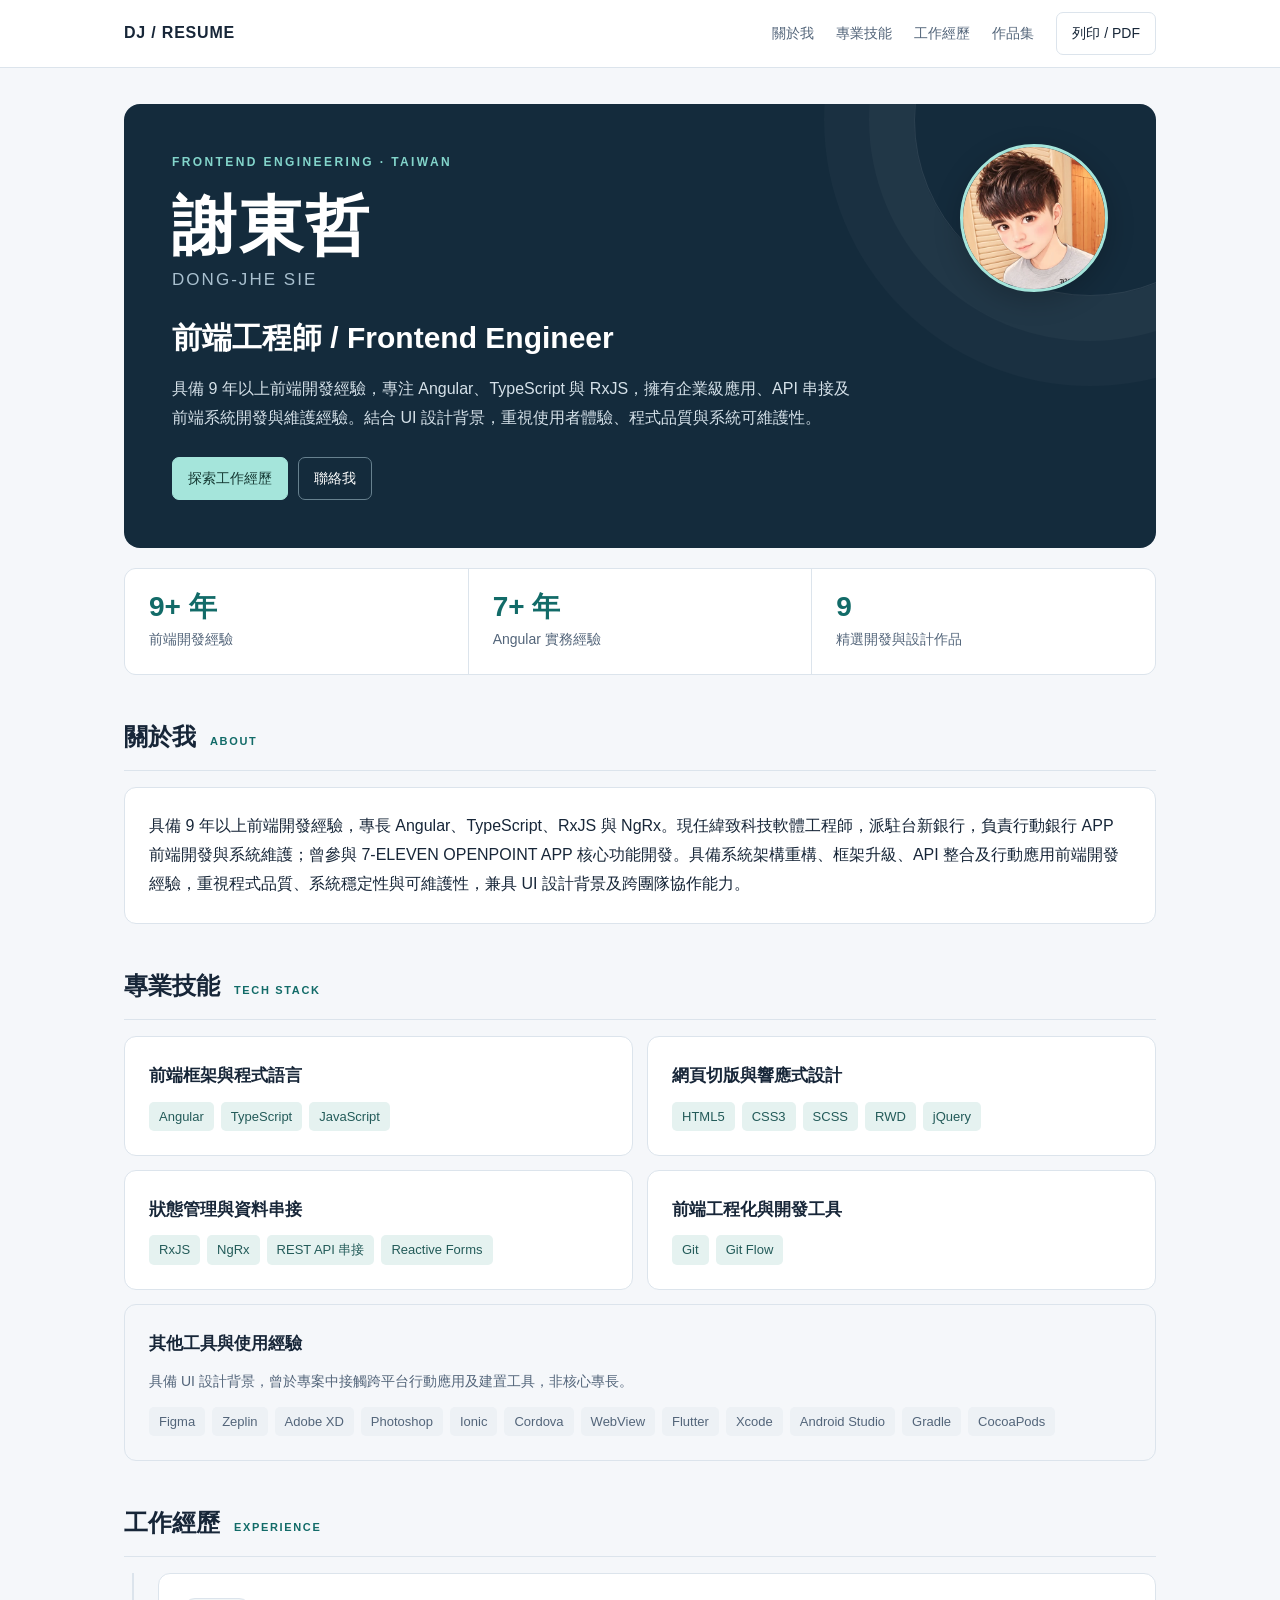
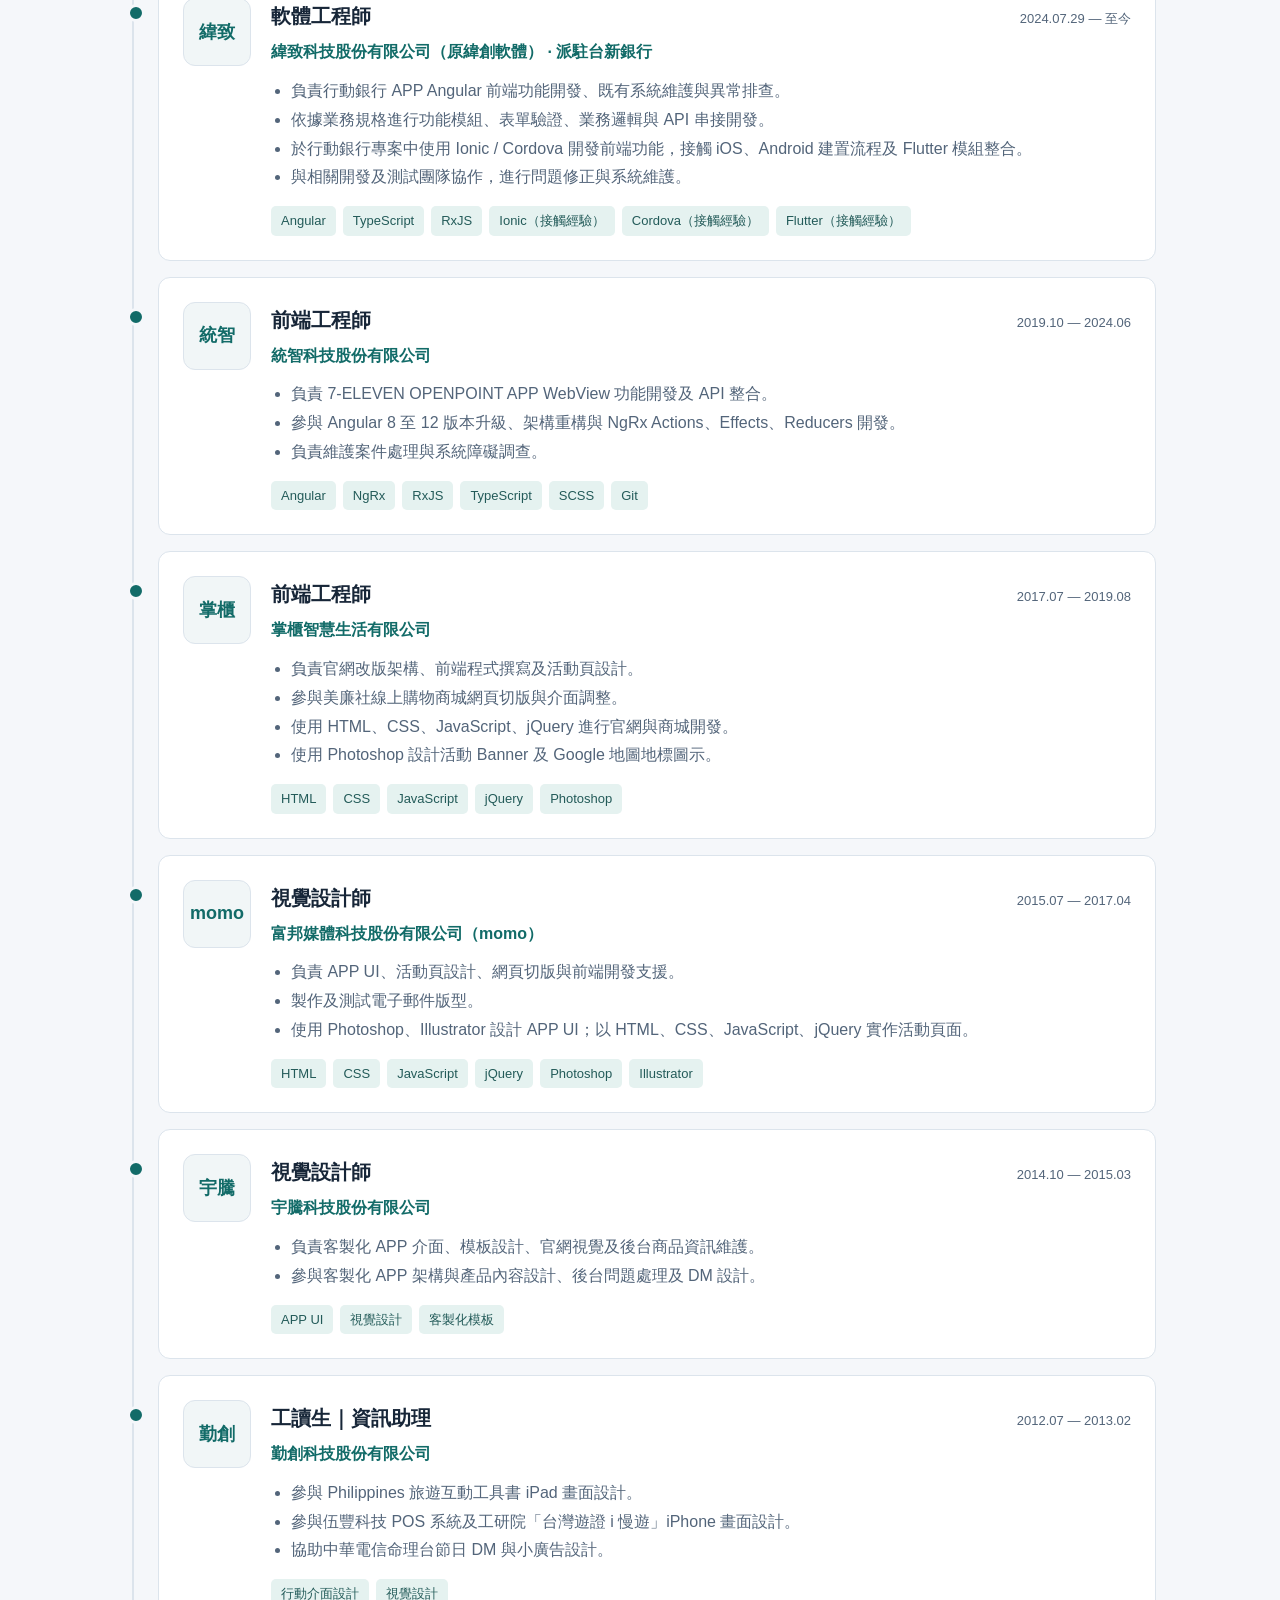
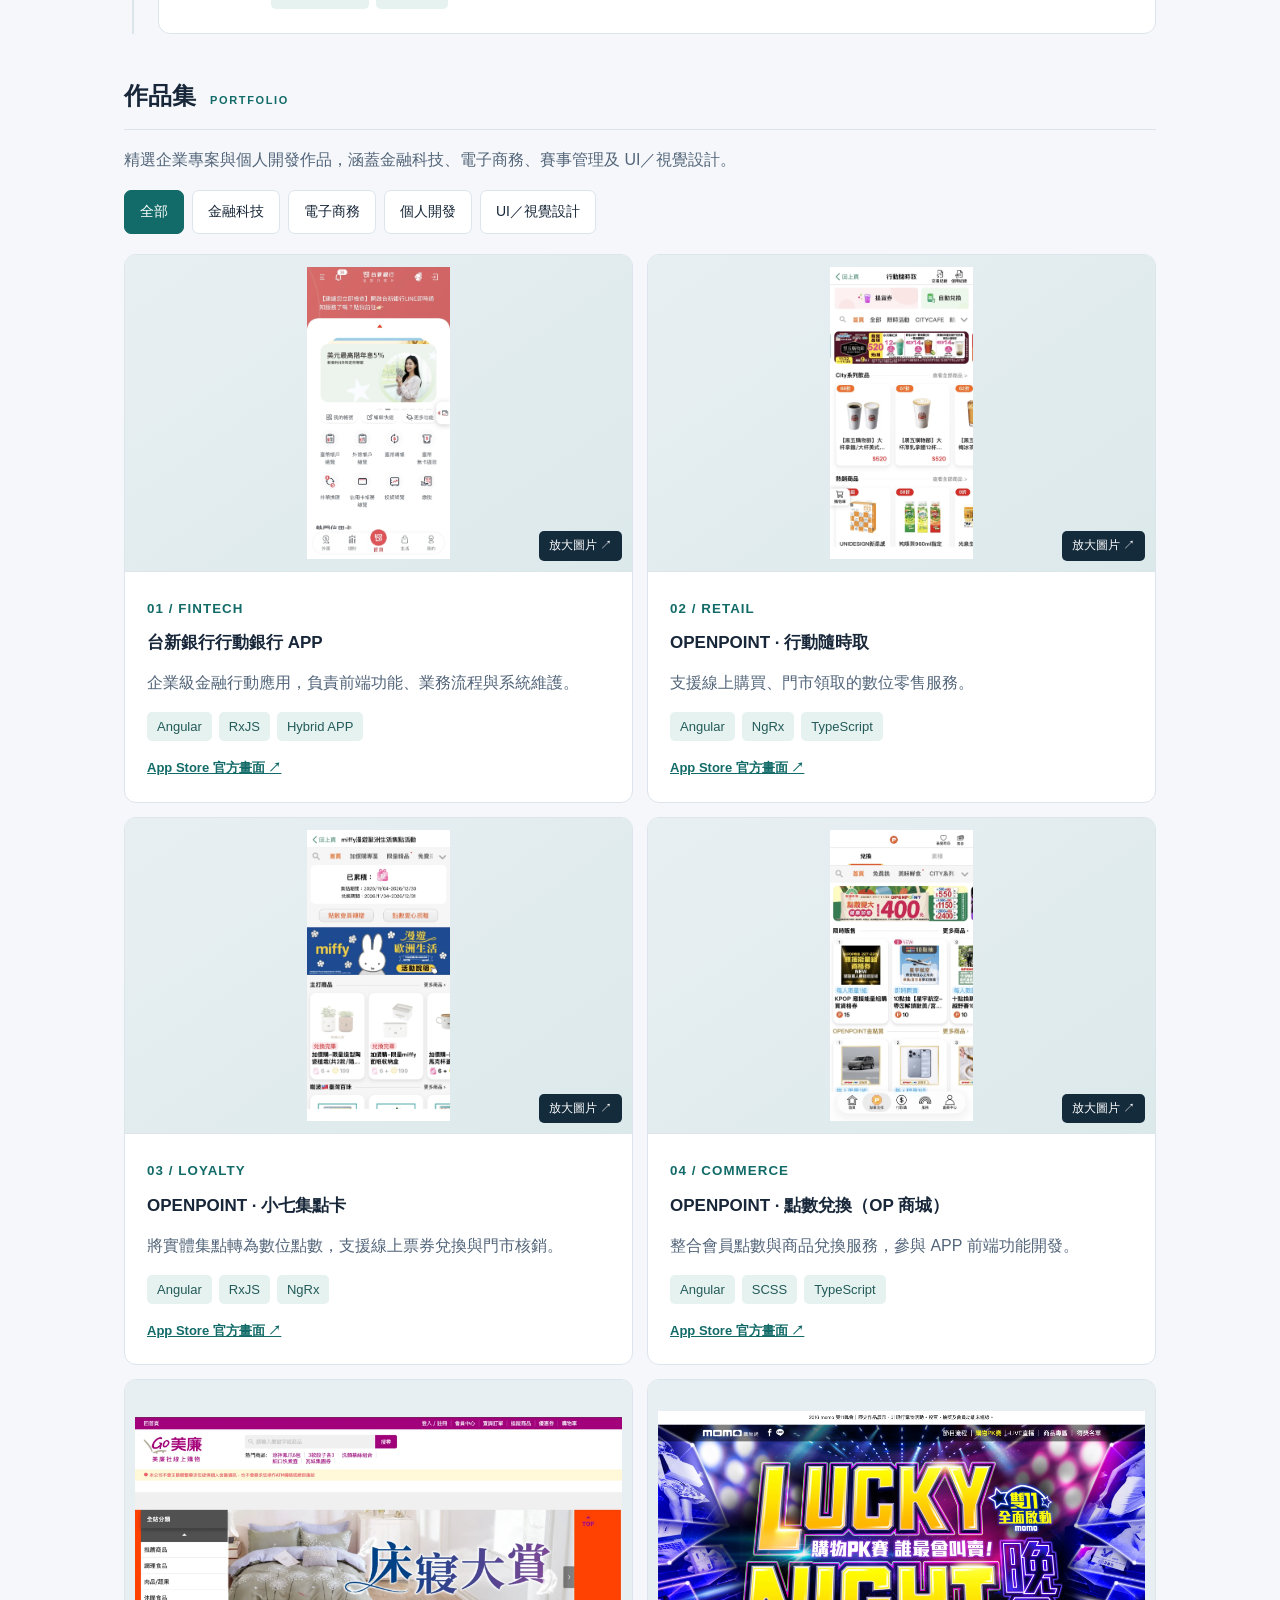
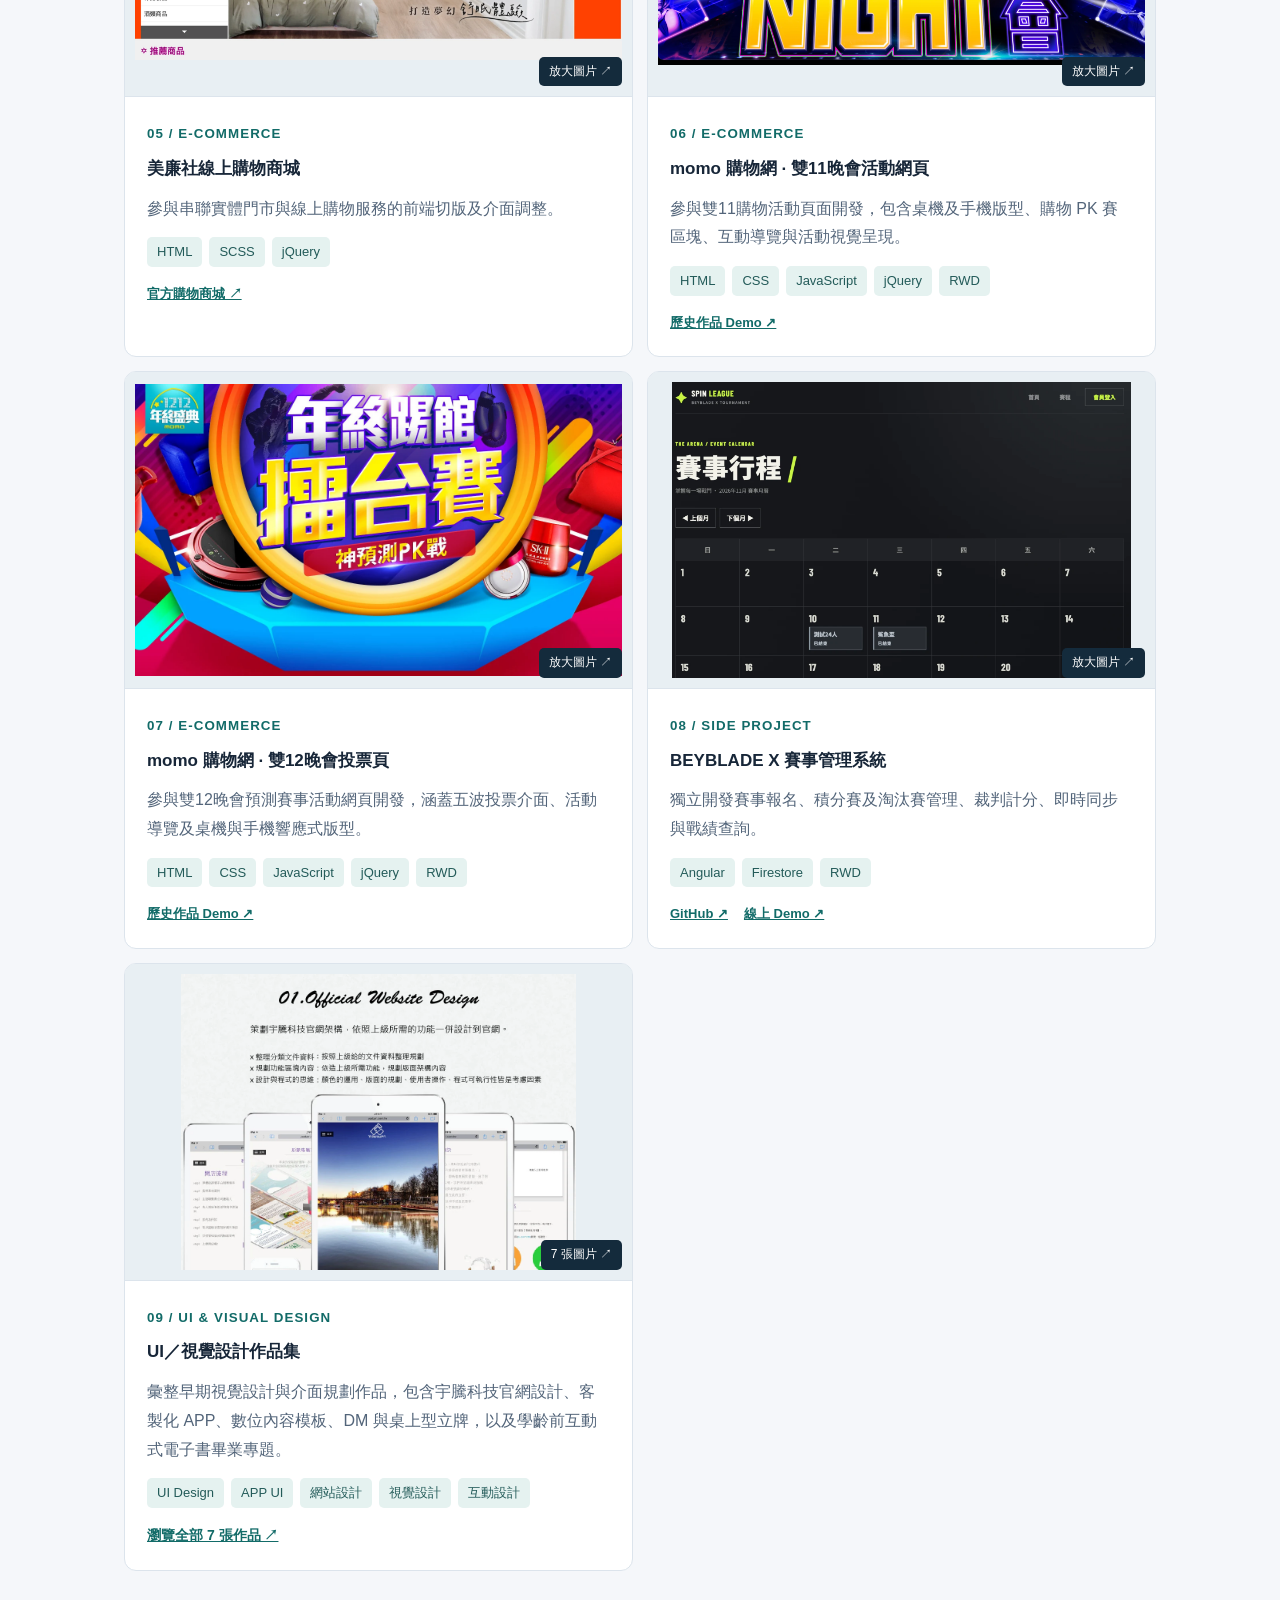
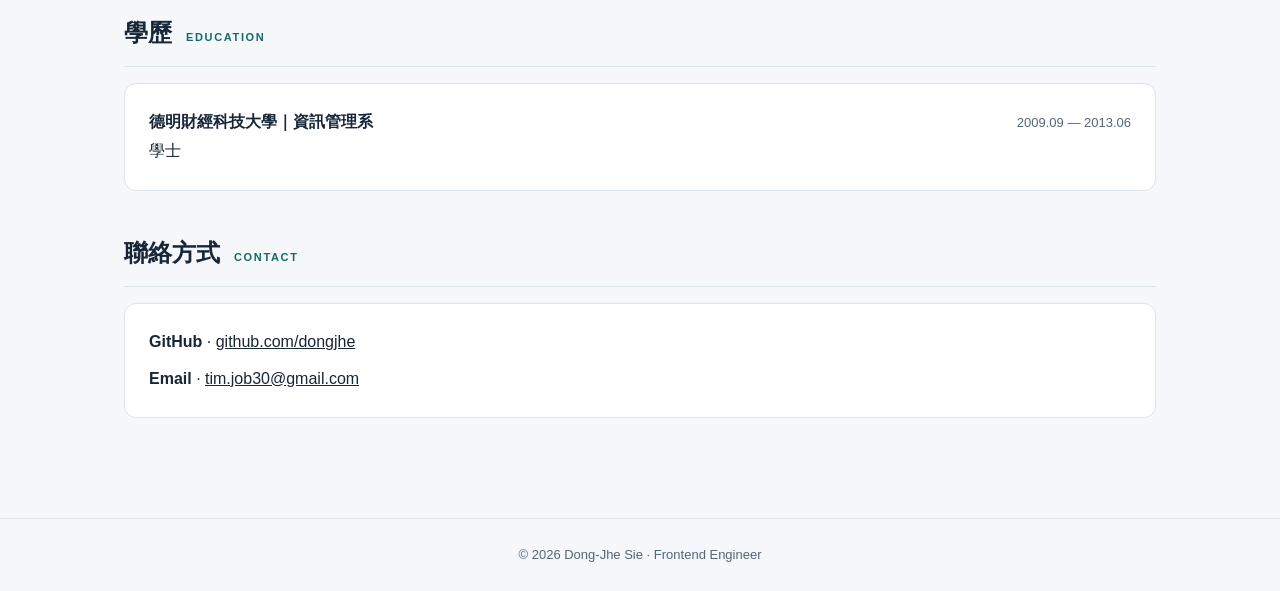
==== commit 366829e3: "refactor: consolidate seven design images into one portfolio gallery" ====
--- a/index.html
+++ b/index.html
@@ -1,11 +1,11 @@
 <!doctype html>
 <html lang="zh-Hant"><head><meta charset="utf-8"><meta name="viewport" content="width=device-width, initial-scale=1"><meta name="description" content="謝東哲｜前端工程師，Angular、TypeScript、RxJS、金融科技與大型行動應用開發。"><title>謝東哲 | Frontend Engineer</title><style>
 :root{--bg:#f5f7fa;--paper:#fff;--ink:#172638;--muted:#53657a;--line:#dce4ec;--accent:#126b68;--soft:#e5f2f0}*{box-sizing:border-box}html{scroll-behavior:smooth}body{margin:0;background:var(--bg);color:var(--ink);font:16px/1.8 -apple-system,BlinkMacSystemFont,'Segoe UI','Noto Sans TC',sans-serif}a{color:inherit}a:focus-visible,button:focus-visible{outline:3px solid #168a85;outline-offset:4px}nav{position:sticky;top:0;background:#fff;z-index:3;border-bottom:1px solid var(--line)}.nav{max-width:1080px;margin:auto;display:flex;align-items:center;justify-content:space-between;padding:12px 24px;gap:14px}.brand{font-weight:800;letter-spacing:.05em;text-decoration:none}.links{display:flex;gap:22px;align-items:center}.links a{font-size:14px;text-decoration:none;color:var(--muted)}.links a:hover{color:var(--accent)}button,.btn{border:1px solid var(--line);background:#fff;color:var(--ink);padding:8px 15px;border-radius:7px;font:inherit;font-size:14px;cursor:pointer;text-decoration:none;display:inline-block}.primary{background:var(--accent);color:white;border-color:var(--accent)}main{max-width:1080px;margin:auto;padding:36px 24px 60px}.hero{background:#142b3c;color:white;border-radius:16px;padding:48px;position:relative;overflow:hidden}.hero:after{content:'';position:absolute;width:350px;height:350px;border:1px solid #ffffff19;border-radius:50%;right:-110px;top:-160px;box-shadow:0 0 0 45px #ffffff08,0 0 0 90px #ffffff06;pointer-events:none}.eyebrow{font-size:12px;font-weight:700;letter-spacing:.2em;text-transform:uppercase;color:#83d5cb}.hero h1{font-size:clamp(38px,6vw,64px);line-height:1.2;letter-spacing:.04em;margin:14px 0 0}.english{color:#a9c0cf;font-size:17px;letter-spacing:.12em}.hero h2{font-size:clamp(21px,3vw,30px);margin:16px 0 10px;font-weight:600}.hero p{max-width:690px;color:#d5e1e9;margin:0 0 24px}.actions{display:flex;gap:10px;flex-wrap:wrap}.hero .btn{background:transparent;color:white;border-color:#67818f}.hero .primary{background:#a5e5db;color:#143832;border-color:#a5e5db}.stats{display:grid;grid-template-columns:repeat(3,1fr);gap:1px;background:var(--line);border:1px solid var(--line);border-radius:12px;overflow:hidden;margin:20px 0 40px}.stat{background:white;padding:20px 24px}.stat strong{display:block;font-size:28px;color:var(--accent);line-height:1.3}.stat span{color:var(--muted);font-size:14px}section{scroll-margin-top:85px;margin:40px 0}.section-head{display:flex;align-items:baseline;gap:14px;margin-bottom:16px;border-bottom:1px solid var(--line);padding-bottom:12px}.section-head h2{font-size:24px;margin:0}.section-head span{font-size:11px;letter-spacing:.15em;color:var(--accent);font-weight:700}.panel{background:var(--paper);border:1px solid var(--line);border-radius:12px;padding:24px}.panel p{margin:0}.grid{display:grid;grid-template-columns:repeat(2,minmax(0,1fr));gap:14px}.skill h3,.project h3{font-size:17px;margin:0 0 10px}.tags{display:flex;gap:7px;flex-wrap:wrap}.tag{background:var(--soft);color:#235b59;font-size:13px;border-radius:5px;padding:3px 10px}.timeline{border-left:2px solid var(--line);margin-left:8px;padding-left:24px}.job{position:relative;margin-bottom:16px}.job:before{content:'';position:absolute;left:-32px;top:30px;width:12px;height:12px;background:var(--accent);border:3px solid var(--bg);border-radius:50%}.jobtop{display:flex;justify-content:space-between;align-items:baseline;gap:12px;flex-wrap:wrap}.job h3{margin:0;font-size:20px}.date{font-size:13px;color:var(--muted);font-variant-numeric:tabular-nums}.company{color:var(--accent);font-weight:650;margin:4px 0 10px}.job ul{padding-left:20px;margin:8px 0 0;color:var(--muted)}.project p{color:var(--muted);margin:0 0 14px}.project small{color:var(--accent);font-weight:700;letter-spacing:.08em}.footer{text-align:center;color:var(--muted);font-size:13px;border-top:1px solid var(--line);padding:24px}.contact a{overflow-wrap:anywhere}.contact p+p{margin-top:8px}@media(max-width:650px){.nav{padding:10px 16px}.links{gap:10px}.links a{font-size:12px}.links a:first-child,.links a:nth-child(2){display:none}main{padding:18px 14px 35px}.hero{padding:30px 23px}.grid{grid-template-columns:1fr}.stat{padding:14px 10px}.stat strong{font-size:23px}.stat span{font-size:12px}.panel{padding:18px}.timeline{padding-left:15px}.job:before{left:-23px}.section-head{gap:9px}}@media print{body{background:white;font-size:10pt}nav,.actions,.footer{display:none}main{max-width:none;padding:0}.hero{background:white;color:#172638;padding:10px 0;border-radius:0}.hero:after{display:none}.hero p,.english,.eyebrow{color:#53657a}.hero h1{font-size:30pt}.hero h2{font-size:17pt}.stats{margin:10px 0}.stat{padding:9px}.stat strong{font-size:18pt}section{margin:18px 0}.panel{padding:12px;break-inside:avoid}.section-head{margin-bottom:8px;padding-bottom:5px}.section-head h2{font-size:15pt}.job{margin-bottom:8px}.job h3{font-size:13pt}.timeline{padding-left:16px}.job:before{display:none}.tag{border:1px solid #ddd;background:white}.grid{gap:8px}a{text-decoration:none}@page{margin:13mm}}
-.portfolio-intro{color:var(--muted);margin:0 0 16px}.portfolio-filters{display:flex;flex-wrap:wrap;gap:8px;margin:0 0 20px}.portfolio-filters button[aria-pressed=true]{background:var(--accent);color:white;border-color:var(--accent)}.portfolio-card{padding:0;overflow:hidden;display:flex;flex-direction:column}.portfolio-card[hidden]{display:none}.portfolio-media{aspect-ratio:16/10;background:linear-gradient(145deg,#e8eff3,#dce9eb);display:grid;place-items:center;position:relative;border-bottom:1px solid var(--line)}.media-placeholder{display:flex;flex-direction:column;align-items:center;gap:6px;color:#597781}.media-placeholder span{font-size:11px;letter-spacing:.19em;font-weight:700}.media-placeholder small{font-size:12px;color:#627582;font-weight:400}.portfolio-body{padding:22px;flex:1}.portfolio-body h3{margin-top:6px}.project-links{display:flex;gap:16px;margin-top:15px;font-size:13px;color:var(--accent);font-weight:650}.gallery-cover{position:absolute;inset:0;width:100%;height:100%;padding:0;border:0;background:transparent;border-radius:0}.gallery-cover img{width:100%;height:100%;object-fit:contain;display:block}.gallery-count{position:absolute;bottom:10px;right:10px;background:#142b3c;color:white;padding:4px 10px;border-radius:5px;font-size:12px}.gallery-dialog{border:0;border-radius:14px;padding:18px;background:#142b3c;color:white;width:min(94vw,960px);max-height:94vh}.gallery-dialog::backdrop{background:#08121cdd}.gallery-dialog img{display:block;max-width:100%;max-height:70vh;margin:12px auto;object-fit:contain}.gallery-toolbar{display:flex;justify-content:space-between;align-items:center;gap:10px}.gallery-dialog button{background:#294455;color:white;border-color:#67818f}.gallery-controls{display:flex;justify-content:center;align-items:center;gap:12px}.gallery-dialog button:disabled{opacity:.4;cursor:default}@media print{.portfolio-filters,.portfolio-media,.gallery-dialog,.project-links{display:none!important}.portfolio-card[hidden]{display:block}.portfolio-body{padding:12px}}.official-preview{text-decoration:none;position:absolute;inset:0;justify-content:center;transition:background .18s}.official-preview:hover{background:#ffffff70}.official-preview small{color:var(--accent);font-weight:650}.mobile-cover .gallery-cover{padding:12px;background:linear-gradient(145deg,#e8eff3,#dce9eb)}.mobile-cover .gallery-cover img{transition:transform .2s;object-fit:contain}.mobile-cover .gallery-cover:hover img{transform:scale(1.04)}.mobile-cover{overflow:hidden}.desktop-cover .gallery-cover{padding:10px;background:#e8eff3}.desktop-cover .gallery-cover img{object-fit:contain;transition:transform .2s}.desktop-cover .gallery-cover:hover img{transform:scale(1.03)}.desktop-cover{overflow:hidden}.company-job{display:grid;grid-template-columns:68px minmax(0,1fr);gap:20px}.company-logo{width:68px;height:68px;border:1px solid var(--line);border-radius:12px;background:#f1f6f7;display:grid;place-items:center;position:relative;color:var(--accent);font-size:18px;font-weight:800;overflow:hidden}.company-logo img{display:none;width:100%;height:100%;object-fit:contain;padding:5px;background:white}.company-logo.has-logo img{display:block}.company-logo.has-logo span{display:none}.job-tags{margin-top:14px}.job-content{min-width:0}@media(max-width:650px){.company-job{grid-template-columns:46px minmax(0,1fr);gap:12px}.company-logo{width:46px;height:46px;font-size:14px}.company-job .jobtop{gap:2px;flex-direction:column}}@media print{.company-job{grid-template-columns:44px 1fr;gap:10px}.company-logo{width:44px;height:44px;font-size:12px}}.supporting-skills{margin-top:14px;background:transparent}.supporting-skills p{font-size:14px;color:var(--muted);margin:0 0 12px}.supporting-skills .tag{background:#edf1f5;color:var(--muted)}#momo-demo-link[hidden],#momo-demo-pending[hidden]{display:none!important}#momo1212-demo-link[hidden],#momo1212-demo-pending[hidden]{display:none!important}.hero-avatar{position:absolute;right:48px;top:40px;width:148px;height:148px;border-radius:50%;border:3px solid #a5e5db;background:#203c4d;overflow:hidden;display:grid;place-items:center;z-index:2;box-shadow:0 8px 28px #0003}.hero-avatar img{display:none;width:100%;height:100%;object-fit:cover;object-position:center}.hero-avatar.has-photo img{display:block}.hero-avatar.has-photo .avatar-placeholder{display:none}.avatar-placeholder{width:60%;color:#a5e5db}.avatar-placeholder svg{display:block;width:100%}.hero h1,.hero .english,.hero .eyebrow{padding-right:160px}@media(max-width:650px){.hero-avatar{width:84px;height:84px;right:22px;top:25px;border-width:2px}.hero h1,.hero .english,.hero .eyebrow{padding-right:92px}}@media print{.hero-avatar{width:76px;height:76px;top:0;right:0;box-shadow:none}.hero h1,.hero .english,.hero .eyebrow{padding-right:90px}}</style></head><body><nav><div class="nav"><a class="brand" href="#top">DJ / RESUME</a><div class="links"><a href="#about">關於我</a><a href="#skills">專業技能</a><a href="#experience">工作經歷</a><a href="#projects">作品集</a><button type="button" onclick="window.print()">列印 / PDF</button></div></div></nav><main id="top"><header class="hero"><div class="hero-avatar"><span class="avatar-placeholder" aria-hidden="true"><svg viewBox="0 0 64 64" fill="none" stroke="currentColor" stroke-width="2.5"><circle cx="32" cy="23" r="10"/><path d="M13 54v-4c0-10 8-16 19-16s19 6 19 16v4"/></svg></span><img src="assets/profile.webp" alt="謝東哲個人照片" onload="this.parentElement.classList.add('has-photo')" onerror="this.remove()"></div><div class="eyebrow">Frontend Engineering · Taiwan</div><h1>謝東哲</h1><div class="english">DONG-JHE SIE</div><h2>前端工程師 <span lang="en">/ Frontend Engineer</span></h2><p>具備 9 年以上前端開發經驗，專注 Angular、TypeScript 與 RxJS，擁有企業級應用、API 串接及前端系統開發與維護經驗。結合 UI 設計背景，重視使用者體驗、程式品質與系統可維護性。</p><div class="actions"><a class="btn primary" href="#experience">探索工作經歷</a><a class="btn" href="#contact">聯絡我</a></div></header><div class="stats"><div class="stat"><strong>9+ 年</strong><span>前端開發經驗</span></div><div class="stat"><strong>7+ 年</strong><span>Angular 實務經驗</span></div><div class="stat"><strong>13</strong><span>精選開發與設計作品</span></div></div>
+.portfolio-intro{color:var(--muted);margin:0 0 16px}.portfolio-filters{display:flex;flex-wrap:wrap;gap:8px;margin:0 0 20px}.portfolio-filters button[aria-pressed=true]{background:var(--accent);color:white;border-color:var(--accent)}.portfolio-card{padding:0;overflow:hidden;display:flex;flex-direction:column}.portfolio-card[hidden]{display:none}.portfolio-media{aspect-ratio:16/10;background:linear-gradient(145deg,#e8eff3,#dce9eb);display:grid;place-items:center;position:relative;border-bottom:1px solid var(--line)}.media-placeholder{display:flex;flex-direction:column;align-items:center;gap:6px;color:#597781}.media-placeholder span{font-size:11px;letter-spacing:.19em;font-weight:700}.media-placeholder small{font-size:12px;color:#627582;font-weight:400}.portfolio-body{padding:22px;flex:1}.portfolio-body h3{margin-top:6px}.project-links{display:flex;gap:16px;margin-top:15px;font-size:13px;color:var(--accent);font-weight:650}.gallery-cover{position:absolute;inset:0;width:100%;height:100%;padding:0;border:0;background:transparent;border-radius:0}.gallery-cover img{width:100%;height:100%;object-fit:contain;display:block}.gallery-count{position:absolute;bottom:10px;right:10px;background:#142b3c;color:white;padding:4px 10px;border-radius:5px;font-size:12px}.gallery-dialog{border:0;border-radius:14px;padding:18px;background:#142b3c;color:white;width:min(94vw,960px);max-height:94vh}.gallery-dialog::backdrop{background:#08121cdd}.gallery-dialog img{display:block;max-width:100%;max-height:70vh;margin:12px auto;object-fit:contain}.gallery-toolbar{display:flex;justify-content:space-between;align-items:center;gap:10px}.gallery-dialog button{background:#294455;color:white;border-color:#67818f}.gallery-controls{display:flex;justify-content:center;align-items:center;gap:12px}.gallery-dialog button:disabled{opacity:.4;cursor:default}@media print{.portfolio-filters,.portfolio-media,.gallery-dialog,.project-links{display:none!important}.portfolio-card[hidden]{display:block}.portfolio-body{padding:12px}}.official-preview{text-decoration:none;position:absolute;inset:0;justify-content:center;transition:background .18s}.official-preview:hover{background:#ffffff70}.official-preview small{color:var(--accent);font-weight:650}.mobile-cover .gallery-cover{padding:12px;background:linear-gradient(145deg,#e8eff3,#dce9eb)}.mobile-cover .gallery-cover img{transition:transform .2s;object-fit:contain}.mobile-cover .gallery-cover:hover img{transform:scale(1.04)}.mobile-cover{overflow:hidden}.desktop-cover .gallery-cover{padding:10px;background:#e8eff3}.desktop-cover .gallery-cover img{object-fit:contain;transition:transform .2s}.desktop-cover .gallery-cover:hover img{transform:scale(1.03)}.desktop-cover{overflow:hidden}.company-job{display:grid;grid-template-columns:68px minmax(0,1fr);gap:20px}.company-logo{width:68px;height:68px;border:1px solid var(--line);border-radius:12px;background:#f1f6f7;display:grid;place-items:center;position:relative;color:var(--accent);font-size:18px;font-weight:800;overflow:hidden}.company-logo img{display:none;width:100%;height:100%;object-fit:contain;padding:5px;background:white}.company-logo.has-logo img{display:block}.company-logo.has-logo span{display:none}.job-tags{margin-top:14px}.job-content{min-width:0}@media(max-width:650px){.company-job{grid-template-columns:46px minmax(0,1fr);gap:12px}.company-logo{width:46px;height:46px;font-size:14px}.company-job .jobtop{gap:2px;flex-direction:column}}@media print{.company-job{grid-template-columns:44px 1fr;gap:10px}.company-logo{width:44px;height:44px;font-size:12px}}.supporting-skills{margin-top:14px;background:transparent}.supporting-skills p{font-size:14px;color:var(--muted);margin:0 0 12px}.supporting-skills .tag{background:#edf1f5;color:var(--muted)}#momo-demo-link[hidden],#momo-demo-pending[hidden]{display:none!important}#momo1212-demo-link[hidden],#momo1212-demo-pending[hidden]{display:none!important}.hero-avatar{position:absolute;right:48px;top:40px;width:148px;height:148px;border-radius:50%;border:3px solid #a5e5db;background:#203c4d;overflow:hidden;display:grid;place-items:center;z-index:2;box-shadow:0 8px 28px #0003}.hero-avatar img{display:none;width:100%;height:100%;object-fit:cover;object-position:center}.hero-avatar.has-photo img{display:block}.hero-avatar.has-photo .avatar-placeholder{display:none}.avatar-placeholder{width:60%;color:#a5e5db}.avatar-placeholder svg{display:block;width:100%}.hero h1,.hero .english,.hero .eyebrow{padding-right:160px}@media(max-width:650px){.hero-avatar{width:84px;height:84px;right:22px;top:25px;border-width:2px}.hero h1,.hero .english,.hero .eyebrow{padding-right:92px}}@media print{.hero-avatar{width:76px;height:76px;top:0;right:0;box-shadow:none}.hero h1,.hero .english,.hero .eyebrow{padding-right:90px}}.design-view-all{font:inherit;font-size:14px;color:var(--accent);background:none;border:0;padding:0;cursor:pointer;text-decoration:underline}.design-view-all[hidden]{display:none!important}</style></head><body><nav><div class="nav"><a class="brand" href="#top">DJ / RESUME</a><div class="links"><a href="#about">關於我</a><a href="#skills">專業技能</a><a href="#experience">工作經歷</a><a href="#projects">作品集</a><button type="button" onclick="window.print()">列印 / PDF</button></div></div></nav><main id="top"><header class="hero"><div class="hero-avatar"><span class="avatar-placeholder" aria-hidden="true"><svg viewBox="0 0 64 64" fill="none" stroke="currentColor" stroke-width="2.5"><circle cx="32" cy="23" r="10"/><path d="M13 54v-4c0-10 8-16 19-16s19 6 19 16v4"/></svg></span><img src="assets/profile.webp" alt="謝東哲個人照片" onload="this.parentElement.classList.add('has-photo')" onerror="this.remove()"></div><div class="eyebrow">Frontend Engineering · Taiwan</div><h1>謝東哲</h1><div class="english">DONG-JHE SIE</div><h2>前端工程師 <span lang="en">/ Frontend Engineer</span></h2><p>具備 9 年以上前端開發經驗，專注 Angular、TypeScript 與 RxJS，擁有企業級應用、API 串接及前端系統開發與維護經驗。結合 UI 設計背景，重視使用者體驗、程式品質與系統可維護性。</p><div class="actions"><a class="btn primary" href="#experience">探索工作經歷</a><a class="btn" href="#contact">聯絡我</a></div></header><div class="stats"><div class="stat"><strong>9+ 年</strong><span>前端開發經驗</span></div><div class="stat"><strong>7+ 年</strong><span>Angular 實務經驗</span></div><div class="stat"><strong>9</strong><span>精選開發與設計作品</span></div></div>
 <section id="about"><div class="section-head"><h2>關於我</h2><span>ABOUT</span></div><div class="panel"><p>具備 9 年以上前端開發經驗，專長 Angular、TypeScript、RxJS 與 NgRx。現任緯致科技軟體工程師，派駐台新銀行，負責行動銀行 APP 前端開發與系統維護；曾參與 7-ELEVEN OPENPOINT APP 核心功能開發。具備系統架構重構、框架升級、API 整合及行動應用前端開發經驗，重視程式品質、系統穩定性與可維護性，兼具 UI 設計背景及跨團隊協作能力。</p></div></section>
 <section id="skills"><div class="section-head"><h2>專業技能</h2><span>TECH STACK</span></div><div class="grid"><div class="panel skill"><h3>前端框架與程式語言</h3><div class="tags"><span class="tag">Angular</span><span class="tag">TypeScript</span><span class="tag">JavaScript</span></div></div><div class="panel skill"><h3>網頁切版與響應式設計</h3><div class="tags"><span class="tag">HTML5</span><span class="tag">CSS3</span><span class="tag">SCSS</span><span class="tag">RWD</span><span class="tag">jQuery</span></div></div><div class="panel skill"><h3>狀態管理與資料串接</h3><div class="tags"><span class="tag">RxJS</span><span class="tag">NgRx</span><span class="tag">REST API 串接</span><span class="tag">Reactive Forms</span></div></div><div class="panel skill"><h3>前端工程化與開發工具</h3><div class="tags"><span class="tag">Git</span><span class="tag">Git Flow</span></div></div></div><div class="panel skill supporting-skills"><h3>其他工具與使用經驗</h3><p>具備 UI 設計背景，曾於專案中接觸跨平台行動應用及建置工具，非核心專長。</p><div class="tags"><span class="tag">Figma</span><span class="tag">Zeplin</span><span class="tag">Adobe XD</span><span class="tag">Photoshop</span><span class="tag">Ionic</span><span class="tag">Cordova</span><span class="tag">WebView</span><span class="tag">Flutter</span><span class="tag">Xcode</span><span class="tag">Android Studio</span><span class="tag">Gradle</span><span class="tag">CocoaPods</span></div></div></section>
 <section id="experience"><div class="section-head"><h2>工作經歷</h2><span>EXPERIENCE</span></div><div class="timeline"><article class="panel job company-job"><div class="company-logo" aria-hidden="true"><span>緯致</span><img src="https://www.wits.com/media/images/e8559a55-4f02-4f4.b476e5d1.fill-813x401-c100.format-jpeg.jpg" alt="" referrerpolicy="no-referrer" onload="this.parentElement.classList.add('has-logo')" onerror="this.remove()"></div><div class="job-content"><div class="jobtop"><h3>軟體工程師</h3><span class="date">2024.07.29 — 至今</span></div><div class="company">緯致科技股份有限公司（原緯創軟體） · 派駐台新銀行</div><ul><li>負責行動銀行 APP Angular 前端功能開發、既有系統維護與異常排查。</li><li>依據業務規格進行功能模組、表單驗證、業務邏輯與 API 串接開發。</li><li>於行動銀行專案中使用 Ionic / Cordova 開發前端功能，接觸 iOS、Android 建置流程及 Flutter 模組整合。</li><li>與相關開發及測試團隊協作，進行問題修正與系統維護。</li></ul><div class="tags job-tags"><span class="tag">Angular</span><span class="tag">TypeScript</span><span class="tag">RxJS</span><span class="tag">Ionic（接觸經驗）</span><span class="tag">Cordova（接觸經驗）</span><span class="tag">Flutter（接觸經驗）</span></div></div></article><article class="panel job company-job"><div class="company-logo" aria-hidden="true"><span>統智</span><img src="https://storage.quickclick.cc/library/25399/phone-1731663703796.jpg" alt="" referrerpolicy="no-referrer" onload="this.parentElement.classList.add('has-logo')" onerror="this.remove()"></div><div class="job-content"><div class="jobtop"><h3>前端工程師</h3><span class="date">2019.10 — 2024.06</span></div><div class="company">統智科技股份有限公司</div><ul><li>負責 7-ELEVEN OPENPOINT APP WebView 功能開發及 API 整合。</li><li>參與 Angular 8 至 12 版本升級、架構重構與 NgRx Actions、Effects、Reducers 開發。</li><li>負責維護案件處理與系統障礙調查。</li></ul><div class="tags job-tags"><span class="tag">Angular</span><span class="tag">NgRx</span><span class="tag">RxJS</span><span class="tag">TypeScript</span><span class="tag">SCSS</span><span class="tag">Git</span></div></div></article><article class="panel job company-job"><div class="company-logo" aria-hidden="true"><span>掌櫃</span><img src="https://s3cdn.yourator.co/companies/logos/000/000/617/thumb/602586ba5bdaded4122feb9a5ea5ee1e01f8c6bf.jpg" alt="" referrerpolicy="no-referrer" onload="this.parentElement.classList.add('has-logo')" onerror="this.remove()"></div><div class="job-content"><div class="jobtop"><h3>前端工程師</h3><span class="date">2017.07 — 2019.08</span></div><div class="company">掌櫃智慧生活有限公司</div><ul><li>負責官網改版架構、前端程式撰寫及活動頁設計。</li><li>參與美廉社線上購物商城網頁切版與介面調整。</li><li>使用 HTML、CSS、JavaScript、jQuery 進行官網與商城開發。</li><li>使用 Photoshop 設計活動 Banner 及 Google 地圖地標圖示。</li></ul><div class="tags job-tags"><span class="tag">HTML</span><span class="tag">CSS</span><span class="tag">JavaScript</span><span class="tag">jQuery</span><span class="tag">Photoshop</span></div></div></article><article class="panel job company-job"><div class="company-logo" aria-hidden="true"><span>momo</span><img src="https://upload.wikimedia.org/wikipedia/commons/f/fa/Momo_Logo.svg" alt="" referrerpolicy="no-referrer" onload="this.parentElement.classList.add('has-logo')" onerror="this.remove()"></div><div class="job-content"><div class="jobtop"><h3>視覺設計師</h3><span class="date">2015.07 — 2017.04</span></div><div class="company">富邦媒體科技股份有限公司（momo）</div><ul><li>負責 APP UI、活動頁設計、網頁切版與前端開發支援。</li><li>製作及測試電子郵件版型。</li><li>使用 Photoshop、Illustrator 設計 APP UI；以 HTML、CSS、JavaScript、jQuery 實作活動頁面。</li></ul><div class="tags job-tags"><span class="tag">HTML</span><span class="tag">CSS</span><span class="tag">JavaScript</span><span class="tag">jQuery</span><span class="tag">Photoshop</span><span class="tag">Illustrator</span></div></div></article><article class="panel job company-job"><div class="company-logo" aria-hidden="true"><span>宇騰</span><img src="assets/logos/yuteng.webp" alt="" onload="this.parentElement.classList.add('has-logo')" onerror="this.remove()"></div><div class="job-content"><div class="jobtop"><h3>視覺設計師</h3><span class="date">2014.10 — 2015.03</span></div><div class="company">宇騰科技股份有限公司</div><ul><li>負責客製化 APP 介面、模板設計、官網視覺及後台商品資訊維護。</li><li>參與客製化 APP 架構與產品內容設計、後台問題處理及 DM 設計。</li></ul><div class="tags job-tags"><span class="tag">APP UI</span><span class="tag">視覺設計</span><span class="tag">客製化模板</span></div></div></article><article class="panel job company-job"><div class="company-logo" aria-hidden="true"><span>勤創</span><img src="assets/logos/qinchuan.webp" alt="" onload="this.parentElement.classList.add('has-logo')" onerror="this.remove()"></div><div class="job-content"><div class="jobtop"><h3>工讀生｜資訊助理</h3><span class="date">2012.07 — 2013.02</span></div><div class="company">勤創科技股份有限公司</div><ul><li>參與 Philippines 旅遊互動工具書 iPad 畫面設計。</li><li>參與伍豐科技 POS 系統及工研院「台灣遊證 i 慢遊」iPhone 畫面設計。</li><li>協助中華電信命理台節日 DM 與小廣告設計。</li></ul><div class="tags job-tags"><span class="tag">行動介面設計</span><span class="tag">視覺設計</span></div></div></article></div></section>
-<section id="projects"><div class="section-head"><h2>作品集</h2><span>PORTFOLIO</span></div><p class="portfolio-intro">精選企業專案與個人開發作品，涵蓋金融科技、電子商務、賽事管理及 UI／視覺設計。</p><div class="portfolio-filters" role="group" aria-label="作品分類"><button type="button" data-filter="all" aria-pressed="true">全部</button><button type="button" data-filter="finance" aria-pressed="false">金融科技</button><button type="button" data-filter="commerce" aria-pressed="false">電子商務</button><button type="button" data-filter="personal" aria-pressed="false">個人開發</button><button type="button" data-filter="design" aria-pressed="false">UI／視覺設計</button></div><div class="grid portfolio-grid"><article class="panel project portfolio-card" data-category="finance"><div class="portfolio-media" data-gallery="bank"><a class="media-placeholder official-preview" href="https://apps.apple.com/tw/app/%E5%8F%B0%E6%96%B0%E9%8A%80%E8%A1%8C-%E8%A1%8C%E5%8B%95%E9%8A%80%E8%A1%8C/id388917170" target="_blank" rel="noopener noreferrer"><svg viewBox="0 0 48 48" width="38" height="38" fill="none" stroke="currentColor" stroke-width="1.4" aria-hidden="true"><rect x="5" y="7" width="38" height="34" rx="4"/><circle cx="17" cy="18" r="4"/><path d="m6 35 12-12 8 8 7-7 10 10"/></svg><span>PROJECT GALLERY</span><small>App Store 官方畫面 ↗</small></a></div><div class="portfolio-body"><small>01 / FINTECH</small><h3>台新銀行行動銀行 APP</h3><p>企業級金融行動應用，負責前端功能、業務流程與系統維護。</p><div class="tags"><span class="tag">Angular</span><span class="tag">RxJS</span><span class="tag">Hybrid APP</span></div><div class="project-links"><a href="https://apps.apple.com/tw/app/%E5%8F%B0%E6%96%B0%E9%8A%80%E8%A1%8C-%E8%A1%8C%E5%8B%95%E9%8A%80%E8%A1%8C/id388917170" target="_blank" rel="noopener noreferrer">App Store 官方畫面 ↗</a></div></div></article><article class="panel project portfolio-card" data-category="commerce"><div class="portfolio-media mobile-cover" data-gallery="pickup"><button type="button" class="gallery-cover" aria-label="瀏覽 行動隨時取 作品圖片"><img src="assets/portfolio/openpoint-pickup.webp?v=849e2f2ed6c8" alt="行動隨時取" loading="lazy" decoding="async"><span class="gallery-count">放大圖片 ↗</span></button></div><div class="portfolio-body"><small>02 / RETAIL</small><h3>OPENPOINT · 行動隨時取</h3><p>支援線上購買、門市領取的數位零售服務。</p><div class="tags"><span class="tag">Angular</span><span class="tag">NgRx</span><span class="tag">TypeScript</span></div><div class="project-links"><a href="https://apps.apple.com/tw/app/id1014238801" target="_blank" rel="noopener noreferrer">App Store 官方畫面 ↗</a></div></div></article><article class="panel project portfolio-card" data-category="commerce"><div class="portfolio-media mobile-cover" data-gallery="points"><button type="button" class="gallery-cover" aria-label="瀏覽 小七集點卡 作品圖片"><img src="assets/portfolio/openpoint-points.webp?v=14247bfbbbf5" alt="小七集點卡" loading="lazy" decoding="async"><span class="gallery-count">放大圖片 ↗</span></button></div><div class="portfolio-body"><small>03 / LOYALTY</small><h3>OPENPOINT · 小七集點卡</h3><p>將實體集點轉為數位點數，支援線上票券兌換與門市核銷。</p><div class="tags"><span class="tag">Angular</span><span class="tag">RxJS</span><span class="tag">NgRx</span></div><div class="project-links"><a href="https://apps.apple.com/tw/app/id1014238801" target="_blank" rel="noopener noreferrer">App Store 官方畫面 ↗</a></div></div></article><article class="panel project portfolio-card" data-category="commerce"><div class="portfolio-media mobile-cover" data-gallery="mall"><button type="button" class="gallery-cover" aria-label="瀏覽 OPENPOINT 點數兌換 作品圖片"><img src="assets/portfolio/openpoint-redeem.webp?v=5b6f619a132b" alt="OPENPOINT 點數兌換" loading="lazy" decoding="async"><span class="gallery-count">放大圖片 ↗</span></button></div><div class="portfolio-body"><small>04 / COMMERCE</small><h3>OPENPOINT · 點數兌換（OP 商城）</h3><p>整合會員點數與商品兌換服務，參與 APP 前端功能開發。</p><div class="tags"><span class="tag">Angular</span><span class="tag">SCSS</span><span class="tag">TypeScript</span></div><div class="project-links"><a href="https://apps.apple.com/tw/app/id1014238801" target="_blank" rel="noopener noreferrer">App Store 官方畫面 ↗</a></div></div></article><article class="panel project portfolio-card" data-category="commerce"><div class="portfolio-media desktop-cover" data-gallery="simplemart"><button type="button" class="gallery-cover" aria-label="瀏覽 美廉社線上購物商城首頁 作品圖片"><img src="assets/portfolio/simplemart-cover.webp?v=181d2981342f" alt="美廉社線上購物商城首頁" loading="lazy" decoding="async"><span class="gallery-count">放大圖片 ↗</span></button></div><div class="portfolio-body"><small>05 / E-COMMERCE</small><h3>美廉社線上購物商城</h3><p>參與串聯實體門市與線上購物服務的前端切版及介面調整。</p><div class="tags"><span class="tag">HTML</span><span class="tag">SCSS</span><span class="tag">jQuery</span></div><div class="project-links"><a href="https://goshopping.simplemart.com.tw/" target="_blank" rel="noopener noreferrer">官方購物商城 ↗</a></div></div></article><article class="panel project portfolio-card" data-category="commerce"><div class="portfolio-media" data-gallery="momo"><div class="media-placeholder"><span>momo · 2016</span><small>雙11晚會活動網頁</small></div></div><div class="portfolio-body"><small>06 / E-COMMERCE</small><h3>momo 購物網 · 雙11晚會活動網頁</h3><p>參與雙11購物活動頁面開發，包含桌機及手機版型、購物 PK 賽區塊、互動導覽與活動視覺呈現。</p><div class="tags"><span class="tag">HTML</span><span class="tag">CSS</span><span class="tag">JavaScript</span><span class="tag">jQuery</span><span class="tag">RWD</span></div><div class="project-links"><a id="momo-demo-link" href="demos/momo-1111/" target="_blank" rel="noopener noreferrer" hidden>歷史作品 Demo ↗</a><span id="momo-demo-pending">歷史作品（展示檔待上傳）</span></div></div></article><article class="panel project portfolio-card" data-category="commerce"><div class="portfolio-media" data-gallery="momo1212"><div class="media-placeholder"><span>momo · 2016</span><small>雙12晚會投票頁</small></div></div><div class="portfolio-body"><small>07 / E-COMMERCE</small><h3>momo 購物網 · 雙12晚會投票頁</h3><p>參與雙12晚會預測賽事活動網頁開發，涵蓋五波投票介面、活動導覽及桌機與手機響應式版型。</p><div class="tags"><span class="tag">HTML</span><span class="tag">CSS</span><span class="tag">JavaScript</span><span class="tag">jQuery</span><span class="tag">RWD</span></div><div class="project-links"><a id="momo1212-demo-link" href="demos/momo-1212/" target="_blank" rel="noopener noreferrer" hidden>歷史作品 Demo ↗</a><span id="momo1212-demo-pending">歷史作品（展示檔待上傳）</span></div></div></article><article class="panel project portfolio-card" data-category="personal"><div class="portfolio-media desktop-cover" data-gallery="tournament"><button type="button" class="gallery-cover" aria-label="瀏覽 SPIN LEAGUE 賽事行程 作品圖片"><img src="assets/portfolio/tournament-cover.webp?v=1128c62b73b5" alt="SPIN LEAGUE 賽事行程" loading="lazy" decoding="async"><span class="gallery-count">放大圖片 ↗</span></button></div><div class="portfolio-body"><small>08 / SIDE PROJECT</small><h3>BEYBLADE X 賽事管理系統</h3><p>獨立開發賽事報名、積分賽及淘汰賽管理、裁判計分、即時同步與戰績查詢。</p><div class="tags"><span class="tag">Angular</span><span class="tag">Firestore</span><span class="tag">RWD</span></div><div class="project-links"><a href="https://github.com/dongjhe/beyblade-tournament-v2" target="_blank" rel="noopener noreferrer">GitHub ↗</a><a href="https://dongjhe.github.io/beyblade-tournament-v2/" target="_blank" rel="noopener noreferrer">線上 Demo ↗</a></div></div></article><article class="panel project portfolio-card" data-category="design"><div class="portfolio-media" data-gallery="designwebsite"><div class="media-placeholder"><span>DESIGN PORTFOLIO</span><small>設計作品圖片</small></div></div><div class="portfolio-body"><small>09 / UI &amp; VISUAL DESIGN</small><h3>宇騰科技 · 官方網站設計</h3><p>規劃官網架構、整理文件資料及功能區塊，兼顧版面、使用者操作與程式可行性。</p><div class="tags"><span class="tag">網站架構</span><span class="tag">UI Design</span><span class="tag">版面規劃</span></div></div></article><article class="panel project portfolio-card" data-category="design"><div class="portfolio-media" data-gallery="designapp"><div class="media-placeholder"><span>DESIGN PORTFOLIO</span><small>設計作品圖片</small></div></div><div class="portfolio-body"><small>10 / UI &amp; VISUAL DESIGN</small><h3>宇騰科技 · 客製化 APP 設計</h3><p>依客戶需求規劃數位內容與 APP 版面，整理素材、設計內容並配合校稿及後台上傳。</p><div class="tags"><span class="tag">APP UI</span><span class="tag">客製化設計</span><span class="tag">內容規劃</span></div></div></article><article class="panel project portfolio-card" data-category="design"><div class="portfolio-media" data-gallery="designtemplate"><div class="media-placeholder"><span>DESIGN PORTFOLIO</span><small>設計作品圖片</small></div></div><div class="portfolio-body"><small>11 / UI &amp; VISUAL DESIGN</small><h3>多樣化數位內容模板設計</h3><p>設計多款不同風格的圖文模板，提供客戶依需求選擇。</p><div class="tags"><span class="tag">Template Design</span><span class="tag">圖文排版</span><span class="tag">視覺設計</span></div></div></article><article class="panel project portfolio-card" data-category="design"><div class="portfolio-media" data-gallery="designdm"><div class="media-placeholder"><span>DESIGN PORTFOLIO</span><small>設計作品圖片</small></div></div><div class="portfolio-body"><small>12 / UI &amp; VISUAL DESIGN</small><h3>宇騰科技 · DM 與桌上型立牌</h3><p>設計產品宣傳 DM 與桌上型立牌，將產品功能、開店流程及品牌資訊整合為視覺素材。</p><div class="tags"><span class="tag">平面設計</span><span class="tag">DM</span><span class="tag">資訊排版</span></div></div></article><article class="panel project portfolio-card" data-category="design"><div class="portfolio-media" data-gallery="designebook"><div class="media-placeholder"><span>DESIGN PORTFOLIO</span><small>設計作品圖片</small></div></div><div class="portfolio-body"><small>13 / UI &amp; VISUAL DESIGN</small><h3>畢業專題 · 學齡前互動式電子書</h3><p>參與學齡前互動電子書企劃與介面設計，考量配色、操作方式及程式可行性。</p><div class="tags"><span class="tag">互動設計</span><span class="tag">電子書</span><span class="tag">介面設計</span></div></div></article></div></section>
+<section id="projects"><div class="section-head"><h2>作品集</h2><span>PORTFOLIO</span></div><p class="portfolio-intro">精選企業專案與個人開發作品，涵蓋金融科技、電子商務、賽事管理及 UI／視覺設計。</p><div class="portfolio-filters" role="group" aria-label="作品分類"><button type="button" data-filter="all" aria-pressed="true">全部</button><button type="button" data-filter="finance" aria-pressed="false">金融科技</button><button type="button" data-filter="commerce" aria-pressed="false">電子商務</button><button type="button" data-filter="personal" aria-pressed="false">個人開發</button><button type="button" data-filter="design" aria-pressed="false">UI／視覺設計</button></div><div class="grid portfolio-grid"><article class="panel project portfolio-card" data-category="finance"><div class="portfolio-media" data-gallery="bank"><a class="media-placeholder official-preview" href="https://apps.apple.com/tw/app/%E5%8F%B0%E6%96%B0%E9%8A%80%E8%A1%8C-%E8%A1%8C%E5%8B%95%E9%8A%80%E8%A1%8C/id388917170" target="_blank" rel="noopener noreferrer"><svg viewBox="0 0 48 48" width="38" height="38" fill="none" stroke="currentColor" stroke-width="1.4" aria-hidden="true"><rect x="5" y="7" width="38" height="34" rx="4"/><circle cx="17" cy="18" r="4"/><path d="m6 35 12-12 8 8 7-7 10 10"/></svg><span>PROJECT GALLERY</span><small>App Store 官方畫面 ↗</small></a></div><div class="portfolio-body"><small>01 / FINTECH</small><h3>台新銀行行動銀行 APP</h3><p>企業級金融行動應用，負責前端功能、業務流程與系統維護。</p><div class="tags"><span class="tag">Angular</span><span class="tag">RxJS</span><span class="tag">Hybrid APP</span></div><div class="project-links"><a href="https://apps.apple.com/tw/app/%E5%8F%B0%E6%96%B0%E9%8A%80%E8%A1%8C-%E8%A1%8C%E5%8B%95%E9%8A%80%E8%A1%8C/id388917170" target="_blank" rel="noopener noreferrer">App Store 官方畫面 ↗</a></div></div></article><article class="panel project portfolio-card" data-category="commerce"><div class="portfolio-media mobile-cover" data-gallery="pickup"><button type="button" class="gallery-cover" aria-label="瀏覽 行動隨時取 作品圖片"><img src="assets/portfolio/openpoint-pickup.webp?v=849e2f2ed6c8" alt="行動隨時取" loading="lazy" decoding="async"><span class="gallery-count">放大圖片 ↗</span></button></div><div class="portfolio-body"><small>02 / RETAIL</small><h3>OPENPOINT · 行動隨時取</h3><p>支援線上購買、門市領取的數位零售服務。</p><div class="tags"><span class="tag">Angular</span><span class="tag">NgRx</span><span class="tag">TypeScript</span></div><div class="project-links"><a href="https://apps.apple.com/tw/app/id1014238801" target="_blank" rel="noopener noreferrer">App Store 官方畫面 ↗</a></div></div></article><article class="panel project portfolio-card" data-category="commerce"><div class="portfolio-media mobile-cover" data-gallery="points"><button type="button" class="gallery-cover" aria-label="瀏覽 小七集點卡 作品圖片"><img src="assets/portfolio/openpoint-points.webp?v=14247bfbbbf5" alt="小七集點卡" loading="lazy" decoding="async"><span class="gallery-count">放大圖片 ↗</span></button></div><div class="portfolio-body"><small>03 / LOYALTY</small><h3>OPENPOINT · 小七集點卡</h3><p>將實體集點轉為數位點數，支援線上票券兌換與門市核銷。</p><div class="tags"><span class="tag">Angular</span><span class="tag">RxJS</span><span class="tag">NgRx</span></div><div class="project-links"><a href="https://apps.apple.com/tw/app/id1014238801" target="_blank" rel="noopener noreferrer">App Store 官方畫面 ↗</a></div></div></article><article class="panel project portfolio-card" data-category="commerce"><div class="portfolio-media mobile-cover" data-gallery="mall"><button type="button" class="gallery-cover" aria-label="瀏覽 OPENPOINT 點數兌換 作品圖片"><img src="assets/portfolio/openpoint-redeem.webp?v=5b6f619a132b" alt="OPENPOINT 點數兌換" loading="lazy" decoding="async"><span class="gallery-count">放大圖片 ↗</span></button></div><div class="portfolio-body"><small>04 / COMMERCE</small><h3>OPENPOINT · 點數兌換（OP 商城）</h3><p>整合會員點數與商品兌換服務，參與 APP 前端功能開發。</p><div class="tags"><span class="tag">Angular</span><span class="tag">SCSS</span><span class="tag">TypeScript</span></div><div class="project-links"><a href="https://apps.apple.com/tw/app/id1014238801" target="_blank" rel="noopener noreferrer">App Store 官方畫面 ↗</a></div></div></article><article class="panel project portfolio-card" data-category="commerce"><div class="portfolio-media desktop-cover" data-gallery="simplemart"><button type="button" class="gallery-cover" aria-label="瀏覽 美廉社線上購物商城首頁 作品圖片"><img src="assets/portfolio/simplemart-cover.webp?v=181d2981342f" alt="美廉社線上購物商城首頁" loading="lazy" decoding="async"><span class="gallery-count">放大圖片 ↗</span></button></div><div class="portfolio-body"><small>05 / E-COMMERCE</small><h3>美廉社線上購物商城</h3><p>參與串聯實體門市與線上購物服務的前端切版及介面調整。</p><div class="tags"><span class="tag">HTML</span><span class="tag">SCSS</span><span class="tag">jQuery</span></div><div class="project-links"><a href="https://goshopping.simplemart.com.tw/" target="_blank" rel="noopener noreferrer">官方購物商城 ↗</a></div></div></article><article class="panel project portfolio-card" data-category="commerce"><div class="portfolio-media" data-gallery="momo"><div class="media-placeholder"><span>momo · 2016</span><small>雙11晚會活動網頁</small></div></div><div class="portfolio-body"><small>06 / E-COMMERCE</small><h3>momo 購物網 · 雙11晚會活動網頁</h3><p>參與雙11購物活動頁面開發，包含桌機及手機版型、購物 PK 賽區塊、互動導覽與活動視覺呈現。</p><div class="tags"><span class="tag">HTML</span><span class="tag">CSS</span><span class="tag">JavaScript</span><span class="tag">jQuery</span><span class="tag">RWD</span></div><div class="project-links"><a id="momo-demo-link" href="demos/momo-1111/" target="_blank" rel="noopener noreferrer" hidden>歷史作品 Demo ↗</a><span id="momo-demo-pending">歷史作品（展示檔待上傳）</span></div></div></article><article class="panel project portfolio-card" data-category="commerce"><div class="portfolio-media" data-gallery="momo1212"><div class="media-placeholder"><span>momo · 2016</span><small>雙12晚會投票頁</small></div></div><div class="portfolio-body"><small>07 / E-COMMERCE</small><h3>momo 購物網 · 雙12晚會投票頁</h3><p>參與雙12晚會預測賽事活動網頁開發，涵蓋五波投票介面、活動導覽及桌機與手機響應式版型。</p><div class="tags"><span class="tag">HTML</span><span class="tag">CSS</span><span class="tag">JavaScript</span><span class="tag">jQuery</span><span class="tag">RWD</span></div><div class="project-links"><a id="momo1212-demo-link" href="demos/momo-1212/" target="_blank" rel="noopener noreferrer" hidden>歷史作品 Demo ↗</a><span id="momo1212-demo-pending">歷史作品（展示檔待上傳）</span></div></div></article><article class="panel project portfolio-card" data-category="personal"><div class="portfolio-media desktop-cover" data-gallery="tournament"><button type="button" class="gallery-cover" aria-label="瀏覽 SPIN LEAGUE 賽事行程 作品圖片"><img src="assets/portfolio/tournament-cover.webp?v=1128c62b73b5" alt="SPIN LEAGUE 賽事行程" loading="lazy" decoding="async"><span class="gallery-count">放大圖片 ↗</span></button></div><div class="portfolio-body"><small>08 / SIDE PROJECT</small><h3>BEYBLADE X 賽事管理系統</h3><p>獨立開發賽事報名、積分賽及淘汰賽管理、裁判計分、即時同步與戰績查詢。</p><div class="tags"><span class="tag">Angular</span><span class="tag">Firestore</span><span class="tag">RWD</span></div><div class="project-links"><a href="https://github.com/dongjhe/beyblade-tournament-v2" target="_blank" rel="noopener noreferrer">GitHub ↗</a><a href="https://dongjhe.github.io/beyblade-tournament-v2/" target="_blank" rel="noopener noreferrer">線上 Demo ↗</a></div></div></article><article class="panel project portfolio-card" data-category="design"><div class="portfolio-media" data-gallery="designcollection"><div class="media-placeholder"><span>DESIGN PORTFOLIO</span><small>7 張設計作品</small></div></div><div class="portfolio-body"><small>09 / UI &amp; VISUAL DESIGN</small><h3>UI／視覺設計作品集</h3><p>彙整早期視覺設計與介面規劃作品，包含宇騰科技官網設計、客製化 APP、數位內容模板、DM 與桌上型立牌，以及學齡前互動式電子書畢業專題。</p><div class="tags"><span class="tag">UI Design</span><span class="tag">APP UI</span><span class="tag">網站設計</span><span class="tag">視覺設計</span><span class="tag">互動設計</span></div><div class="project-links"><button type="button" class="design-view-all">瀏覽全部 7 張作品 ↗</button></div></div></article></div></section>
 <section id="education"><div class="section-head"><h2>學歷</h2><span>EDUCATION</span></div><div class="panel"><div class="jobtop"><strong>德明財經科技大學｜資訊管理系</strong><span class="date">2009.09 — 2013.06</span></div><p>學士</p></div></section><section id="contact"><div class="section-head"><h2>聯絡方式</h2><span>CONTACT</span></div><div class="panel contact"><p><strong>GitHub</strong> · <a href="https://github.com/dongjhe" target="_blank" rel="noopener noreferrer">github.com/dongjhe</a></p><p><strong>Email</strong> · <a href="mailto:tim.job30@gmail.com">tim.job30@gmail.com</a></p></div></section></main><footer class="footer">© <span id="year">2026</span> Dong-Jhe Sie · Frontend Engineer</footer><script>document.getElementById('year').textContent=new Date().getFullYear();</script><dialog class="gallery-dialog" id="portfolio-dialog" aria-labelledby="gallery-title"><div class="gallery-toolbar"><strong id="gallery-title"></strong><button type="button" id="gallery-close" aria-label="關閉圖片">✕</button></div><img id="gallery-image" alt=""><div class="gallery-controls"><button type="button" id="gallery-prev" aria-label="上一張">←</button><span id="gallery-position" aria-live="polite"></span><button type="button" id="gallery-next" aria-label="下一張">→</button></div></dialog><script data-resume-refresh>
 /* Compare deployed source with previous response; never reload automatically. */
 (function(){
@@ -44,7 +44,7 @@
 /* Add public project screenshots here, e.g. bank: [{src:'assets/portfolio/bank-01.webp',alt:'公開功能畫面'}]. */
 const assetVersion=Date.now();
 function freshAsset(src){const u=new URL(src,document.baseURI);if(!u.searchParams.has('v'))u.searchParams.set('v',assetVersion);return u.href;}
-const portfolioImages={designwebsite:[{src:'assets/portfolio/design-website.webp',alt:'宇騰科技 · 官方網站設計（1）'}],designapp:[{src:'assets/portfolio/design-app.webp',alt:'宇騰科技 · 客製化 APP 設計（1）'}],designtemplate:[{src:'assets/portfolio/design-template-01.webp',alt:'多樣化數位內容模板設計（1）'},{src:'assets/portfolio/design-template-02.webp',alt:'多樣化數位內容模板設計（2）'}],designdm:[{src:'assets/portfolio/design-dm-01.webp',alt:'宇騰科技 · DM 與桌上型立牌（1）'},{src:'assets/portfolio/design-dm-02.webp',alt:'宇騰科技 · DM 與桌上型立牌（2）'}],designebook:[{src:'assets/portfolio/design-ebook.webp',alt:'畢業專題 · 學齡前互動式電子書（1）'}],momo1212:[{src:'assets/portfolio/momo-1212.webp',alt:'momo 雙12晚會投票頁'}],momo:[{src:'assets/portfolio/momo-1111.webp',alt:'momo 雙11晚會'}],bank:[{src:'assets/portfolio/bank-cover.webp',alt:'台新銀行行動銀行 APP'}],pickup:[{src:'assets/portfolio/openpoint-pickup.webp',alt:'行動隨時取'}],points:[{src:'assets/portfolio/openpoint-points.webp',alt:'小七集點卡'}],mall:[{src:'assets/portfolio/openpoint-redeem.webp',alt:'OPENPOINT 點數兌換'}],simplemart:[{src:'assets/portfolio/simplemart-cover.webp',alt:'美廉社線上購物商城首頁'}],tournament:[{src:'assets/portfolio/tournament-cover.webp',alt:'SPIN LEAGUE 賽事行程'}]};
+const portfolioImages={designcollection:[{src:'assets/portfolio/design-website.webp',alt:'宇騰科技 · 官方網站設計（1）'},{src:'assets/portfolio/design-app.webp',alt:'宇騰科技 · 客製化 APP 設計（1）'},{src:'assets/portfolio/design-template-01.webp',alt:'多樣化數位內容模板設計（1）'},{src:'assets/portfolio/design-template-02.webp',alt:'多樣化數位內容模板設計（2）'},{src:'assets/portfolio/design-dm-01.webp',alt:'宇騰科技 · DM 與桌上型立牌（1）'},{src:'assets/portfolio/design-dm-02.webp',alt:'宇騰科技 · DM 與桌上型立牌（2）'},{src:'assets/portfolio/design-ebook.webp',alt:'畢業專題 · 學齡前互動式電子書（1）'}],momo1212:[{src:'assets/portfolio/momo-1212.webp',alt:'momo 雙12晚會投票頁'}],momo:[{src:'assets/portfolio/momo-1111.webp',alt:'momo 雙11晚會'}],bank:[{src:'assets/portfolio/bank-cover.webp',alt:'台新銀行行動銀行 APP'}],pickup:[{src:'assets/portfolio/openpoint-pickup.webp',alt:'行動隨時取'}],points:[{src:'assets/portfolio/openpoint-points.webp',alt:'小七集點卡'}],mall:[{src:'assets/portfolio/openpoint-redeem.webp',alt:'OPENPOINT 點數兌換'}],simplemart:[{src:'assets/portfolio/simplemart-cover.webp',alt:'美廉社線上購物商城首頁'}],tournament:[{src:'assets/portfolio/tournament-cover.webp',alt:'SPIN LEAGUE 賽事行程'}]};
 const filters=document.querySelectorAll('[data-filter]'),cards=document.querySelectorAll('.portfolio-card');
 filters.forEach(button=>button.addEventListener('click',()=>{filters.forEach(b=>b.setAttribute('aria-pressed',String(b===button)));cards.forEach(card=>card.hidden=button.dataset.filter!=='all'&&card.dataset.category!==button.dataset.filter);}));
 const dialog=document.getElementById('portfolio-dialog'),img=document.getElementById('gallery-image'),position=document.getElementById('gallery-position'),prev=document.getElementById('gallery-prev'),next=document.getElementById('gallery-next');let active=[],current=0,trigger=null;
@@ -56,7 +56,10 @@
   const title=media.closest('article').querySelector('h3').textContent;
   let button=media.querySelector('.gallery-cover');
   function openGallery(){active=items;current=0;trigger=button;document.getElementById('gallery-title').textContent=title;renderGallery();dialog.showModal();}
+  const viewAll=media.closest('article').querySelector('.design-view-all');
+  if(viewAll){viewAll.addEventListener('click',()=>{if(button)openGallery();});viewAll.hidden=true;}
   if(button){
+    if(viewAll)viewAll.hidden=false;
     const cover=button.querySelector('img');
     items[0].src=cover.getAttribute('src');
     button.addEventListener('click',openGallery);
@@ -71,6 +74,7 @@
     const count=document.createElement('span');count.className='gallery-count';count.textContent=items.length>1?items.length+' 張圖片 ↗':'放大圖片 ↗';
     button.append(cover,count);media.replaceChildren(button);media.classList.add((['momo','momo1212'].includes(media.dataset.gallery)||media.dataset.gallery.startsWith('design'))?'desktop-cover':'mobile-cover');
     button.addEventListener('click',openGallery);
+    if(viewAll)viewAll.hidden=false;
   },{once:true});
   cover.src=freshAsset(items[0].src);
 });
